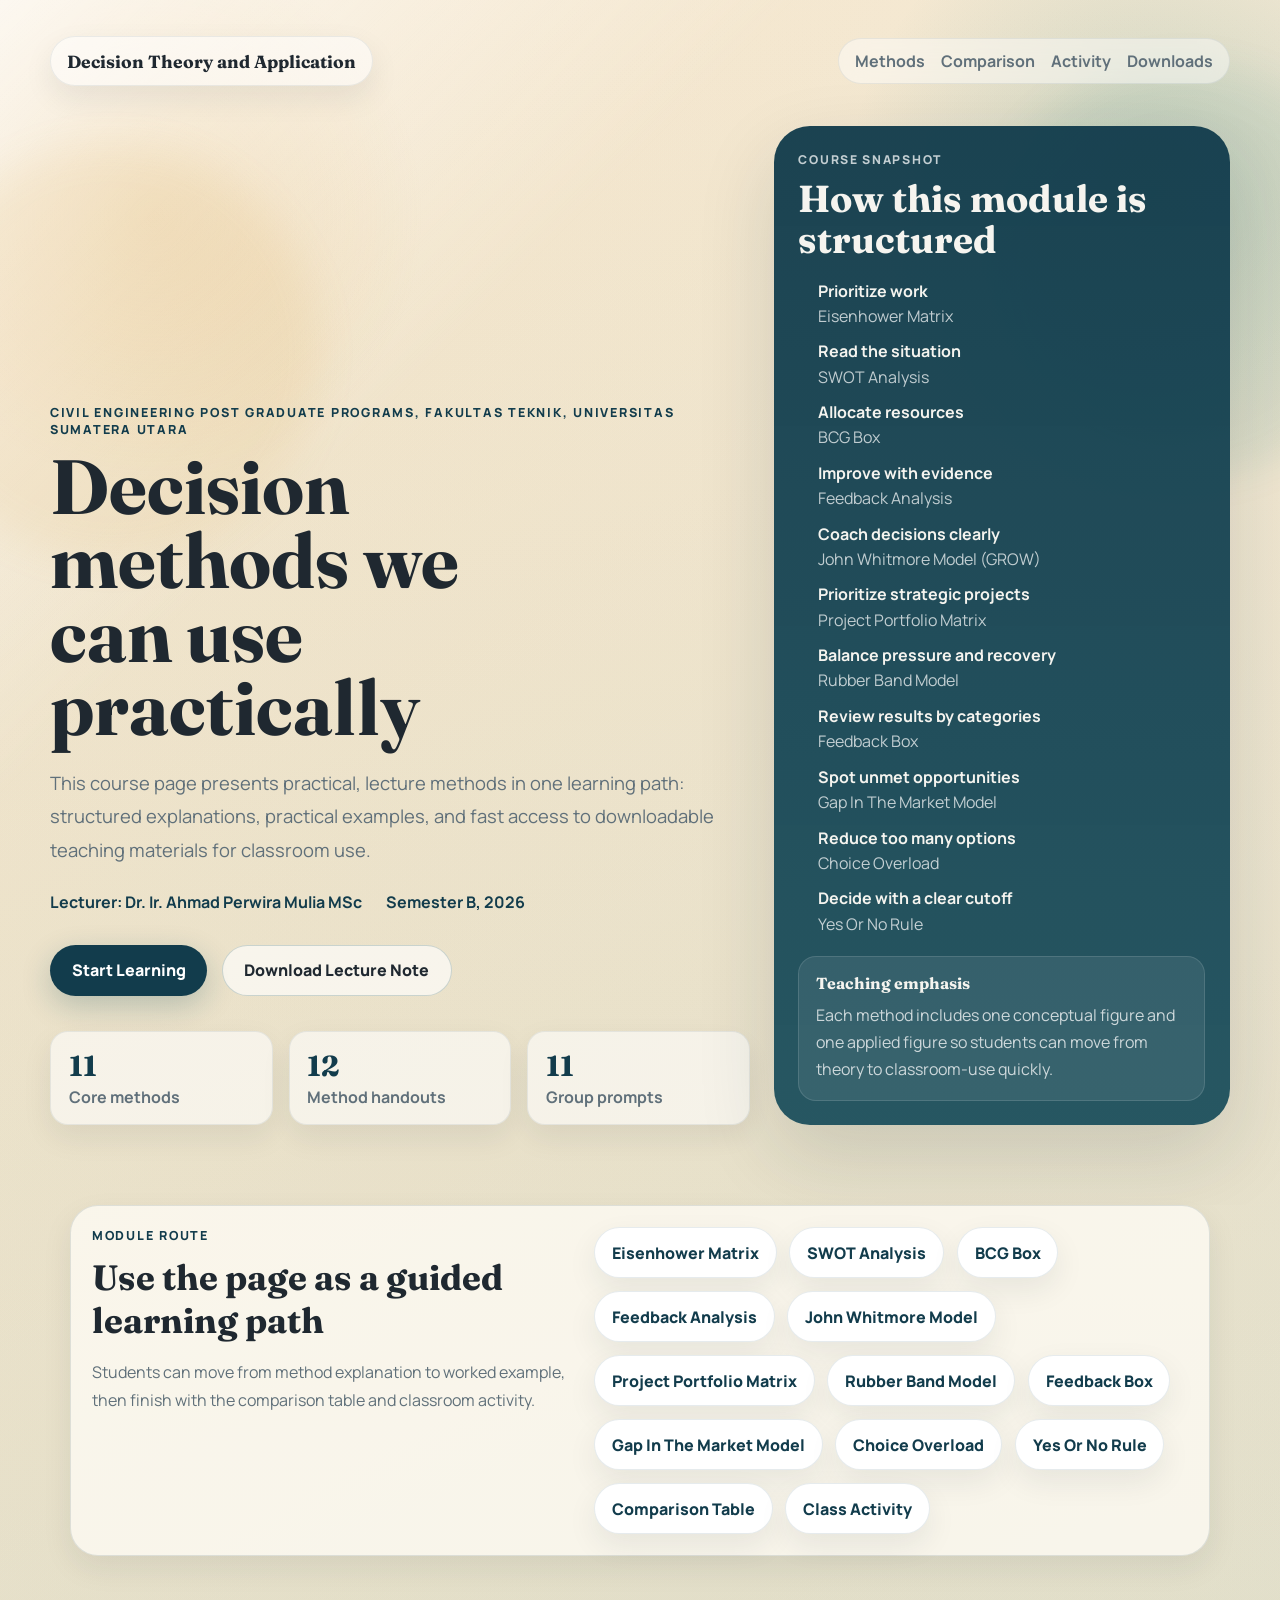
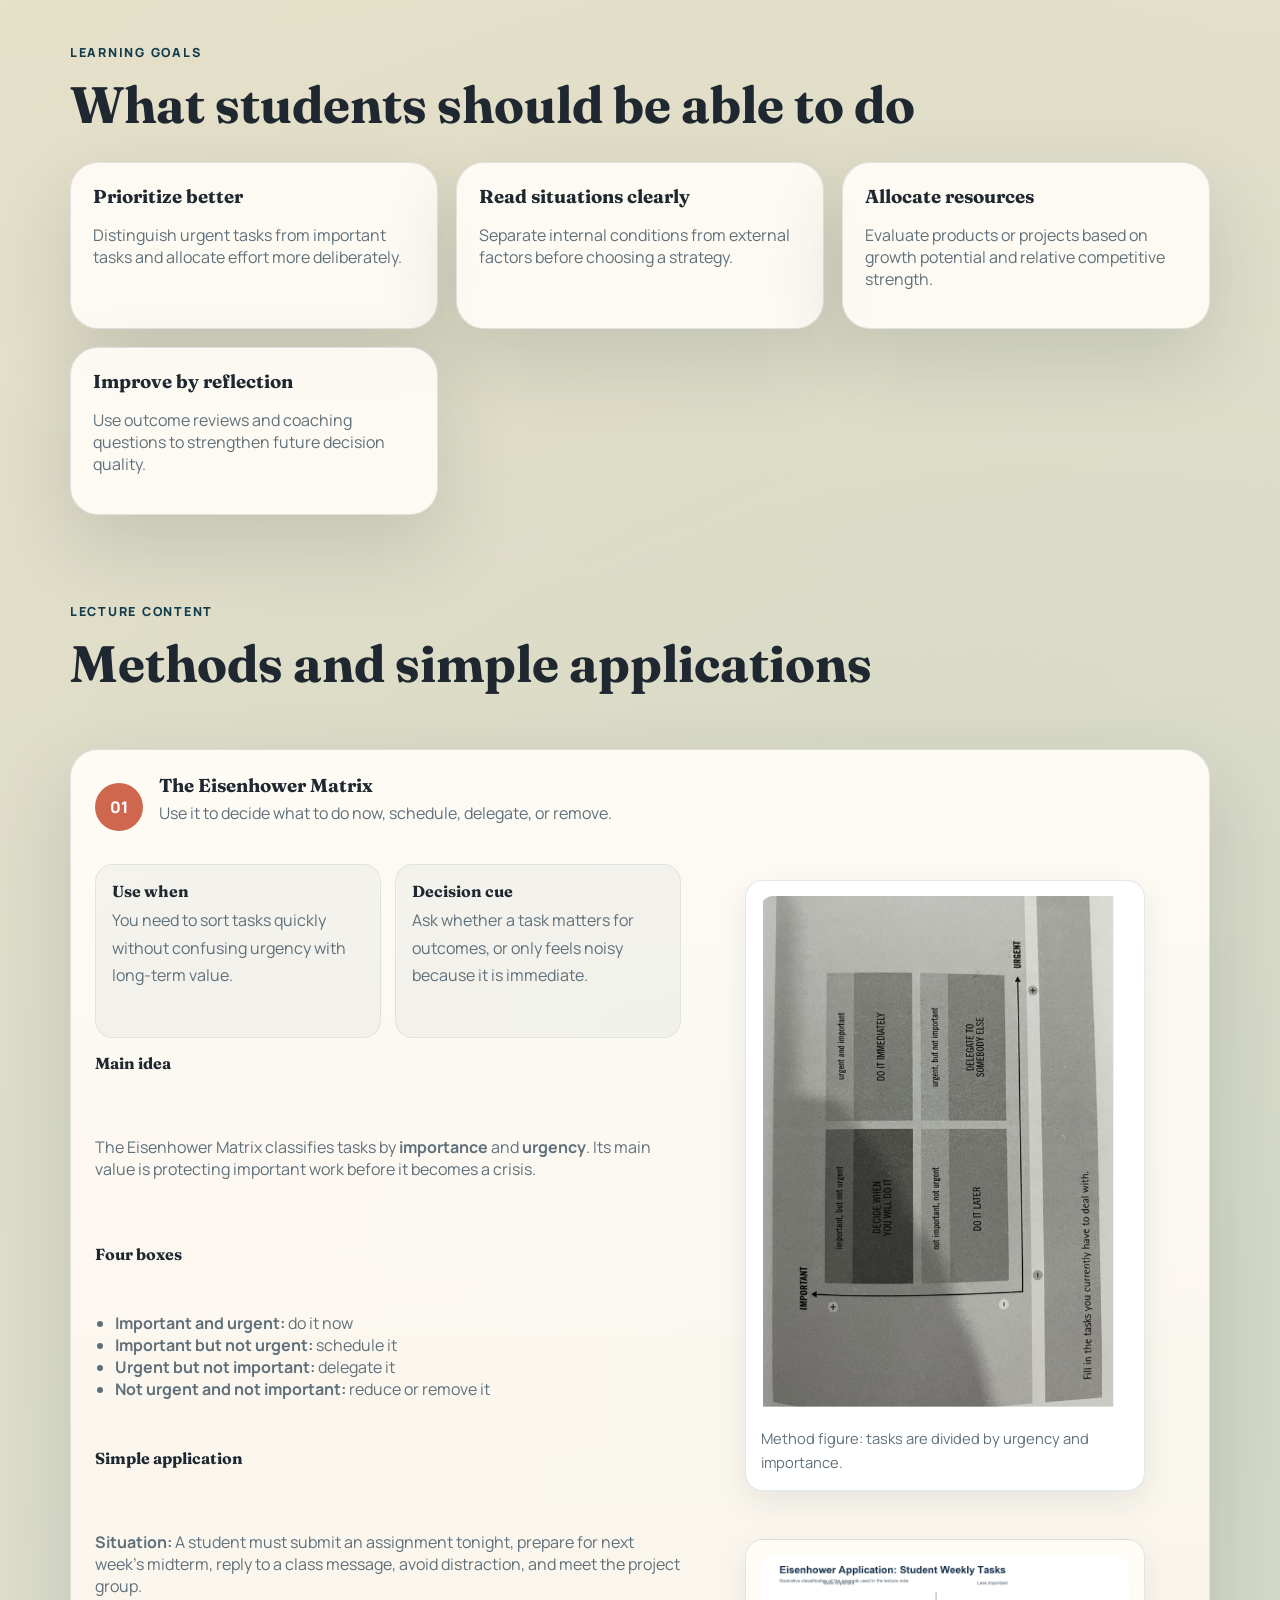
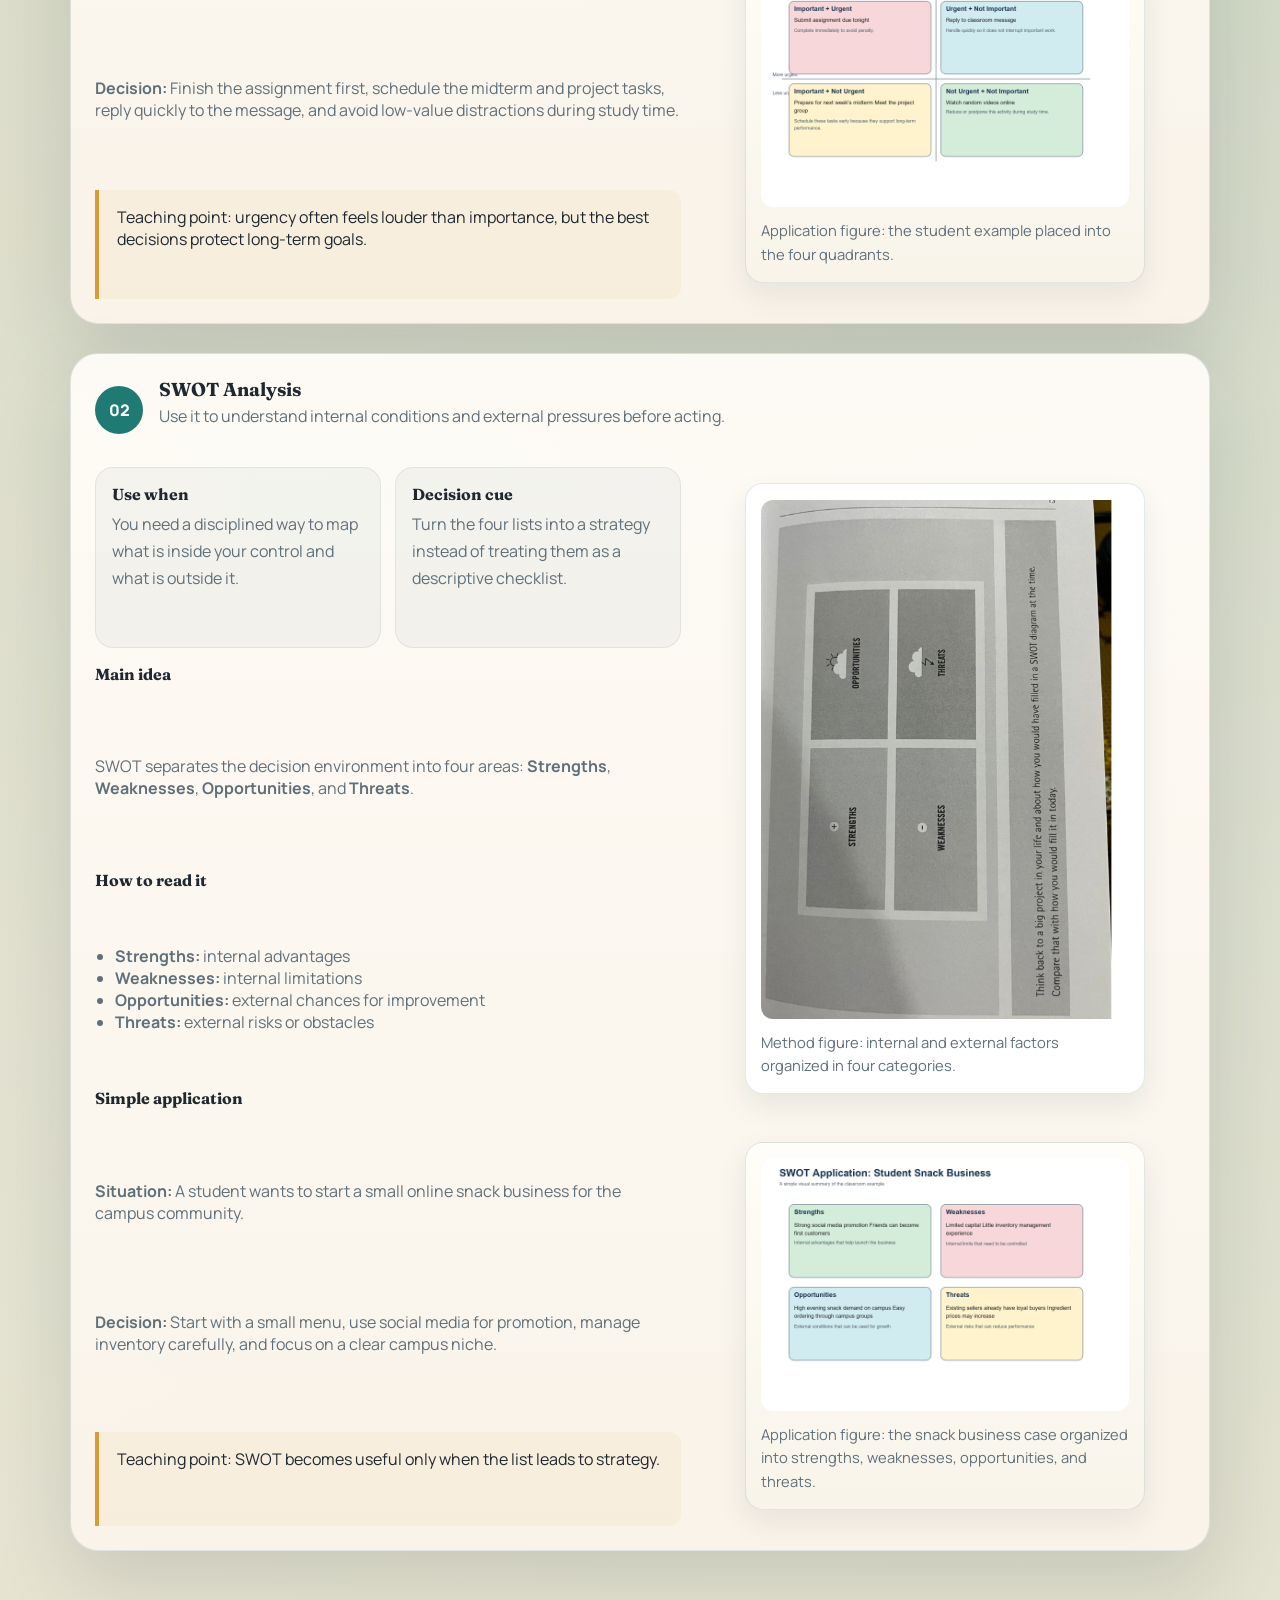
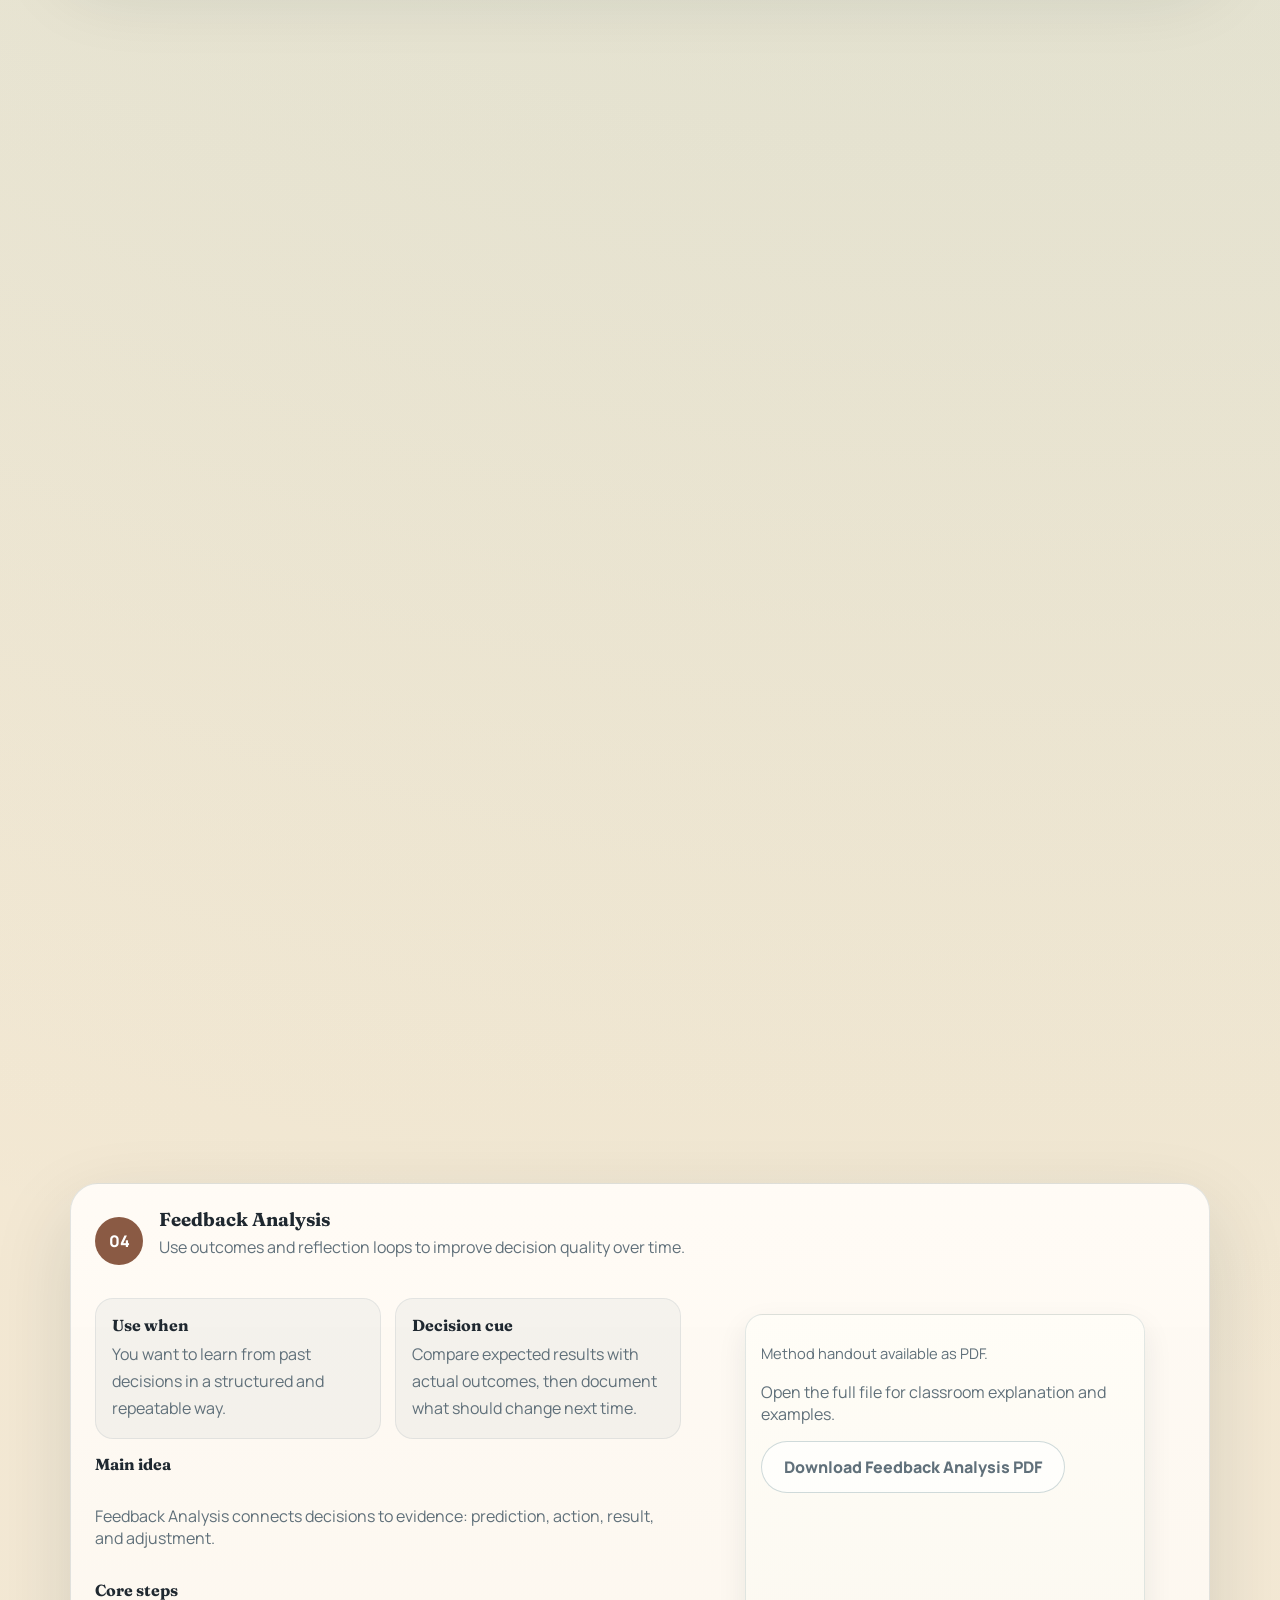
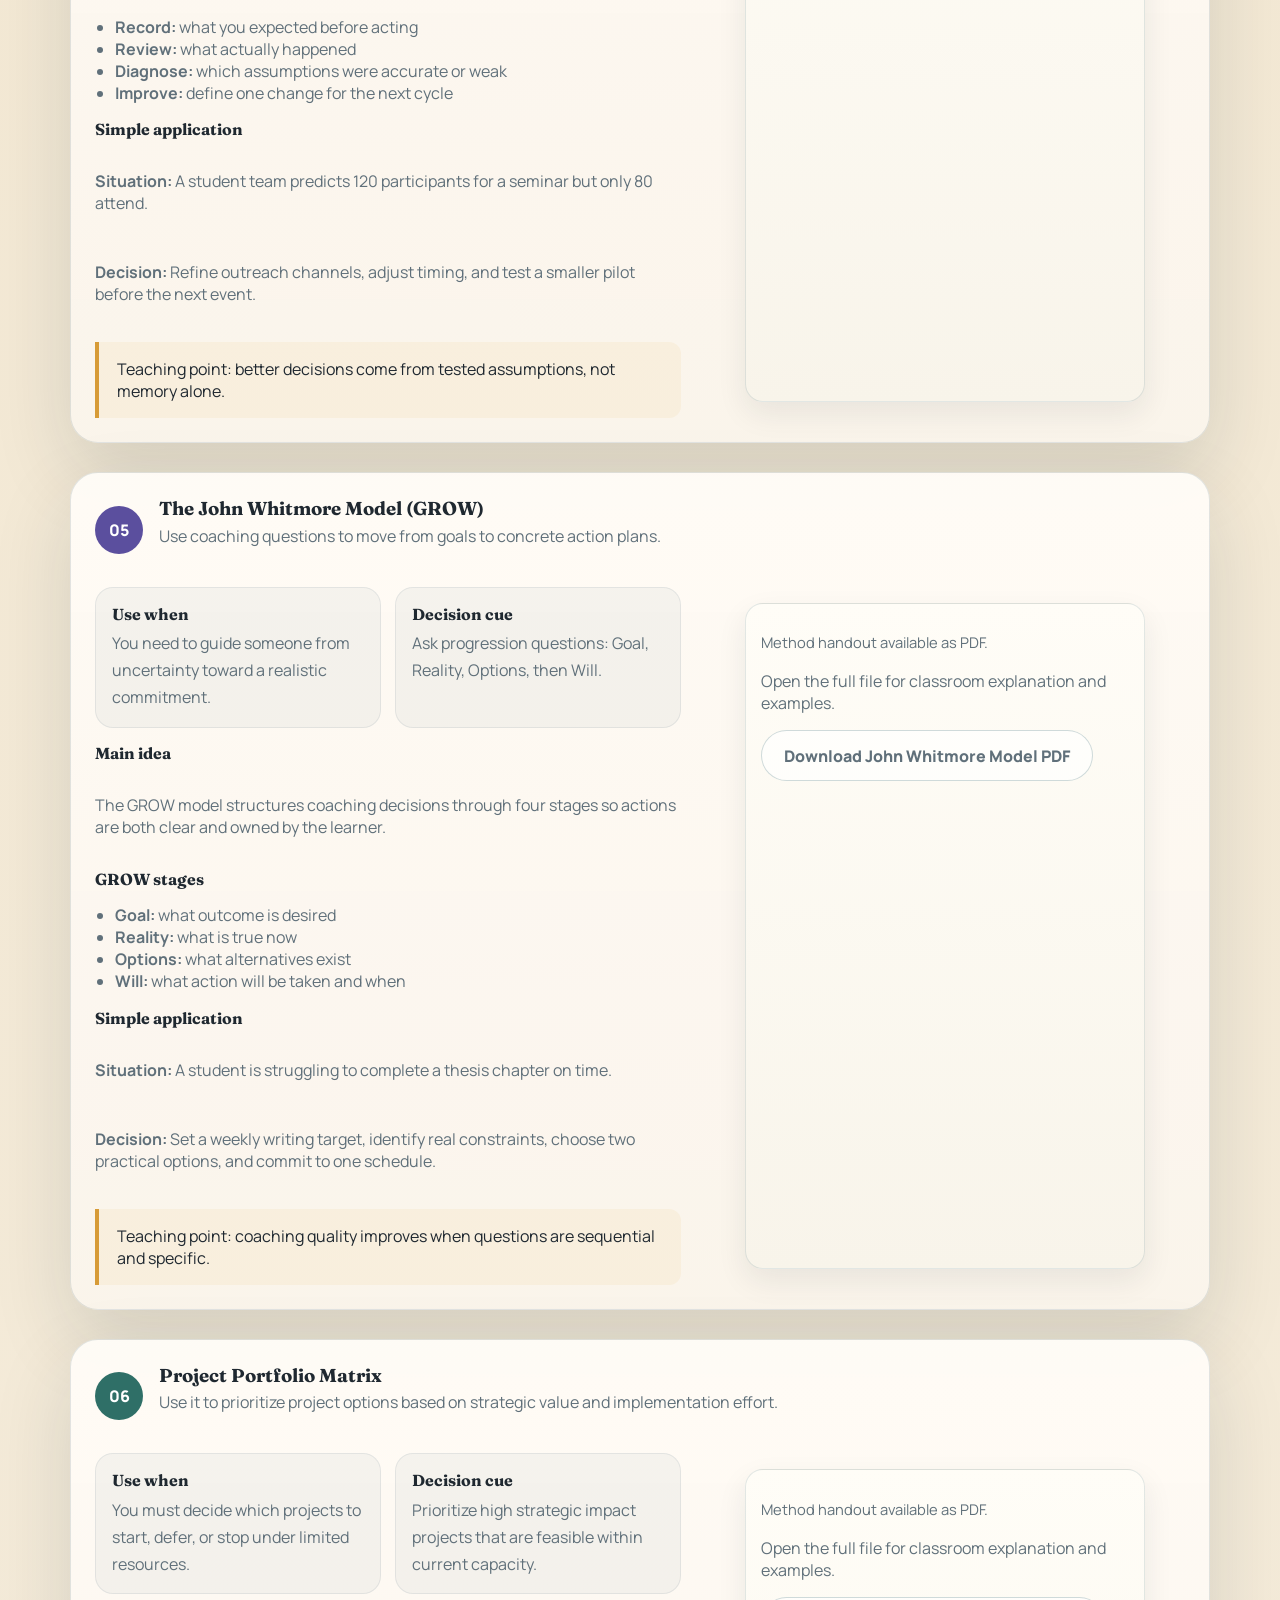
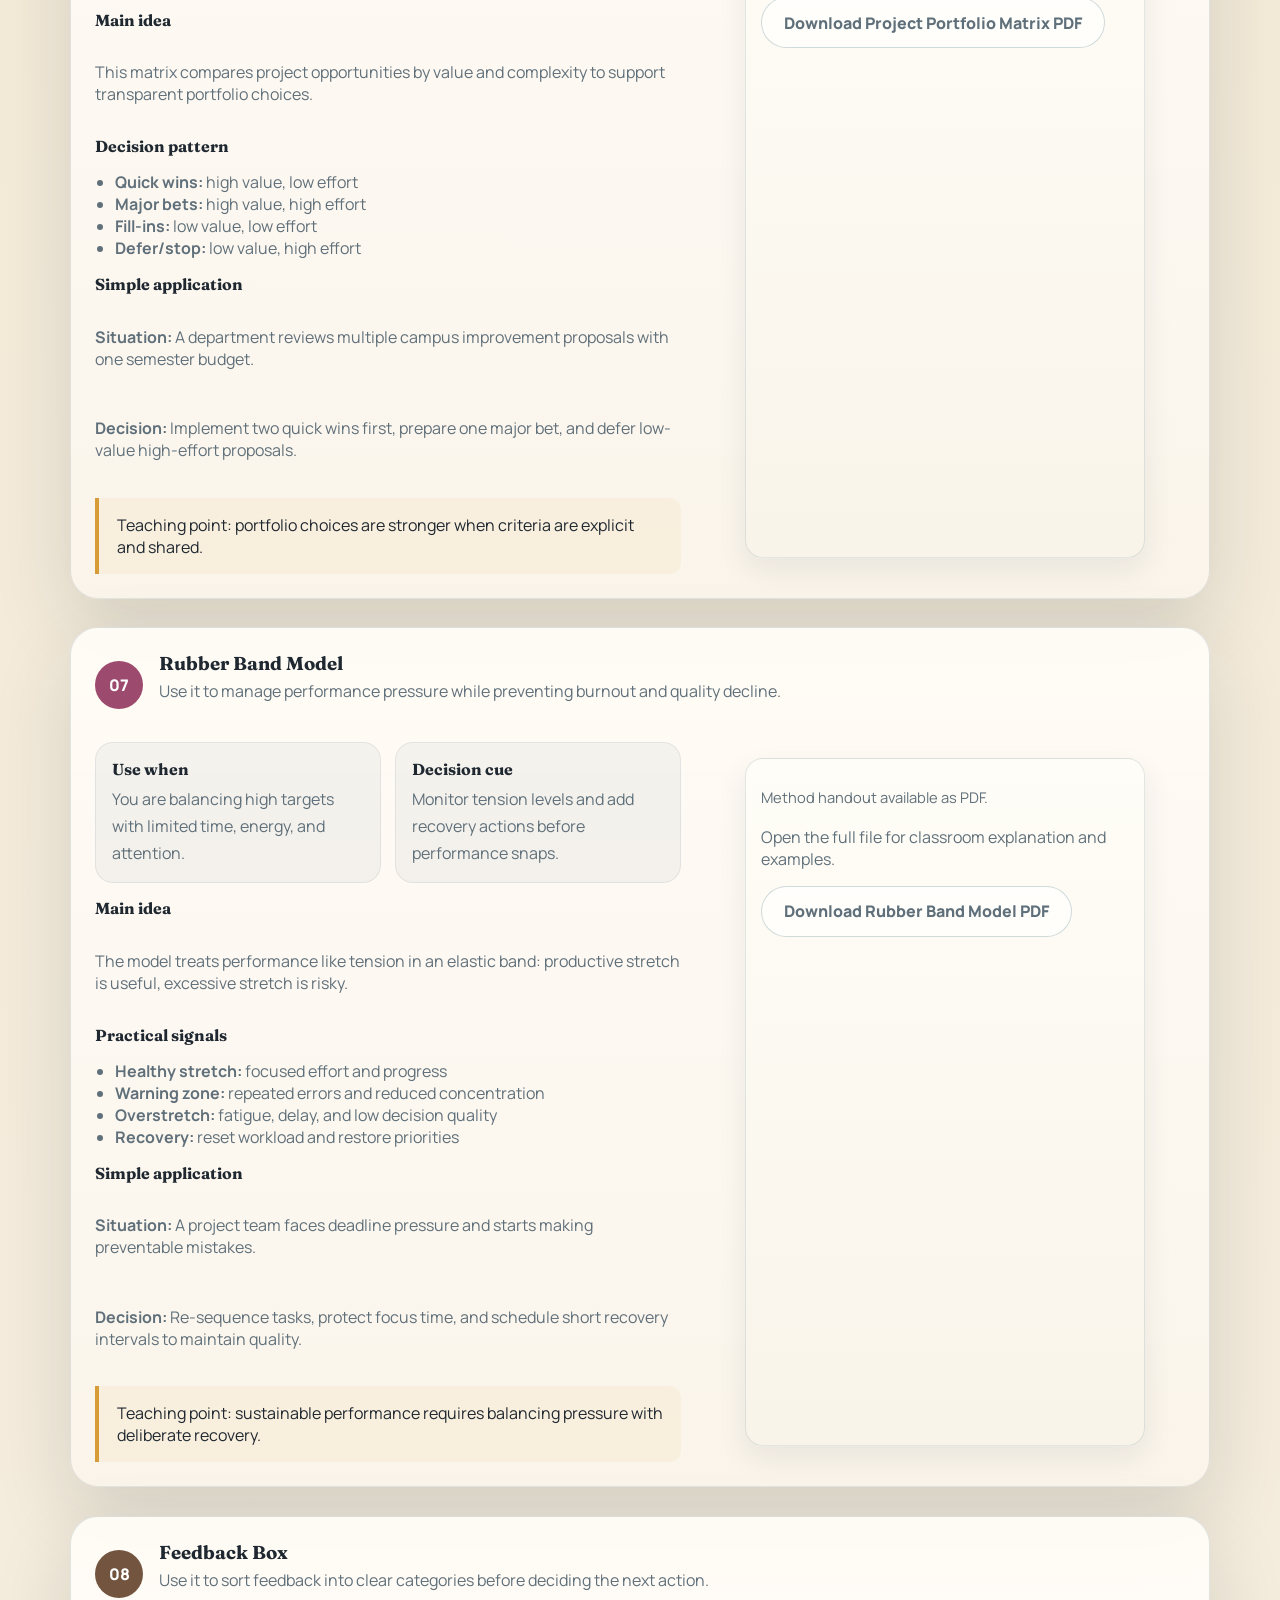
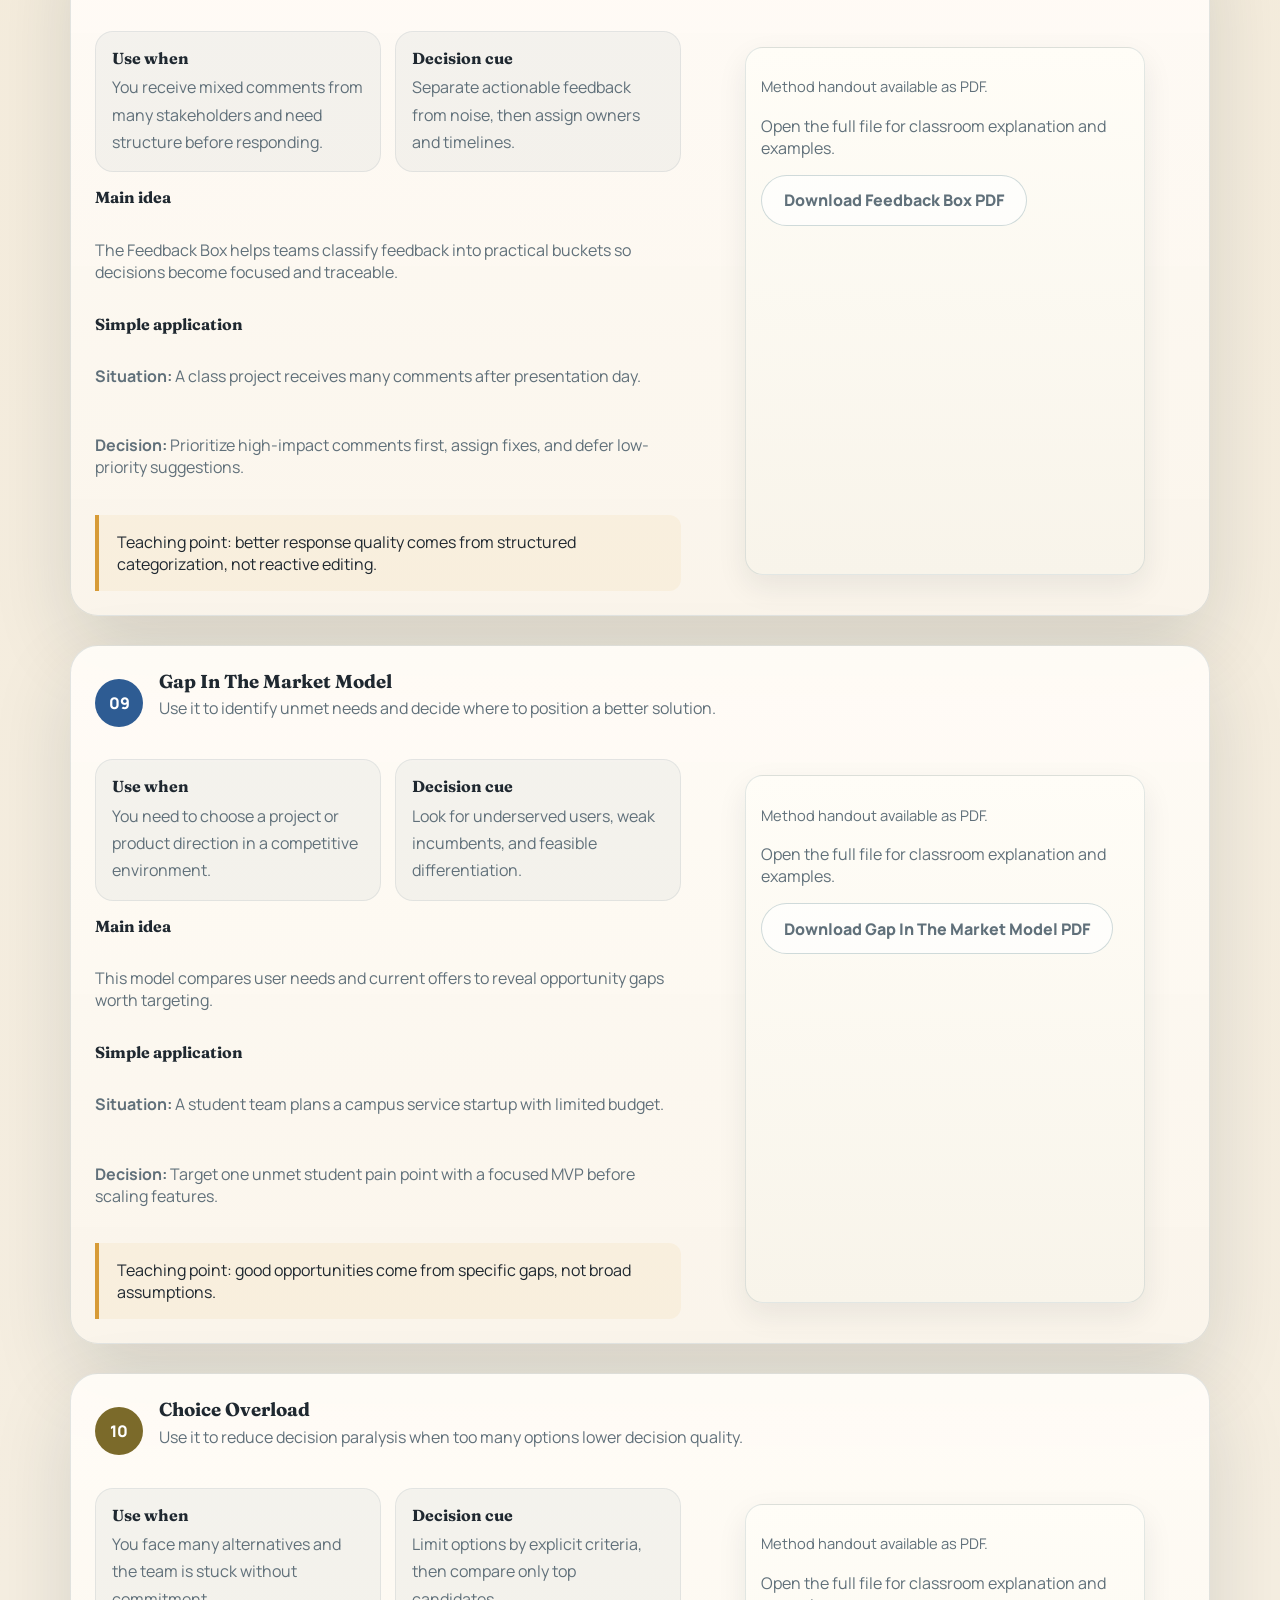
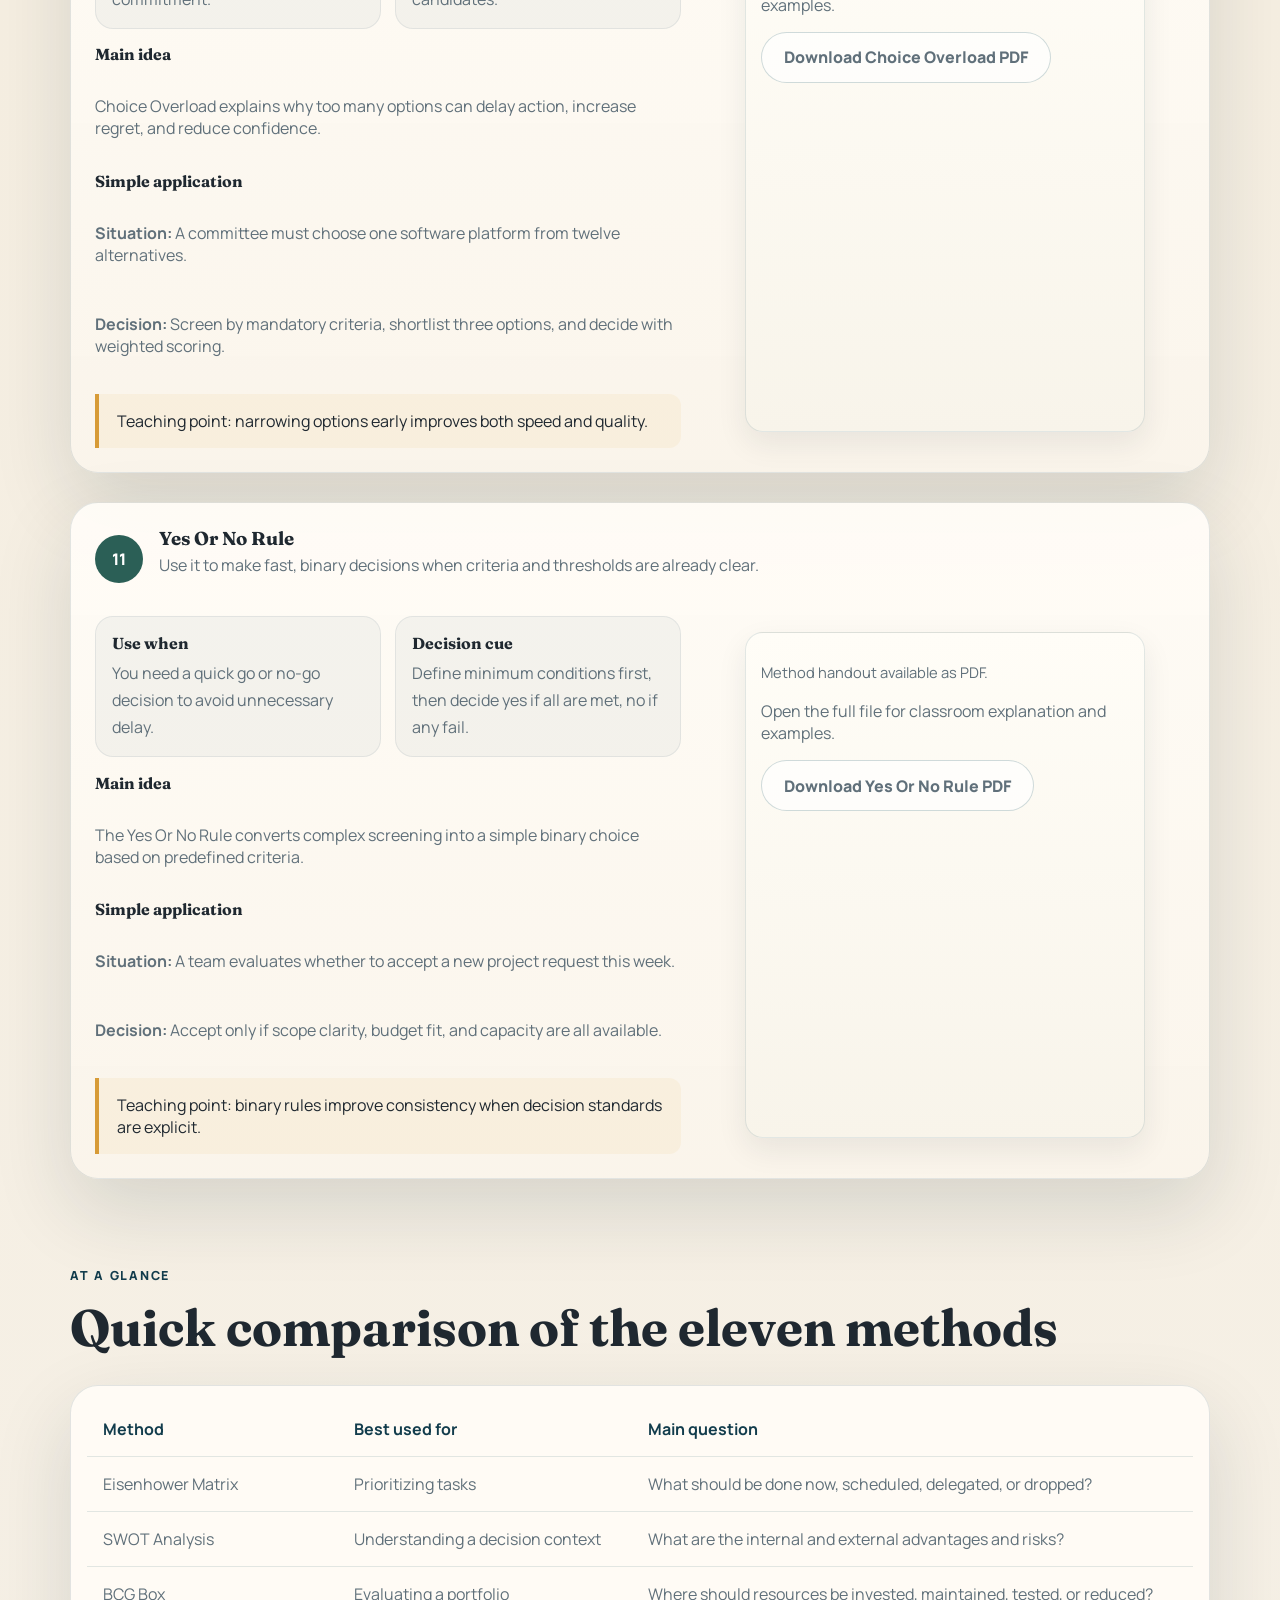
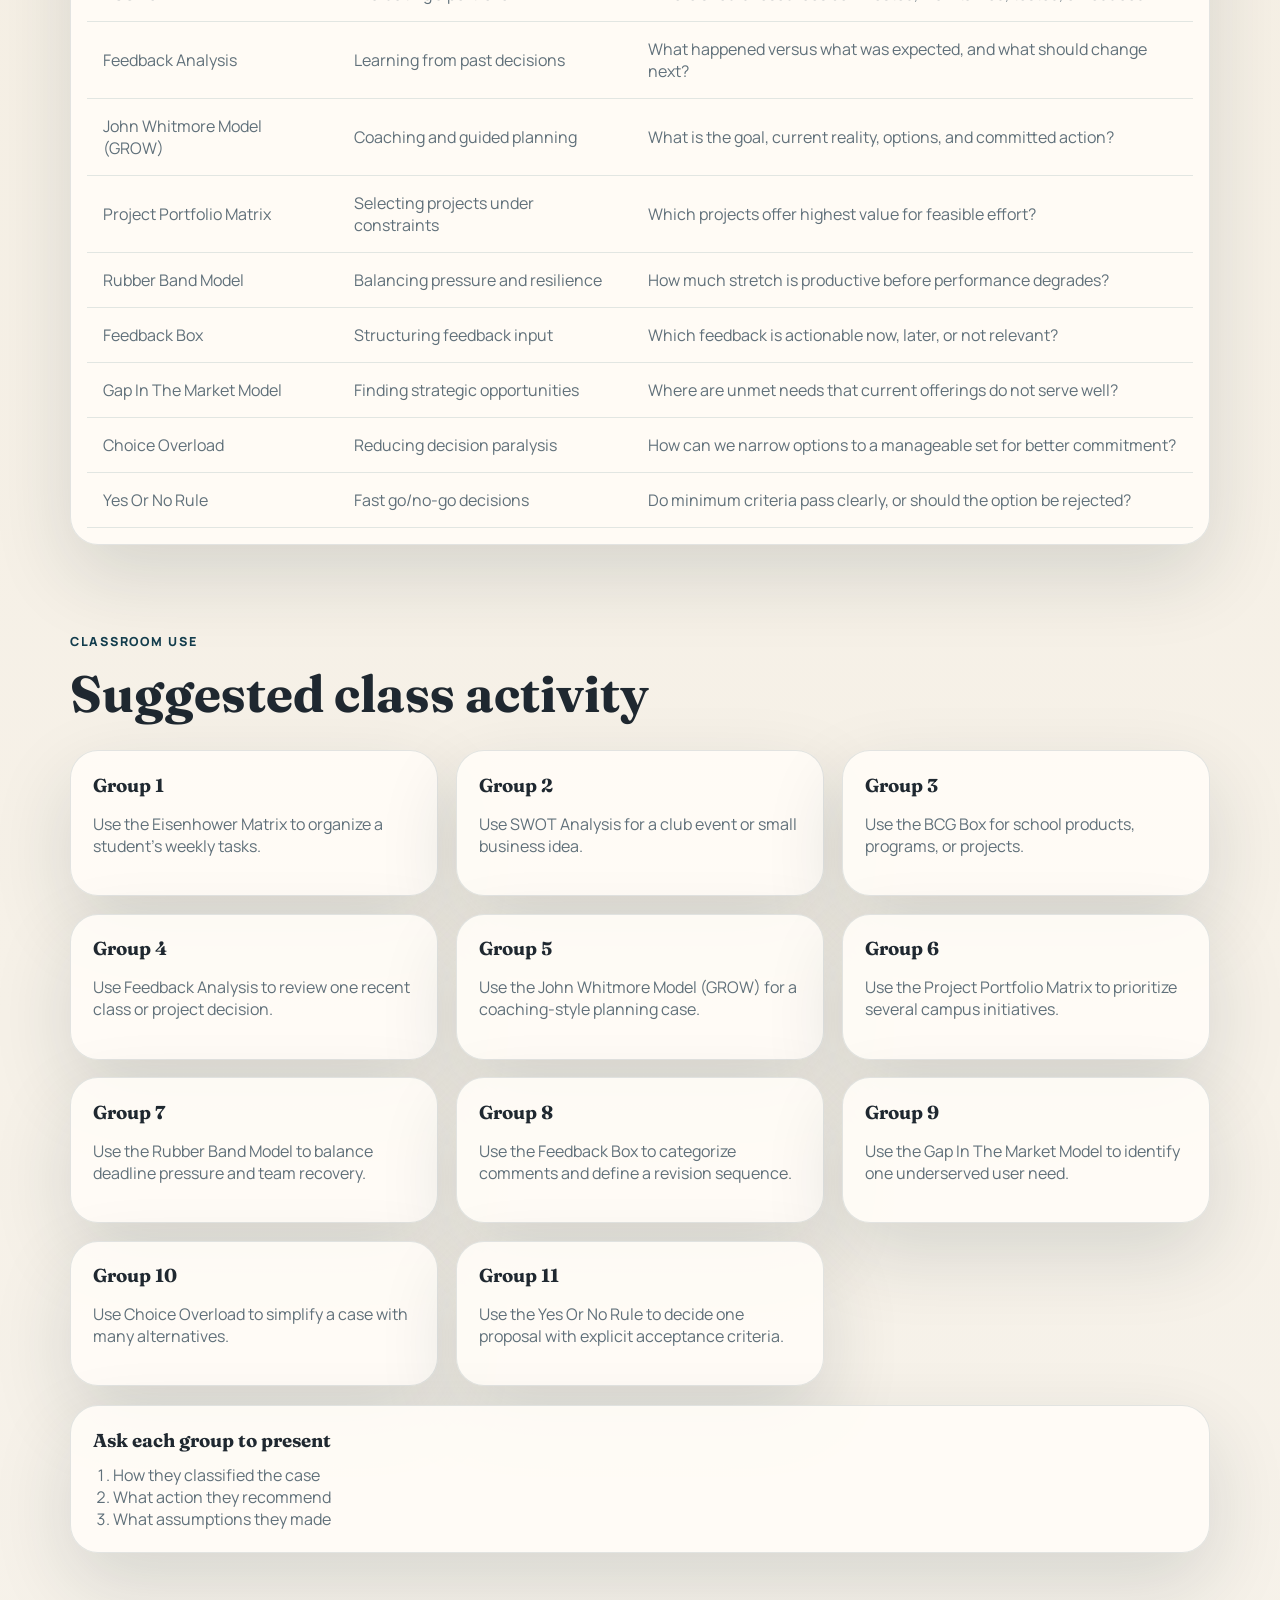
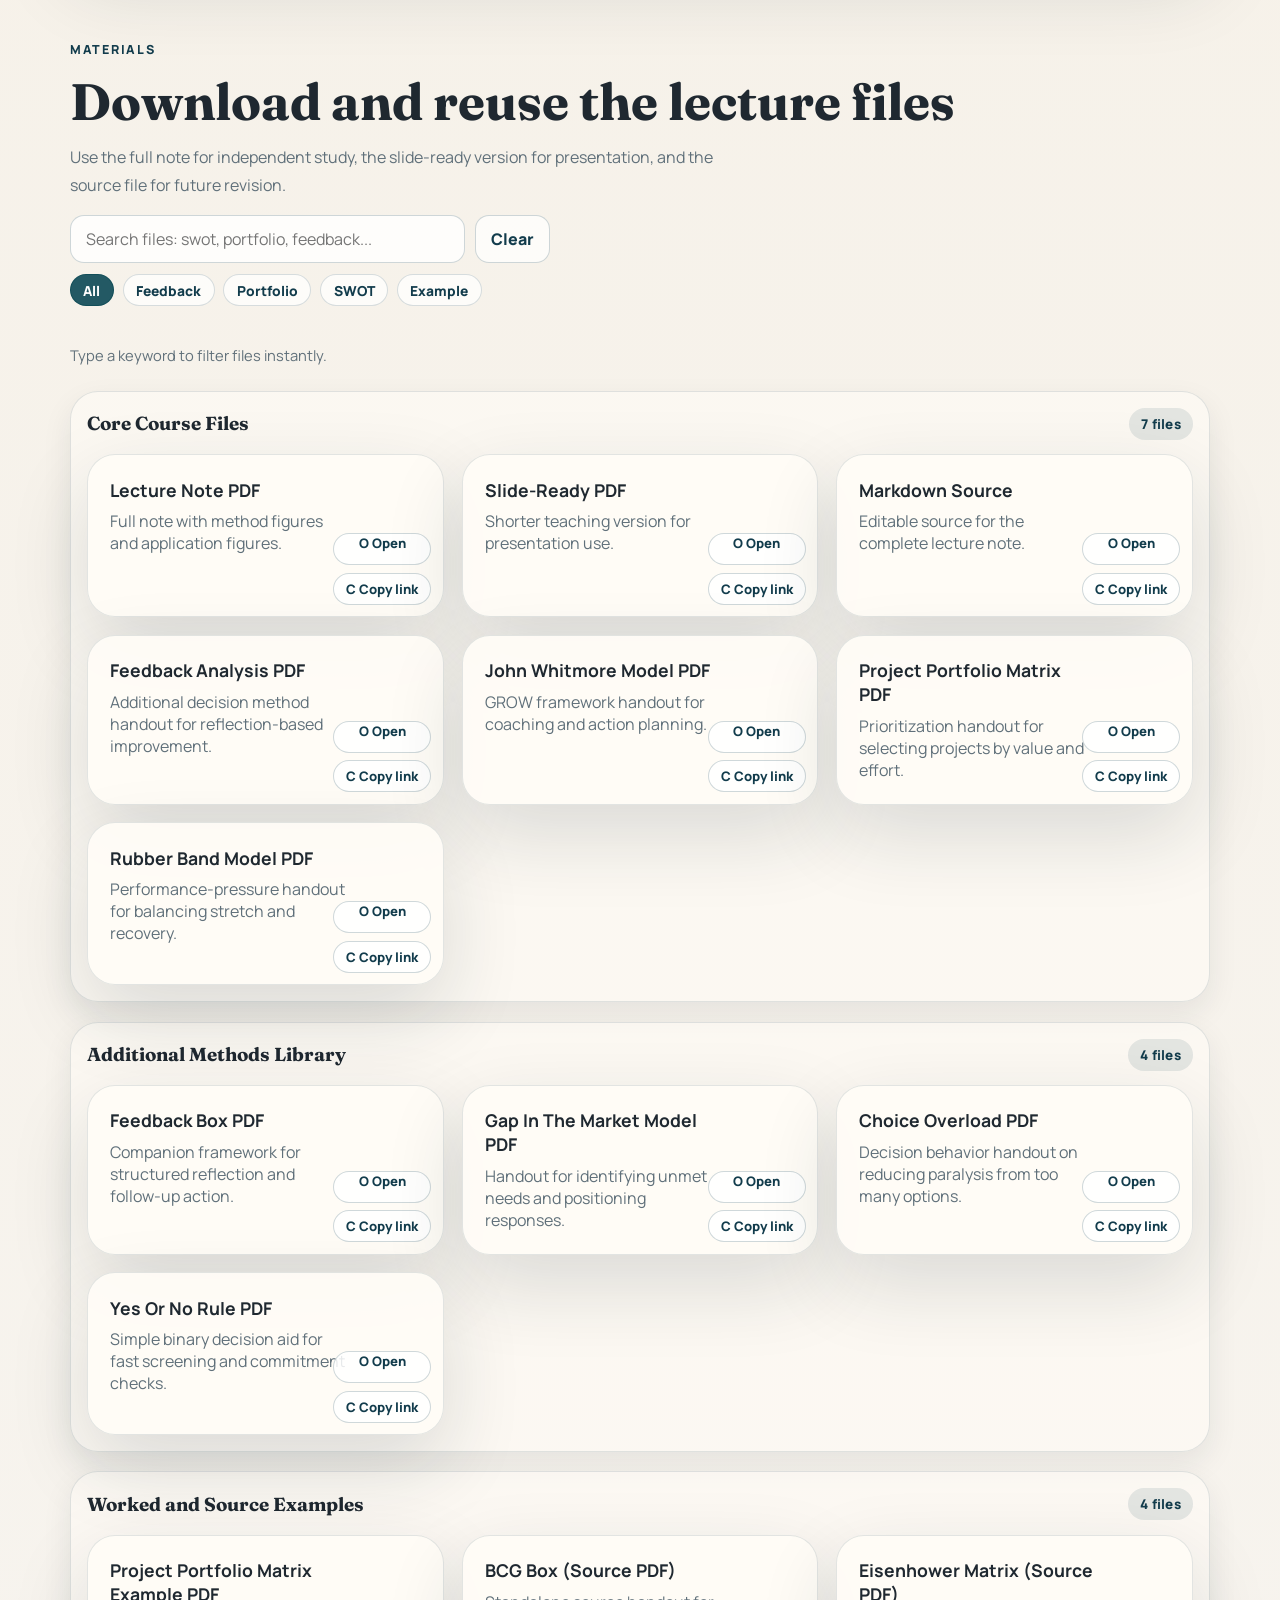
==== index.html @ ad97e04a "Bump published version marker" ====
<!doctype html>
<html lang="en">
<head>
  <meta charset="utf-8">
  <meta name="viewport" content="width=device-width, initial-scale=1">
  <title>Decision Theory and Application</title>
  <meta name="description" content="Lecture website for eleven decision-making methods including Eisenhower Matrix, SWOT Analysis, BCG Box, Feedback Analysis, John Whitmore Model, Project Portfolio Matrix, Rubber Band Model, Feedback Box, Gap In The Market Model, Choice Overload, and Yes Or No Rule.">
  <link rel="icon" type="image/svg+xml" href="favicon.svg">
  <link rel="preconnect" href="https://fonts.googleapis.com">
  <link rel="preconnect" href="https://fonts.gstatic.com" crossorigin>
  <link href="https://fonts.googleapis.com/css2?family=Fraunces:opsz,wght@9..144,600;9..144,700&family=Manrope:wght@400;500;700;800&display=swap" rel="stylesheet">
  <link rel="stylesheet" href="styles.css?v=20260630b">
</head>
<body>
  <header class="hero" id="top">
    <div class="hero__mesh"></div>
    <div class="hero__glow hero__glow--left"></div>
    <div class="hero__glow hero__glow--right"></div>
    <nav class="topbar">
      <a class="topbar__brand" href="#top">Decision Theory and Application</a>
      <div class="topbar__links">
        <a href="#methods">Methods</a>
        <a href="#comparison">Comparison</a>
        <a href="#activity">Activity</a>
        <a href="#downloads">Downloads</a>
      </div>
    </nav>
    <div class="hero__grid">
      <div class="hero__content">
        <p class="eyebrow">Civil Engineering Post Graduate Programs, Fakultas Teknik, Universitas Sumatera Utara</p>
        <h1>Decision methods we can use practically</h1>
        <p class="hero__lede">This course page presents practical, lecture methods in one learning path: structured explanations, practical examples, and fast access to downloadable teaching materials for classroom use.</p>
        <div class="hero__meta">
          <span>Lecturer: Dr. Ir. Ahmad Perwira Mulia MSc</span>
          <span>Semester B, 2026</span>
        </div>
        <div class="hero__actions">
          <a class="button button--primary" href="#methods">Start Learning</a>
          <a class="button button--ghost" href="class-notes-seven-methods.pdf">Download Lecture Note</a>
        </div>
        <div class="hero__metrics">
          <article class="metric-card">
            <strong>11</strong>
            <span>Core methods</span>
          </article>
          <article class="metric-card">
            <strong>12</strong>
            <span>Method handouts</span>
          </article>
          <article class="metric-card">
            <strong>11</strong>
            <span>Group prompts</span>
          </article>
        </div>
      </div>
      <aside class="hero__panel">
        <p class="hero__panel-label">Course Snapshot</p>
        <h2>How this module is structured</h2>
        <ol class="hero__sequence">
          <li>
            <strong>Prioritize work</strong>
            <span>Eisenhower Matrix</span>
          </li>
          <li>
            <strong>Read the situation</strong>
            <span>SWOT Analysis</span>
          </li>
          <li>
            <strong>Allocate resources</strong>
            <span>BCG Box</span>
          </li>
          <li>
            <strong>Improve with evidence</strong>
            <span>Feedback Analysis</span>
          </li>
          <li>
            <strong>Coach decisions clearly</strong>
            <span>John Whitmore Model (GROW)</span>
          </li>
          <li>
            <strong>Prioritize strategic projects</strong>
            <span>Project Portfolio Matrix</span>
          </li>
          <li>
            <strong>Balance pressure and recovery</strong>
            <span>Rubber Band Model</span>
          </li>
          <li>
            <strong>Review results by categories</strong>
            <span>Feedback Box</span>
          </li>
          <li>
            <strong>Spot unmet opportunities</strong>
            <span>Gap In The Market Model</span>
          </li>
          <li>
            <strong>Reduce too many options</strong>
            <span>Choice Overload</span>
          </li>
          <li>
            <strong>Decide with a clear cutoff</strong>
            <span>Yes Or No Rule</span>
          </li>
        </ol>
        <div class="hero__panel-note">
          <h3>Teaching emphasis</h3>
          <p>Each method includes one conceptual figure and one applied figure so students can move from theory to classroom-use quickly.</p>
        </div>
      </aside>
    </div>
  </header>

  <main>
    <section class="navigator section">
      <div class="navigator__shell">
        <div class="navigator__copy">
          <p class="eyebrow">Module Route</p>
          <h2>Use the page as a guided learning path</h2>
          <p>Students can move from method explanation to worked example, then finish with the comparison table and classroom activity.</p>
        </div>
        <div class="navigator__links">
          <a class="navigator__pill" href="#eisenhower">Eisenhower Matrix</a>
          <a class="navigator__pill" href="#swot">SWOT Analysis</a>
          <a class="navigator__pill" href="#bcg">BCG Box</a>
          <a class="navigator__pill" href="#feedback">Feedback Analysis</a>
          <a class="navigator__pill" href="#whitmore">John Whitmore Model</a>
          <a class="navigator__pill" href="#portfolio">Project Portfolio Matrix</a>
          <a class="navigator__pill" href="#rubber-band">Rubber Band Model</a>
          <a class="navigator__pill" href="#feedback-box">Feedback Box</a>
          <a class="navigator__pill" href="#market-gap">Gap In The Market Model</a>
          <a class="navigator__pill" href="#choice-overload">Choice Overload</a>
          <a class="navigator__pill" href="#yes-no-rule">Yes Or No Rule</a>
          <a class="navigator__pill" href="#comparison">Comparison Table</a>
          <a class="navigator__pill" href="#activity">Class Activity</a>
        </div>
      </div>
    </section>

    <section class="overview section">
      <div class="section__intro">
        <p class="eyebrow">Learning Goals</p>
        <h2>What students should be able to do</h2>
      </div>
      <div class="goal-grid">
        <article class="goal-card">
          <h3>Prioritize better</h3>
          <p>Distinguish urgent tasks from important tasks and allocate effort more deliberately.</p>
        </article>
        <article class="goal-card">
          <h3>Read situations clearly</h3>
          <p>Separate internal conditions from external factors before choosing a strategy.</p>
        </article>
        <article class="goal-card">
          <h3>Allocate resources</h3>
          <p>Evaluate products or projects based on growth potential and relative competitive strength.</p>
        </article>
        <article class="goal-card">
          <h3>Improve by reflection</h3>
          <p>Use outcome reviews and coaching questions to strengthen future decision quality.</p>
        </article>
      </div>
    </section>

    <section class="methods section" id="methods">
      <div class="section__intro">
        <p class="eyebrow">Lecture Content</p>
        <h2>Methods and simple applications</h2>
      </div>

      <article class="method-card method-card--eisenhower" id="eisenhower">
        <div class="method-card__header">
          <span class="method-card__number">01</span>
          <div>
            <h3>The Eisenhower Matrix</h3>
            <p class="method-card__tagline">Use it to decide what to do now, schedule, delegate, or remove.</p>
          </div>
        </div>
        <div class="method-card__grid">
          <div class="method-card__content">
            <div class="method-card__support-grid">
              <article class="support-card">
                <h4>Use when</h4>
                <p>You need to sort tasks quickly without confusing urgency with long-term value.</p>
              </article>
              <article class="support-card">
                <h4>Decision cue</h4>
                <p>Ask whether a task matters for outcomes, or only feels noisy because it is immediate.</p>
              </article>
            </div>
            <h4>Main idea</h4>
            <p>The Eisenhower Matrix classifies tasks by <strong>importance</strong> and <strong>urgency</strong>. Its main value is protecting important work before it becomes a crisis.</p>
            <h4>Four boxes</h4>
            <ul>
              <li><strong>Important and urgent:</strong> do it now</li>
              <li><strong>Important but not urgent:</strong> schedule it</li>
              <li><strong>Urgent but not important:</strong> delegate it</li>
              <li><strong>Not urgent and not important:</strong> reduce or remove it</li>
            </ul>
            <h4>Simple application</h4>
            <p><strong>Situation:</strong> A student must submit an assignment tonight, prepare for next week&rsquo;s midterm, reply to a class message, avoid distraction, and meet the project group.</p>
            <p><strong>Decision:</strong> Finish the assignment first, schedule the midterm and project tasks, reply quickly to the message, and avoid low-value distractions during study time.</p>
            <blockquote>Teaching point: urgency often feels louder than importance, but the best decisions protect long-term goals.</blockquote>
          </div>
          <div class="method-card__visuals">
            <figure class="figure-card">
              <img src="rendered/the_einshower_matrix_p2.png" alt="Diagram of the Eisenhower Matrix.">
              <figcaption>Method figure: tasks are divided by urgency and importance.</figcaption>
            </figure>
            <figure class="figure-card figure-card--application">
              <img src="application-figures/eisenhower-student-application.png" alt="Application example of the Eisenhower Matrix for a student.">
              <figcaption>Application figure: the student example placed into the four quadrants.</figcaption>
            </figure>
          </div>
        </div>
      </article>

      <article class="method-card method-card--swot" id="swot">
        <div class="method-card__header">
          <span class="method-card__number">02</span>
          <div>
            <h3>SWOT Analysis</h3>
            <p class="method-card__tagline">Use it to understand internal conditions and external pressures before acting.</p>
          </div>
        </div>
        <div class="method-card__grid">
          <div class="method-card__content">
            <div class="method-card__support-grid">
              <article class="support-card">
                <h4>Use when</h4>
                <p>You need a disciplined way to map what is inside your control and what is outside it.</p>
              </article>
              <article class="support-card">
                <h4>Decision cue</h4>
                <p>Turn the four lists into a strategy instead of treating them as a descriptive checklist.</p>
              </article>
            </div>
            <h4>Main idea</h4>
            <p>SWOT separates the decision environment into four areas: <strong>Strengths</strong>, <strong>Weaknesses</strong>, <strong>Opportunities</strong>, and <strong>Threats</strong>.</p>
            <h4>How to read it</h4>
            <ul>
              <li><strong>Strengths:</strong> internal advantages</li>
              <li><strong>Weaknesses:</strong> internal limitations</li>
              <li><strong>Opportunities:</strong> external chances for improvement</li>
              <li><strong>Threats:</strong> external risks or obstacles</li>
            </ul>
            <h4>Simple application</h4>
            <p><strong>Situation:</strong> A student wants to start a small online snack business for the campus community.</p>
            <p><strong>Decision:</strong> Start with a small menu, use social media for promotion, manage inventory carefully, and focus on a clear campus niche.</p>
            <blockquote>Teaching point: SWOT becomes useful only when the list leads to strategy.</blockquote>
          </div>
          <div class="method-card__visuals">
            <figure class="figure-card">
              <img src="rendered/the_swot_analysis_p2.png" alt="Diagram of SWOT Analysis.">
              <figcaption>Method figure: internal and external factors organized in four categories.</figcaption>
            </figure>
            <figure class="figure-card figure-card--application">
              <img src="application-figures/swot-student-business-application.png" alt="Application example of SWOT Analysis for a student snack business.">
              <figcaption>Application figure: the snack business case organized into strengths, weaknesses, opportunities, and threats.</figcaption>
            </figure>
          </div>
        </div>
      </article>

      <article class="method-card method-card--bcg" id="bcg">
        <div class="method-card__header">
          <span class="method-card__number">03</span>
          <div>
            <h3>The BCG Box</h3>
            <p class="method-card__tagline">Use it to decide where to invest, maintain, test, or phase out.</p>
          </div>
        </div>
        <div class="method-card__grid">
          <div class="method-card__content">
            <div class="method-card__support-grid">
              <article class="support-card">
                <h4>Use when</h4>
                <p>You need to compare several products or initiatives inside one shared portfolio.</p>
              </article>
              <article class="support-card">
                <h4>Decision cue</h4>
                <p>Balance growth potential with current competitive strength before allocating scarce resources.</p>
              </article>
            </div>
            <h4>Main idea</h4>
            <p>The BCG Box evaluates products or projects using <strong>market growth</strong> and <strong>relative market share</strong>.</p>
            <h4>Four categories</h4>
            <ul>
              <li><strong>Stars:</strong> high share, high growth</li>
              <li><strong>Cash Cows:</strong> high share, low growth</li>
              <li><strong>Question Marks:</strong> low share, high growth</li>
              <li><strong>Dogs:</strong> low share, low growth</li>
            </ul>
            <h4>Simple application</h4>
            <p><strong>Situation:</strong> A school cooperative sells bottled water, school hoodies, reusable tumblers, and printed phone charms.</p>
            <p><strong>Decision:</strong> Invest in tumblers, rely on bottled water for steady income, test hoodies further, and consider stopping phone charms.</p>
            <blockquote>Teaching point: the BCG Box is a decision aid, not a substitute for realistic judgment.</blockquote>
          </div>
          <div class="method-card__visuals">
            <figure class="figure-card">
              <img src="rendered/the_BCG_box_p2.png" alt="Diagram of the BCG Box.">
              <figcaption>Method figure: portfolio items are positioned by growth and relative share.</figcaption>
            </figure>
            <figure class="figure-card figure-card--application">
              <img src="application-figures/bcg-school-coop-application.png" alt="Application example of the BCG Box for school cooperative products.">
              <figcaption>Application figure: the school cooperative products placed into the BCG categories.</figcaption>
            </figure>
          </div>
        </div>
      </article>

      <article class="method-card method-card--feedback" id="feedback">
        <div class="method-card__header">
          <span class="method-card__number">04</span>
          <div>
            <h3>Feedback Analysis</h3>
            <p class="method-card__tagline">Use outcomes and reflection loops to improve decision quality over time.</p>
          </div>
        </div>
        <div class="method-card__grid">
          <div class="method-card__content">
            <div class="method-card__support-grid">
              <article class="support-card">
                <h4>Use when</h4>
                <p>You want to learn from past decisions in a structured and repeatable way.</p>
              </article>
              <article class="support-card">
                <h4>Decision cue</h4>
                <p>Compare expected results with actual outcomes, then document what should change next time.</p>
              </article>
            </div>
            <h4>Main idea</h4>
            <p>Feedback Analysis connects decisions to evidence: prediction, action, result, and adjustment.</p>
            <h4>Core steps</h4>
            <ul>
              <li><strong>Record:</strong> what you expected before acting</li>
              <li><strong>Review:</strong> what actually happened</li>
              <li><strong>Diagnose:</strong> which assumptions were accurate or weak</li>
              <li><strong>Improve:</strong> define one change for the next cycle</li>
            </ul>
            <h4>Simple application</h4>
            <p><strong>Situation:</strong> A student team predicts 120 participants for a seminar but only 80 attend.</p>
            <p><strong>Decision:</strong> Refine outreach channels, adjust timing, and test a smaller pilot before the next event.</p>
            <blockquote>Teaching point: better decisions come from tested assumptions, not memory alone.</blockquote>
          </div>
          <div class="method-card__visuals">
            <figure class="figure-card figure-card--application">
              <figcaption>Method handout available as PDF.</figcaption>
              <p>Open the full file for classroom explanation and examples.</p>
              <p><a class="button button--ghost" href="THE FEEDBACK ANALYSIS.pdf">Download Feedback Analysis PDF</a></p>
            </figure>
          </div>
        </div>
      </article>

      <article class="method-card method-card--whitmore" id="whitmore">
        <div class="method-card__header">
          <span class="method-card__number">05</span>
          <div>
            <h3>The John Whitmore Model (GROW)</h3>
            <p class="method-card__tagline">Use coaching questions to move from goals to concrete action plans.</p>
          </div>
        </div>
        <div class="method-card__grid">
          <div class="method-card__content">
            <div class="method-card__support-grid">
              <article class="support-card">
                <h4>Use when</h4>
                <p>You need to guide someone from uncertainty toward a realistic commitment.</p>
              </article>
              <article class="support-card">
                <h4>Decision cue</h4>
                <p>Ask progression questions: Goal, Reality, Options, then Will.</p>
              </article>
            </div>
            <h4>Main idea</h4>
            <p>The GROW model structures coaching decisions through four stages so actions are both clear and owned by the learner.</p>
            <h4>GROW stages</h4>
            <ul>
              <li><strong>Goal:</strong> what outcome is desired</li>
              <li><strong>Reality:</strong> what is true now</li>
              <li><strong>Options:</strong> what alternatives exist</li>
              <li><strong>Will:</strong> what action will be taken and when</li>
            </ul>
            <h4>Simple application</h4>
            <p><strong>Situation:</strong> A student is struggling to complete a thesis chapter on time.</p>
            <p><strong>Decision:</strong> Set a weekly writing target, identify real constraints, choose two practical options, and commit to one schedule.</p>
            <blockquote>Teaching point: coaching quality improves when questions are sequential and specific.</blockquote>
          </div>
          <div class="method-card__visuals">
            <figure class="figure-card figure-card--application">
              <figcaption>Method handout available as PDF.</figcaption>
              <p>Open the full file for classroom explanation and examples.</p>
              <p><a class="button button--ghost" href="THE JOHN WHITMORE MODEL.pdf">Download John Whitmore Model PDF</a></p>
            </figure>
          </div>
        </div>
      </article>

      <article class="method-card method-card--portfolio" id="portfolio">
        <div class="method-card__header">
          <span class="method-card__number">06</span>
          <div>
            <h3>Project Portfolio Matrix</h3>
            <p class="method-card__tagline">Use it to prioritize project options based on strategic value and implementation effort.</p>
          </div>
        </div>
        <div class="method-card__grid">
          <div class="method-card__content">
            <div class="method-card__support-grid">
              <article class="support-card">
                <h4>Use when</h4>
                <p>You must decide which projects to start, defer, or stop under limited resources.</p>
              </article>
              <article class="support-card">
                <h4>Decision cue</h4>
                <p>Prioritize high strategic impact projects that are feasible within current capacity.</p>
              </article>
            </div>
            <h4>Main idea</h4>
            <p>This matrix compares project opportunities by value and complexity to support transparent portfolio choices.</p>
            <h4>Decision pattern</h4>
            <ul>
              <li><strong>Quick wins:</strong> high value, low effort</li>
              <li><strong>Major bets:</strong> high value, high effort</li>
              <li><strong>Fill-ins:</strong> low value, low effort</li>
              <li><strong>Defer/stop:</strong> low value, high effort</li>
            </ul>
            <h4>Simple application</h4>
            <p><strong>Situation:</strong> A department reviews multiple campus improvement proposals with one semester budget.</p>
            <p><strong>Decision:</strong> Implement two quick wins first, prepare one major bet, and defer low-value high-effort proposals.</p>
            <blockquote>Teaching point: portfolio choices are stronger when criteria are explicit and shared.</blockquote>
          </div>
          <div class="method-card__visuals">
            <figure class="figure-card figure-card--application">
              <figcaption>Method handout available as PDF.</figcaption>
              <p>Open the full file for classroom explanation and examples.</p>
              <p><a class="button button--ghost" href="THE PROJECT PORTOFOLIO MATRIX.pdf">Download Project Portfolio Matrix PDF</a></p>
            </figure>
          </div>
        </div>
      </article>

      <article class="method-card method-card--rubber" id="rubber-band">
        <div class="method-card__header">
          <span class="method-card__number">07</span>
          <div>
            <h3>Rubber Band Model</h3>
            <p class="method-card__tagline">Use it to manage performance pressure while preventing burnout and quality decline.</p>
          </div>
        </div>
        <div class="method-card__grid">
          <div class="method-card__content">
            <div class="method-card__support-grid">
              <article class="support-card">
                <h4>Use when</h4>
                <p>You are balancing high targets with limited time, energy, and attention.</p>
              </article>
              <article class="support-card">
                <h4>Decision cue</h4>
                <p>Monitor tension levels and add recovery actions before performance snaps.</p>
              </article>
            </div>
            <h4>Main idea</h4>
            <p>The model treats performance like tension in an elastic band: productive stretch is useful, excessive stretch is risky.</p>
            <h4>Practical signals</h4>
            <ul>
              <li><strong>Healthy stretch:</strong> focused effort and progress</li>
              <li><strong>Warning zone:</strong> repeated errors and reduced concentration</li>
              <li><strong>Overstretch:</strong> fatigue, delay, and low decision quality</li>
              <li><strong>Recovery:</strong> reset workload and restore priorities</li>
            </ul>
            <h4>Simple application</h4>
            <p><strong>Situation:</strong> A project team faces deadline pressure and starts making preventable mistakes.</p>
            <p><strong>Decision:</strong> Re-sequence tasks, protect focus time, and schedule short recovery intervals to maintain quality.</p>
            <blockquote>Teaching point: sustainable performance requires balancing pressure with deliberate recovery.</blockquote>
          </div>
          <div class="method-card__visuals">
            <figure class="figure-card figure-card--application">
              <figcaption>Method handout available as PDF.</figcaption>
              <p>Open the full file for classroom explanation and examples.</p>
              <p><a class="button button--ghost" href="THE RUBBER BAND MODEL.pdf">Download Rubber Band Model PDF</a></p>
            </figure>
          </div>
        </div>
      </article>

      <article class="method-card method-card--feedback-box" id="feedback-box">
        <div class="method-card__header">
          <span class="method-card__number">08</span>
          <div>
            <h3>Feedback Box</h3>
            <p class="method-card__tagline">Use it to sort feedback into clear categories before deciding the next action.</p>
          </div>
        </div>
        <div class="method-card__grid">
          <div class="method-card__content">
            <div class="method-card__support-grid">
              <article class="support-card">
                <h4>Use when</h4>
                <p>You receive mixed comments from many stakeholders and need structure before responding.</p>
              </article>
              <article class="support-card">
                <h4>Decision cue</h4>
                <p>Separate actionable feedback from noise, then assign owners and timelines.</p>
              </article>
            </div>
            <h4>Main idea</h4>
            <p>The Feedback Box helps teams classify feedback into practical buckets so decisions become focused and traceable.</p>
            <h4>Simple application</h4>
            <p><strong>Situation:</strong> A class project receives many comments after presentation day.</p>
            <p><strong>Decision:</strong> Prioritize high-impact comments first, assign fixes, and defer low-priority suggestions.</p>
            <blockquote>Teaching point: better response quality comes from structured categorization, not reactive editing.</blockquote>
          </div>
          <div class="method-card__visuals">
            <figure class="figure-card figure-card--application">
              <figcaption>Method handout available as PDF.</figcaption>
              <p>Open the full file for classroom explanation and examples.</p>
              <p><a class="button button--ghost" href="THE FEEDBACK BOX.pdf">Download Feedback Box PDF</a></p>
            </figure>
          </div>
        </div>
      </article>

      <article class="method-card method-card--gap" id="market-gap">
        <div class="method-card__header">
          <span class="method-card__number">09</span>
          <div>
            <h3>Gap In The Market Model</h3>
            <p class="method-card__tagline">Use it to identify unmet needs and decide where to position a better solution.</p>
          </div>
        </div>
        <div class="method-card__grid">
          <div class="method-card__content">
            <div class="method-card__support-grid">
              <article class="support-card">
                <h4>Use when</h4>
                <p>You need to choose a project or product direction in a competitive environment.</p>
              </article>
              <article class="support-card">
                <h4>Decision cue</h4>
                <p>Look for underserved users, weak incumbents, and feasible differentiation.</p>
              </article>
            </div>
            <h4>Main idea</h4>
            <p>This model compares user needs and current offers to reveal opportunity gaps worth targeting.</p>
            <h4>Simple application</h4>
            <p><strong>Situation:</strong> A student team plans a campus service startup with limited budget.</p>
            <p><strong>Decision:</strong> Target one unmet student pain point with a focused MVP before scaling features.</p>
            <blockquote>Teaching point: good opportunities come from specific gaps, not broad assumptions.</blockquote>
          </div>
          <div class="method-card__visuals">
            <figure class="figure-card figure-card--application">
              <figcaption>Method handout available as PDF.</figcaption>
              <p>Open the full file for classroom explanation and examples.</p>
              <p><a class="button button--ghost" href="THE GAP IN THE MARKET MODEL.pdf">Download Gap In The Market Model PDF</a></p>
            </figure>
          </div>
        </div>
      </article>

      <article class="method-card method-card--choice" id="choice-overload">
        <div class="method-card__header">
          <span class="method-card__number">10</span>
          <div>
            <h3>Choice Overload</h3>
            <p class="method-card__tagline">Use it to reduce decision paralysis when too many options lower decision quality.</p>
          </div>
        </div>
        <div class="method-card__grid">
          <div class="method-card__content">
            <div class="method-card__support-grid">
              <article class="support-card">
                <h4>Use when</h4>
                <p>You face many alternatives and the team is stuck without commitment.</p>
              </article>
              <article class="support-card">
                <h4>Decision cue</h4>
                <p>Limit options by explicit criteria, then compare only top candidates.</p>
              </article>
            </div>
            <h4>Main idea</h4>
            <p>Choice Overload explains why too many options can delay action, increase regret, and reduce confidence.</p>
            <h4>Simple application</h4>
            <p><strong>Situation:</strong> A committee must choose one software platform from twelve alternatives.</p>
            <p><strong>Decision:</strong> Screen by mandatory criteria, shortlist three options, and decide with weighted scoring.</p>
            <blockquote>Teaching point: narrowing options early improves both speed and quality.</blockquote>
          </div>
          <div class="method-card__visuals">
            <figure class="figure-card figure-card--application">
              <figcaption>Method handout available as PDF.</figcaption>
              <p>Open the full file for classroom explanation and examples.</p>
              <p><a class="button button--ghost" href="THE CHOICE OVERLOAD.pdf">Download Choice Overload PDF</a></p>
            </figure>
          </div>
        </div>
      </article>

      <article class="method-card method-card--yesno" id="yes-no-rule">
        <div class="method-card__header">
          <span class="method-card__number">11</span>
          <div>
            <h3>Yes Or No Rule</h3>
            <p class="method-card__tagline">Use it to make fast, binary decisions when criteria and thresholds are already clear.</p>
          </div>
        </div>
        <div class="method-card__grid">
          <div class="method-card__content">
            <div class="method-card__support-grid">
              <article class="support-card">
                <h4>Use when</h4>
                <p>You need a quick go or no-go decision to avoid unnecessary delay.</p>
              </article>
              <article class="support-card">
                <h4>Decision cue</h4>
                <p>Define minimum conditions first, then decide yes if all are met, no if any fail.</p>
              </article>
            </div>
            <h4>Main idea</h4>
            <p>The Yes Or No Rule converts complex screening into a simple binary choice based on predefined criteria.</p>
            <h4>Simple application</h4>
            <p><strong>Situation:</strong> A team evaluates whether to accept a new project request this week.</p>
            <p><strong>Decision:</strong> Accept only if scope clarity, budget fit, and capacity are all available.</p>
            <blockquote>Teaching point: binary rules improve consistency when decision standards are explicit.</blockquote>
          </div>
          <div class="method-card__visuals">
            <figure class="figure-card figure-card--application">
              <figcaption>Method handout available as PDF.</figcaption>
              <p>Open the full file for classroom explanation and examples.</p>
              <p><a class="button button--ghost" href="YES OR NO RULE.pdf">Download Yes Or No Rule PDF</a></p>
            </figure>
          </div>
        </div>
      </article>
    </section>

    <section class="comparison section" id="comparison">
      <div class="section__intro">
        <p class="eyebrow">At A Glance</p>
        <h2>Quick comparison of the eleven methods</h2>
      </div>
      <div class="table-shell">
        <table>
          <thead>
            <tr>
              <th>Method</th>
              <th>Best used for</th>
              <th>Main question</th>
            </tr>
          </thead>
          <tbody>
            <tr>
              <td>Eisenhower Matrix</td>
              <td>Prioritizing tasks</td>
              <td>What should be done now, scheduled, delegated, or dropped?</td>
            </tr>
            <tr>
              <td>SWOT Analysis</td>
              <td>Understanding a decision context</td>
              <td>What are the internal and external advantages and risks?</td>
            </tr>
            <tr>
              <td>BCG Box</td>
              <td>Evaluating a portfolio</td>
              <td>Where should resources be invested, maintained, tested, or reduced?</td>
            </tr>
            <tr>
              <td>Feedback Analysis</td>
              <td>Learning from past decisions</td>
              <td>What happened versus what was expected, and what should change next?</td>
            </tr>
            <tr>
              <td>John Whitmore Model (GROW)</td>
              <td>Coaching and guided planning</td>
              <td>What is the goal, current reality, options, and committed action?</td>
            </tr>
            <tr>
              <td>Project Portfolio Matrix</td>
              <td>Selecting projects under constraints</td>
              <td>Which projects offer highest value for feasible effort?</td>
            </tr>
            <tr>
              <td>Rubber Band Model</td>
              <td>Balancing pressure and resilience</td>
              <td>How much stretch is productive before performance degrades?</td>
            </tr>
            <tr>
              <td>Feedback Box</td>
              <td>Structuring feedback input</td>
              <td>Which feedback is actionable now, later, or not relevant?</td>
            </tr>
            <tr>
              <td>Gap In The Market Model</td>
              <td>Finding strategic opportunities</td>
              <td>Where are unmet needs that current offerings do not serve well?</td>
            </tr>
            <tr>
              <td>Choice Overload</td>
              <td>Reducing decision paralysis</td>
              <td>How can we narrow options to a manageable set for better commitment?</td>
            </tr>
            <tr>
              <td>Yes Or No Rule</td>
              <td>Fast go/no-go decisions</td>
              <td>Do minimum criteria pass clearly, or should the option be rejected?</td>
            </tr>
          </tbody>
        </table>
      </div>
    </section>

    <section class="activity section" id="activity">
      <div class="section__intro">
        <p class="eyebrow">Classroom Use</p>
        <h2>Suggested class activity</h2>
      </div>
      <div class="activity-grid">
        <article class="activity-card">
          <h3>Group 1</h3>
          <p>Use the Eisenhower Matrix to organize a student&rsquo;s weekly tasks.</p>
        </article>
        <article class="activity-card">
          <h3>Group 2</h3>
          <p>Use SWOT Analysis for a club event or small business idea.</p>
        </article>
        <article class="activity-card">
          <h3>Group 3</h3>
          <p>Use the BCG Box for school products, programs, or projects.</p>
        </article>
        <article class="activity-card">
          <h3>Group 4</h3>
          <p>Use Feedback Analysis to review one recent class or project decision.</p>
        </article>
        <article class="activity-card">
          <h3>Group 5</h3>
          <p>Use the John Whitmore Model (GROW) for a coaching-style planning case.</p>
        </article>
        <article class="activity-card">
          <h3>Group 6</h3>
          <p>Use the Project Portfolio Matrix to prioritize several campus initiatives.</p>
        </article>
        <article class="activity-card">
          <h3>Group 7</h3>
          <p>Use the Rubber Band Model to balance deadline pressure and team recovery.</p>
        </article>
        <article class="activity-card">
          <h3>Group 8</h3>
          <p>Use the Feedback Box to categorize comments and define a revision sequence.</p>
        </article>
        <article class="activity-card">
          <h3>Group 9</h3>
          <p>Use the Gap In The Market Model to identify one underserved user need.</p>
        </article>
        <article class="activity-card">
          <h3>Group 10</h3>
          <p>Use Choice Overload to simplify a case with many alternatives.</p>
        </article>
        <article class="activity-card">
          <h3>Group 11</h3>
          <p>Use the Yes Or No Rule to decide one proposal with explicit acceptance criteria.</p>
        </article>
      </div>
      <div class="prompt-box">
        <h3>Ask each group to present</h3>
        <ol>
          <li>How they classified the case</li>
          <li>What action they recommend</li>
          <li>What assumptions they made</li>
        </ol>
      </div>
    </section>

    <section class="downloads section" id="downloads">
      <div class="section__intro">
        <p class="eyebrow">Materials</p>
        <h2>Download and reuse the lecture files</h2>
        <p class="section__lede">Use the full note for independent study, the slide-ready version for presentation, and the source file for future revision.</p>
        <div class="download-tools">
          <div class="download-search-row">
            <input
              class="download-search"
              id="downloadSearch"
              type="search"
              placeholder="Search files: swot, portfolio, feedback..."
              aria-label="Search download files"
              autocomplete="off"
            >
            <button class="download-clear" id="downloadClear" type="button">Clear</button>
          </div>
          <div class="download-chip-row" aria-label="Quick filters">
            <button class="download-chip is-active" type="button" data-filter-chip="">All</button>
            <button class="download-chip" type="button" data-filter-chip="feedback">Feedback</button>
            <button class="download-chip" type="button" data-filter-chip="portfolio">Portfolio</button>
            <button class="download-chip" type="button" data-filter-chip="swot">SWOT</button>
            <button class="download-chip" type="button" data-filter-chip="example">Example</button>
          </div>
          <p class="download-toast" id="downloadToast" role="status" aria-live="polite"></p>
          <p class="download-search__hint">Type a keyword to filter files instantly.</p>
          <p class="download-empty" id="downloadEmpty" hidden>No files match this keyword. Try another term.</p>
        </div>
      </div>
      <div class="download-groups">
        <section class="download-group">
          <div class="download-group__header">
            <h3>Core Course Files</h3>
            <span class="download-group__count">7 files</span>
          </div>
          <div class="download-grid">
            <a class="download-card" href="class-notes-seven-methods.pdf">
              <strong>Lecture Note PDF</strong>
              <span>Full note with method figures and application figures.</span>
            </a>
            <a class="download-card" href="class-notes-seven-methods-slide-ready.pdf">
              <strong>Slide-Ready PDF</strong>
              <span>Shorter teaching version for presentation use.</span>
            </a>
            <a class="download-card" href="class-notes-seven-methods.md">
              <strong>Markdown Source</strong>
              <span>Editable source for the complete lecture note.</span>
            </a>
            <a class="download-card" href="THE FEEDBACK ANALYSIS.pdf">
              <strong>Feedback Analysis PDF</strong>
              <span>Additional decision method handout for reflection-based improvement.</span>
            </a>
            <a class="download-card" href="THE JOHN WHITMORE MODEL.pdf">
              <strong>John Whitmore Model PDF</strong>
              <span>GROW framework handout for coaching and action planning.</span>
            </a>
            <a class="download-card" href="THE PROJECT PORTOFOLIO MATRIX.pdf">
              <strong>Project Portfolio Matrix PDF</strong>
              <span>Prioritization handout for selecting projects by value and effort.</span>
            </a>
            <a class="download-card" href="THE RUBBER BAND MODEL.pdf">
              <strong>Rubber Band Model PDF</strong>
              <span>Performance-pressure handout for balancing stretch and recovery.</span>
            </a>
          </div>
        </section>

        <section class="download-group">
          <div class="download-group__header">
            <h3>Additional Methods Library</h3>
            <span class="download-group__count">4 files</span>
          </div>
          <div class="download-grid">
            <a class="download-card" href="THE FEEDBACK BOX.pdf">
              <strong>Feedback Box PDF</strong>
              <span>Companion framework for structured reflection and follow-up action.</span>
            </a>
            <a class="download-card" href="THE GAP IN THE MARKET MODEL.pdf">
              <strong>Gap In The Market Model PDF</strong>
              <span>Handout for identifying unmet needs and positioning responses.</span>
            </a>
            <a class="download-card" href="THE CHOICE OVERLOAD.pdf">
              <strong>Choice Overload PDF</strong>
              <span>Decision behavior handout on reducing paralysis from too many options.</span>
            </a>
            <a class="download-card" href="YES OR NO RULE.pdf">
              <strong>Yes Or No Rule PDF</strong>
              <span>Simple binary decision aid for fast screening and commitment checks.</span>
            </a>
          </div>
        </section>

        <section class="download-group">
          <div class="download-group__header">
            <h3>Worked and Source Examples</h3>
            <span class="download-group__count">4 files</span>
          </div>
          <div class="download-grid">
            <a class="download-card" href="THE PROJECT PORTOFOLIOMATRIX example.pdf">
              <strong>Project Portfolio Matrix Example PDF</strong>
              <span>Worked example to demonstrate matrix scoring and prioritization.</span>
            </a>
            <a class="download-card" href="the BCG box.pdf">
              <strong>BCG Box (Source PDF)</strong>
              <span>Standalone source handout for BCG matrix explanation.</span>
            </a>
            <a class="download-card" href="the einshower matrix.pdf">
              <strong>Eisenhower Matrix (Source PDF)</strong>
              <span>Standalone source handout for urgency-importance prioritization.</span>
            </a>
            <a class="download-card" href="the swot analysis.pdf">
              <strong>SWOT Analysis (Source PDF)</strong>
              <span>Standalone source handout for internal and external factor mapping.</span>
            </a>
          </div>
        </section>
      </div>
    </section>
  </main>

  <footer class="footer">
    <p>Prepared for Decision Theory and Application. <span class="footer__version">Version: 79f9124</span></p>
    <a href="#top">Back to top</a>
  </footer>

  <script src="script.js?v=20260630b"></script>
</body>
</html>
---- styles.css ----
:root {
  --paper: #f7f1e7;
  --paper-strong: #ead8b7;
  --ink: #1f2830;
  --muted: #60707a;
  --accent: #1f7a73;
  --accent-strong: #123c4c;
  --accent-soft: #dcefe9;
  --sun: #d79b37;
  --berry: #a84b53;
  --card: rgba(255, 252, 247, 0.92);
  --card-strong: rgba(255, 248, 237, 0.96);
  --line: rgba(18, 60, 76, 0.12);
  --shadow: 0 30px 80px rgba(24, 40, 52, 0.14);
  --shadow-soft: 0 12px 30px rgba(24, 40, 52, 0.08);
  --radius-xl: 36px;
  --radius-lg: 28px;
  --radius-md: 18px;
  --radius-sm: 12px;
  --max-width: 1180px;
}

* {
  box-sizing: border-box;
}

html {
  scroll-behavior: smooth;
}

body {
  margin: 0;
  font-family: "Manrope", sans-serif;
  color: var(--ink);
  background:
    radial-gradient(circle at top left, rgba(231, 165, 59, 0.18), transparent 26%),
    radial-gradient(circle at 85% 18%, rgba(31, 122, 115, 0.18), transparent 24%),
    linear-gradient(180deg, #faf5ec 0%, #f3e8d3 36%, #f7f4ef 100%);
}

img {
  display: block;
  max-width: 100%;
}

a {
  color: inherit;
}

.hero {
  position: relative;
  overflow: hidden;
  padding: 1.5rem 1.25rem 5rem;
}

.hero__mesh {
  position: absolute;
  inset: 0;
  background:
    linear-gradient(135deg, rgba(255, 255, 255, 0.72), transparent 32%),
    radial-gradient(circle at 12% 18%, rgba(215, 155, 55, 0.24), transparent 18%),
    radial-gradient(circle at 90% 16%, rgba(31, 122, 115, 0.2), transparent 20%);
  pointer-events: none;
}

.hero__glow {
  position: absolute;
  width: 26rem;
  height: 26rem;
  border-radius: 999px;
  filter: blur(20px);
  opacity: 0.28;
  pointer-events: none;
}

.hero__glow--left {
  left: -6rem;
  top: 9rem;
  background: rgba(215, 155, 55, 0.34);
}

.hero__glow--right {
  right: -7rem;
  top: 4rem;
  background: rgba(31, 122, 115, 0.28);
}

.topbar,
.hero__grid,
.section,
.footer {
  position: relative;
  z-index: 1;
  max-width: var(--max-width);
  margin: 0 auto;
}

.topbar {
  display: flex;
  align-items: center;
  justify-content: space-between;
  gap: 1rem;
  padding: 0.75rem 0 2.5rem;
}

.topbar__brand {
  font-family: "Fraunces", serif;
  font-size: 1.1rem;
  font-weight: 700;
  text-decoration: none;
  padding: 0.85rem 1rem;
  border-radius: 999px;
  background: rgba(255, 255, 255, 0.52);
  border: 1px solid rgba(18, 60, 76, 0.08);
  box-shadow: var(--shadow-soft);
}

.topbar__links {
  display: flex;
  flex-wrap: wrap;
  gap: 1rem;
  padding: 0.7rem 1rem;
  border-radius: 999px;
  background: rgba(255, 255, 255, 0.45);
  border: 1px solid rgba(18, 60, 76, 0.08);
  backdrop-filter: blur(14px);
}

.topbar__links a {
  text-decoration: none;
  color: var(--muted);
  font-weight: 700;
}

.hero__grid {
  display: grid;
  grid-template-columns: minmax(0, 1.15fr) minmax(300px, 0.75fr);
  gap: 1.5rem;
  align-items: end;
}

.hero__content {
  padding: 2.4rem 0 0;
}

.eyebrow {
  margin: 0 0 0.75rem;
  letter-spacing: 0.14em;
  text-transform: uppercase;
  font-size: 0.78rem;
  color: var(--accent-strong);
  font-weight: 800;
}

h1,
h2,
h3,
h4 {
  font-family: "Fraunces", serif;
  margin: 0;
}

h1 {
  max-width: 10ch;
  font-size: clamp(3rem, 6vw, 5.6rem);
  line-height: 0.96;
}

.hero__lede {
  max-width: 44rem;
  font-size: 1.15rem;
  line-height: 1.8;
  color: var(--muted);
  margin: 1.4rem 0 0;
}

.hero__meta {
  display: flex;
  flex-wrap: wrap;
  gap: 0.85rem 1.5rem;
  margin-top: 1.5rem;
  color: var(--accent-strong);
  font-weight: 700;
}

.hero__actions {
  display: flex;
  flex-wrap: wrap;
  gap: 0.9rem;
  margin-top: 2rem;
}

.hero__metrics {
  display: grid;
  grid-template-columns: repeat(3, minmax(0, 1fr));
  gap: 1rem;
  margin-top: 2.2rem;
}

.metric-card {
  display: grid;
  gap: 0.2rem;
  padding: 1rem 1.1rem;
  border-radius: var(--radius-md);
  background: rgba(255, 255, 255, 0.58);
  border: 1px solid rgba(18, 60, 76, 0.08);
  box-shadow: var(--shadow-soft);
}

.metric-card strong {
  font-family: "Fraunces", serif;
  font-size: 1.8rem;
  color: var(--accent-strong);
}

.metric-card span {
  color: var(--muted);
  font-weight: 700;
}

.hero__panel {
  align-self: stretch;
  padding: 1.55rem;
  border-radius: var(--radius-xl);
  background: linear-gradient(180deg, rgba(18, 60, 76, 0.96) 0%, rgba(26, 77, 91, 0.94) 100%);
  color: #f5f4ef;
  box-shadow: var(--shadow);
}

.hero__panel-label {
  margin: 0;
  font-size: 0.76rem;
  font-weight: 800;
  letter-spacing: 0.14em;
  text-transform: uppercase;
  color: rgba(255, 255, 255, 0.74);
}

.hero__panel h2 {
  margin-top: 0.7rem;
  font-size: clamp(1.8rem, 3vw, 2.35rem);
  line-height: 1.08;
}

.hero__sequence {
  display: grid;
  gap: 0.85rem;
  padding-left: 1.2rem;
  margin: 1.2rem 0 0;
}

.hero__sequence li {
  display: grid;
  gap: 0.2rem;
}

.hero__sequence strong {
  font-size: 1rem;
}

.hero__sequence span {
  color: rgba(255, 255, 255, 0.72);
}

.hero__panel-note {
  margin-top: 1.35rem;
  padding: 1rem 1.05rem;
  border-radius: var(--radius-md);
  background: rgba(255, 255, 255, 0.08);
  border: 1px solid rgba(255, 255, 255, 0.12);
}

.hero__panel-note h3 {
  font-size: 1rem;
}

.hero__panel-note p {
  margin: 0.55rem 0 0;
  color: rgba(255, 255, 255, 0.75);
  line-height: 1.7;
}

.button {
  display: inline-flex;
  align-items: center;
  justify-content: center;
  min-height: 3.2rem;
  padding: 0 1.35rem;
  border-radius: 999px;
  text-decoration: none;
  font-weight: 800;
  transition: transform 160ms ease, box-shadow 160ms ease, background-color 160ms ease;
}

.button:hover,
.button:focus-visible,
.download-card:hover,
.download-card:focus-visible,
.topbar__links a:hover,
.topbar__links a:focus-visible,
.footer a:hover,
.footer a:focus-visible {
  transform: translateY(-2px);
}

.button--primary {
  background: var(--accent-strong);
  color: #fff;
  box-shadow: 0 10px 30px rgba(17, 77, 88, 0.24);
}

.button--ghost {
  border: 1px solid rgba(17, 77, 88, 0.2);
  background: rgba(255, 255, 255, 0.64);
}

.section {
  padding: 1.5rem 1.25rem 4rem;
}

.section__intro {
  margin-bottom: 1.6rem;
}

.section__intro h2 {
  font-size: clamp(2rem, 4vw, 3.2rem);
}

.section__lede {
  max-width: 42rem;
  margin-top: 0.6rem;
  color: var(--muted);
  line-height: 1.75;
}

.download-tools {
  max-width: 30rem;
  margin-top: 1rem;
}

.download-search-row {
  display: grid;
  grid-template-columns: minmax(0, 1fr) auto;
  gap: 0.6rem;
}

.download-search {
  width: 100%;
  min-height: 3rem;
  padding: 0.7rem 0.95rem;
  border-radius: 14px;
  border: 1px solid rgba(18, 60, 76, 0.2);
  background: rgba(255, 255, 255, 0.82);
  font: inherit;
  color: var(--ink);
}

.download-search:focus-visible {
  outline: 2px solid rgba(31, 122, 115, 0.45);
  outline-offset: 2px;
}

.download-clear {
  min-height: 3rem;
  padding: 0 0.95rem;
  border-radius: 14px;
  border: 1px solid rgba(18, 60, 76, 0.2);
  background: rgba(255, 255, 255, 0.72);
  color: var(--accent-strong);
  font: inherit;
  font-weight: 800;
  cursor: pointer;
}

.download-clear:hover,
.download-clear:focus-visible {
  transform: translateY(-1px);
}

.download-clear:focus-visible {
  outline: 2px solid rgba(31, 122, 115, 0.45);
  outline-offset: 2px;
}

.download-chip-row {
  display: flex;
  flex-wrap: wrap;
  gap: 0.55rem;
  margin-top: 0.7rem;
}

.download-chip {
  min-height: 2rem;
  padding: 0.3rem 0.78rem;
  border-radius: 999px;
  border: 1px solid rgba(18, 60, 76, 0.16);
  background: rgba(255, 255, 255, 0.72);
  color: var(--accent-strong);
  font: inherit;
  font-size: 0.86rem;
  font-weight: 800;
  cursor: pointer;
  transition: transform 150ms ease, background-color 150ms ease, color 150ms ease;
}

.download-chip:hover,
.download-chip:focus-visible {
  transform: translateY(-1px);
}

.download-chip:focus-visible {
  outline: 2px solid rgba(31, 122, 115, 0.45);
  outline-offset: 2px;
}

.download-chip.is-active {
  border-color: rgba(17, 77, 88, 0.9);
  background: rgba(17, 77, 88, 0.92);
  color: #fff;
}

.download-toast {
  margin: 0.6rem 0 0;
  min-height: 1.3rem;
  opacity: 0;
  transform: translateY(3px);
  color: var(--accent-strong);
  font-size: 0.88rem;
  font-weight: 800;
  transition: opacity 180ms ease, transform 180ms ease;
}

.download-toast.is-visible {
  opacity: 1;
  transform: translateY(0);
}

.download-search__hint,
.download-empty {
  margin: 0.55rem 0 0;
  color: var(--muted);
  font-size: 0.92rem;
}

.download-empty {
  color: var(--berry);
  font-weight: 700;
}

.navigator {
  padding-top: 0;
}

.navigator__shell {
  display: grid;
  grid-template-columns: minmax(0, 0.9fr) minmax(0, 1.1fr);
  gap: 1rem;
  padding: 1.3rem;
  border-radius: var(--radius-lg);
  background: rgba(255, 252, 246, 0.75);
  border: 1px solid var(--line);
  box-shadow: var(--shadow-soft);
}

.navigator__copy h2 {
  font-size: clamp(1.5rem, 3vw, 2.2rem);
}

.navigator__copy p:last-child {
  color: var(--muted);
  line-height: 1.75;
}

.navigator__links {
  display: flex;
  flex-wrap: wrap;
  gap: 0.8rem;
  align-content: center;
}

.navigator__pill {
  padding: 0.85rem 1.05rem;
  border-radius: 999px;
  text-decoration: none;
  background: #fff;
  border: 1px solid rgba(18, 60, 76, 0.1);
  box-shadow: var(--shadow-soft);
  font-weight: 800;
  color: var(--accent-strong);
}

.goal-grid,
.activity-grid,
.download-grid {
  display: grid;
  grid-template-columns: repeat(3, minmax(0, 1fr));
  gap: 1.1rem;
}

.goal-card,
.activity-card,
.download-card,
.prompt-box,
.method-card,
.table-shell {
  background: var(--card);
  border: 1px solid var(--line);
  border-radius: var(--radius-lg);
  box-shadow: var(--shadow);
}

.goal-card,
.activity-card,
.prompt-box,
.download-card {
  padding: 1.4rem;
}

.goal-card p,
.activity-card p,
.download-card span,
.prompt-box ol,
.method-card p,
.method-card li,
table {
  color: var(--muted);
}

.methods {
  display: grid;
  gap: 1.8rem;
}

.method-card {
  overflow: hidden;
  background: linear-gradient(180deg, rgba(255, 252, 247, 0.95) 0%, rgba(250, 244, 235, 0.96) 100%);
}

.method-card__header {
  display: flex;
  gap: 1rem;
  align-items: center;
  padding: 1.5rem 1.5rem 0;
}

.method-card__number {
  flex: 0 0 auto;
  display: grid;
  place-items: center;
  width: 3rem;
  height: 3rem;
  border-radius: 999px;
  font-weight: 800;
  color: #fff;
}

.method-card--eisenhower .method-card__number {
  background: #cf674e;
}

.method-card--swot .method-card__number {
  background: #1f7a73;
}

.method-card--bcg .method-card__number {
  background: #375f9a;
}

.method-card--feedback .method-card__number {
  background: #8a5a44;
}

.method-card--whitmore .method-card__number {
  background: #5b4f9e;
}

.method-card--portfolio .method-card__number {
  background: #2f6f67;
}

.method-card--rubber .method-card__number {
  background: #9c4a6d;
}

.method-card--feedback-box .method-card__number {
  background: #72543f;
}

.method-card--gap .method-card__number {
  background: #2e5c93;
}

.method-card--choice .method-card__number {
  background: #7b6a2a;
}

.method-card--yesno .method-card__number {
  background: #2b5f56;
}

.method-card__tagline {
  margin-top: 0.3rem;
  color: var(--muted);
}

.method-card__grid {
  display: grid;
  grid-template-columns: minmax(0, 1.1fr) minmax(320px, 0.9fr);
  gap: 1.5rem;
  padding: 1.5rem;
}

.method-card__content {
  display: grid;
  gap: 0.95rem;
}

.method-card__support-grid {
  display: grid;
  grid-template-columns: repeat(2, minmax(0, 1fr));
  gap: 0.85rem;
}

.support-card {
  padding: 1rem 1rem 0.95rem;
  border-radius: var(--radius-md);
  background: rgba(18, 60, 76, 0.04);
  border: 1px solid rgba(18, 60, 76, 0.08);
}

.support-card h4 {
  font-size: 1rem;
}

.support-card p {
  margin: 0.4rem 0 0;
  color: var(--muted);
  line-height: 1.7;
}

.method-card__content ul {
  margin: 0;
  padding-left: 1.25rem;
}

.method-card__content blockquote {
  margin: 0.35rem 0 0;
  padding: 1rem 1.1rem;
  border-left: 4px solid var(--sun);
  background: rgba(231, 165, 59, 0.08);
  border-radius: 0 var(--radius-sm) var(--radius-sm) 0;
  color: var(--ink);
}

.method-card__visuals {
  display: grid;
  gap: 1rem;
}

.figure-card {
  padding: 0.95rem;
  background: #fff;
  border: 1px solid rgba(17, 77, 88, 0.12);
  border-radius: var(--radius-md);
  box-shadow: var(--shadow-soft);
}

.figure-card img {
  width: 100%;
  border-radius: 12px;
}

.figure-card figcaption {
  margin-top: 0.75rem;
  font-size: 0.92rem;
  color: var(--muted);
  line-height: 1.6;
}

.figure-card--application {
  background: linear-gradient(180deg, #fffdf7 0%, #f8f4ea 100%);
}

.table-shell {
  overflow-x: auto;
  padding: 1rem;
}

table {
  width: 100%;
  border-collapse: collapse;
}

th,
td {
  text-align: left;
  padding: 1rem;
  border-bottom: 1px solid rgba(17, 77, 88, 0.12);
}

th {
  color: var(--accent-strong);
}

.prompt-box {
  margin-top: 1.2rem;
}

.download-groups {
  display: grid;
  gap: 1.2rem;
}

.download-group {
  padding: 1rem;
  border-radius: var(--radius-lg);
  border: 1px solid rgba(18, 60, 76, 0.12);
  background: rgba(255, 252, 246, 0.58);
  box-shadow: var(--shadow-soft);
}

.download-group__header {
  display: flex;
  align-items: center;
  justify-content: space-between;
  gap: 0.8rem;
  margin-bottom: 0.9rem;
}

.download-group__header h3 {
  font-size: 1.18rem;
}

.download-group__count {
  display: inline-flex;
  align-items: center;
  min-height: 2rem;
  padding: 0 0.75rem;
  border-radius: 999px;
  background: rgba(18, 60, 76, 0.1);
  color: var(--accent-strong);
  font-size: 0.84rem;
  font-weight: 800;
  letter-spacing: 0.02em;
}

.prompt-box ol {
  margin: 0.75rem 0 0;
  padding-left: 1.2rem;
}

.download-card {
  display: flex;
  flex-direction: column;
  gap: 0.55rem;
  text-decoration: none;
  transition: transform 160ms ease, box-shadow 160ms ease;
  min-height: 10.2rem;
}

.download-item {
  position: relative;
  min-height: 10.2rem;
}

.download-item .download-card {
  height: 100%;
  padding-right: 6rem;
}

.download-actions {
  position: absolute;
  right: 0.8rem;
  bottom: 0.8rem;
  display: grid;
  gap: 0.45rem;
}

.download-action {
  min-height: 2rem;
  padding: 0 0.75rem;
  border-radius: 999px;
  border: 1px solid rgba(18, 60, 76, 0.2);
  background: rgba(255, 255, 255, 0.85);
  color: var(--accent-strong);
  font: inherit;
  font-size: 0.82rem;
  font-weight: 800;
  cursor: pointer;
  text-align: center;
  text-decoration: none;
}

.download-action--open::before {
  content: "O ";
}

.download-action--copy::before {
  content: "C ";
}

.download-action:hover,
.download-action:focus-visible {
  transform: translateY(-1px);
}

.download-action:focus-visible {
  outline: 2px solid rgba(31, 122, 115, 0.45);
  outline-offset: 2px;
}

.download-card strong {
  font-size: 1.1rem;
}

.footer {
  display: flex;
  justify-content: space-between;
  gap: 1rem;
  align-items: center;
  padding: 0 1.25rem 2rem;
  color: var(--muted);
}

.footer a {
  text-decoration: none;
  color: var(--accent-strong);
  font-weight: 800;
}

.footer__version {
  display: inline-block;
  margin-left: 0.45rem;
  padding: 0.12rem 0.55rem;
  border-radius: 999px;
  border: 1px solid rgba(18, 60, 76, 0.15);
  background: rgba(255, 255, 255, 0.72);
  color: var(--accent-strong);
  font-size: 0.8rem;
  font-weight: 800;
}

[data-reveal] {
  opacity: 0;
  transform: translateY(28px);
  transition: opacity 540ms ease, transform 540ms ease;
}

[data-reveal].is-visible {
  opacity: 1;
  transform: translateY(0);
}

@media (max-width: 980px) {
  .hero__grid,
  .navigator__shell,
  .goal-grid,
  .activity-grid,
  .download-grid,
  .method-card__grid,
  .method-card__support-grid,
  .hero__metrics {
    grid-template-columns: 1fr;

  .goal-grid {
    grid-template-columns: repeat(4, minmax(0, 1fr));
  }

  .activity-grid {
    grid-template-columns: repeat(4, minmax(0, 1fr));
  }
  }

  .topbar {
    flex-direction: column;
    align-items: flex-start;
  }

  .topbar__links {
    width: 100%;
  }

  .footer {
    flex-direction: column;
    align-items: flex-start;
  }
}

@media (max-width: 640px) {
  .hero {
    padding-bottom: 3.2rem;
  }

  .section {
    padding-bottom: 3rem;
  }

  .navigator__shell,
  .goal-card,
  .activity-card,
  .prompt-box,
  .download-card,
  .download-group,
  .method-card__grid,
  .method-card__header {
    padding-left: 1rem;
    padding-right: 1rem;
  }

  .topbar__brand,
  .topbar__links {
    width: 100%;
  }

  .download-item .download-card {
    padding-right: 1rem;
    padding-bottom: 3.6rem;
  }

  .download-actions {
    left: 1rem;
    right: auto;
    bottom: 0.8rem;
    grid-auto-flow: column;
    gap: 0.4rem;
  }

  .download-action {
    min-height: 1.85rem;
    padding: 0 0.62rem;
    font-size: 0.76rem;
  }

  th,
  td {
    min-width: 180px;
  }
}
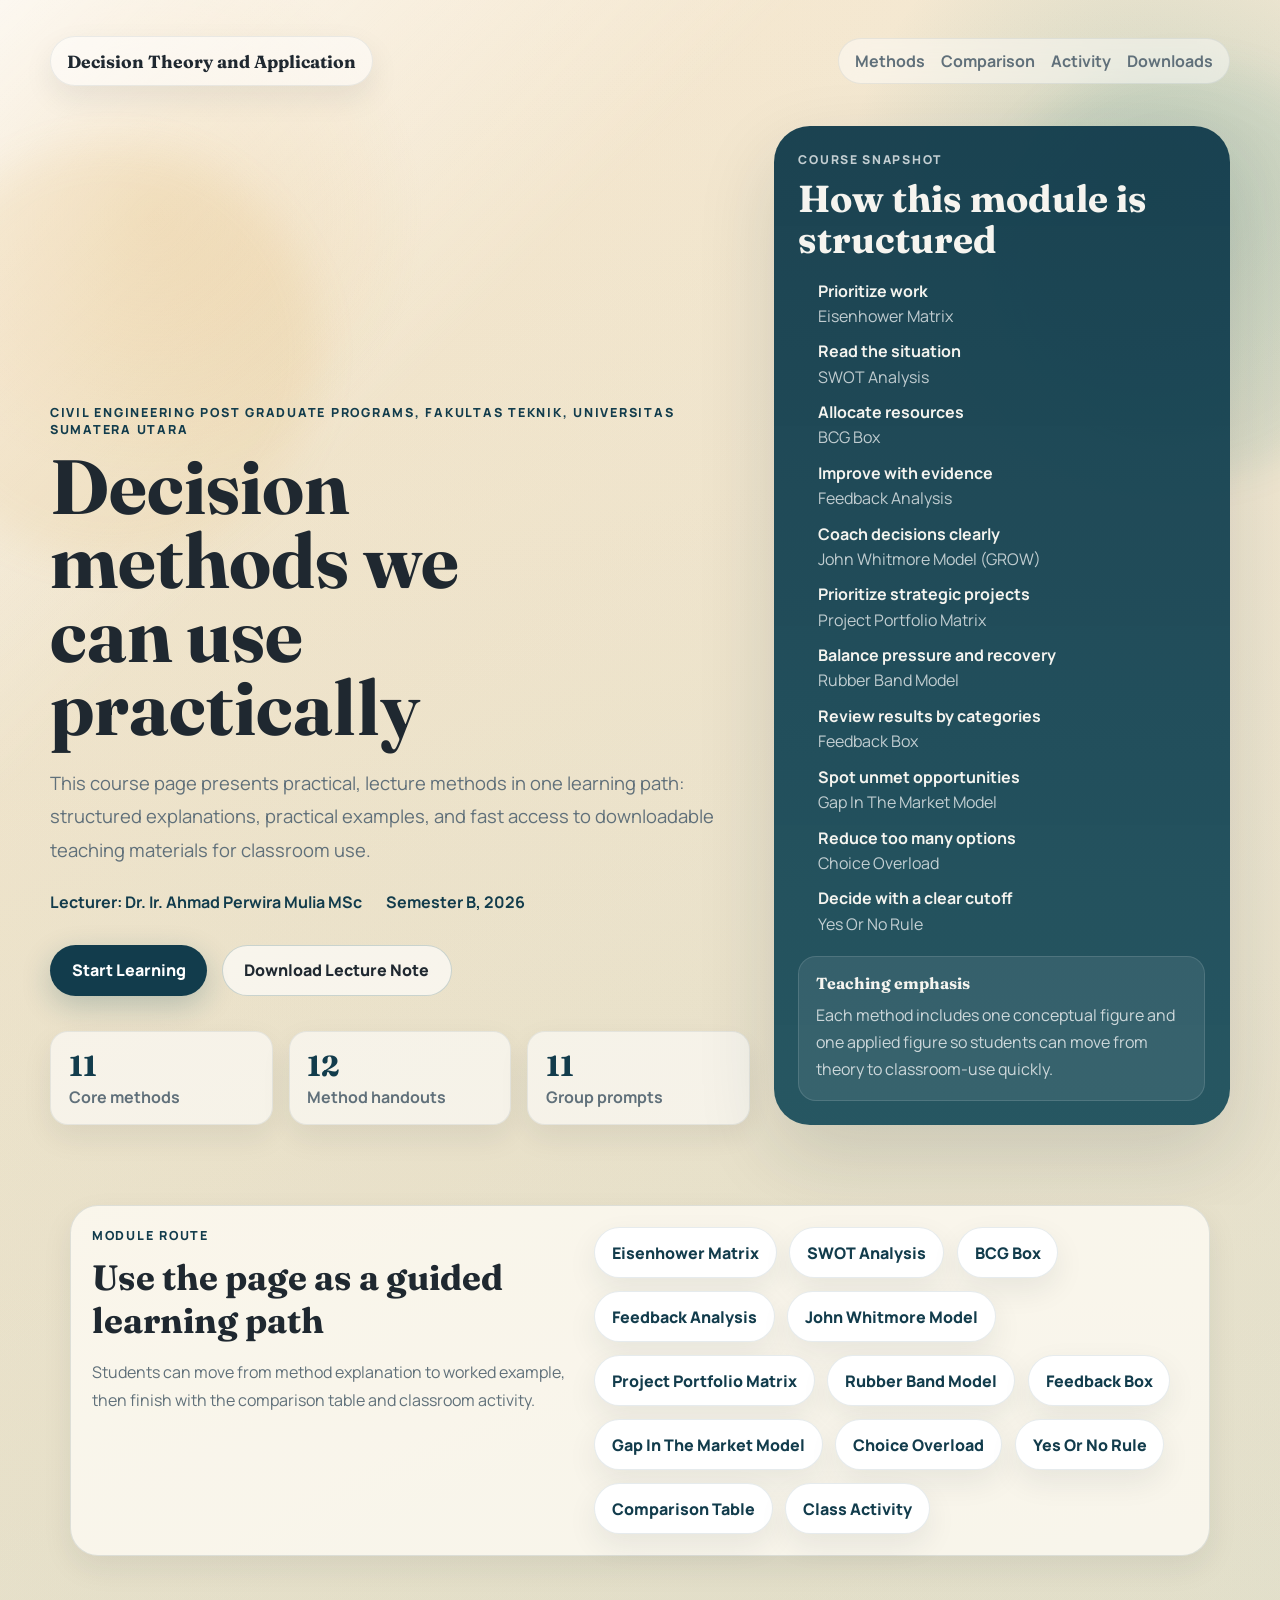
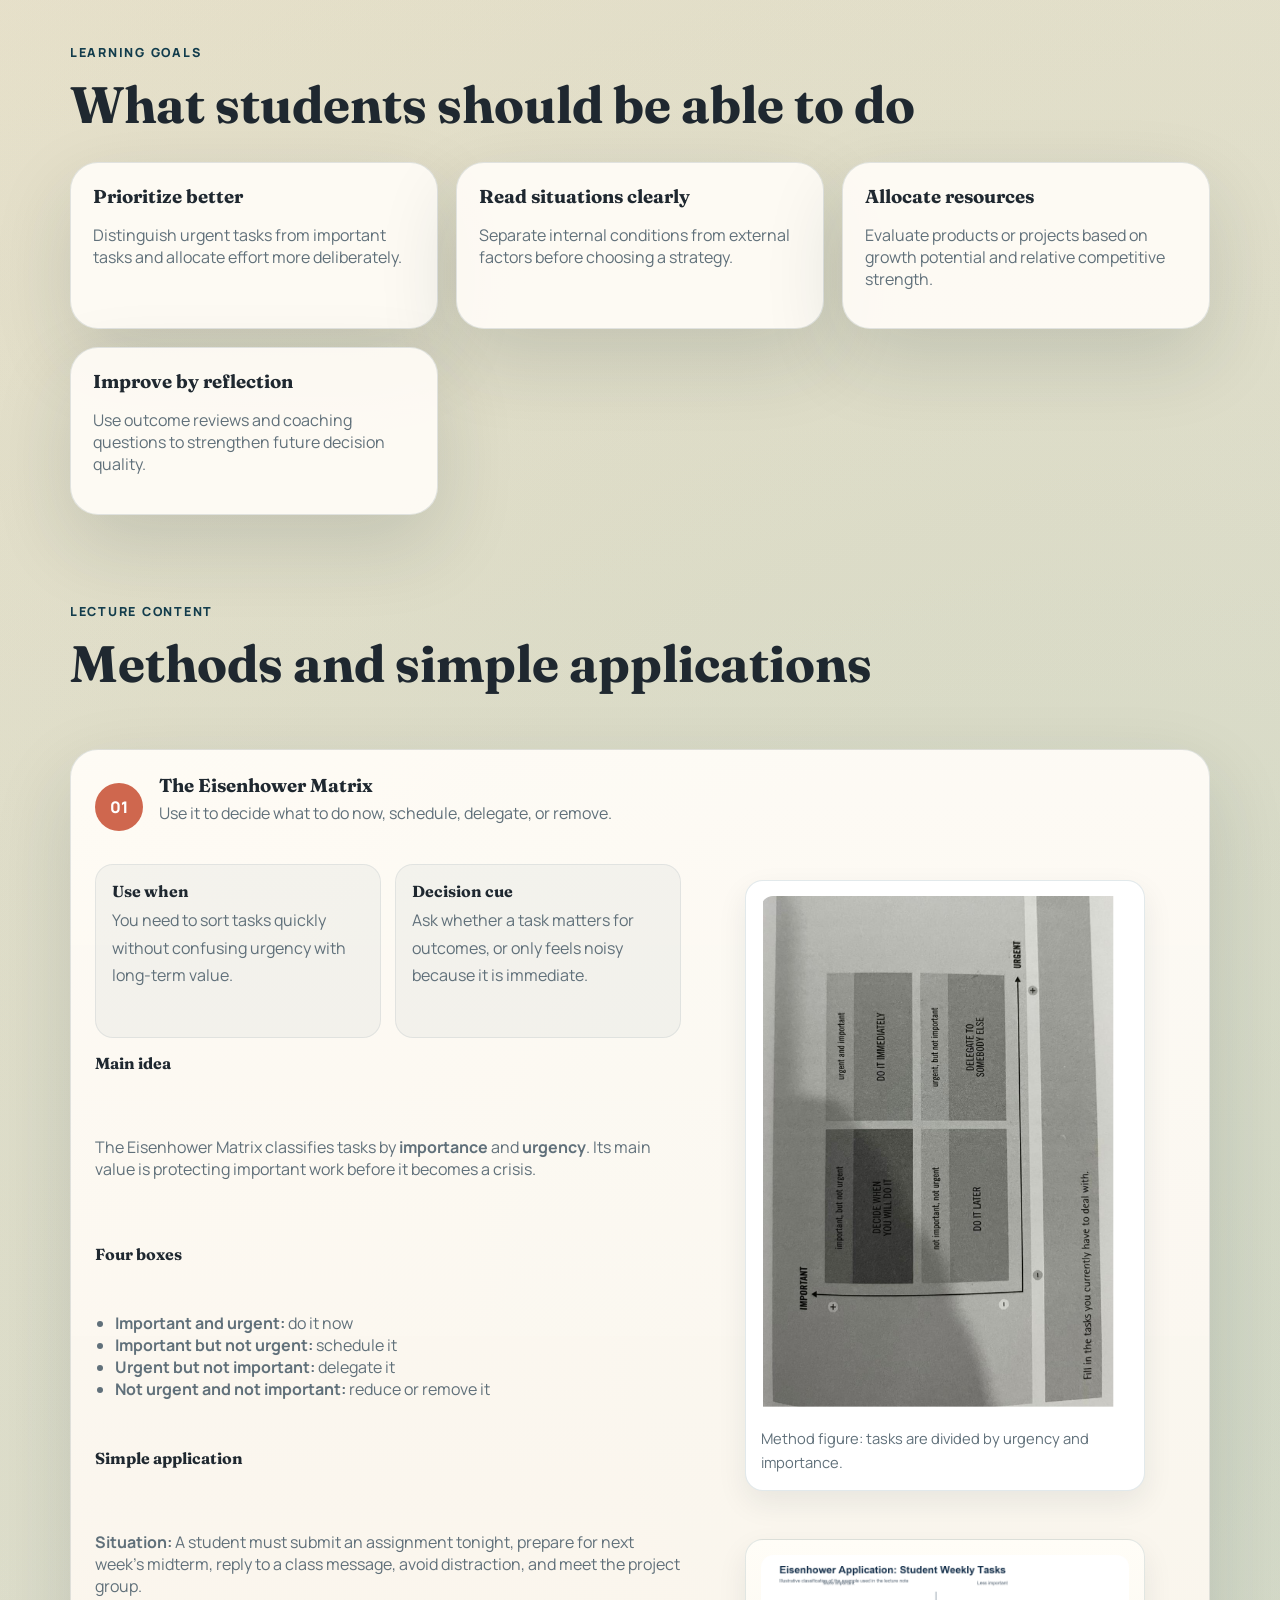
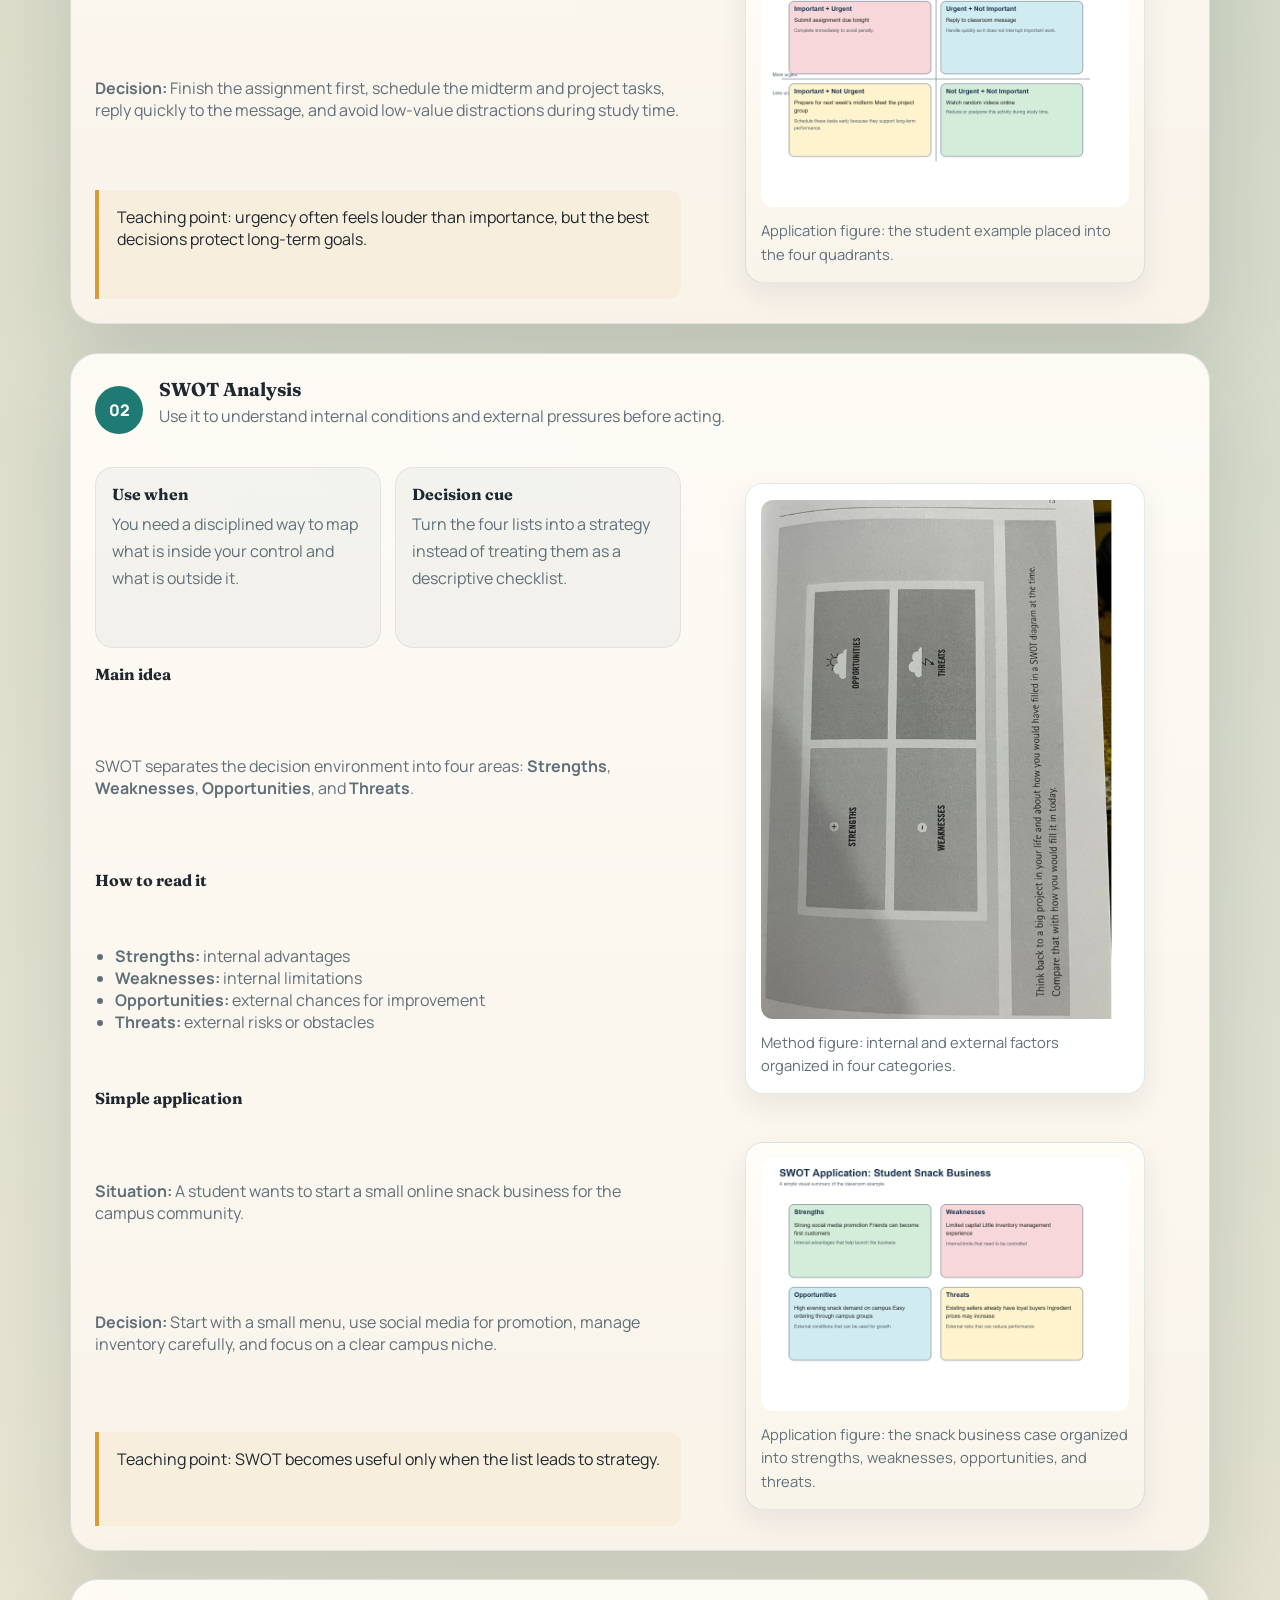
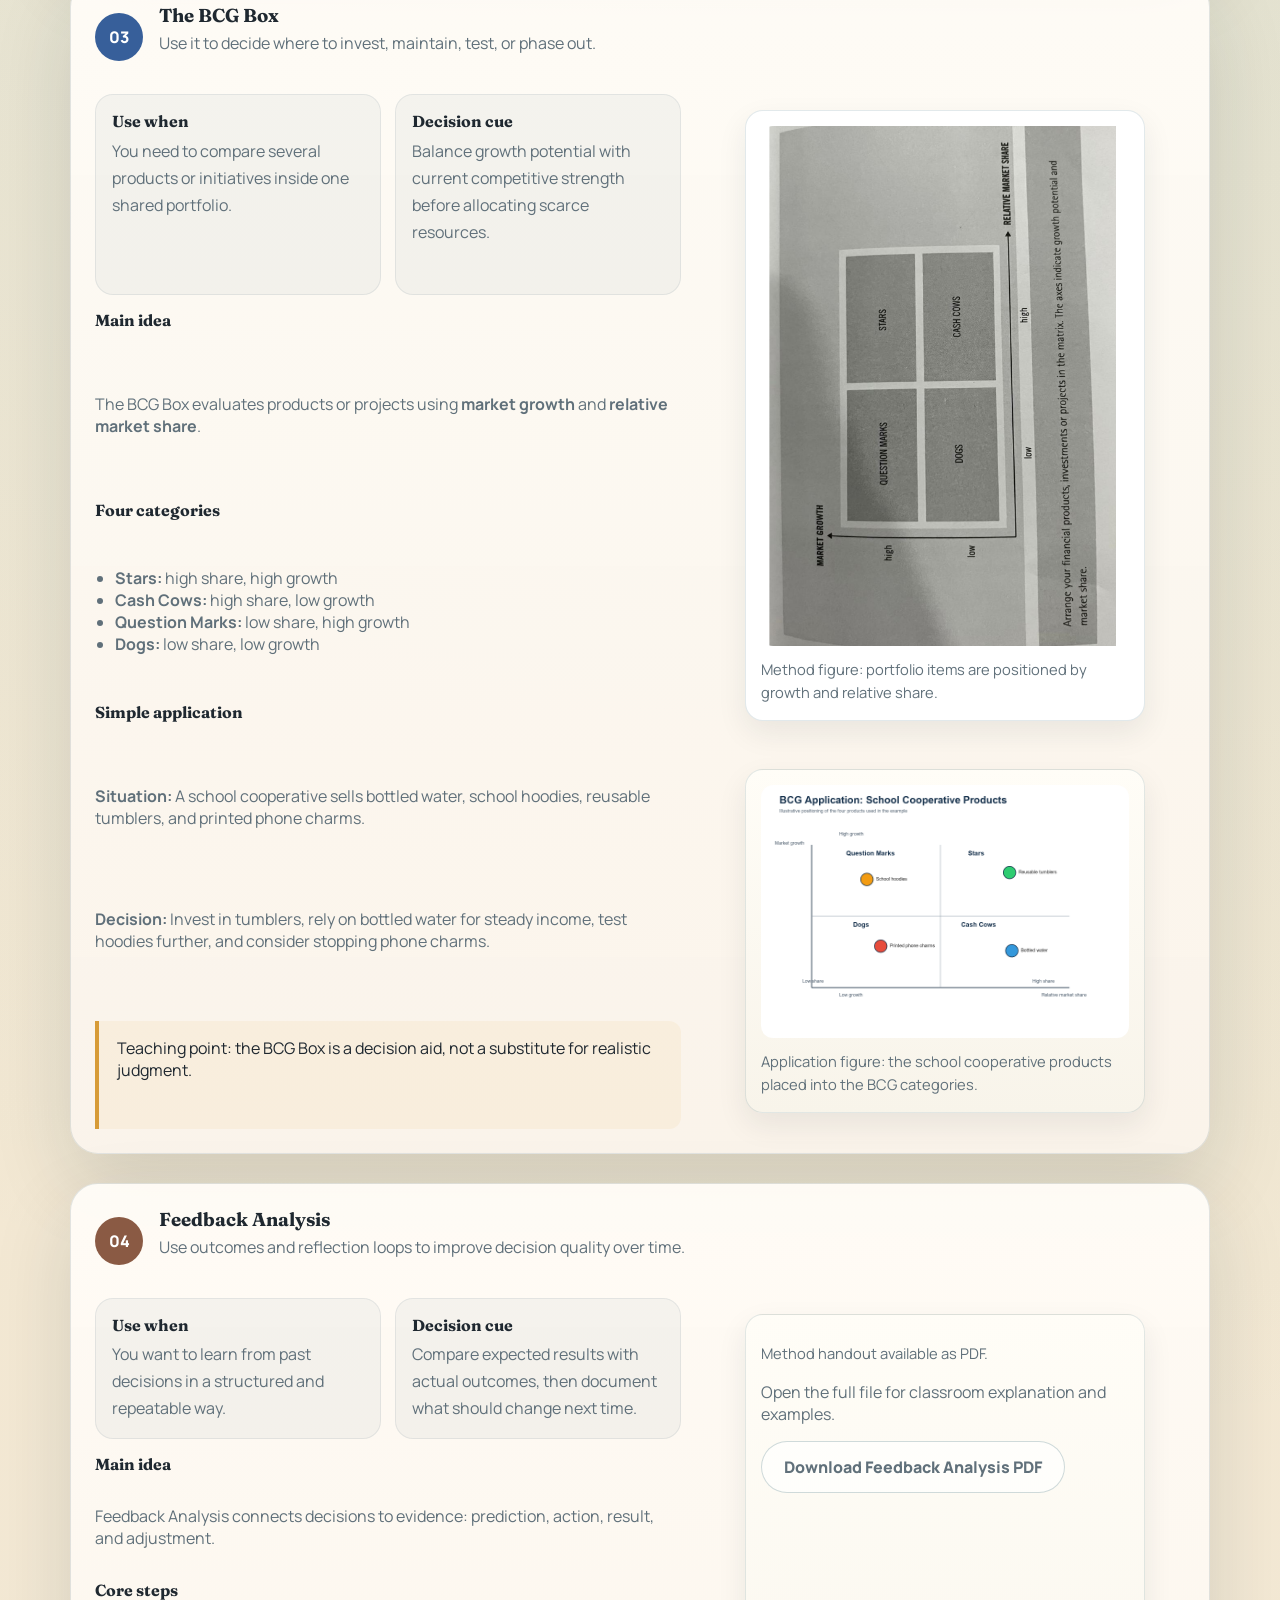
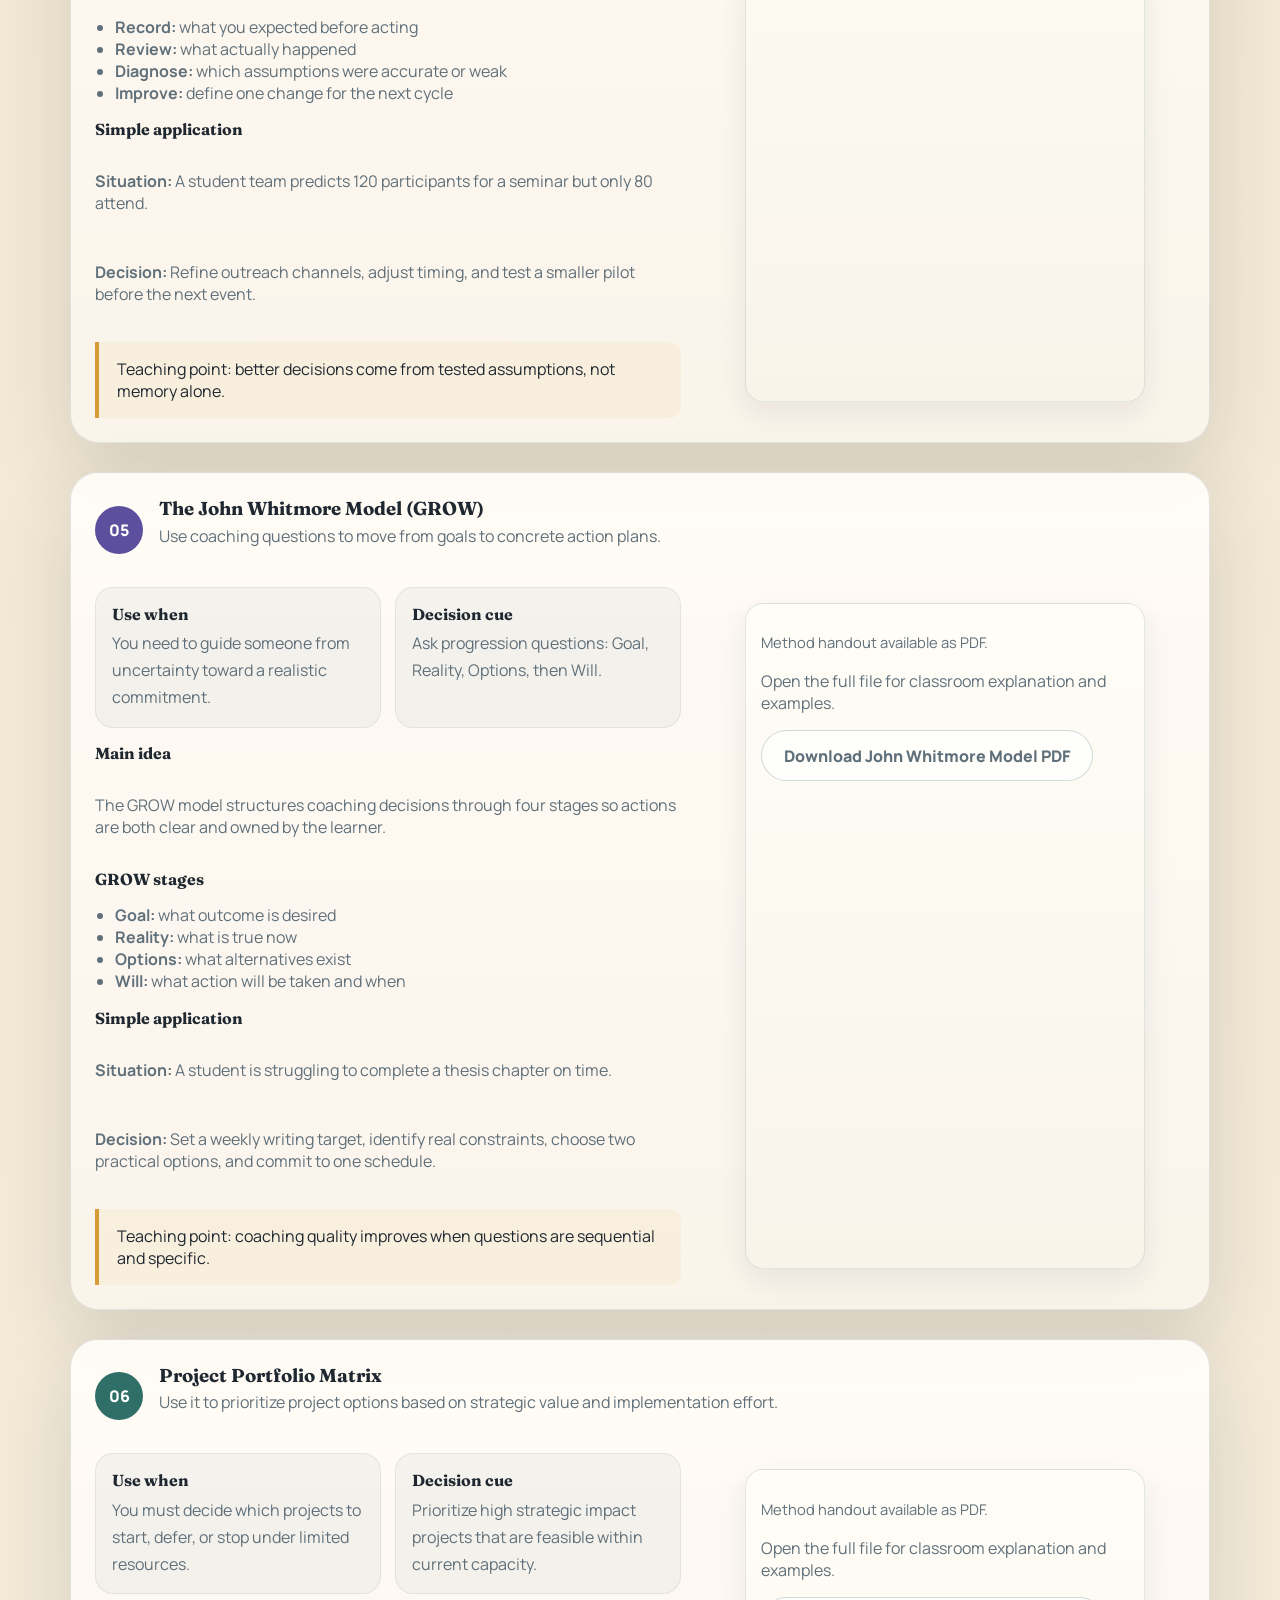
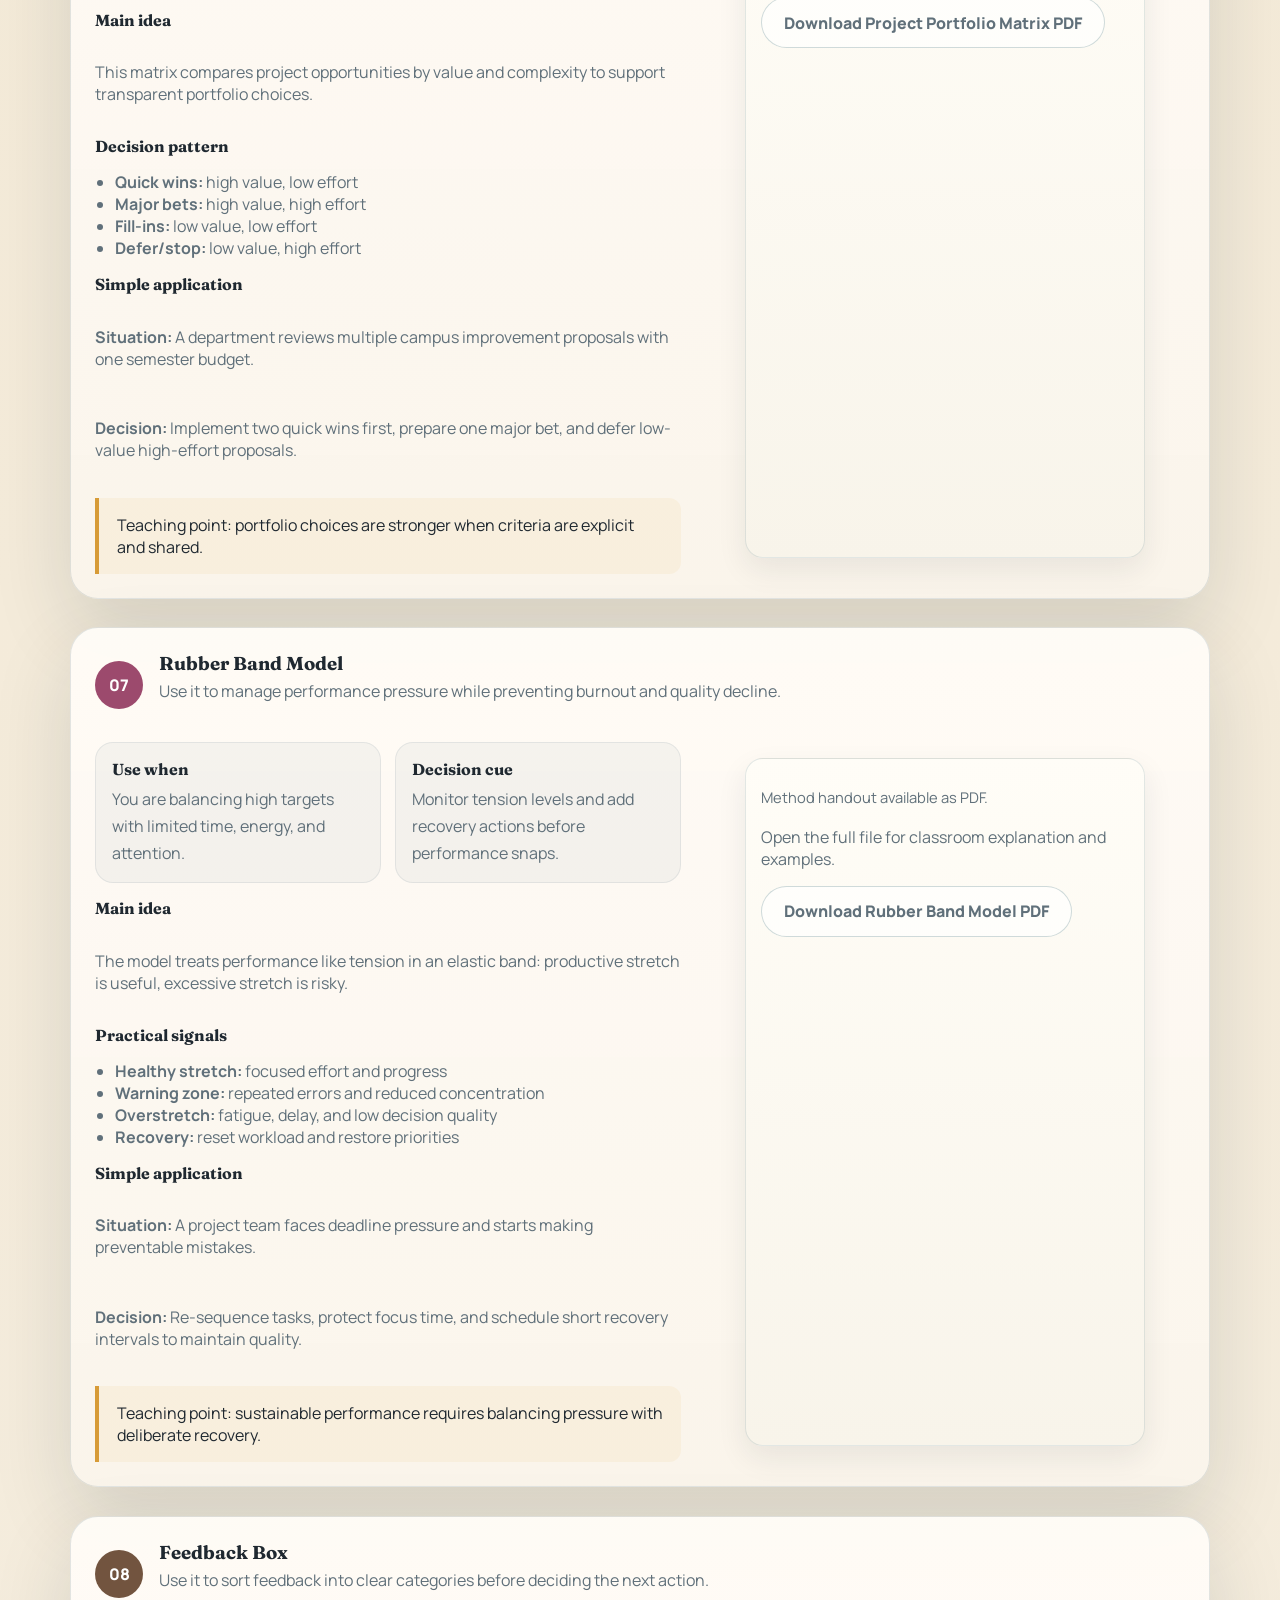
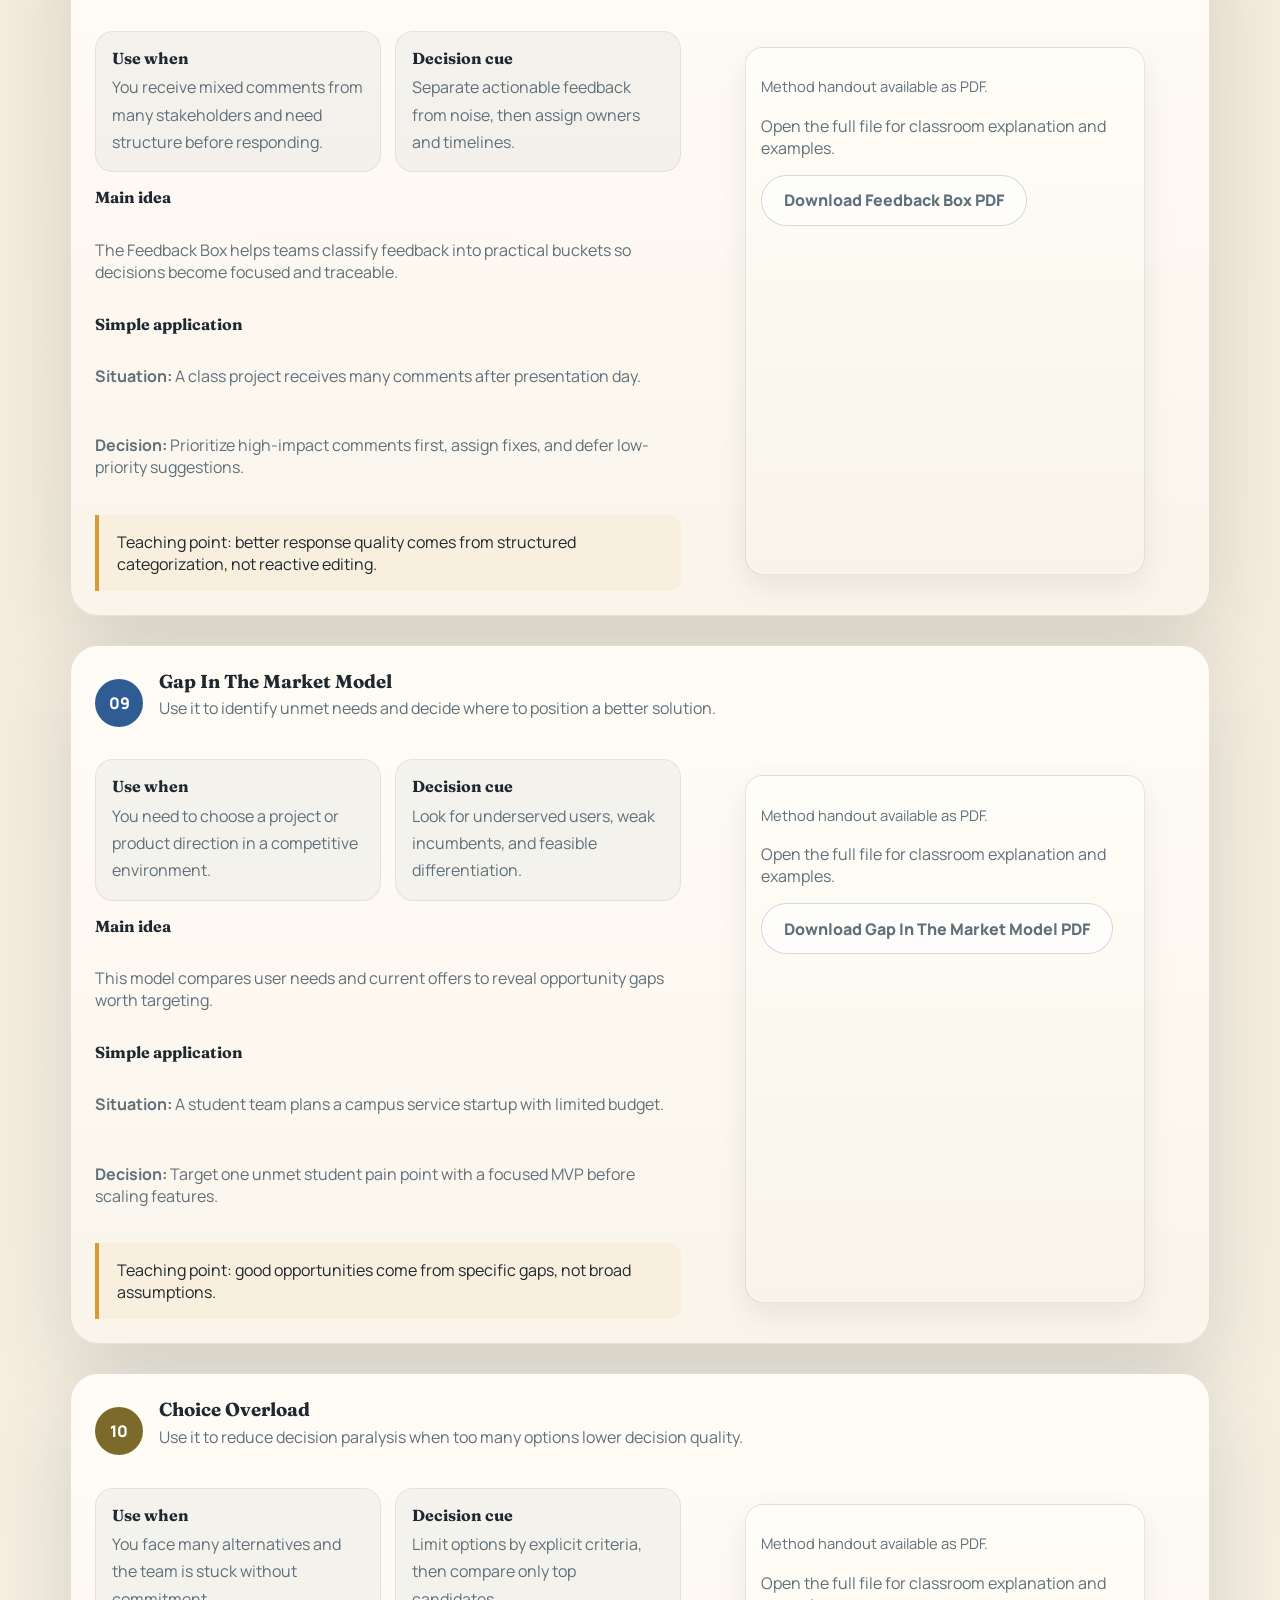
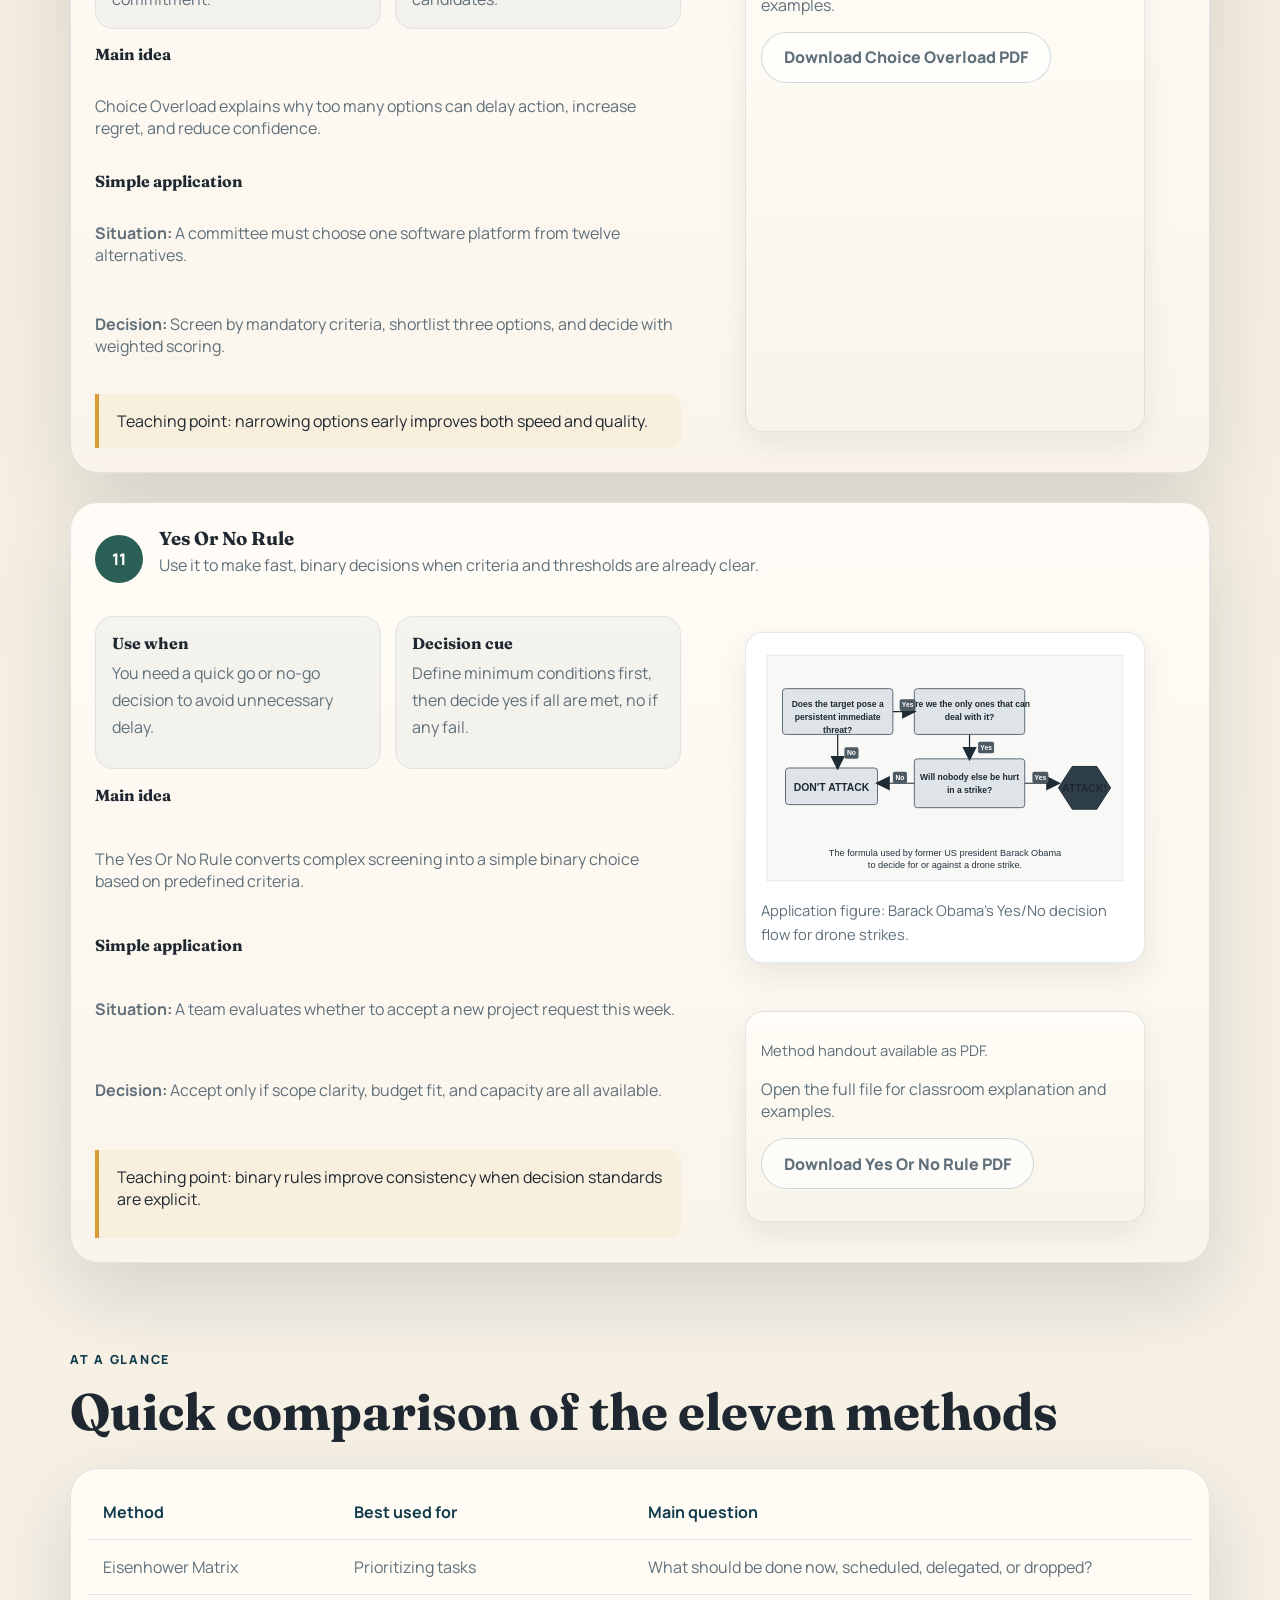
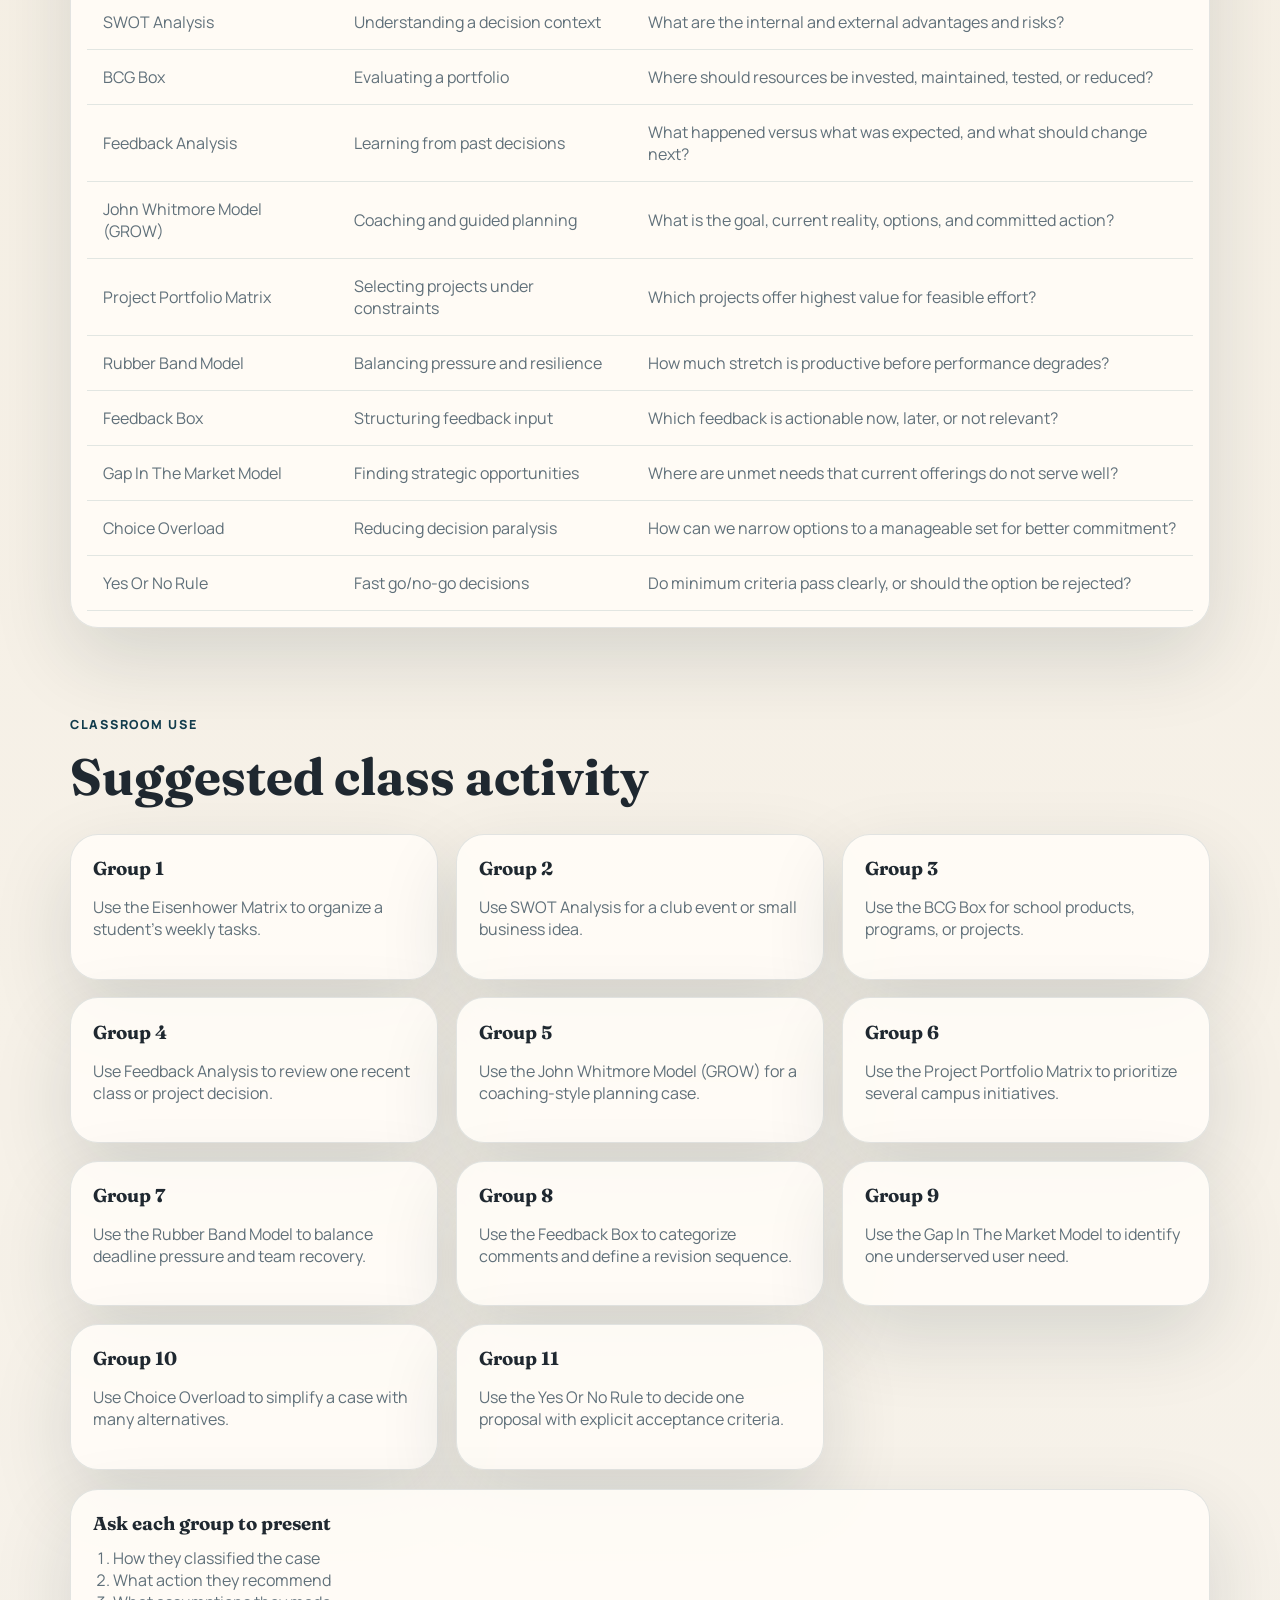
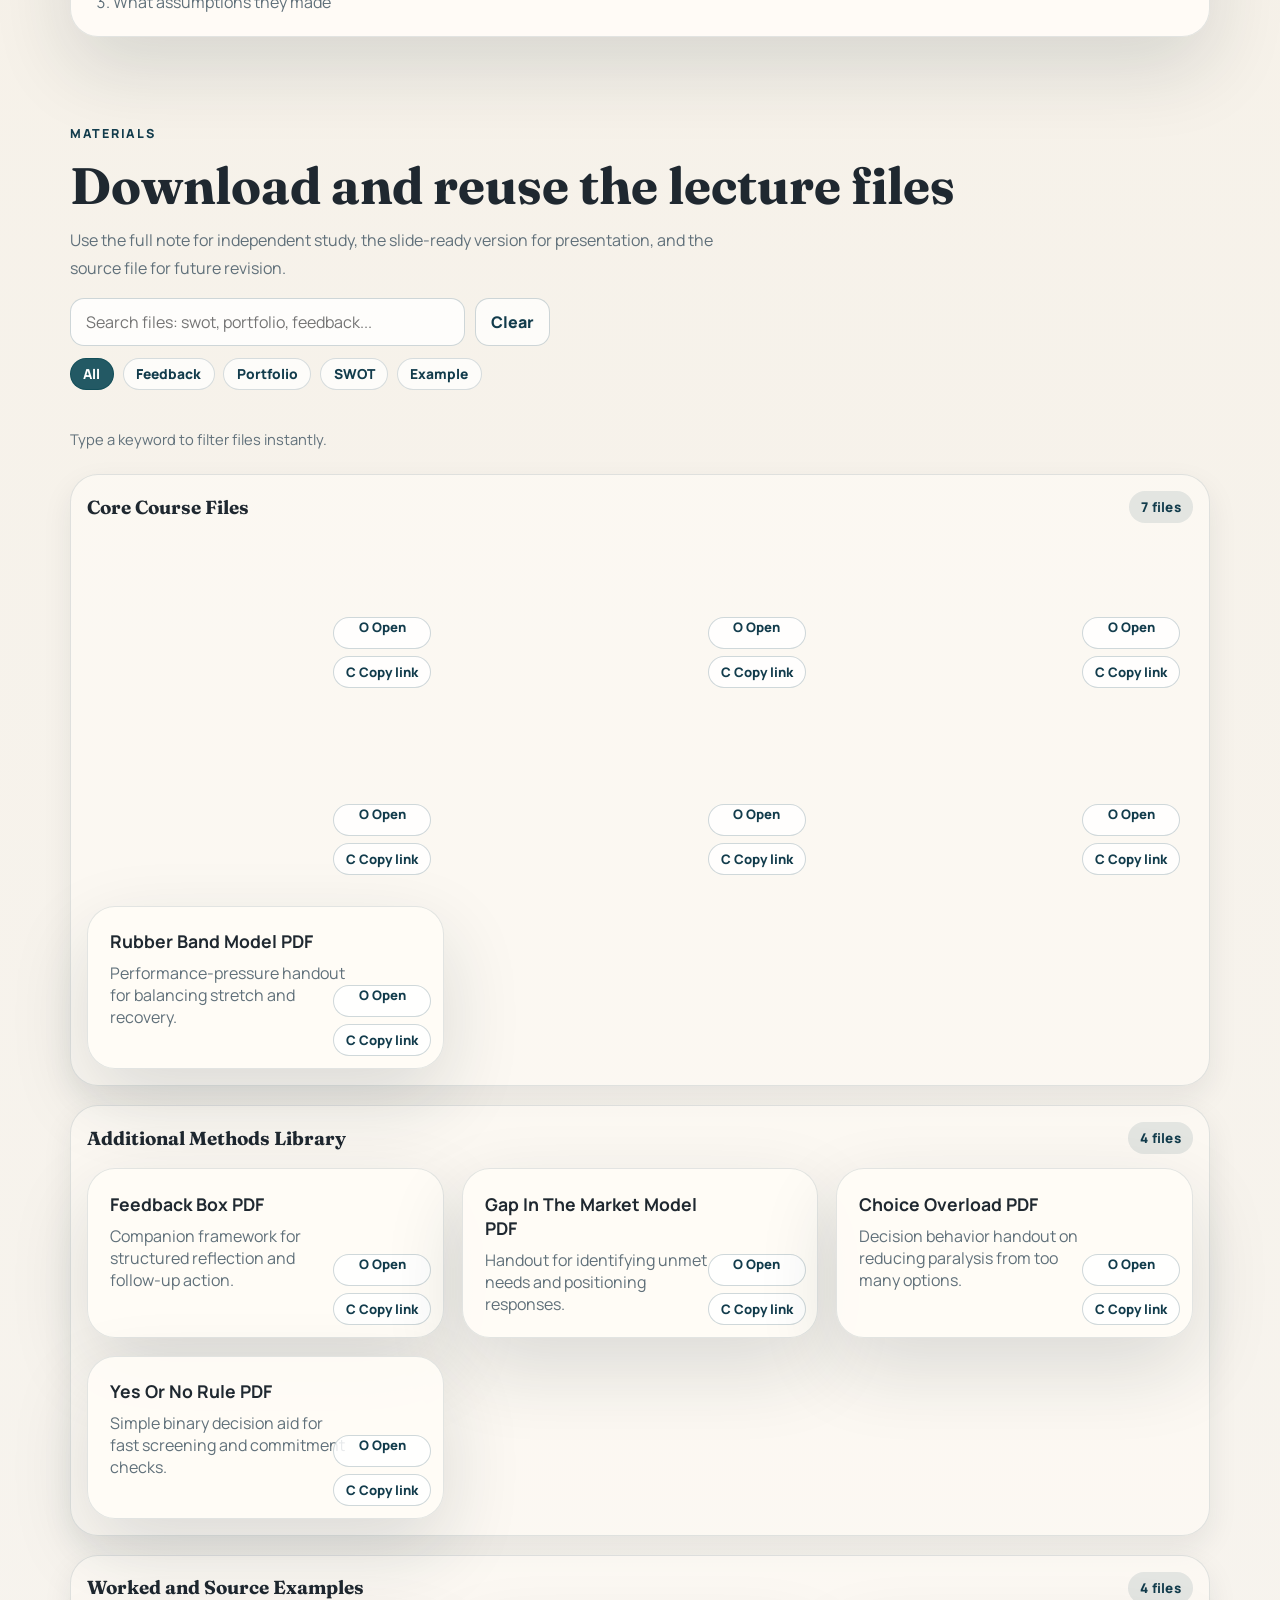
==== commit 291a5103: "Add Yes/No Rule figure to Method 11 right panel" ====
--- a/index.html
+++ b/index.html
@@ -623,6 +623,10 @@
             <blockquote>Teaching point: binary rules improve consistency when decision standards are explicit.</blockquote>
           </div>
           <div class="method-card__visuals">
+            <figure class="figure-card">
+              <img src="application-figures/yes-no-rule-obama-drone-strike.svg" alt="Flowchart for the Yes Or No Rule used for drone strike decisions.">
+              <figcaption>Application figure: Barack Obama&apos;s Yes/No decision flow for drone strikes.</figcaption>
+            </figure>
             <figure class="figure-card figure-card--application">
               <figcaption>Method handout available as PDF.</figcaption>
               <p>Open the full file for classroom explanation and examples.</p>
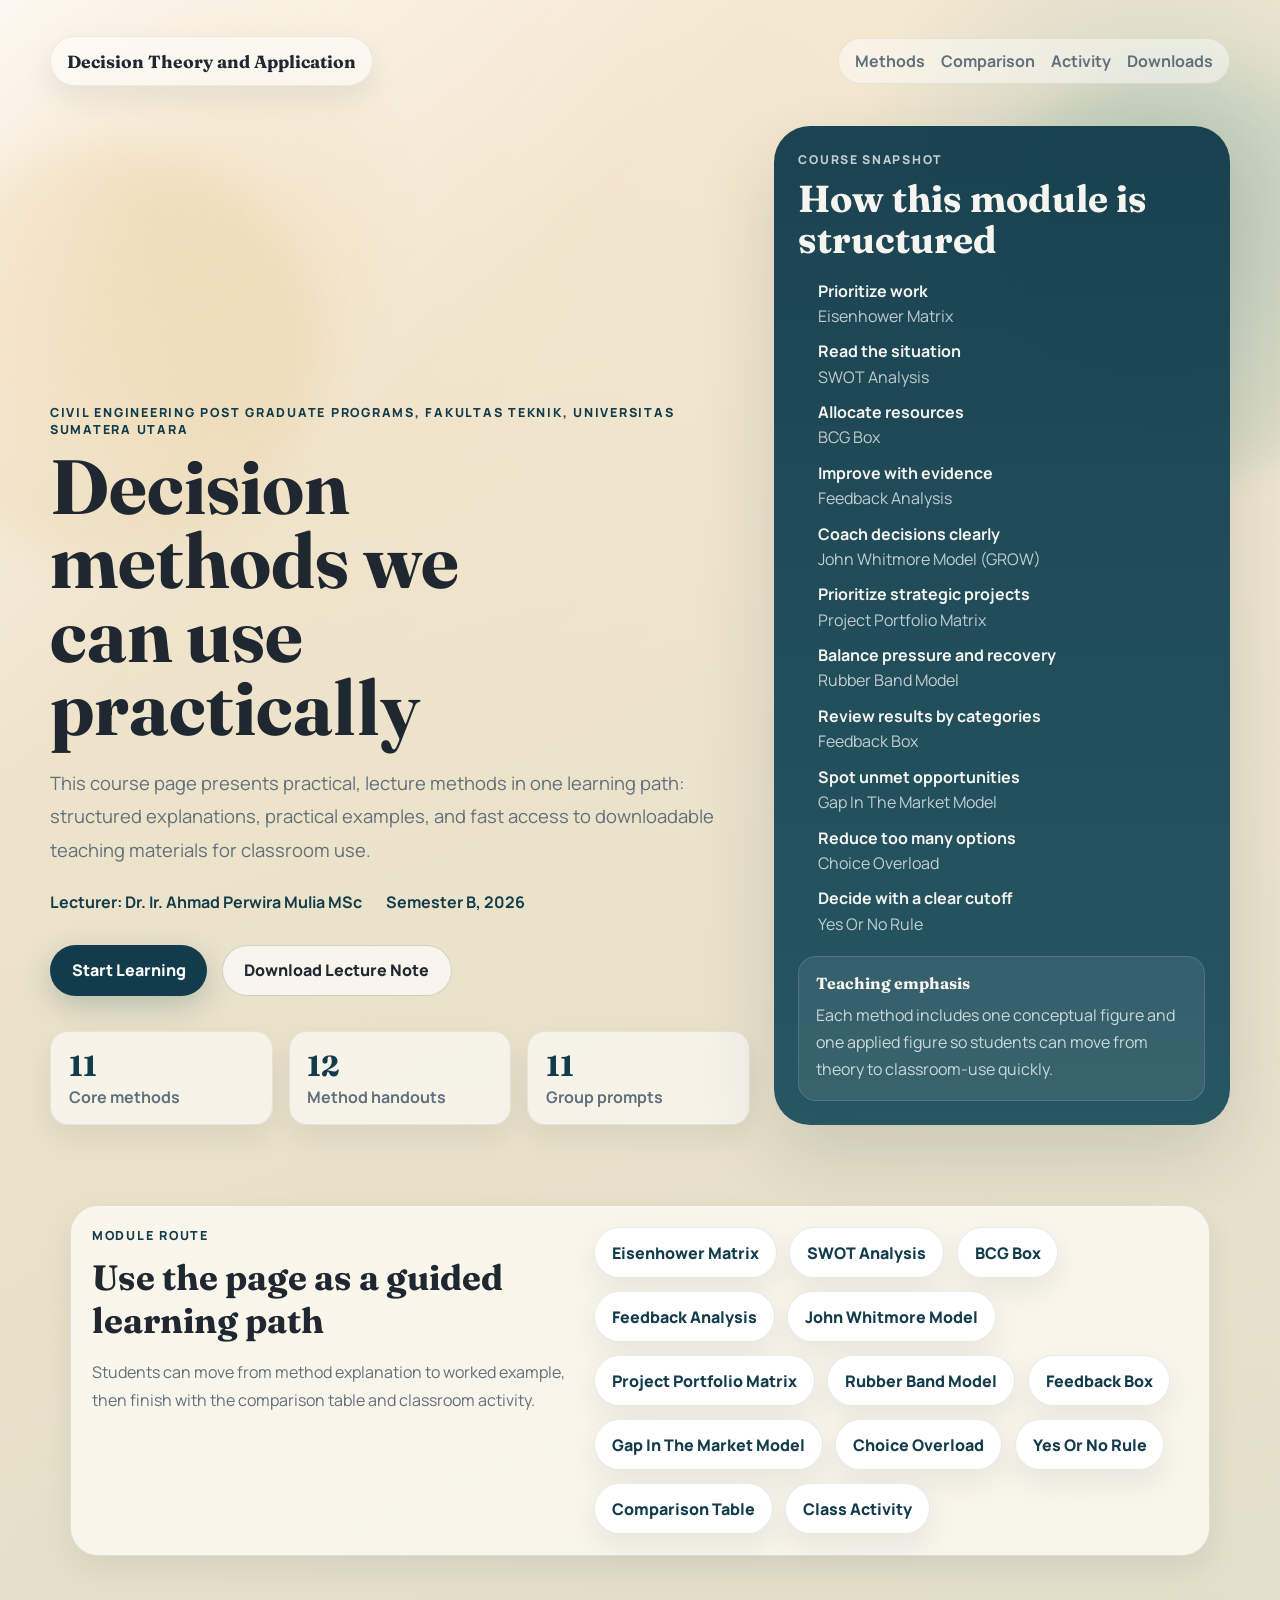
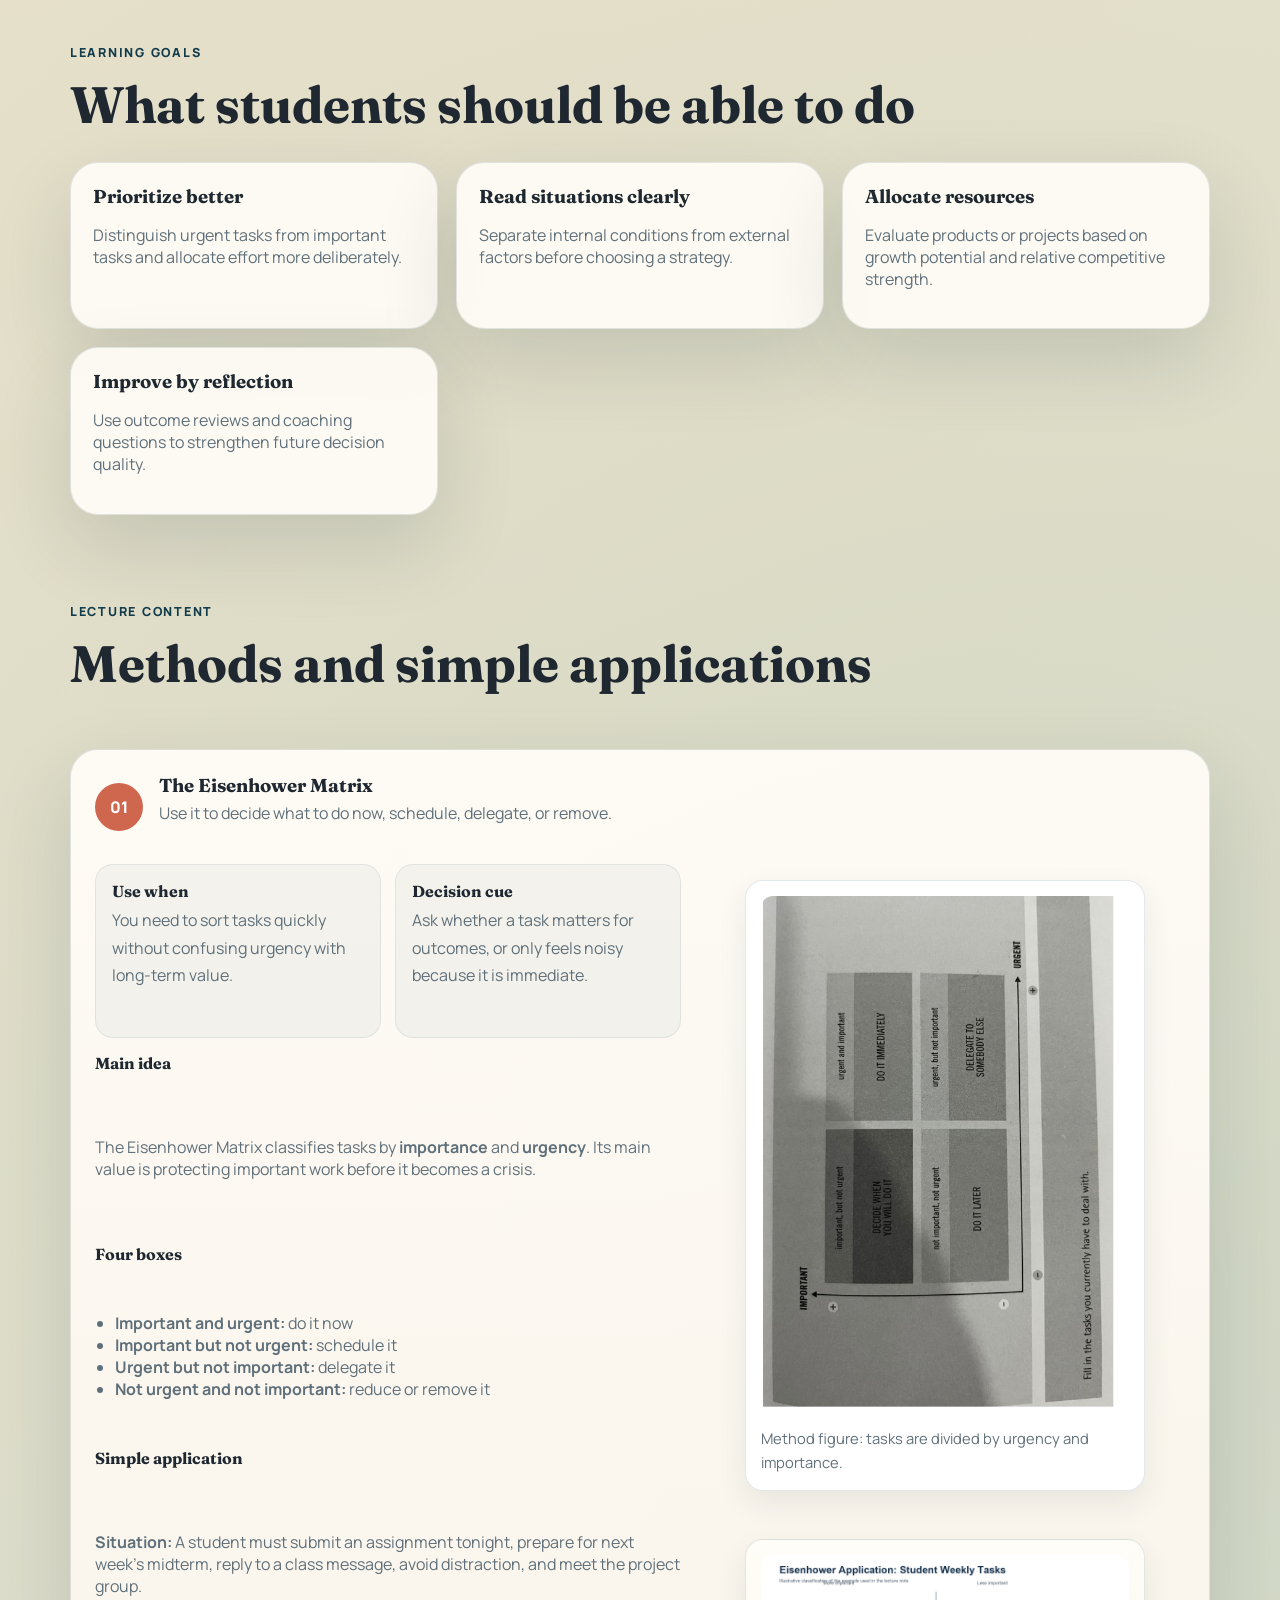
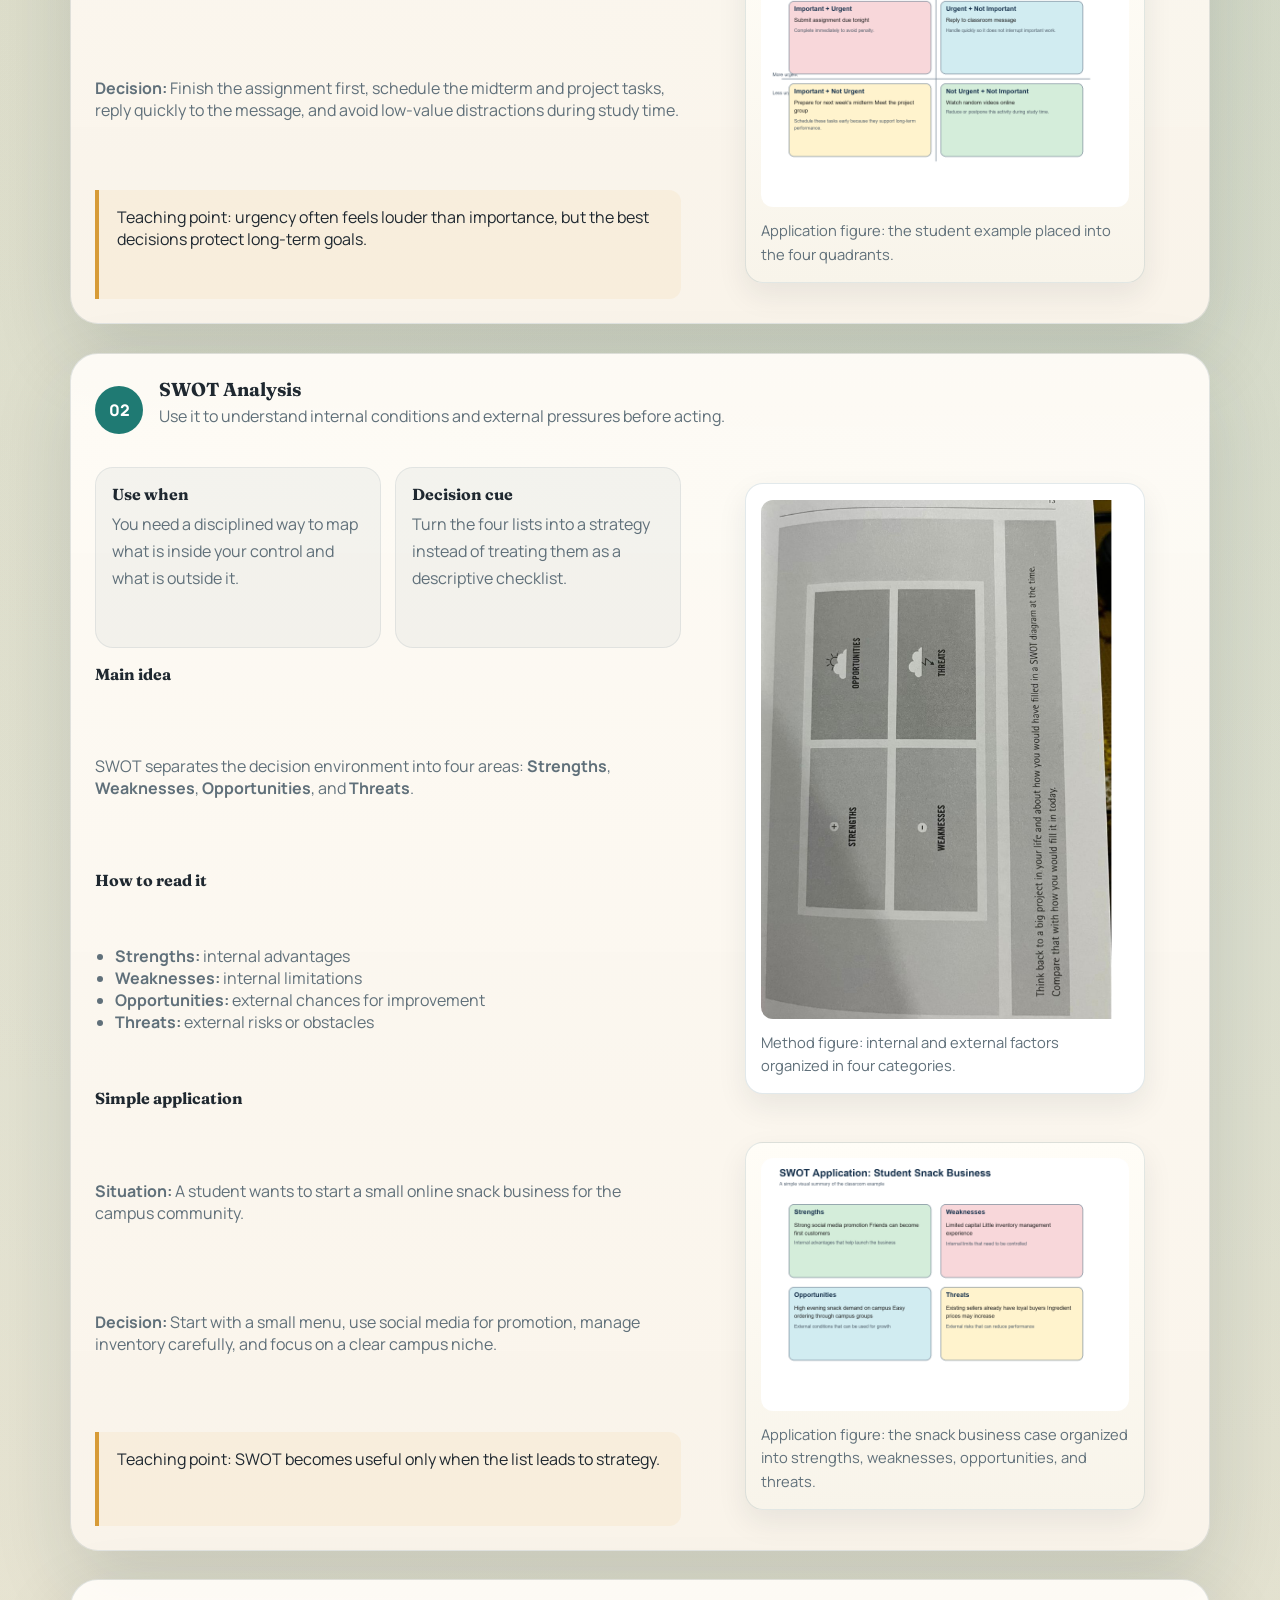
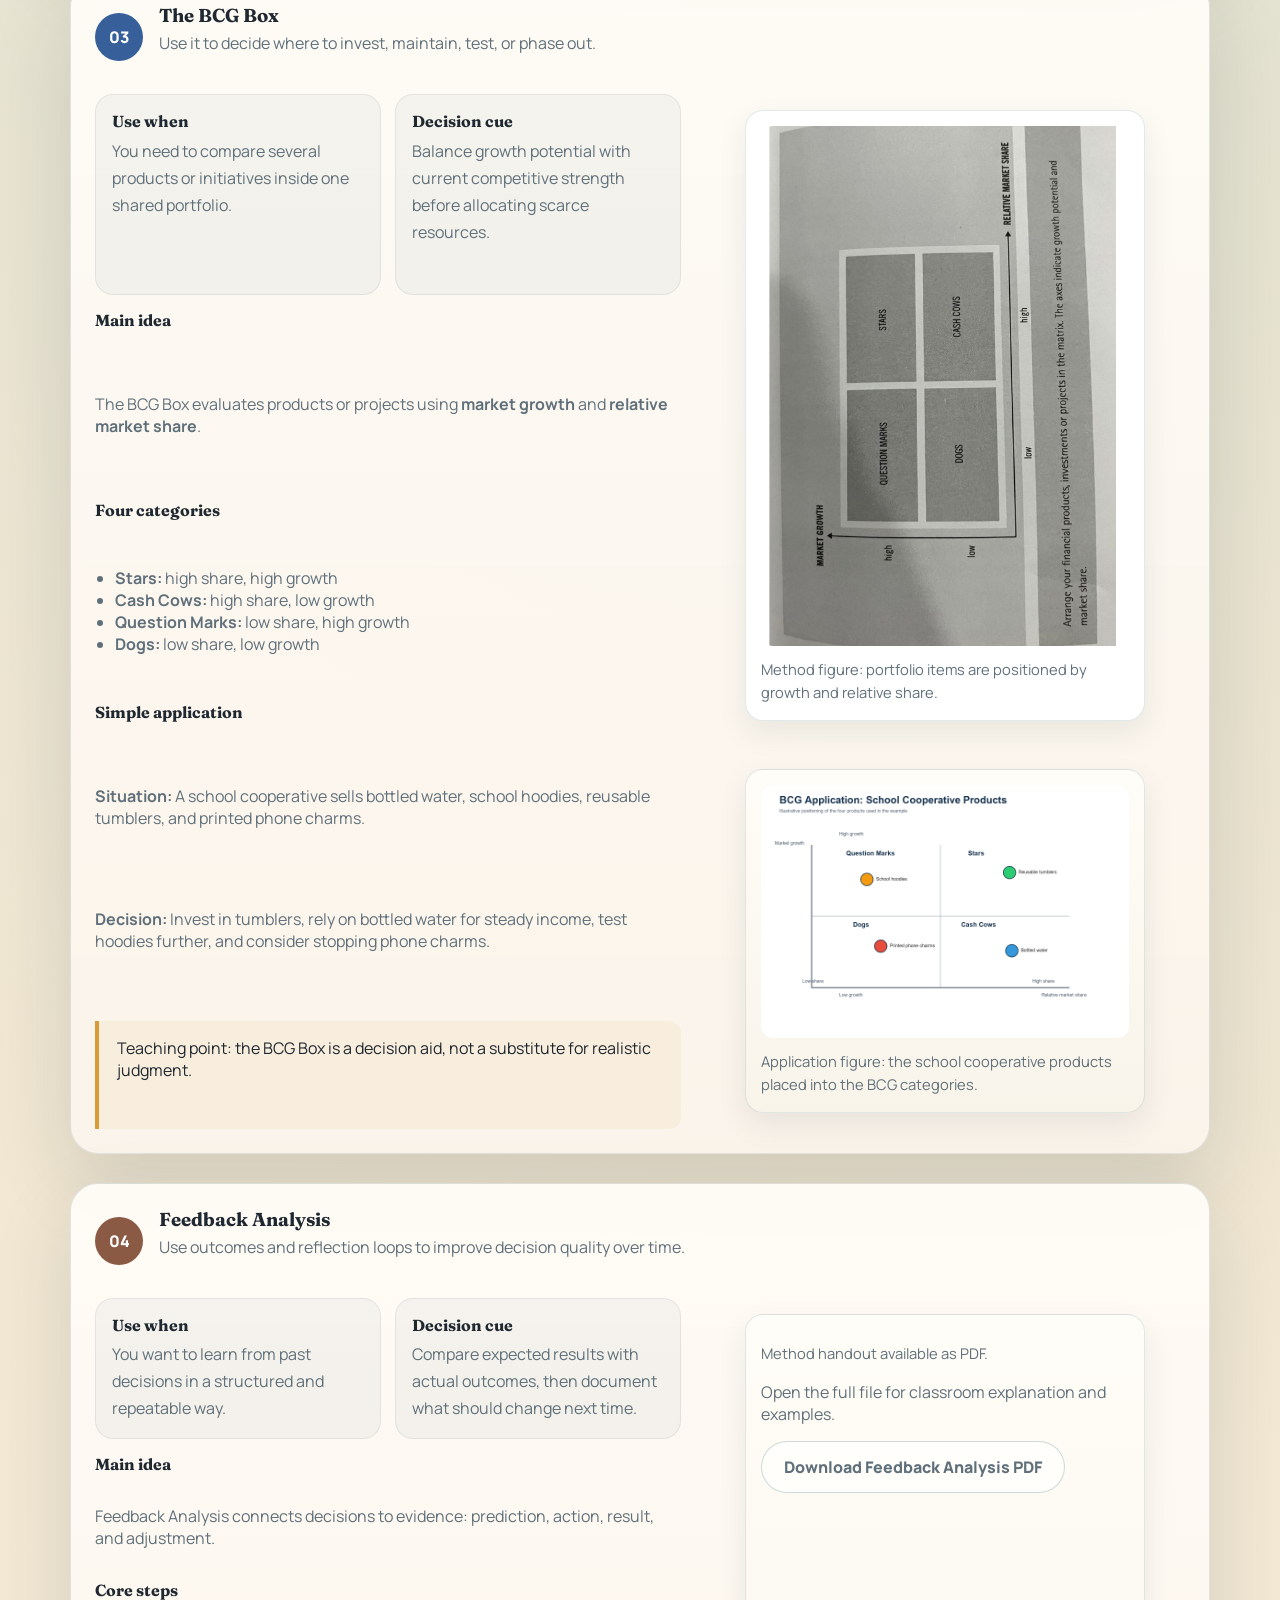
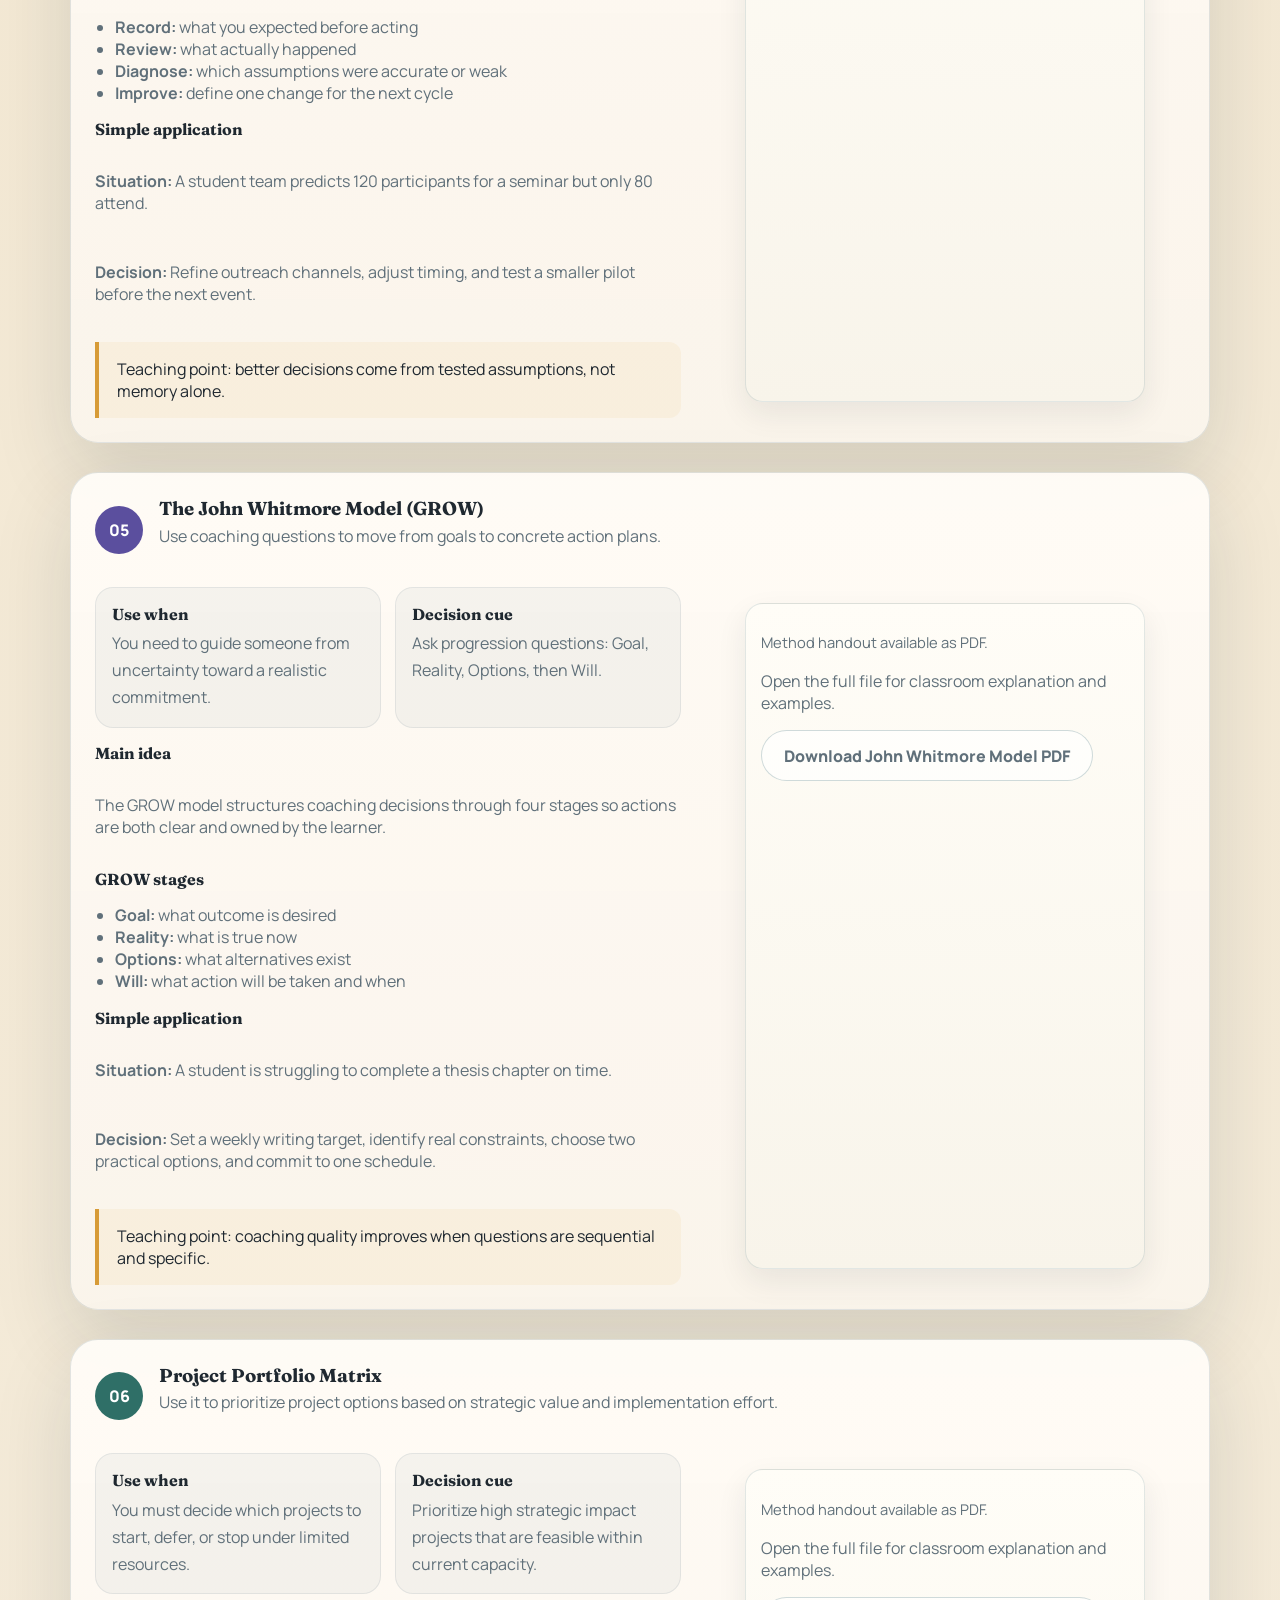
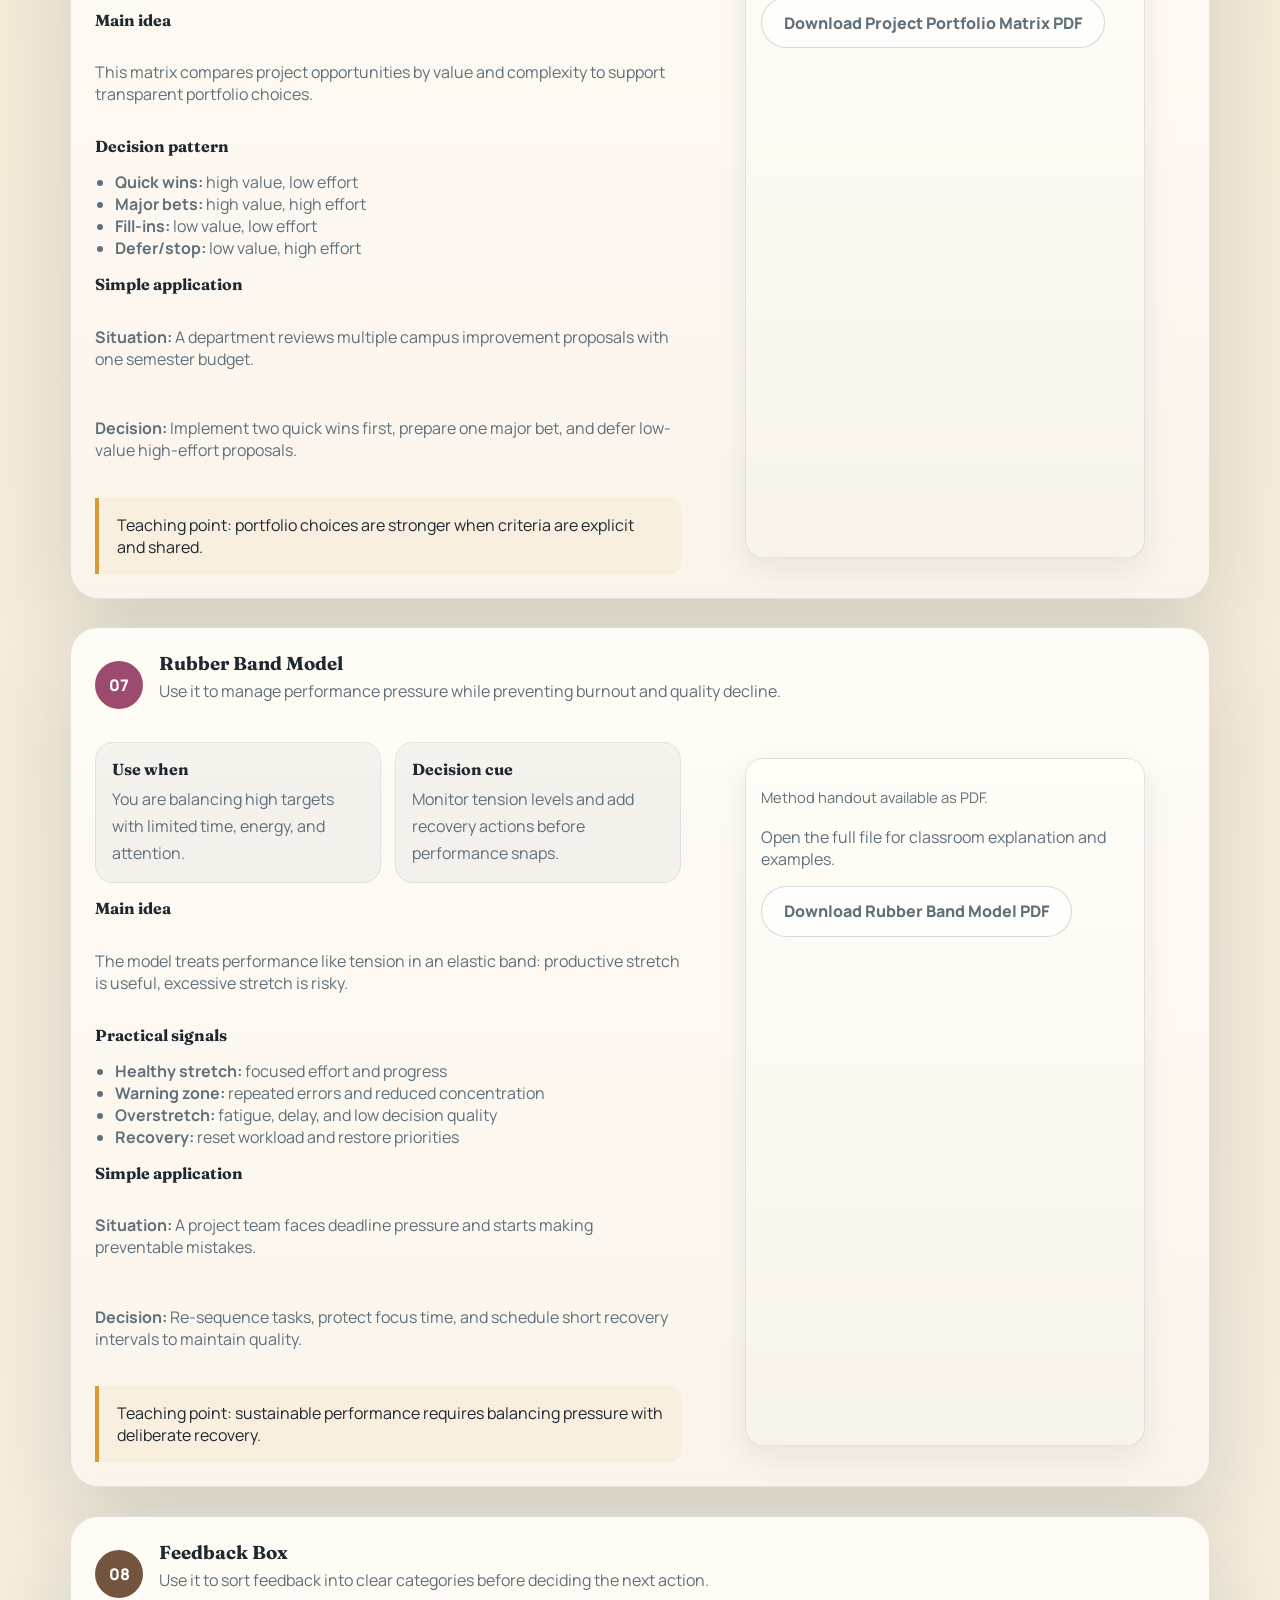
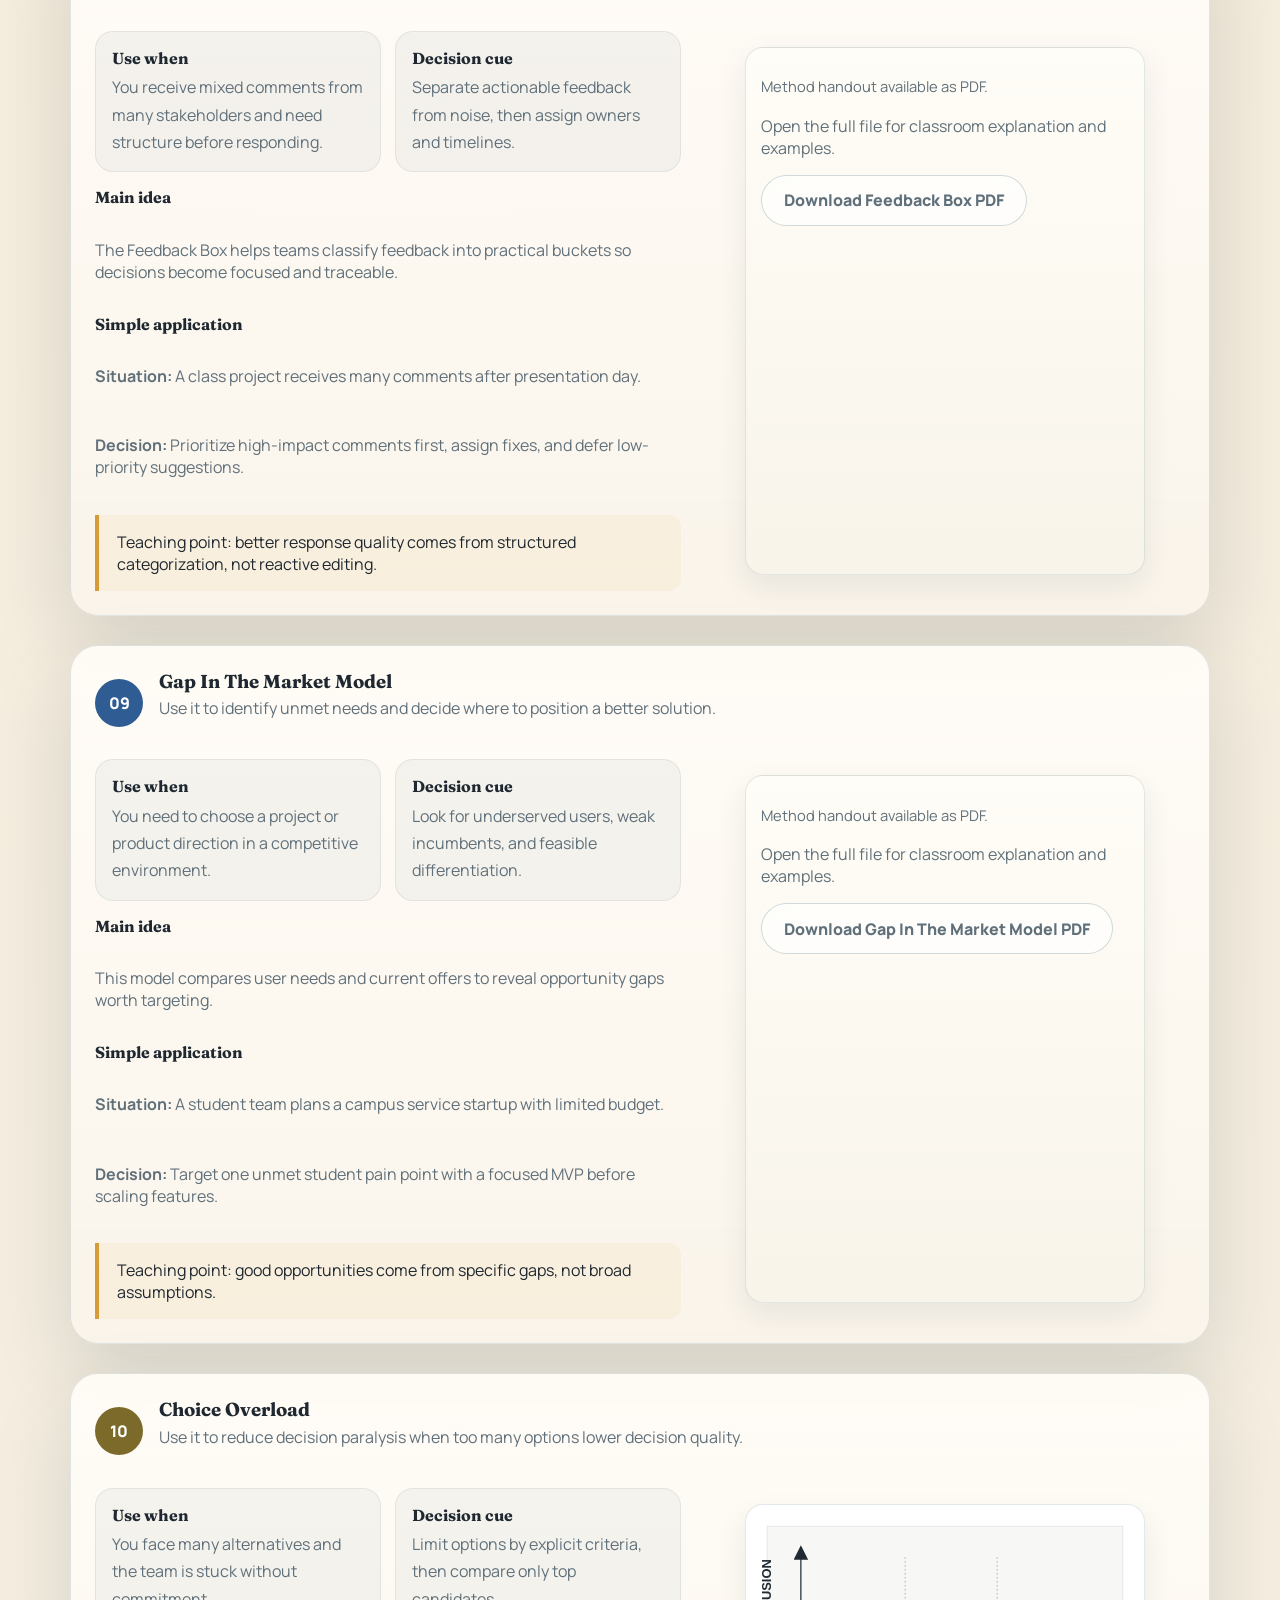
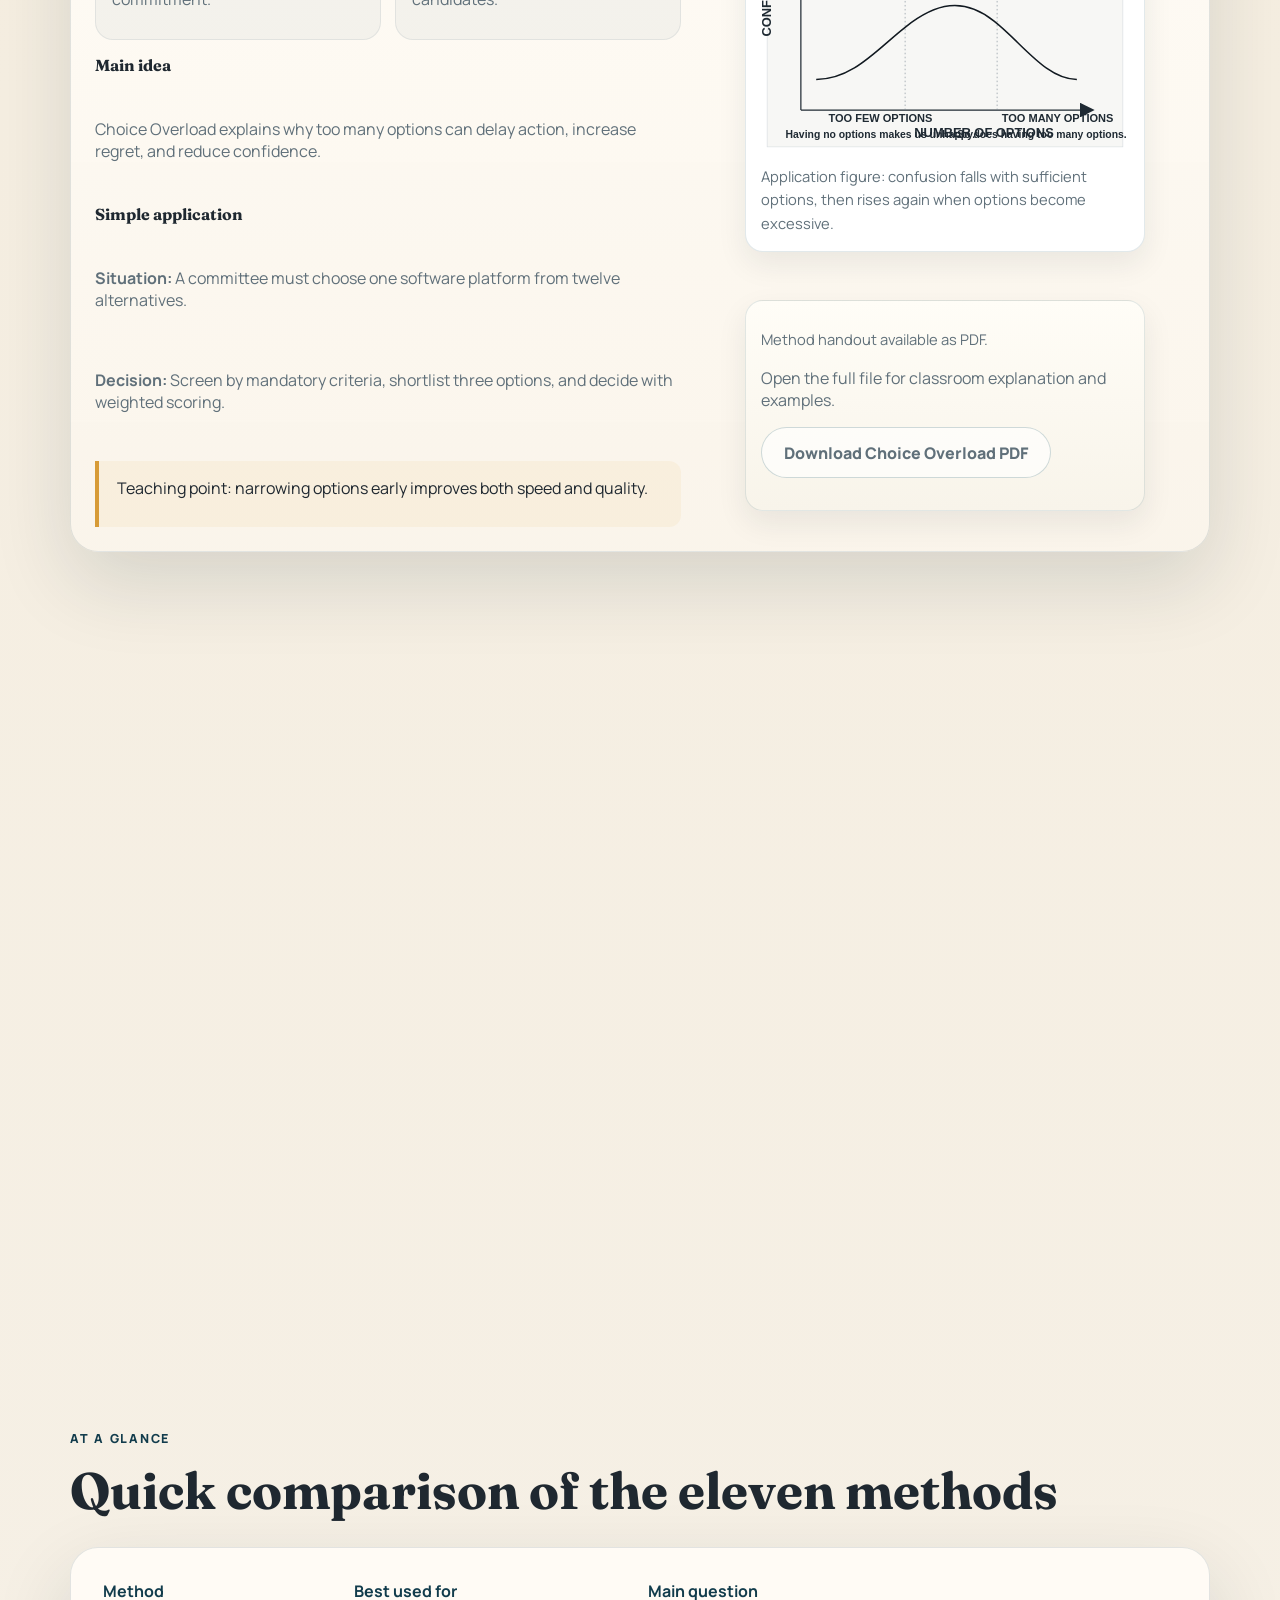
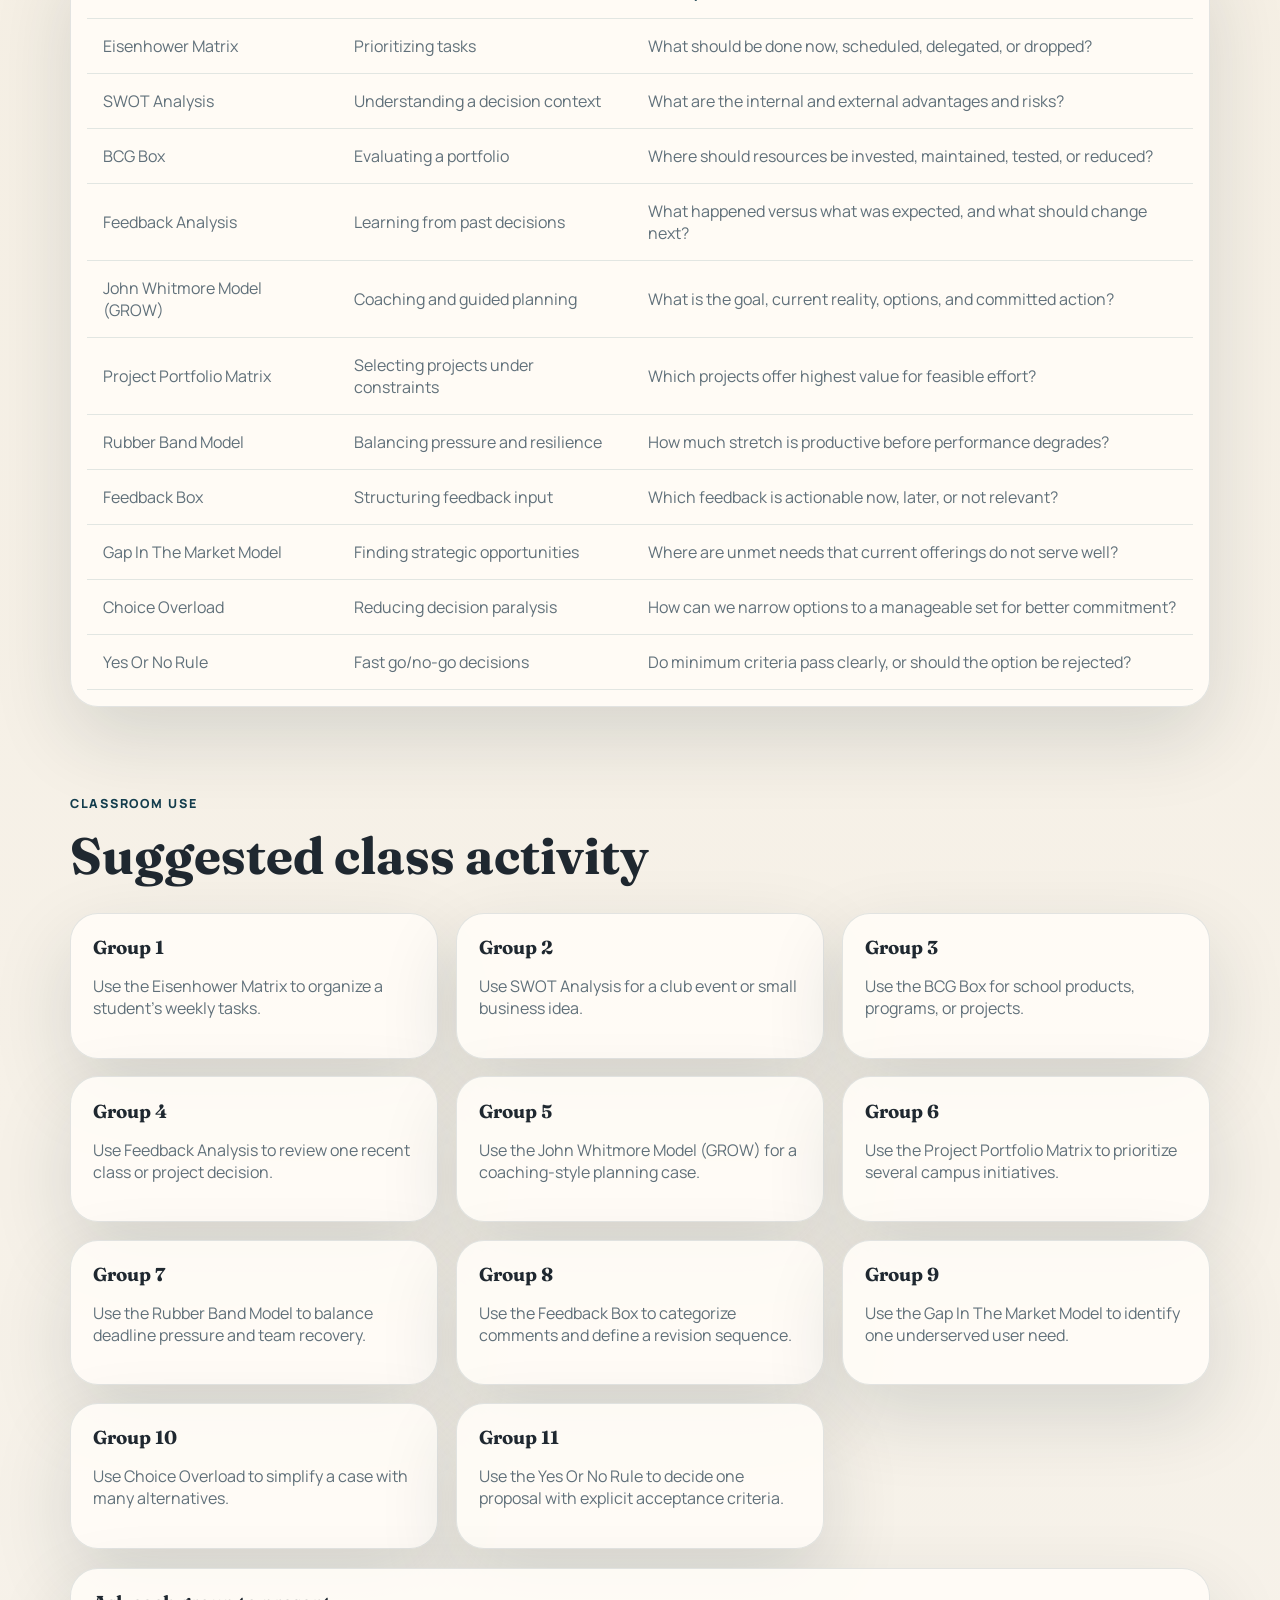
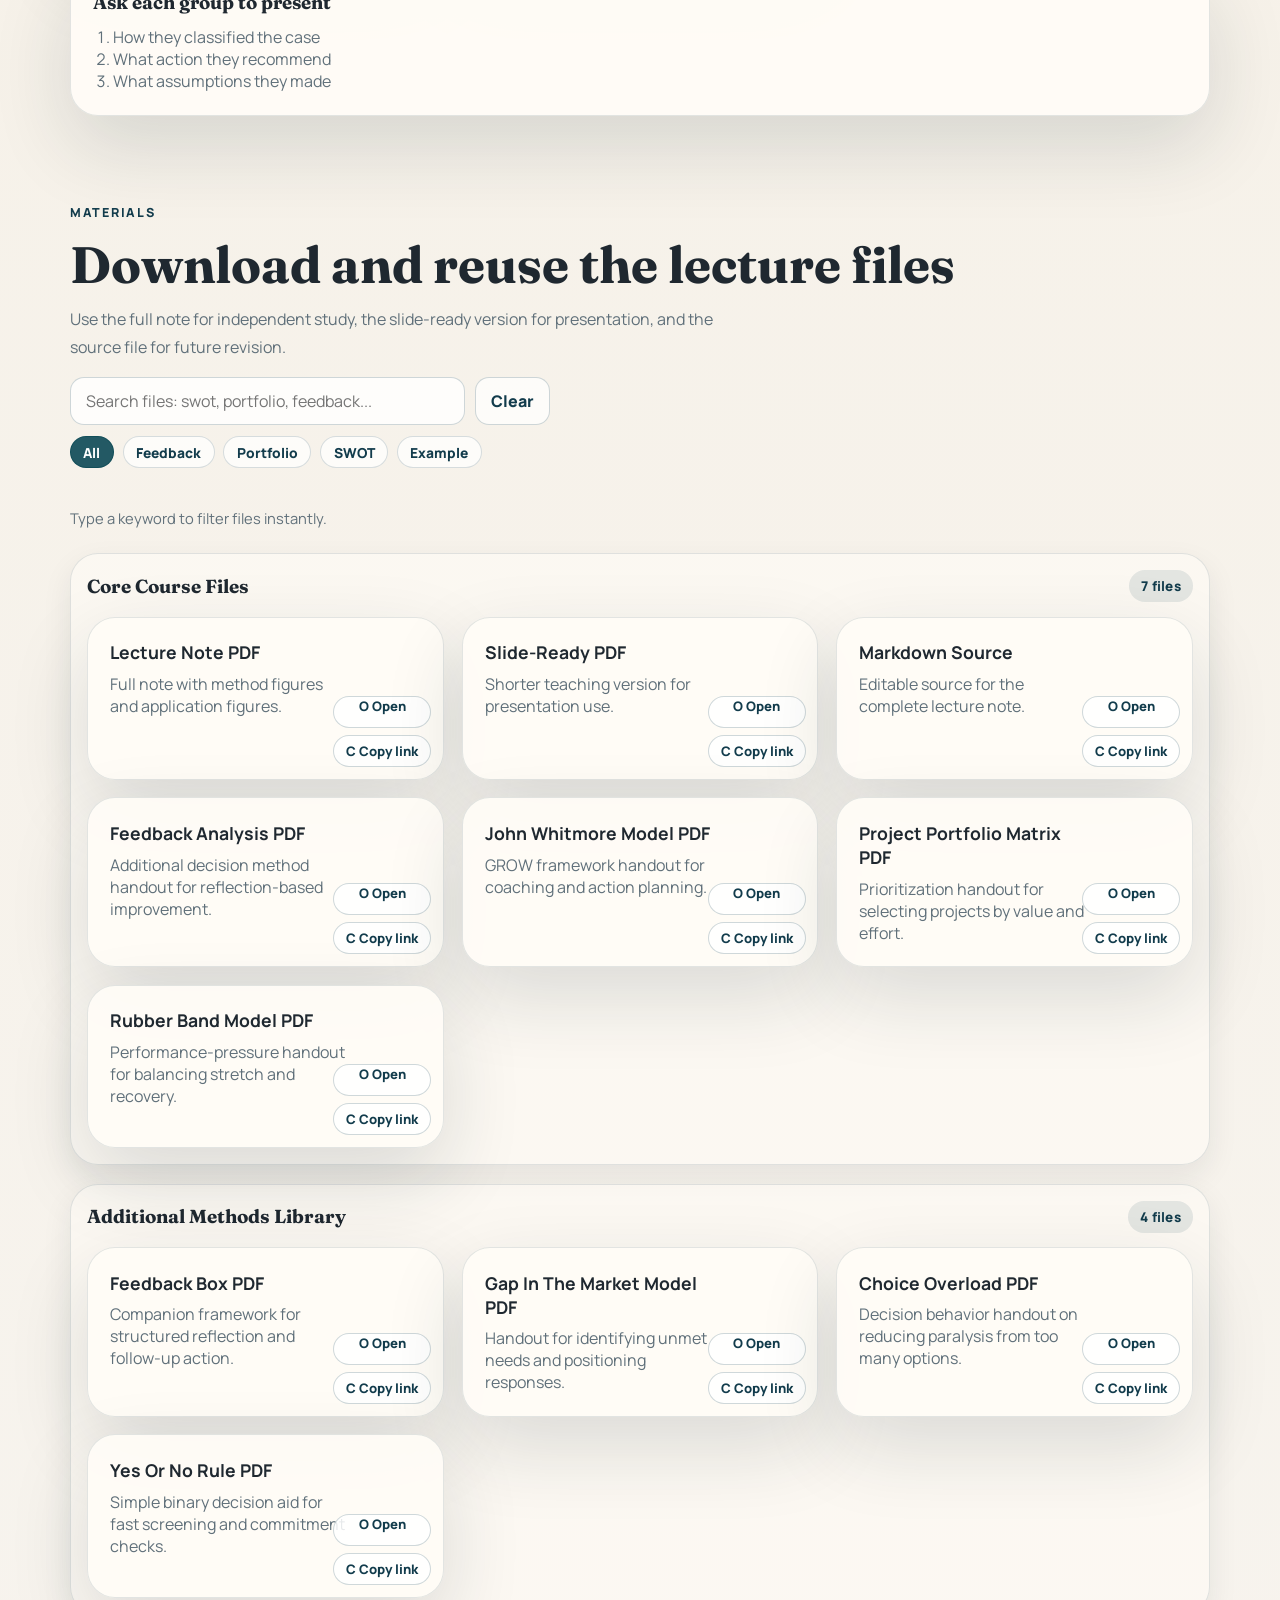
==== commit 23eeb7d1: "Add Choice Overload figure to Method 10 right panel" ====
--- a/index.html
+++ b/index.html
@@ -586,6 +586,10 @@
             <blockquote>Teaching point: narrowing options early improves both speed and quality.</blockquote>
           </div>
           <div class="method-card__visuals">
+            <figure class="figure-card">
+              <img src="application-figures/choice-overload-options-confusion-curve.svg" alt="Choice Overload curve showing confusion levels when options are too few or too many.">
+              <figcaption>Application figure: confusion falls with sufficient options, then rises again when options become excessive.</figcaption>
+            </figure>
             <figure class="figure-card figure-card--application">
               <figcaption>Method handout available as PDF.</figcaption>
               <p>Open the full file for classroom explanation and examples.</p>
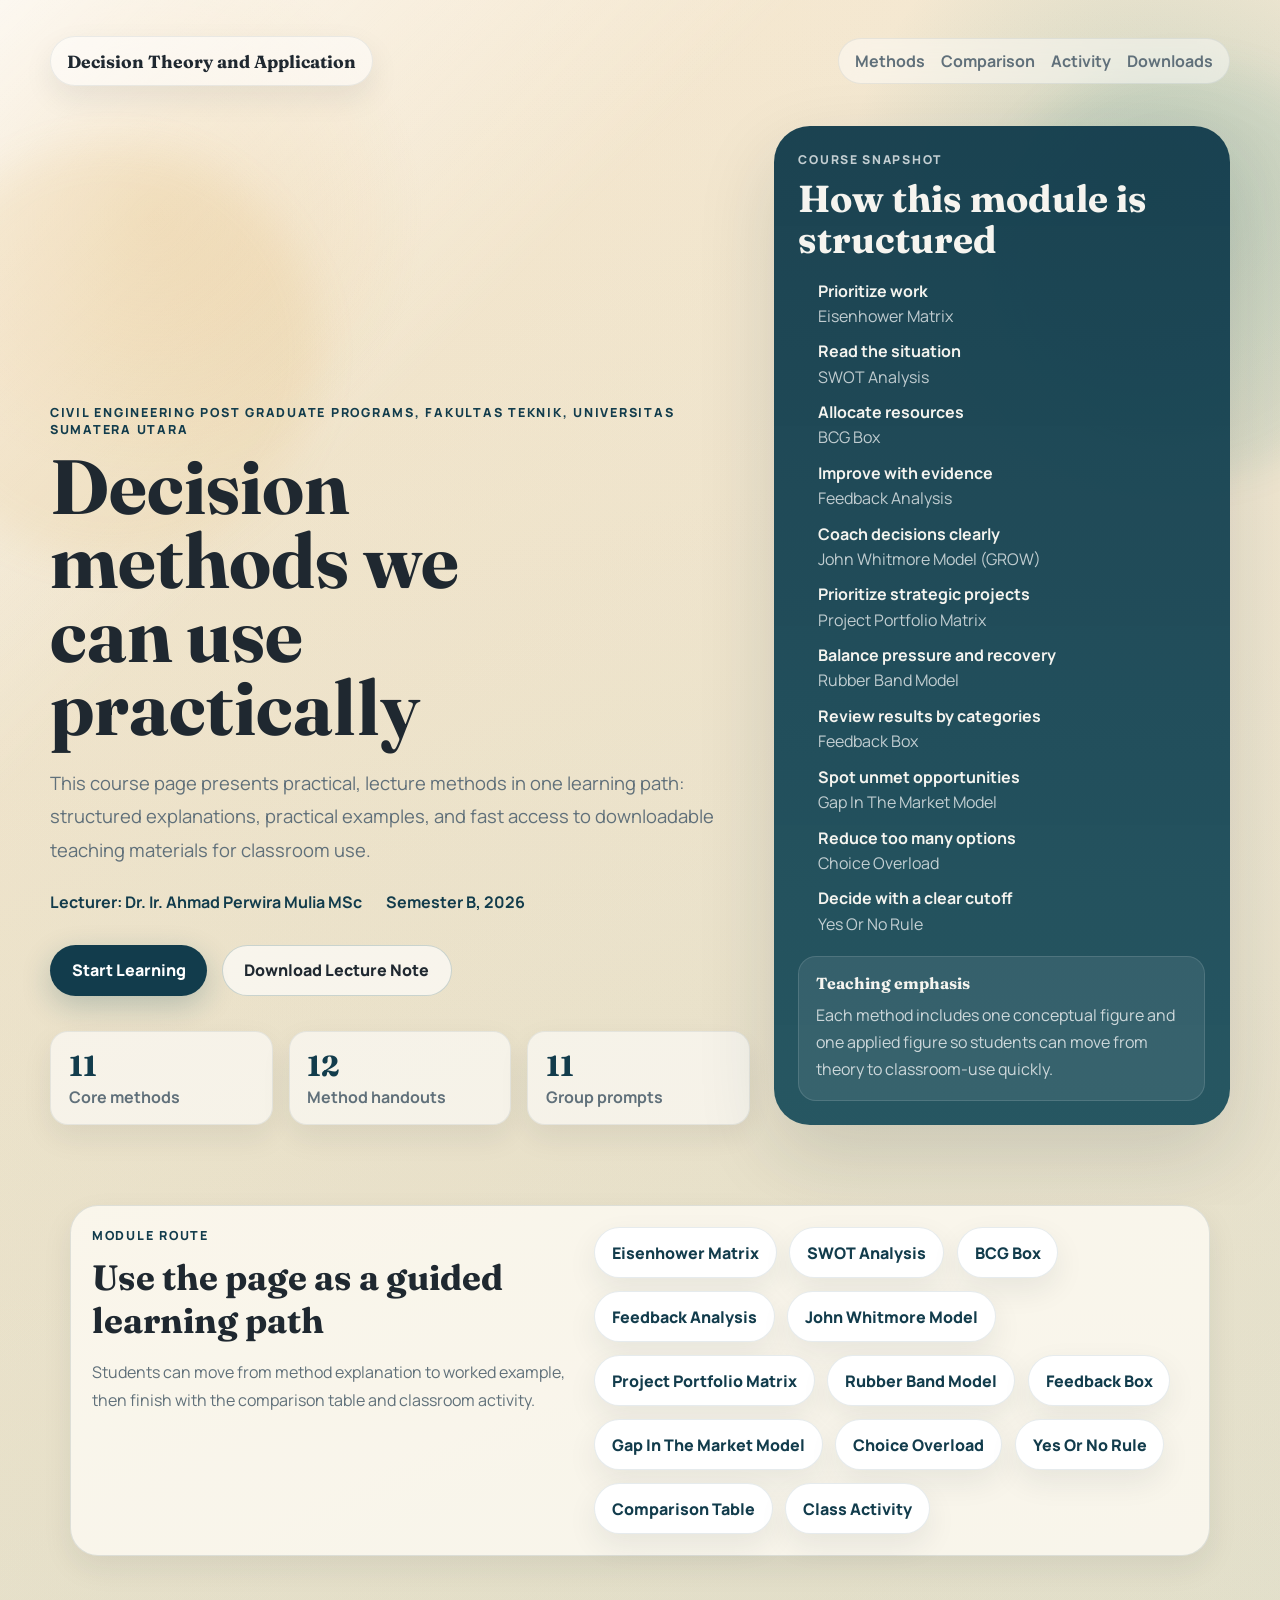
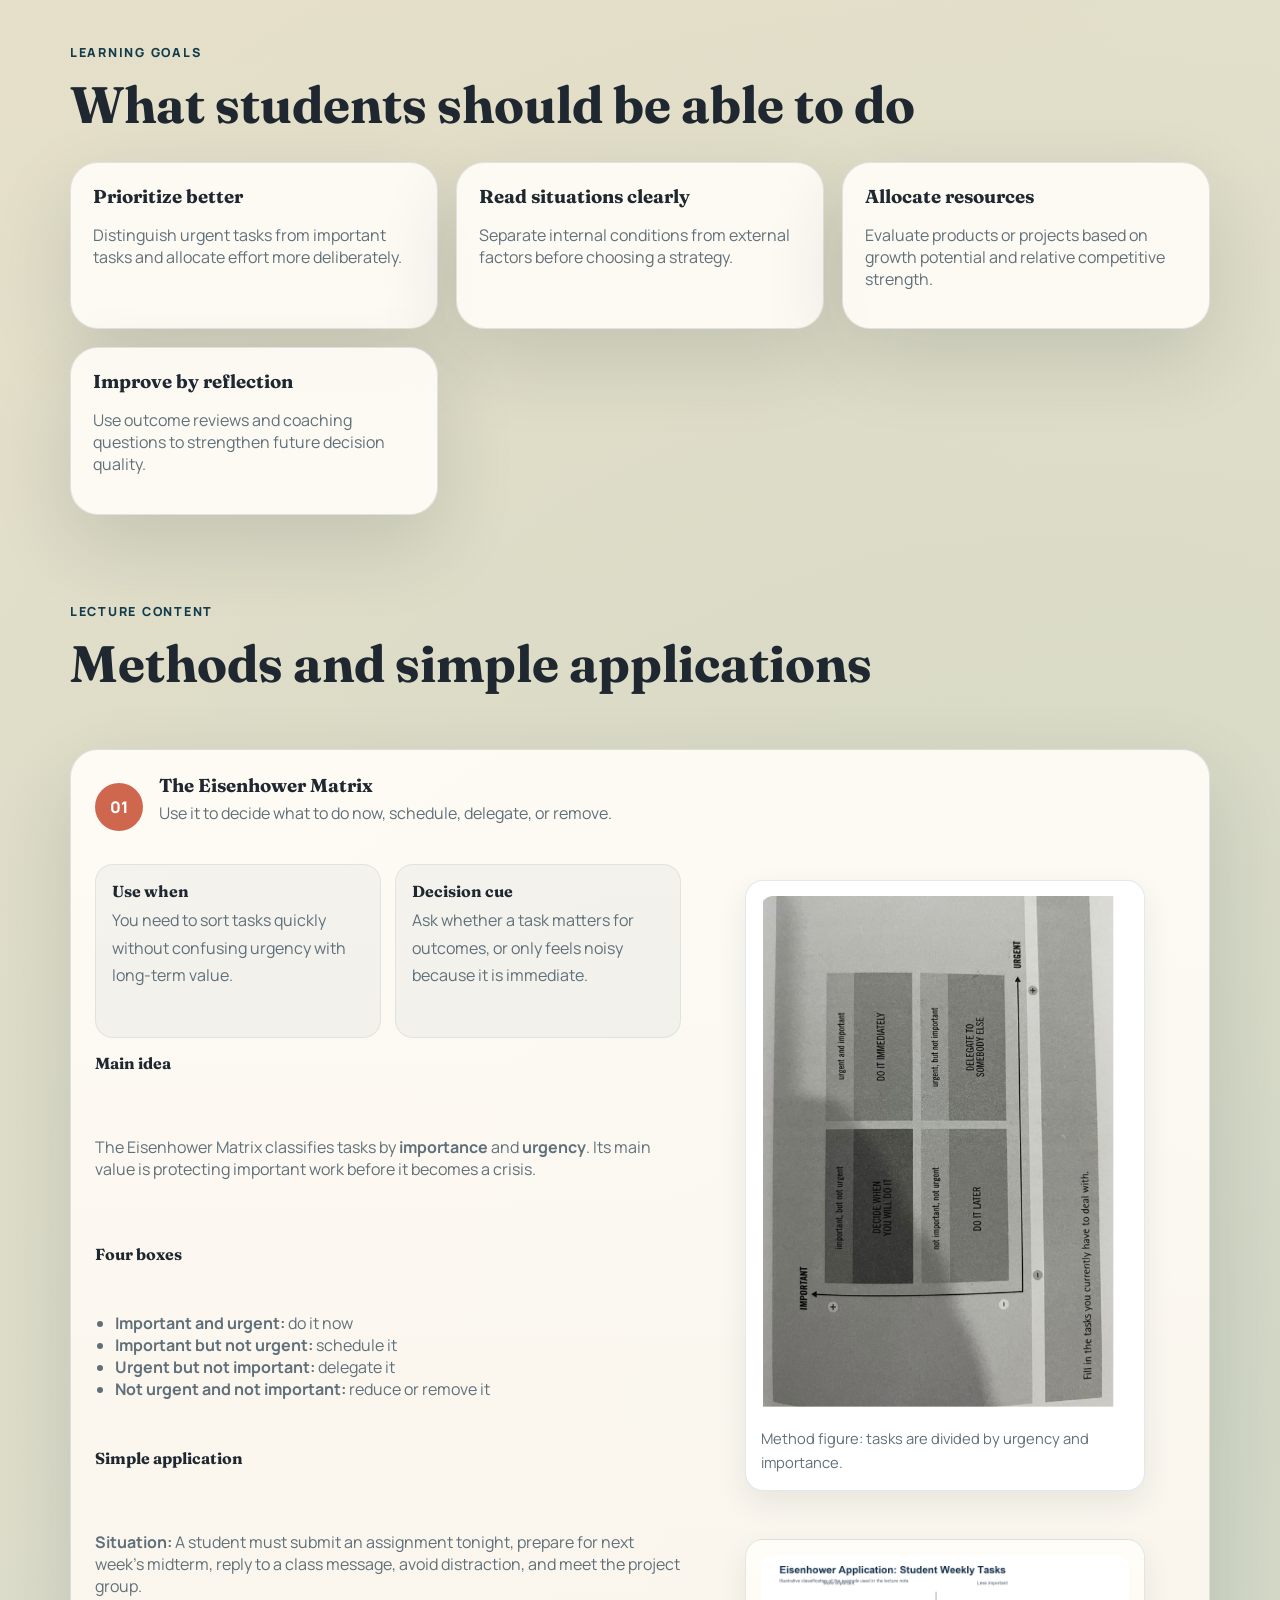
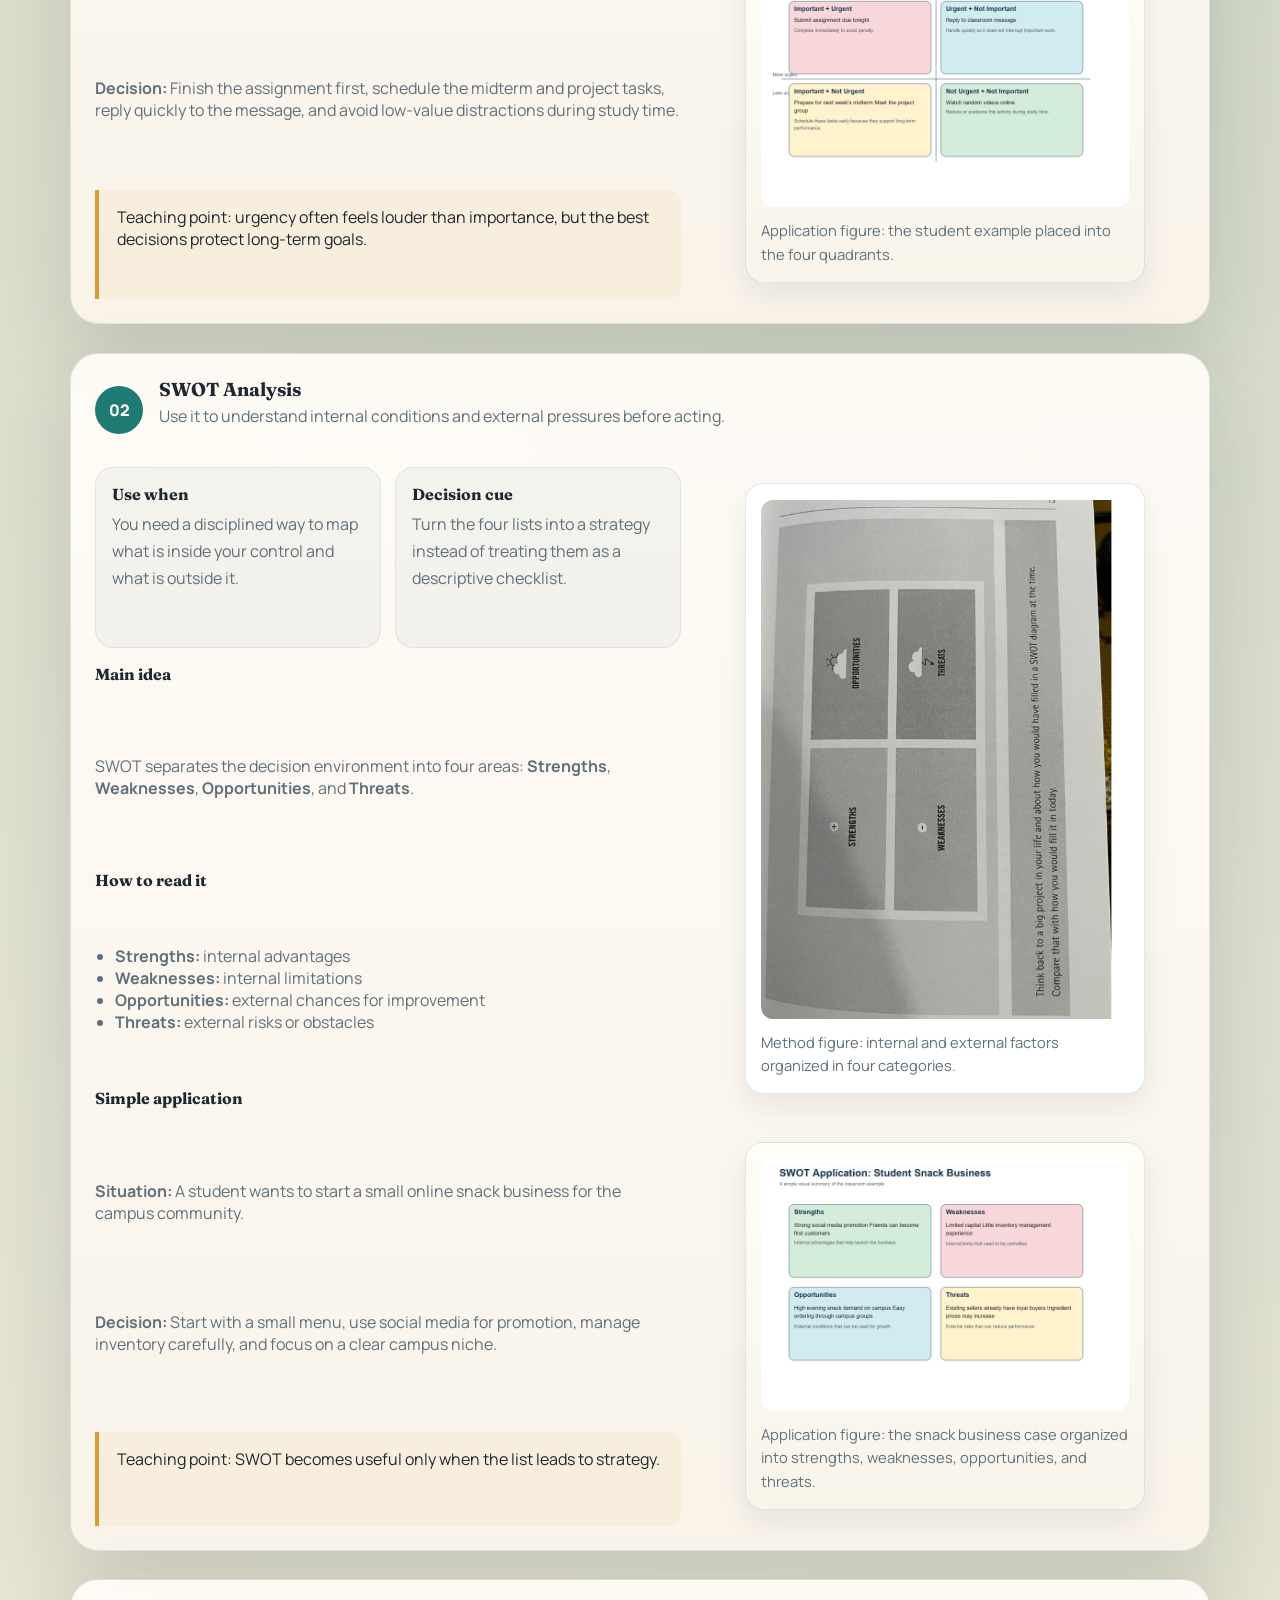
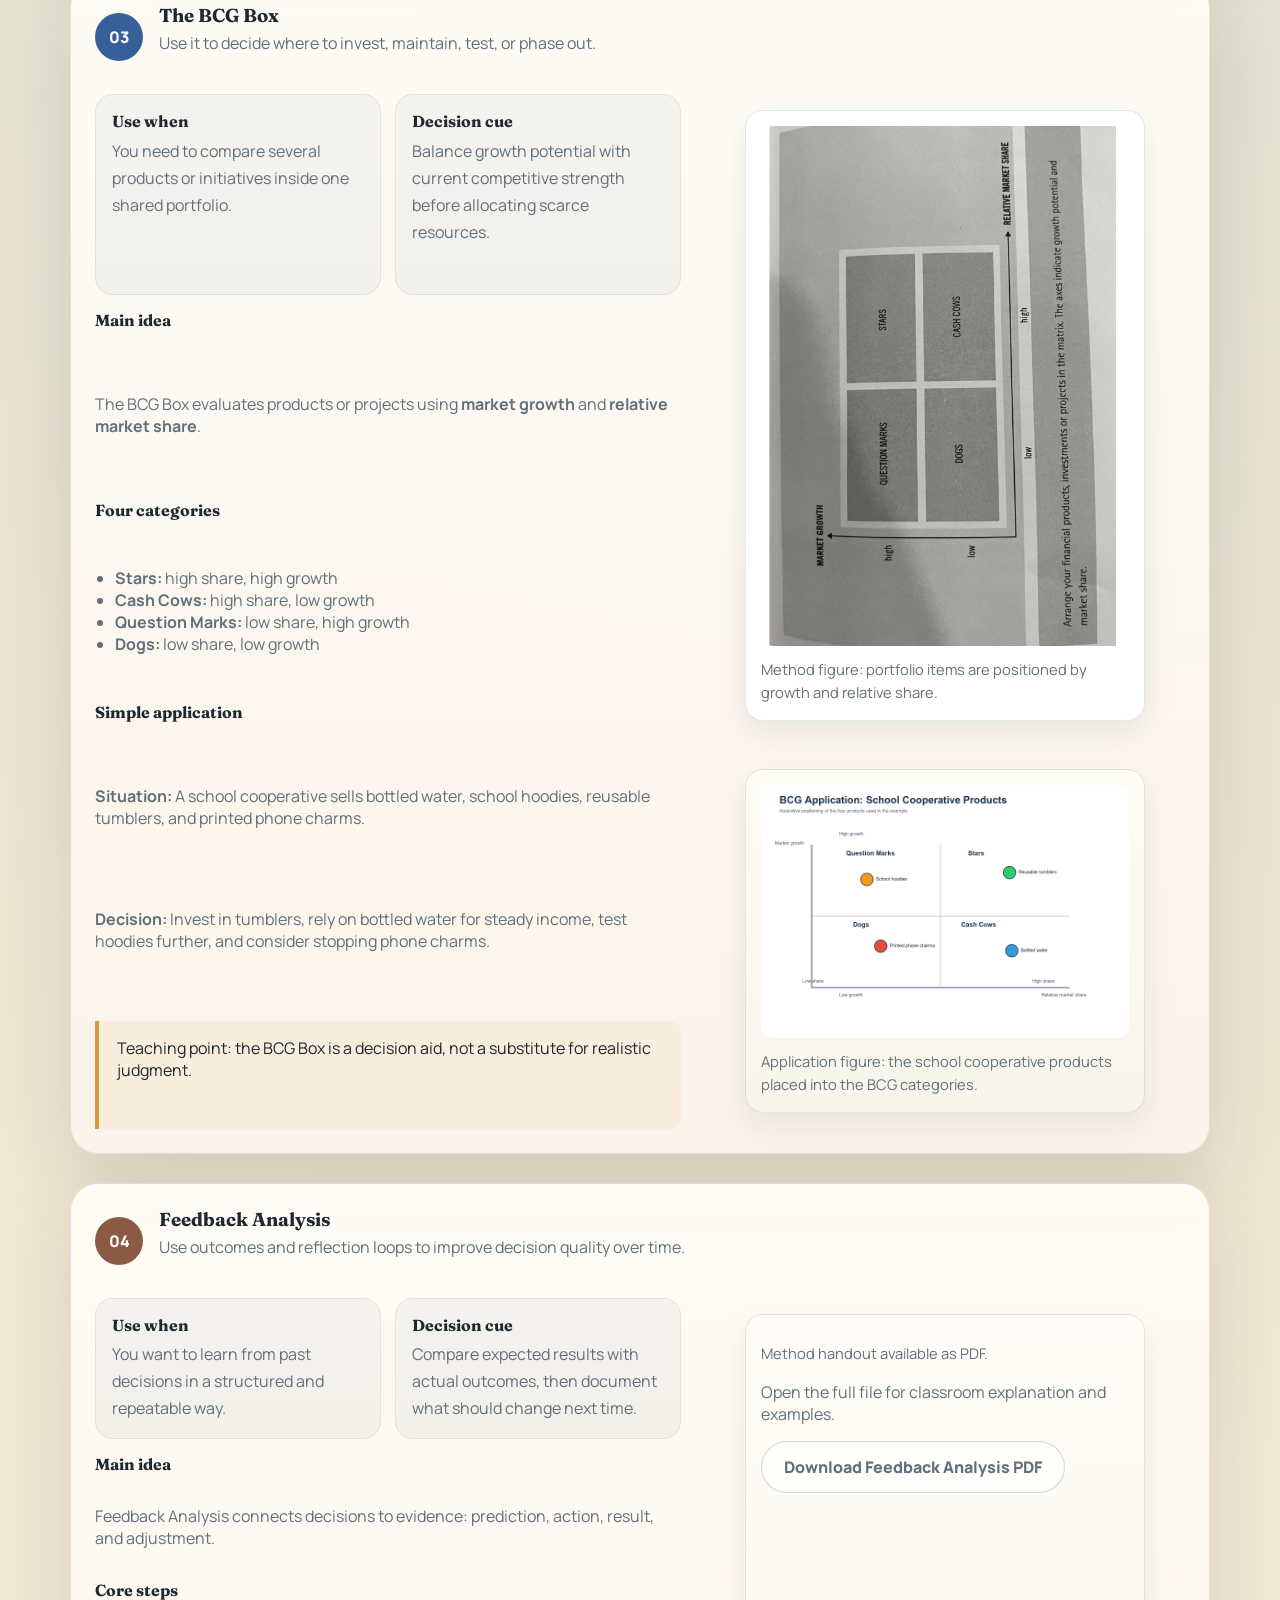
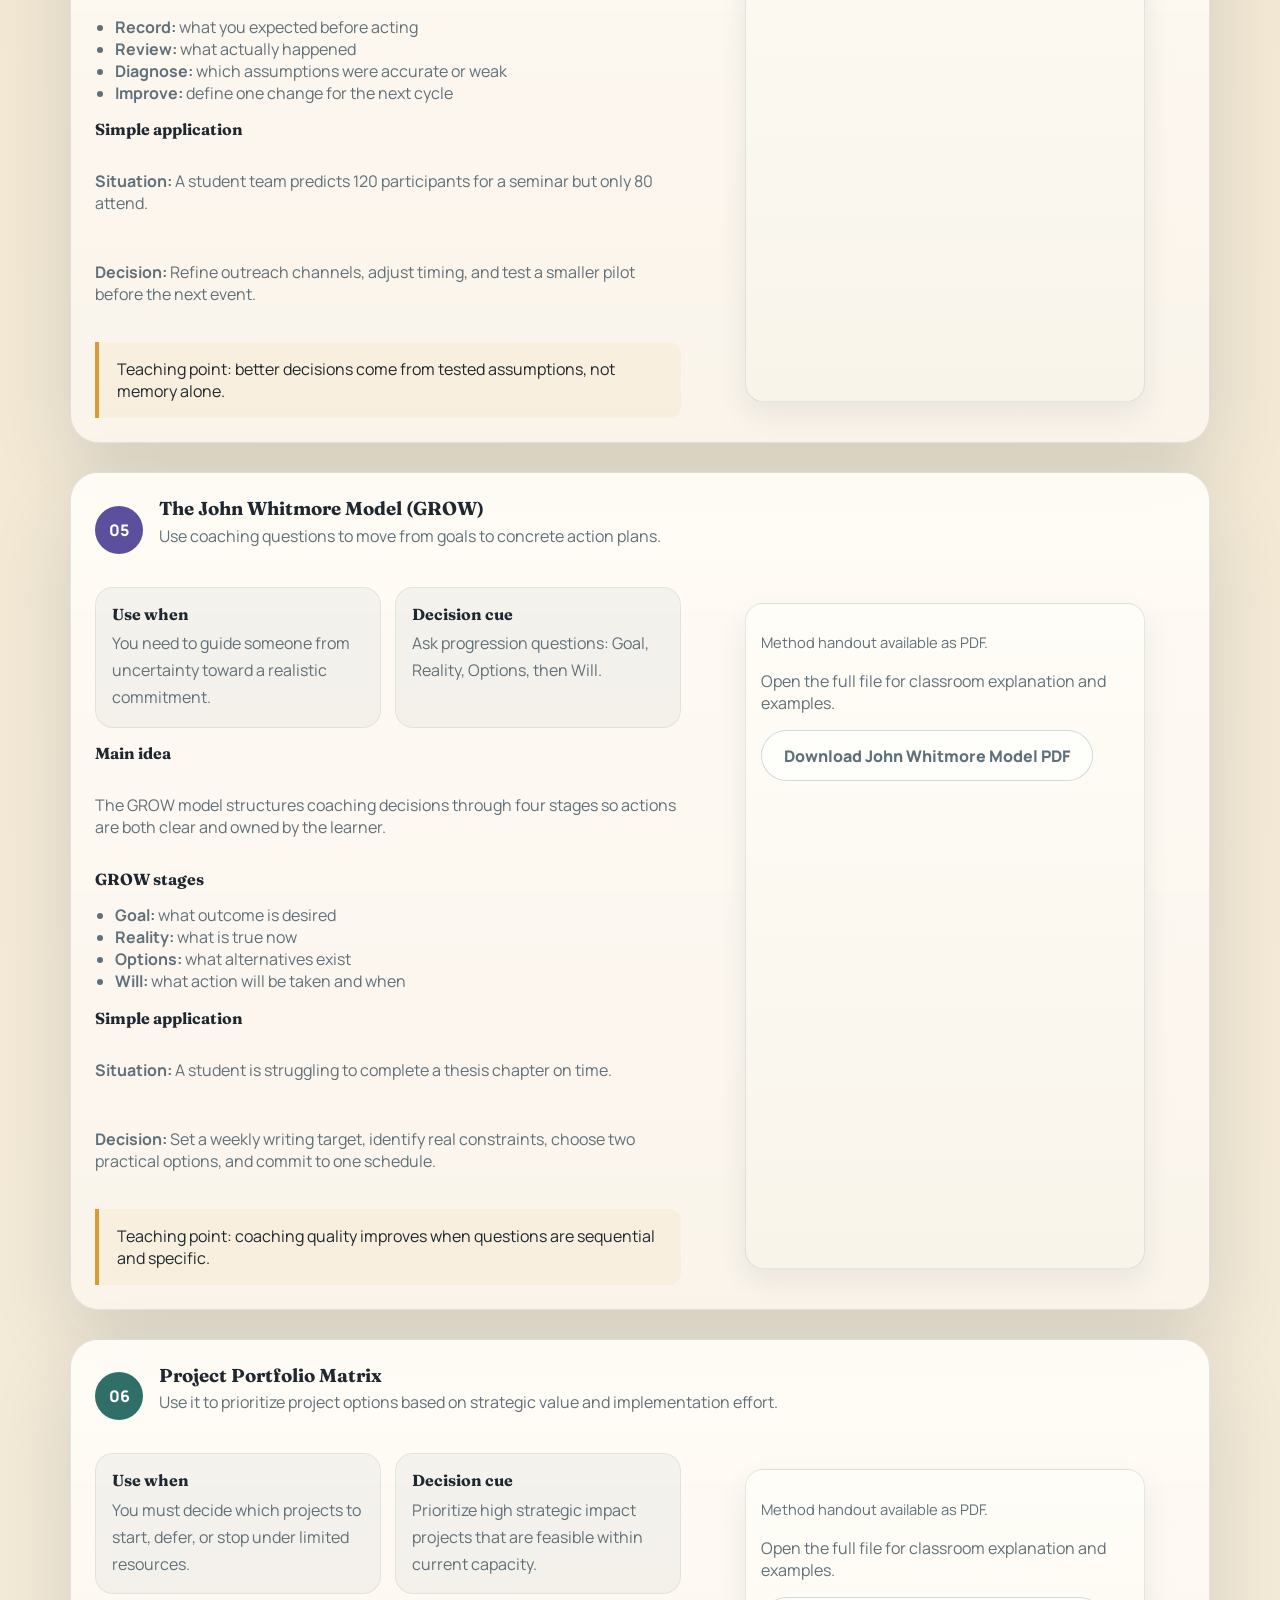
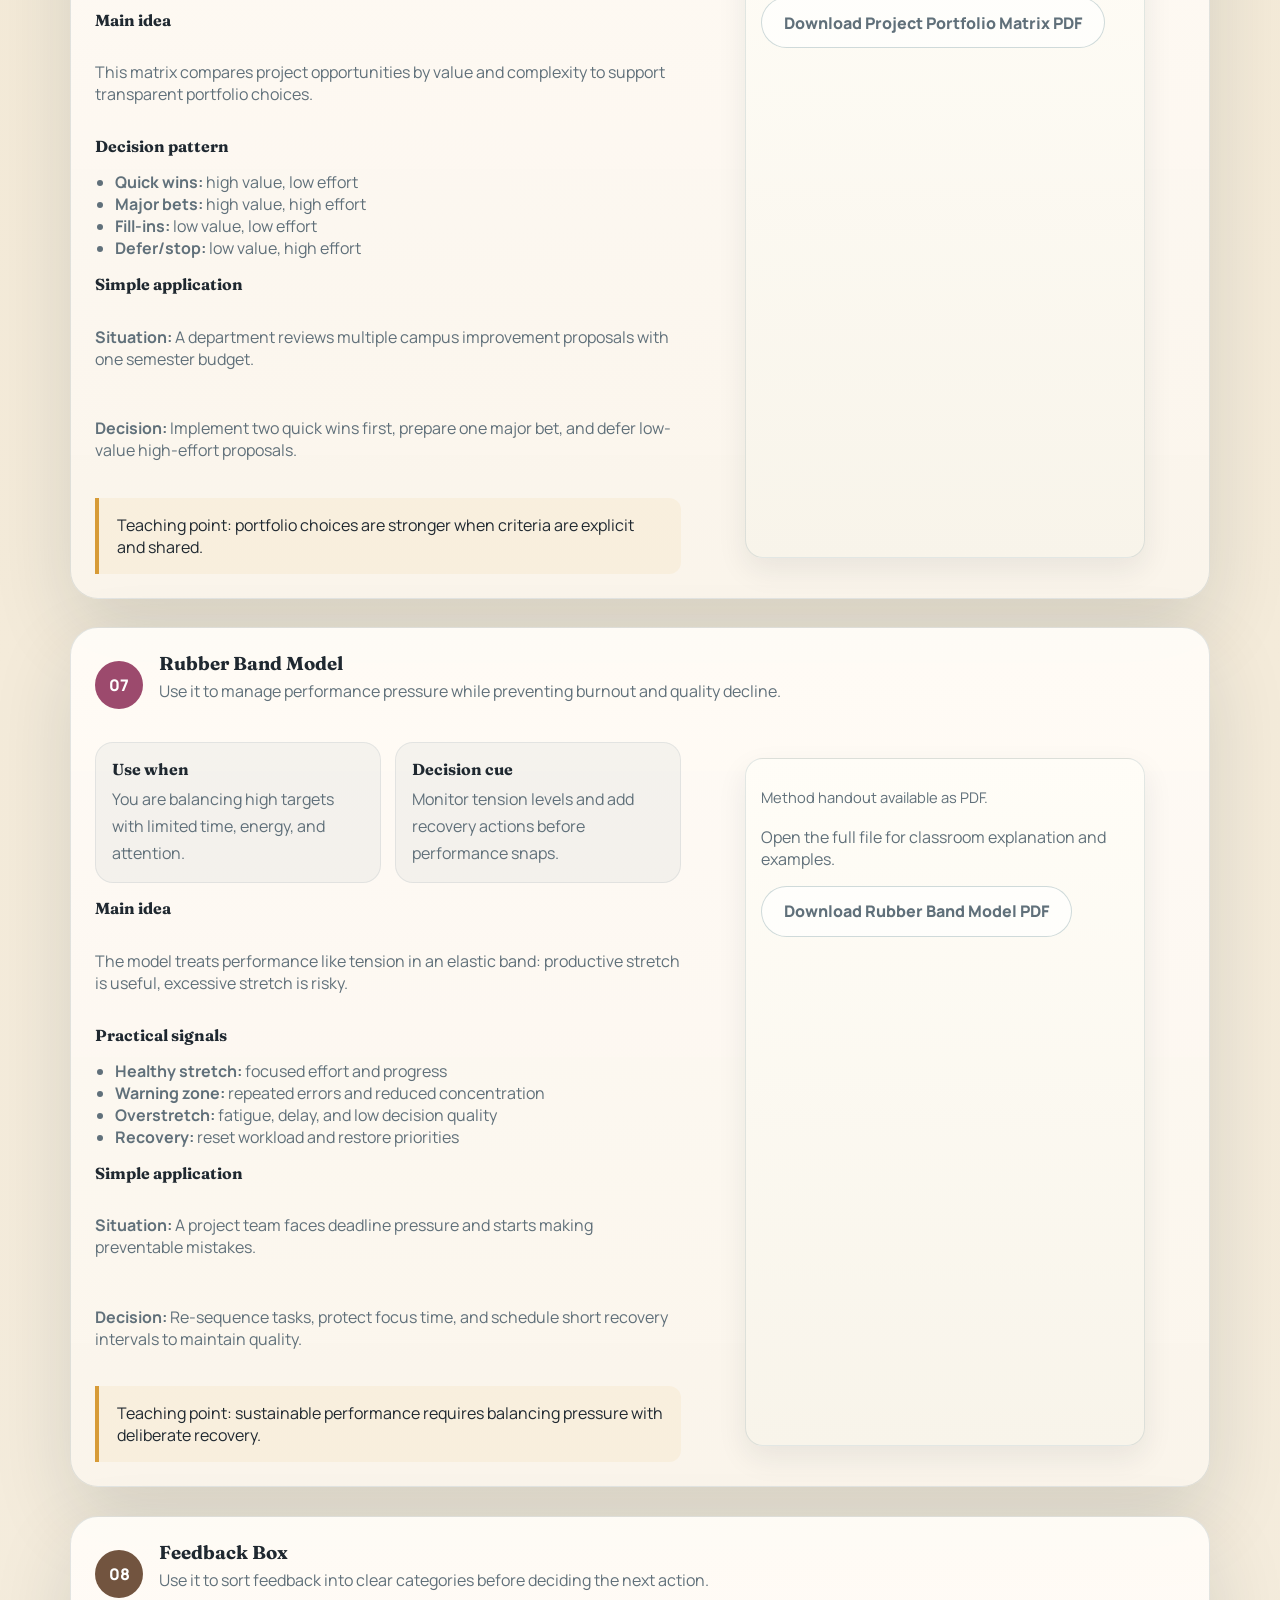
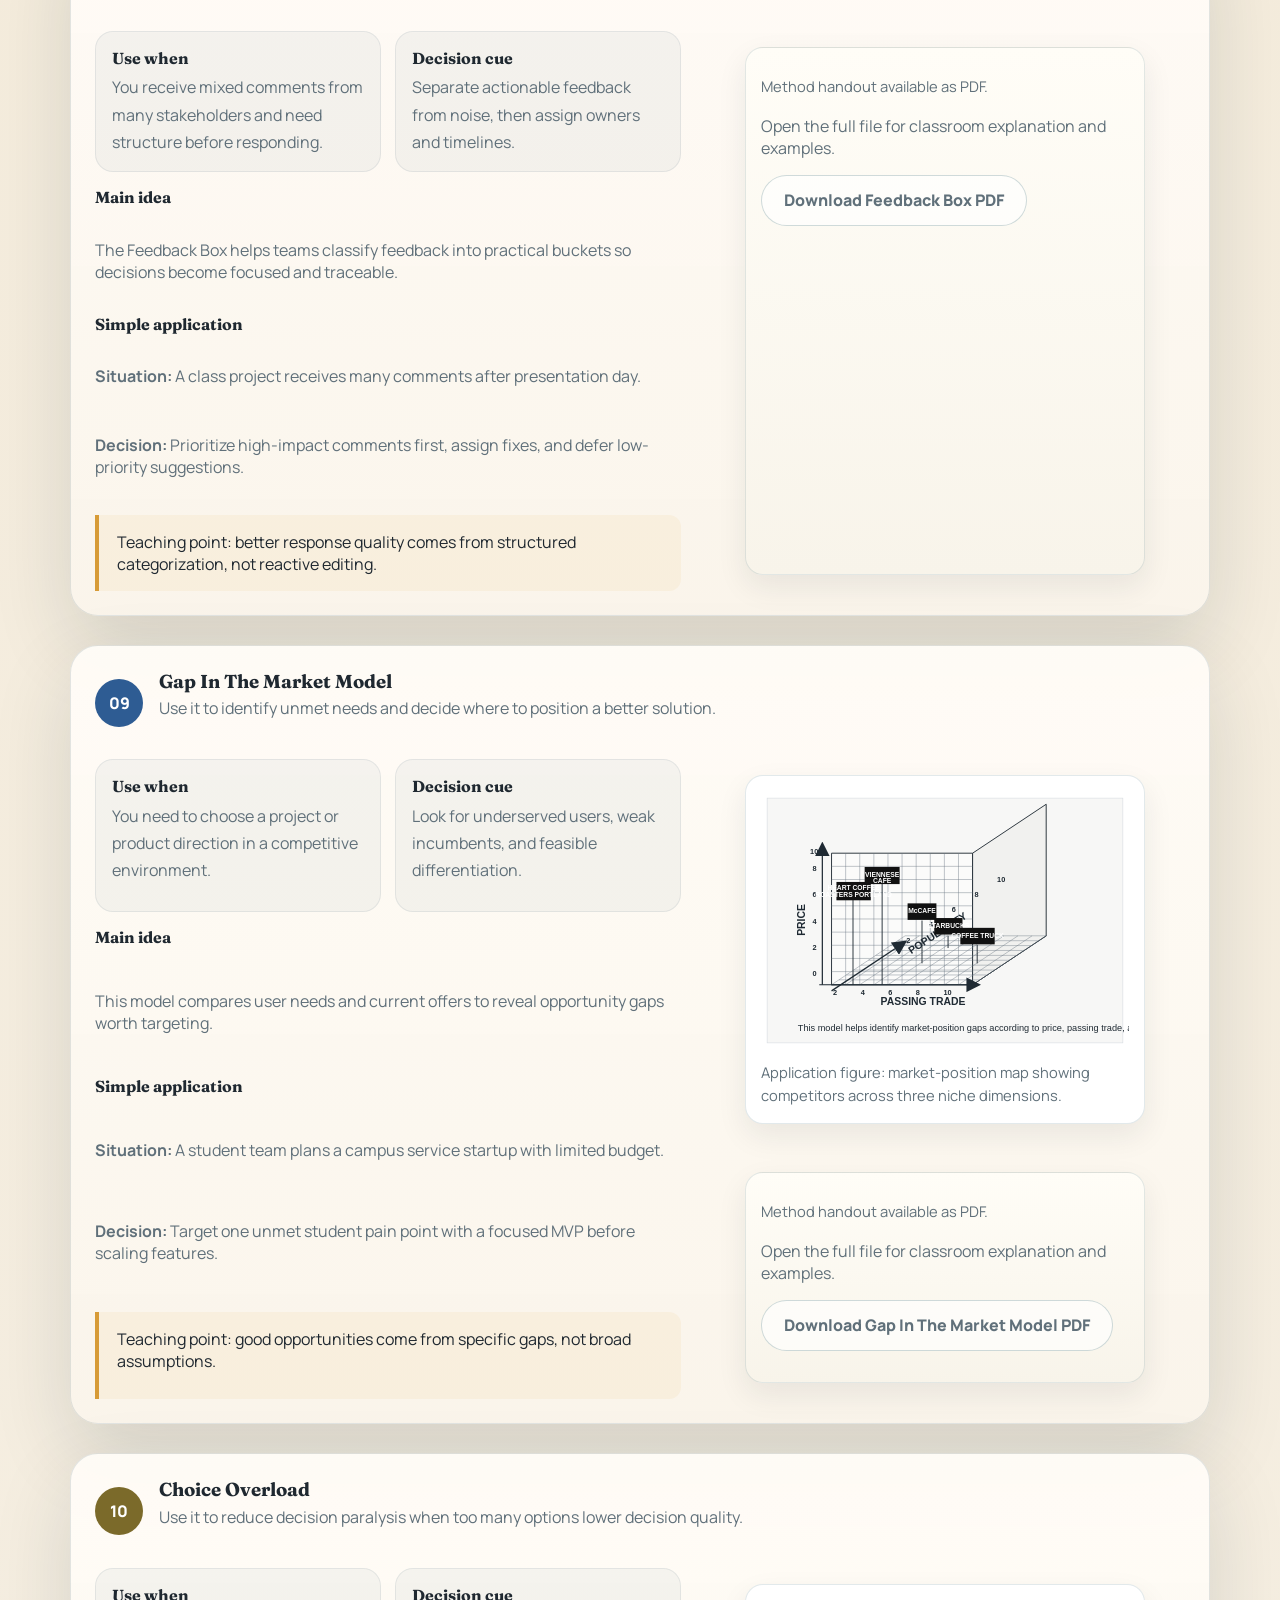
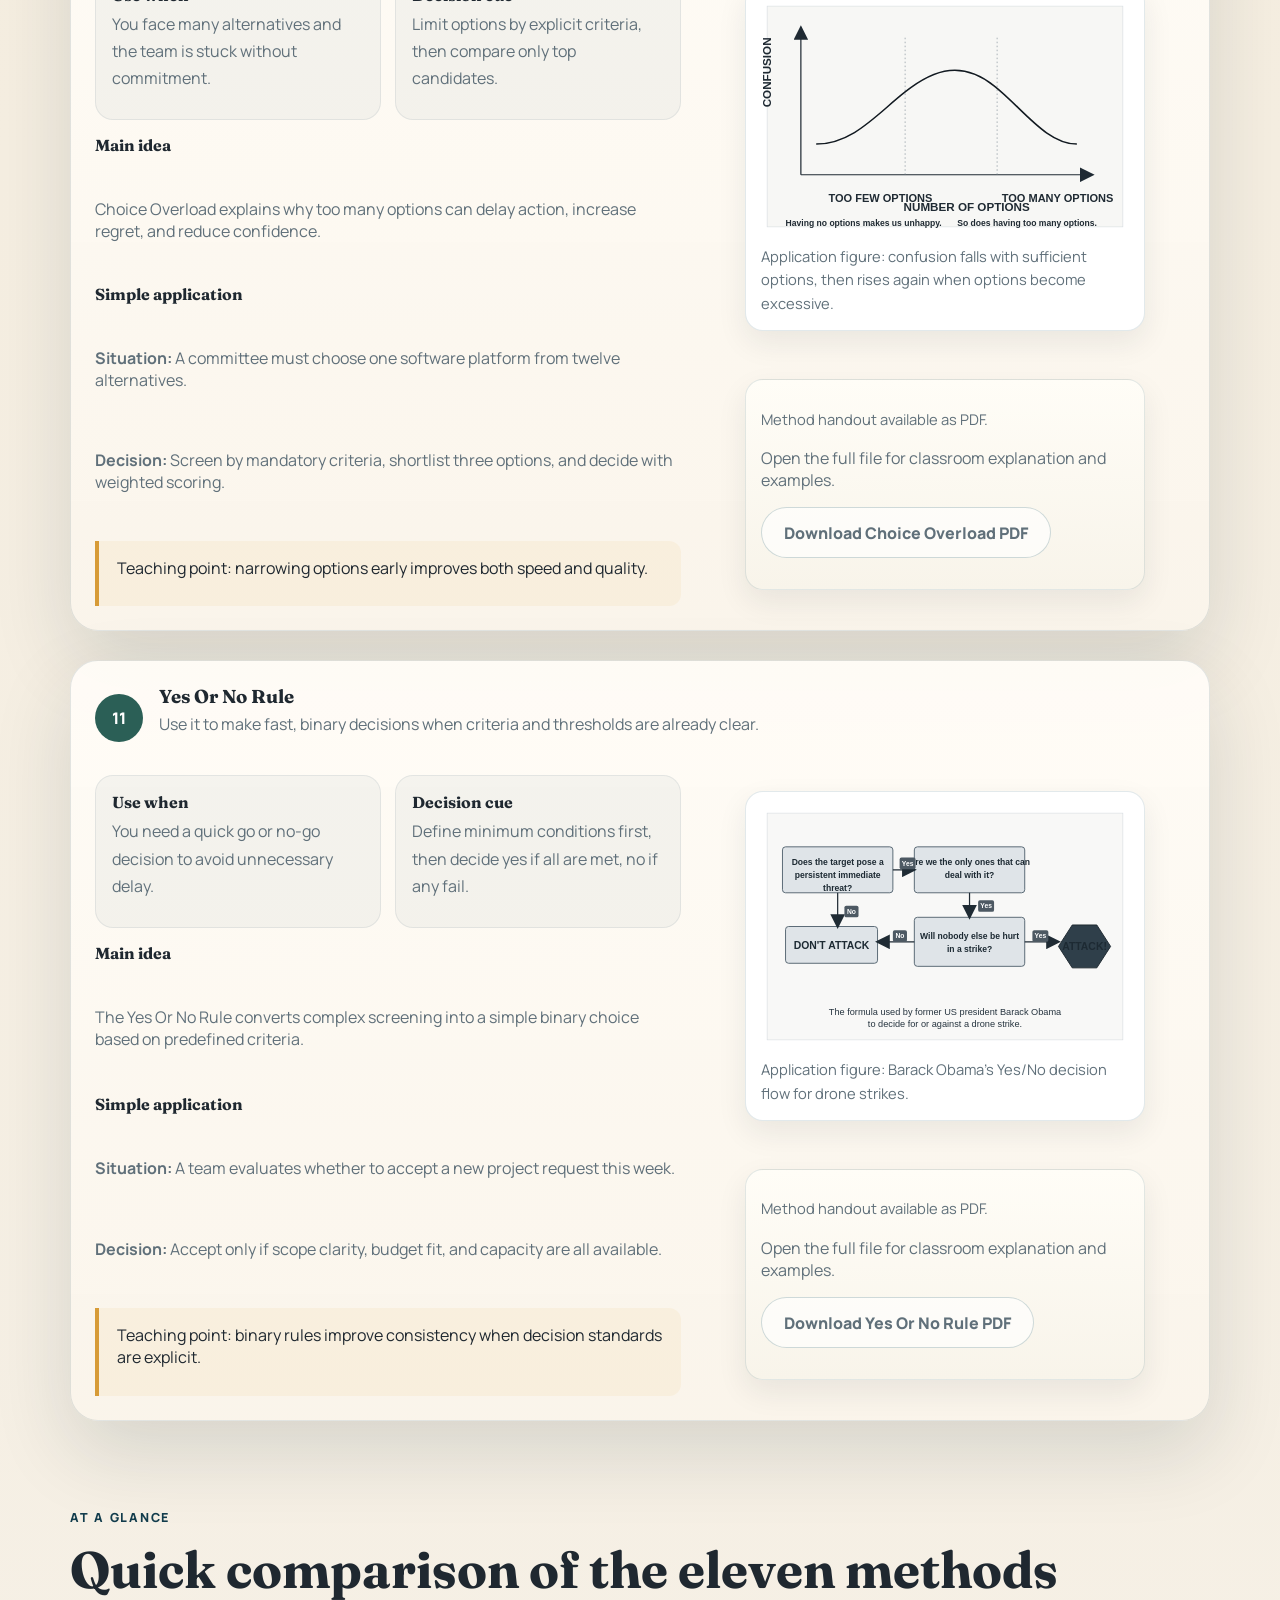
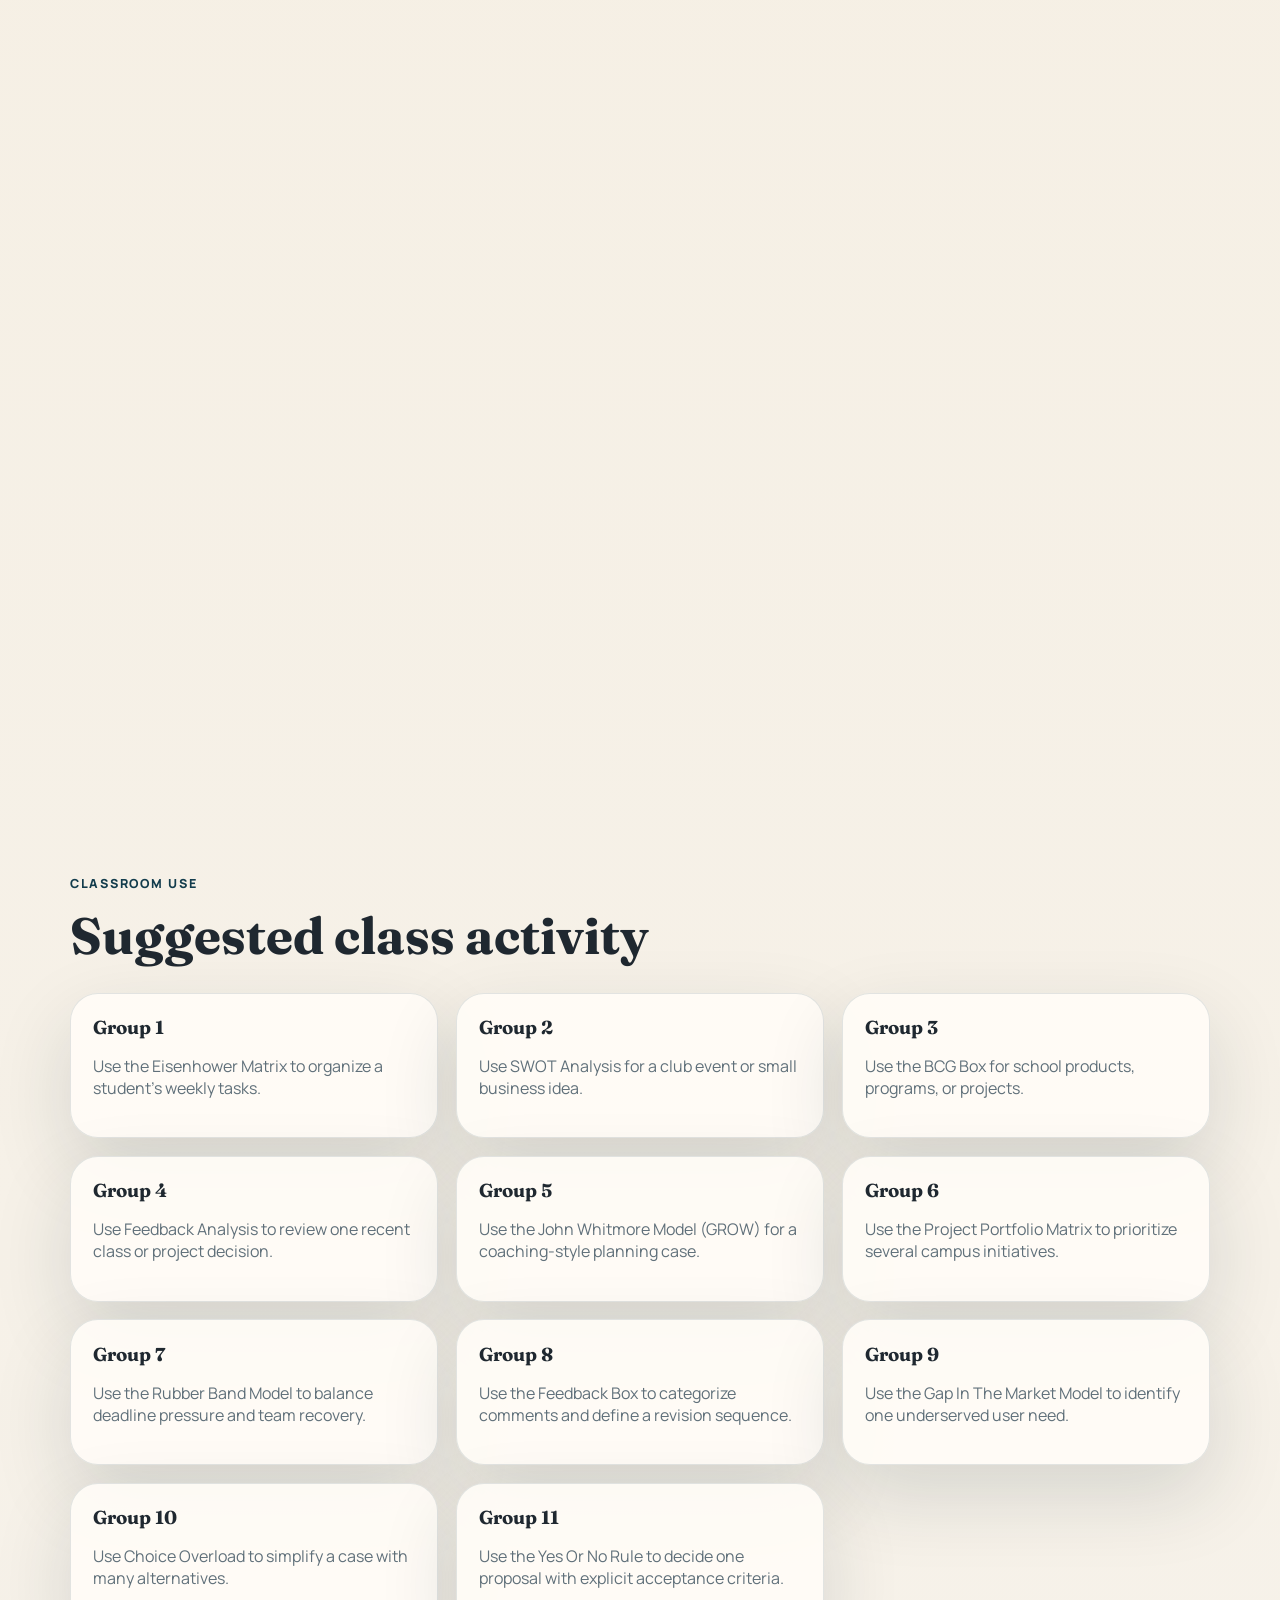
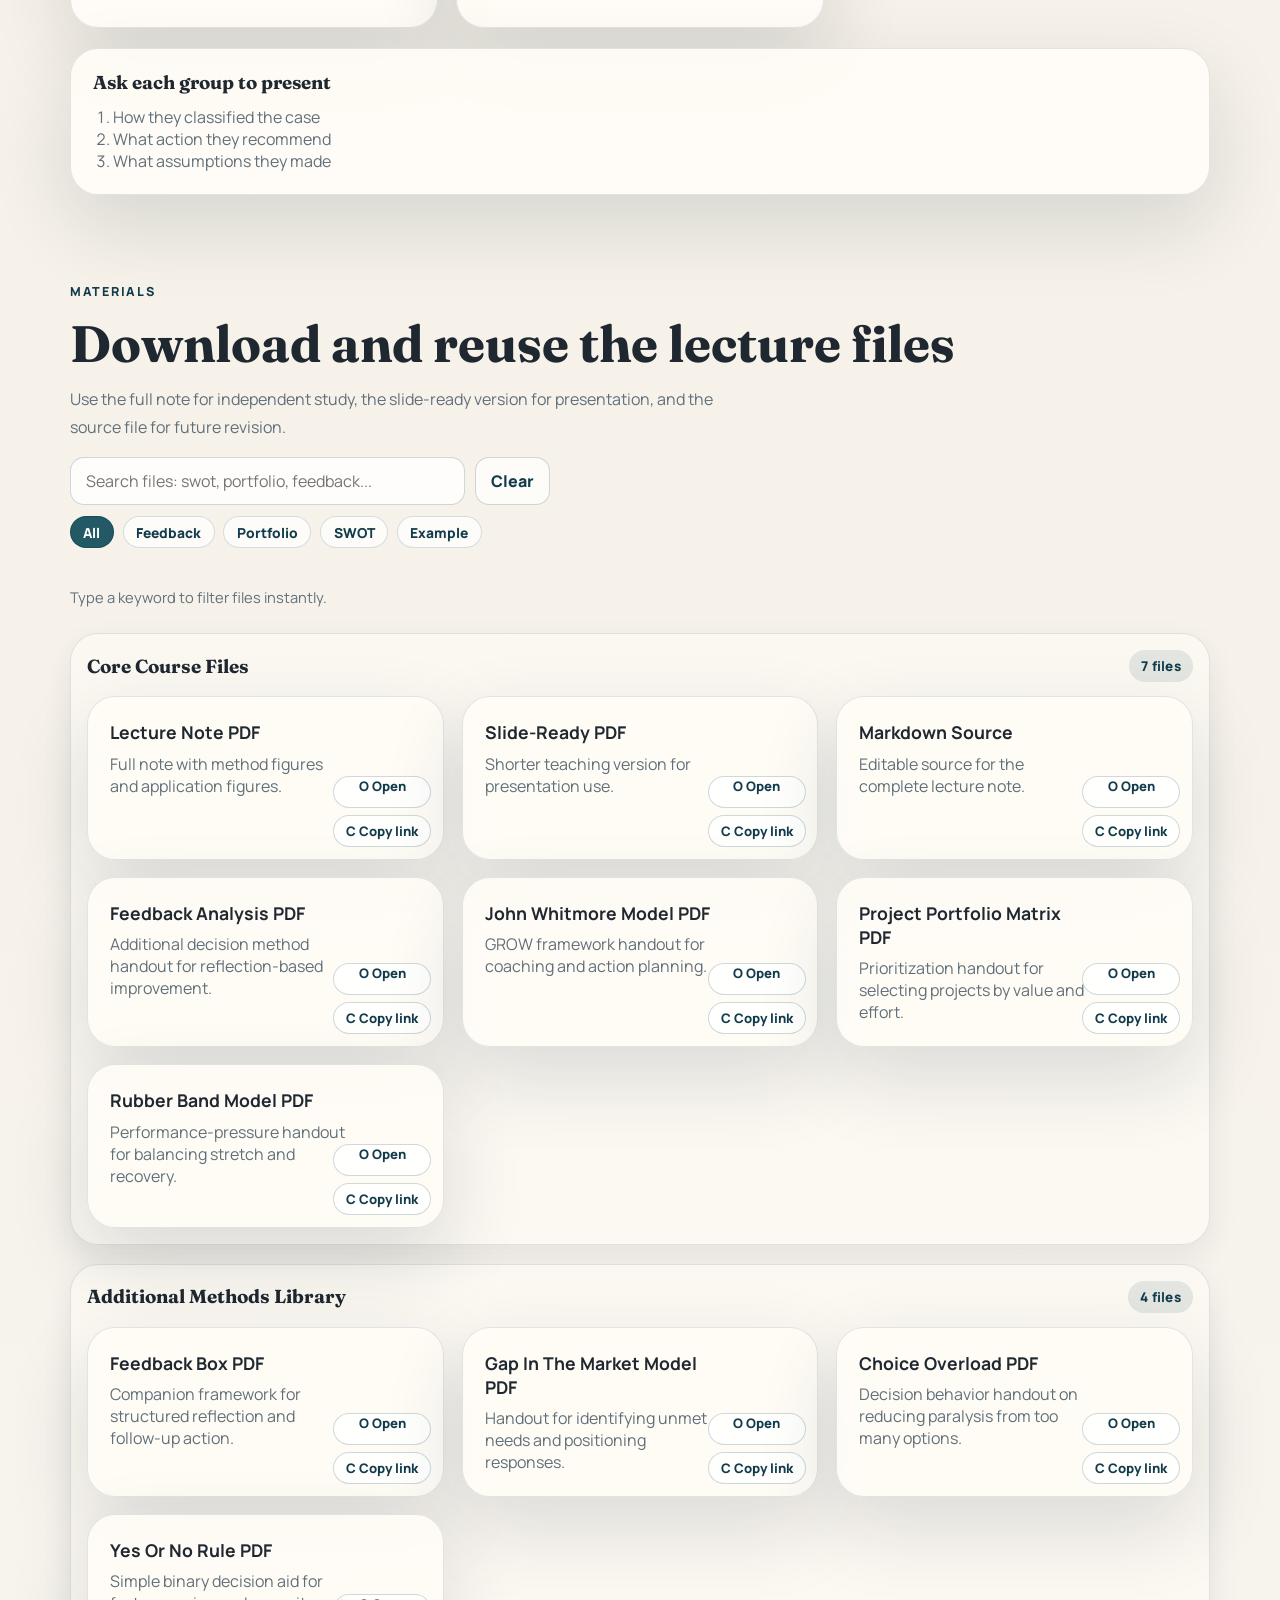
==== commit 33c9dec7: "Add Gap In The Market figure to Method 9 right panel" ====
--- a/index.html
+++ b/index.html
@@ -549,6 +549,10 @@
             <blockquote>Teaching point: good opportunities come from specific gaps, not broad assumptions.</blockquote>
           </div>
           <div class="method-card__visuals">
+            <figure class="figure-card">
+              <img src="application-figures/gap-market-competitor-map-3d.svg" alt="3D competitor map for the Gap In The Market model across price, passing trade, and popularity.">
+              <figcaption>Application figure: market-position map showing competitors across three niche dimensions.</figcaption>
+            </figure>
             <figure class="figure-card figure-card--application">
               <figcaption>Method handout available as PDF.</figcaption>
               <p>Open the full file for classroom explanation and examples.</p>
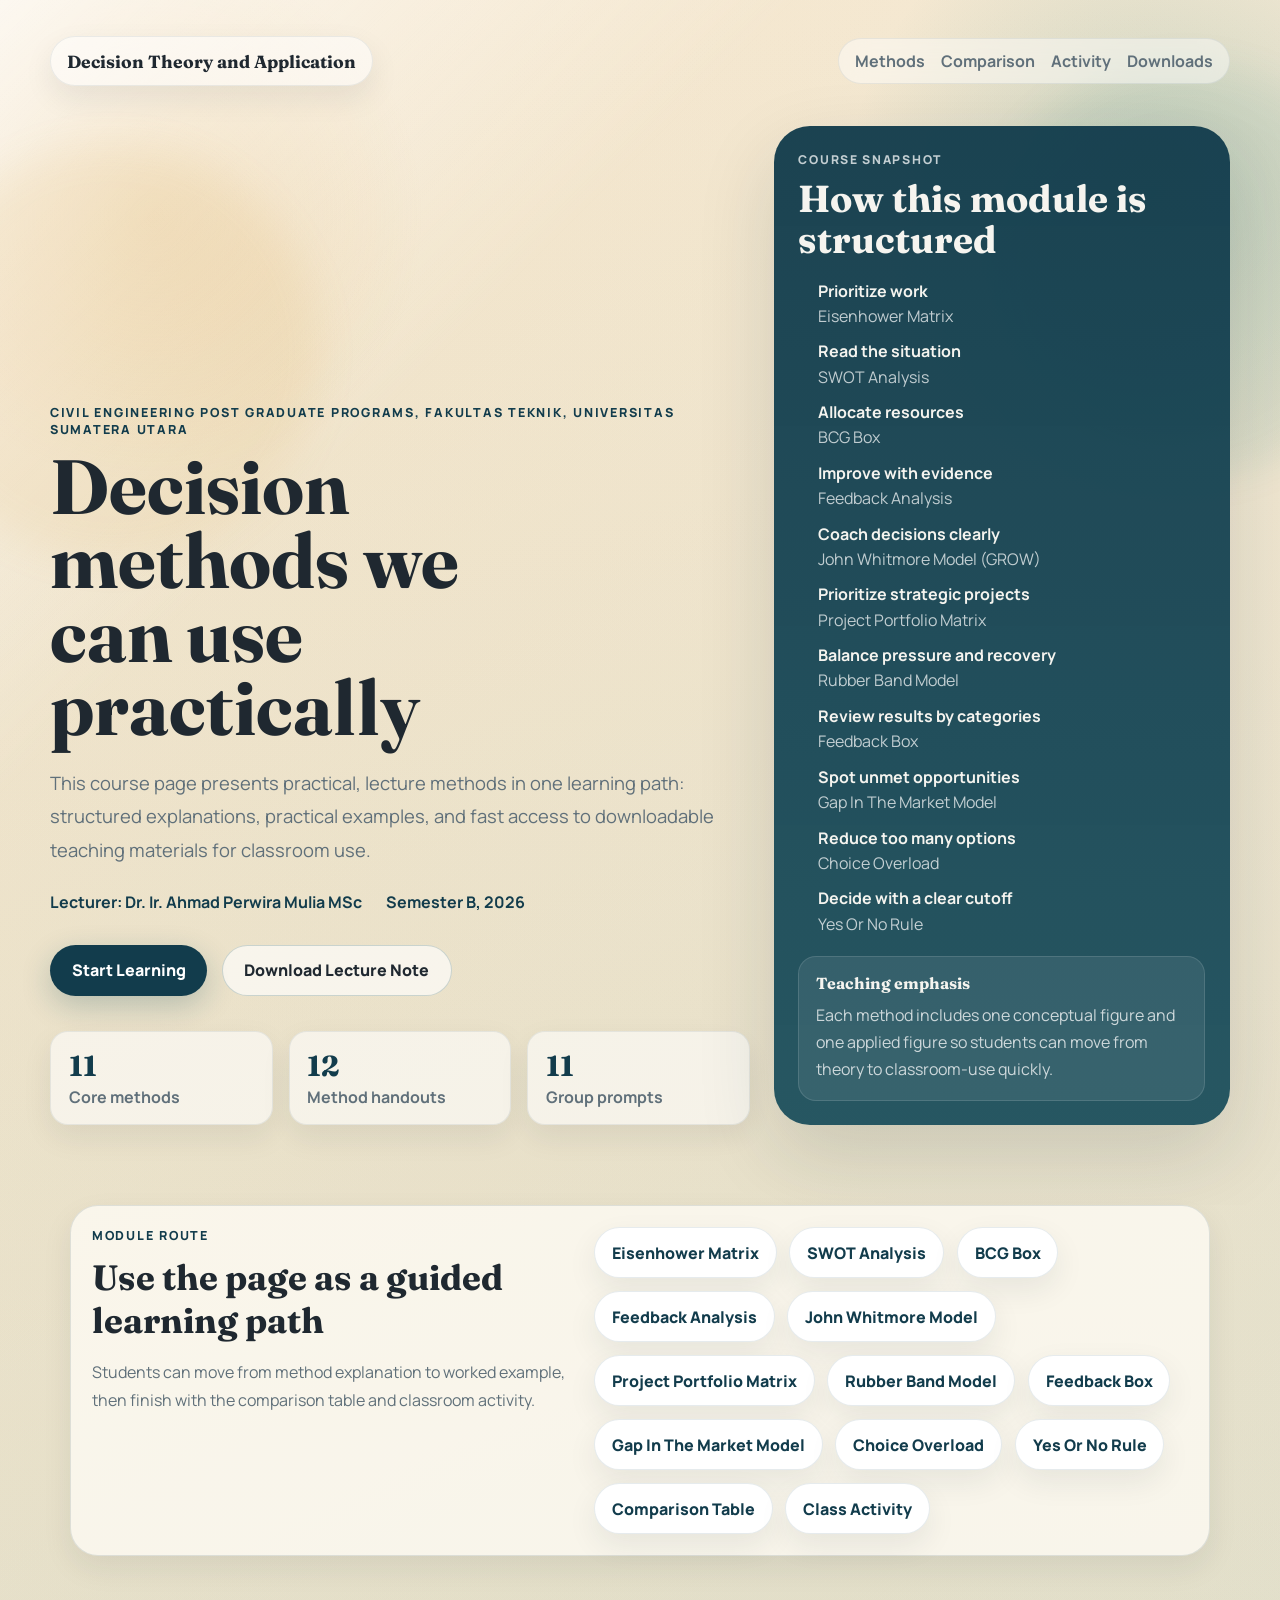
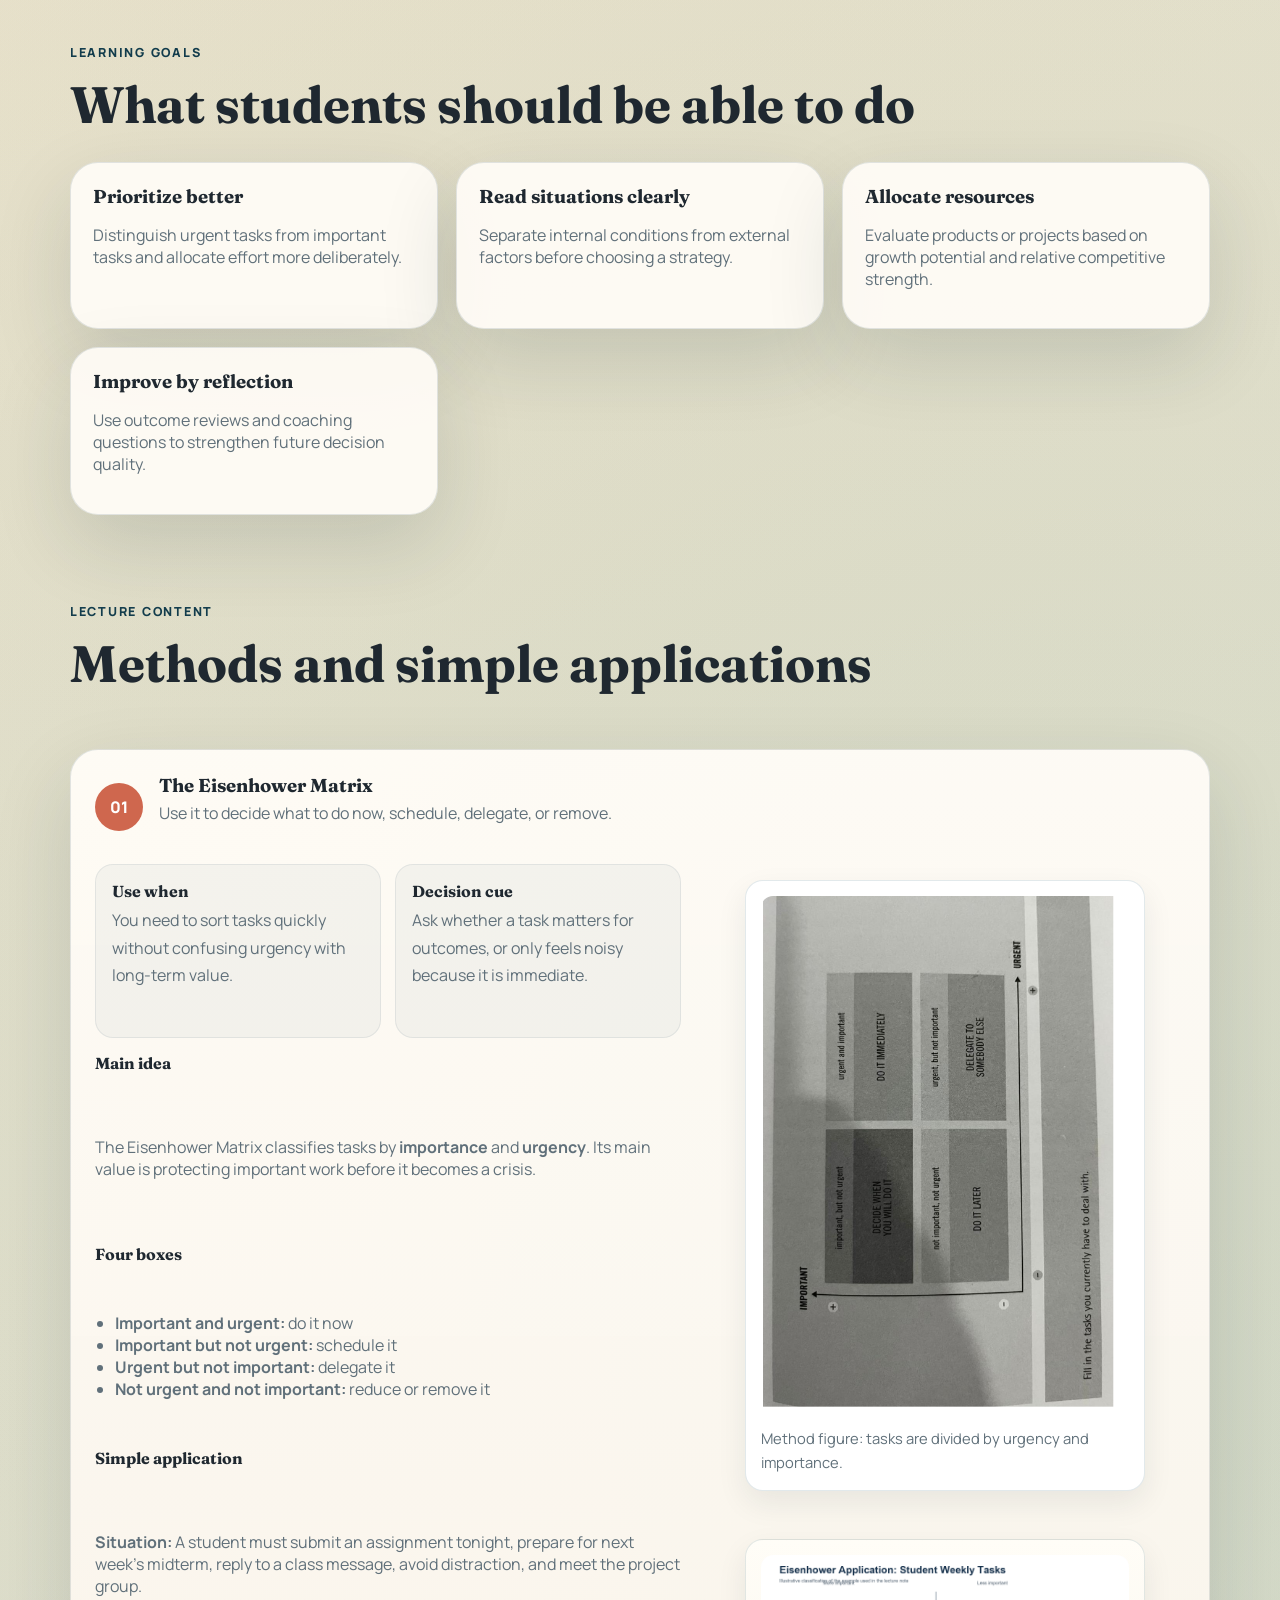
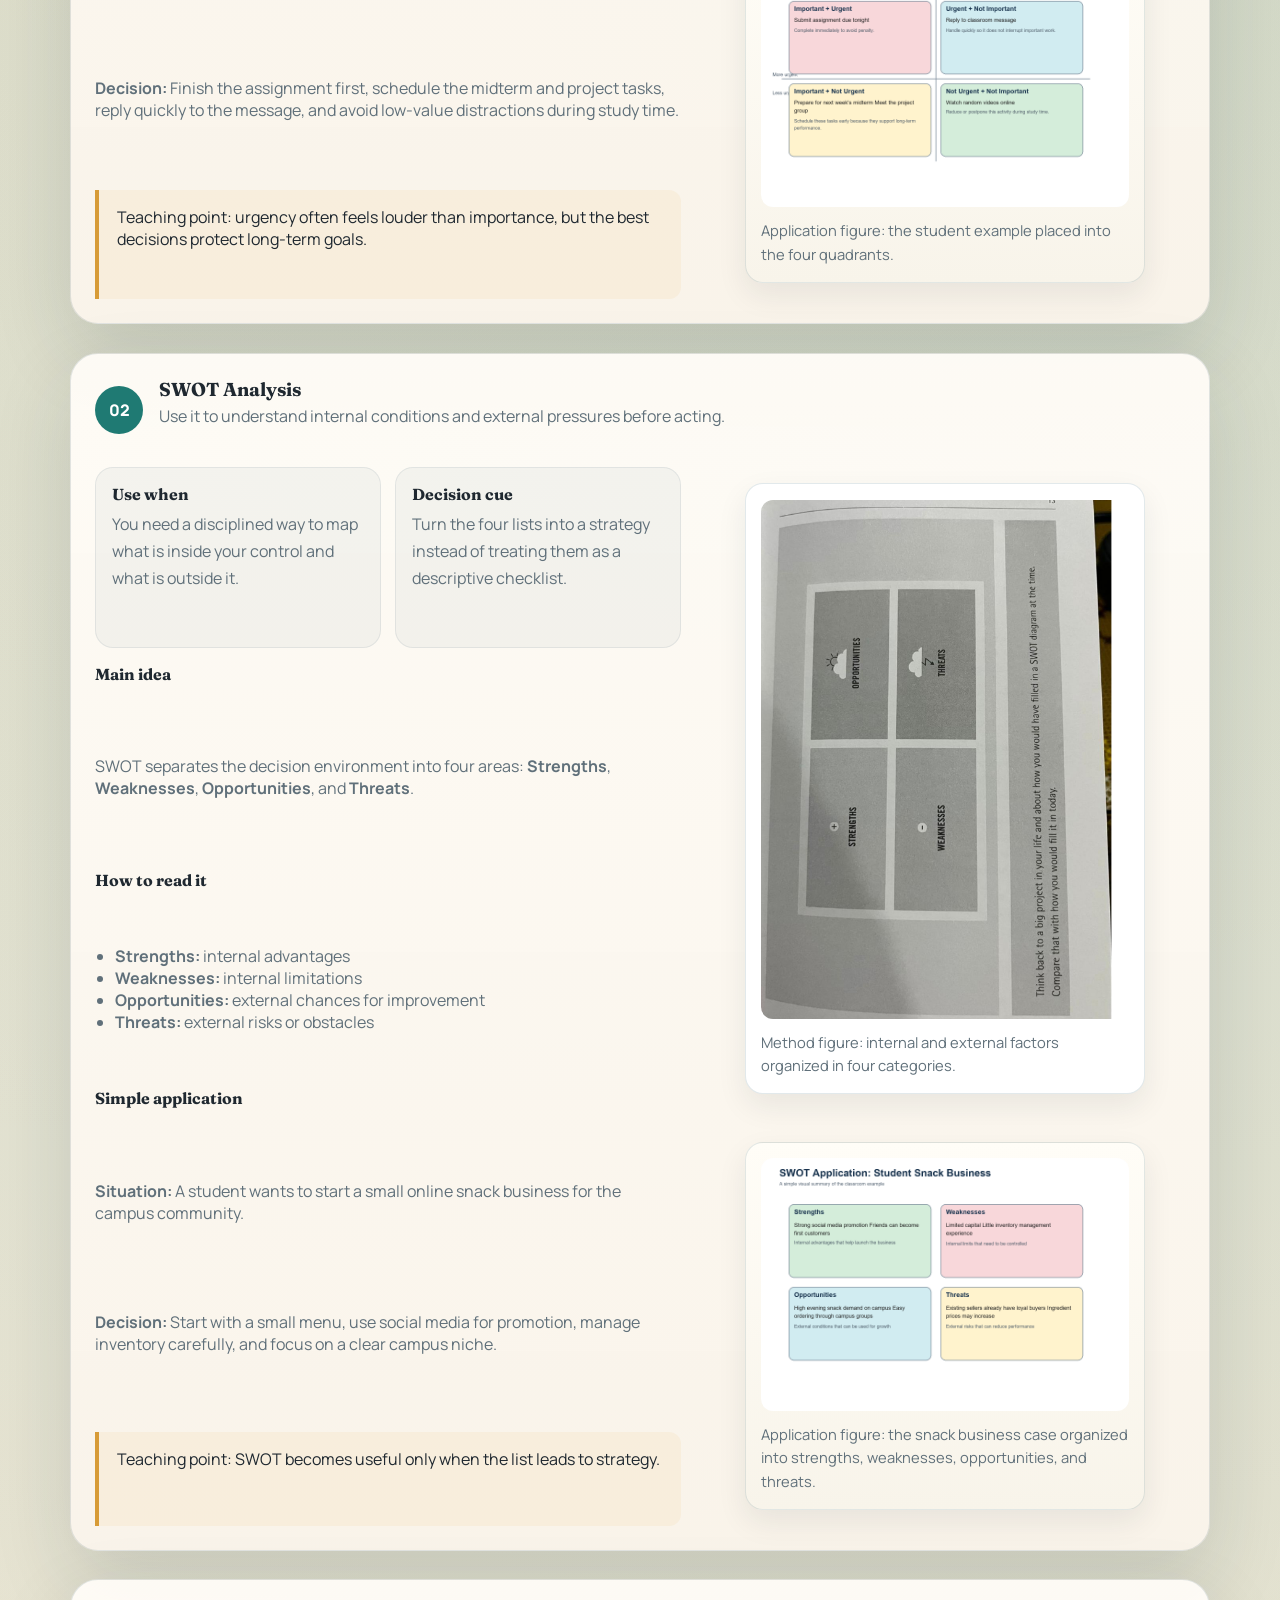
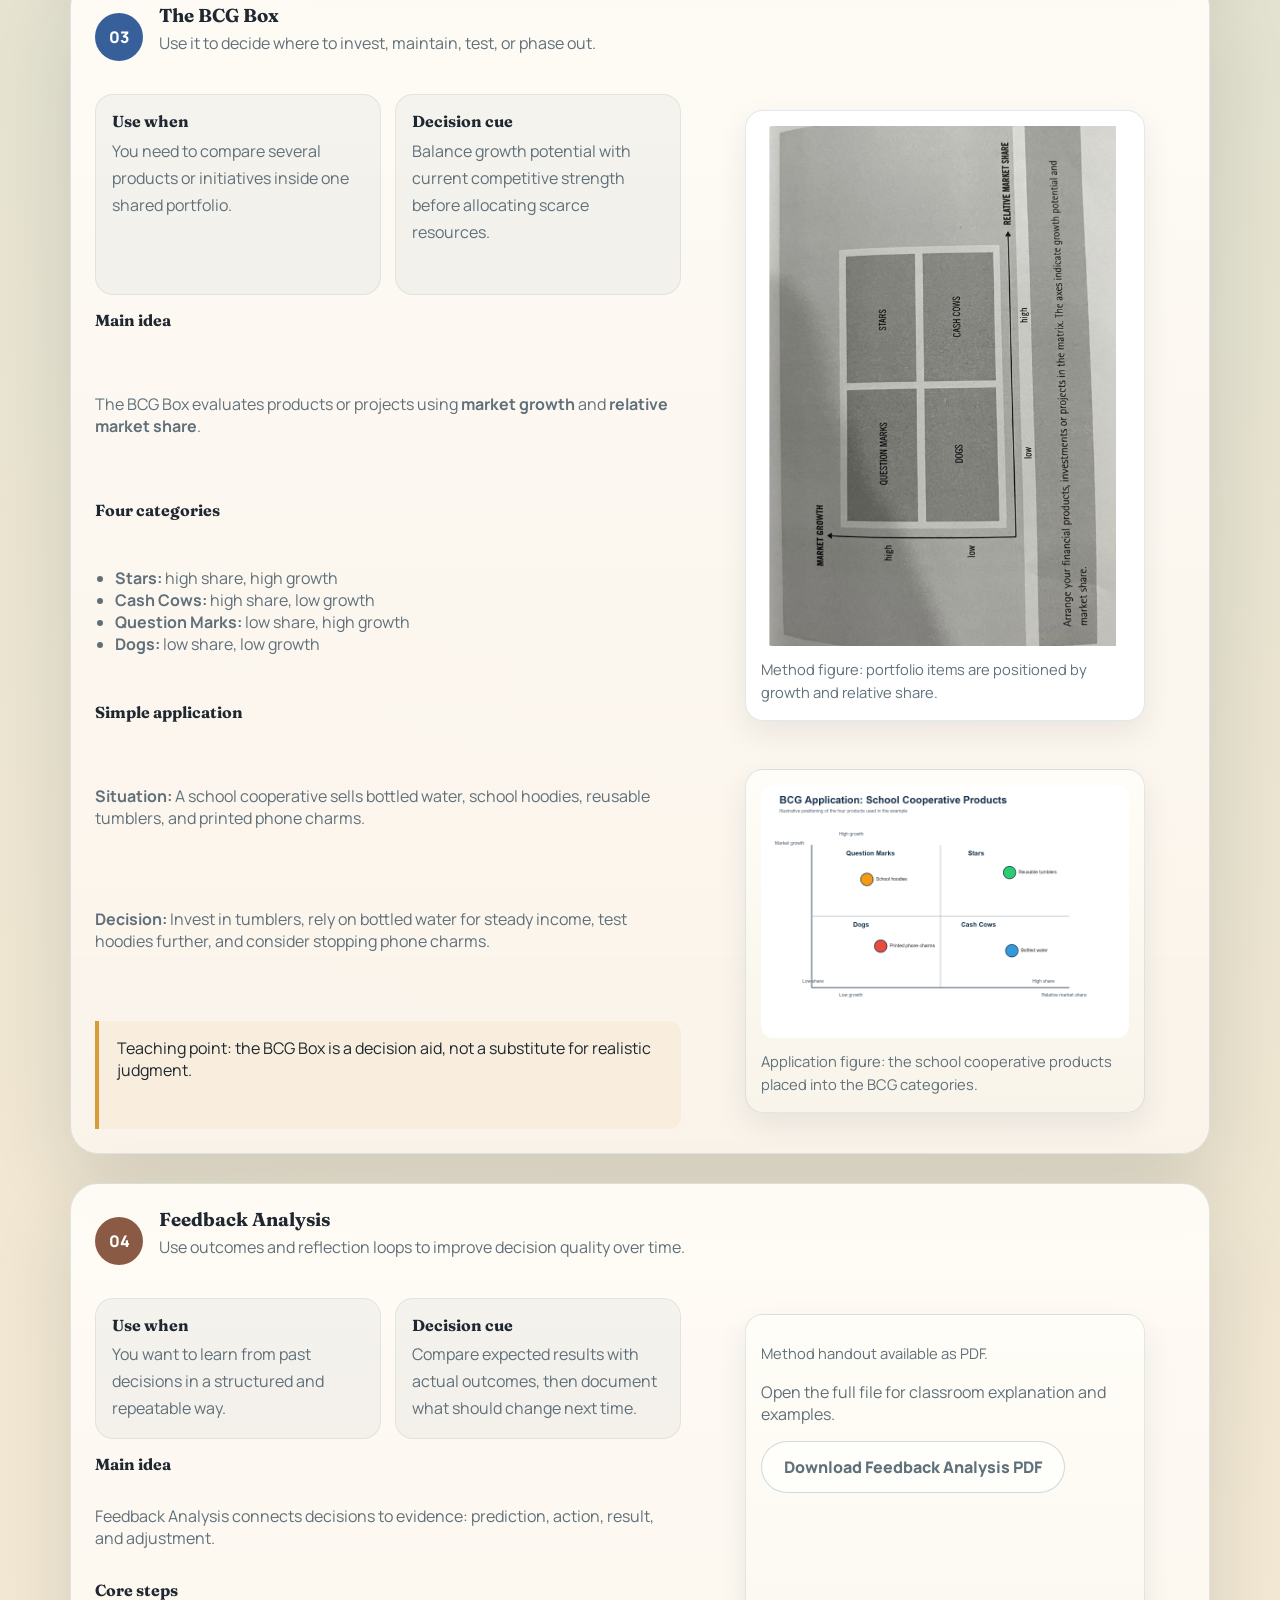
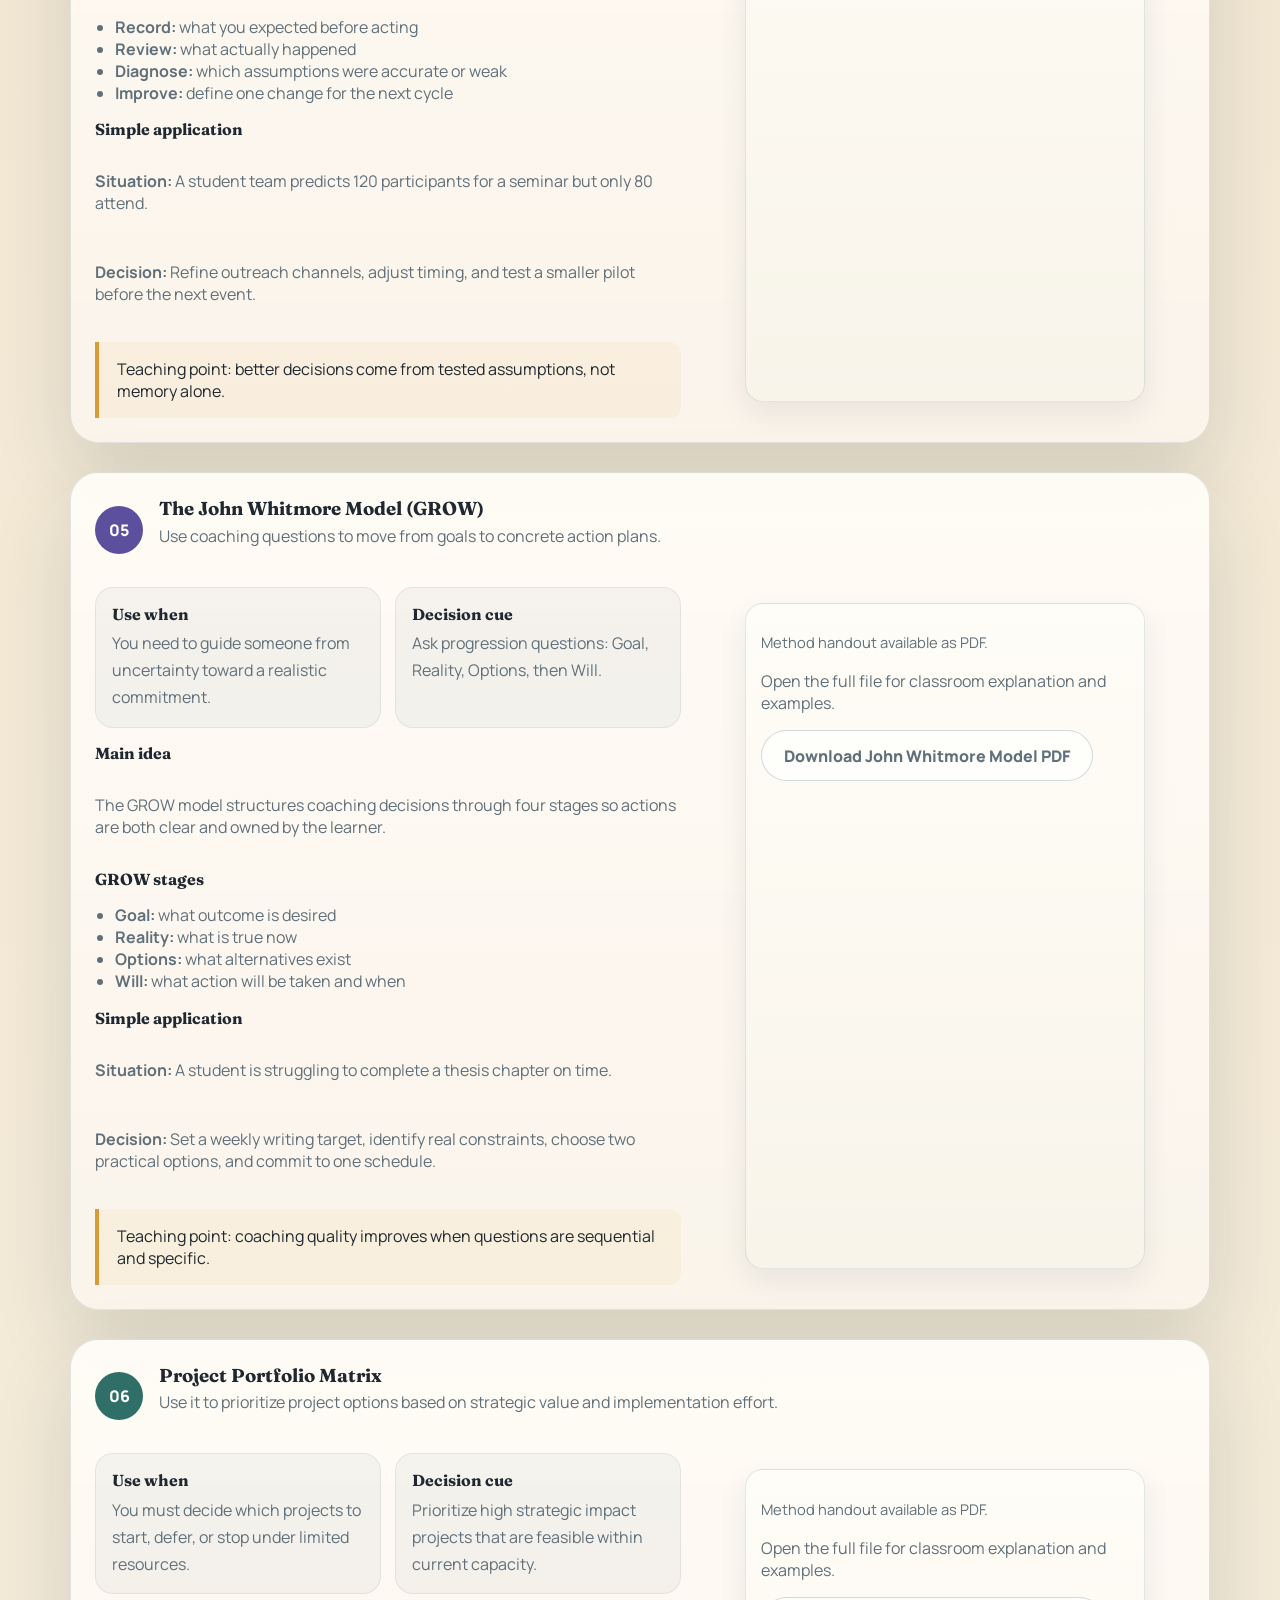
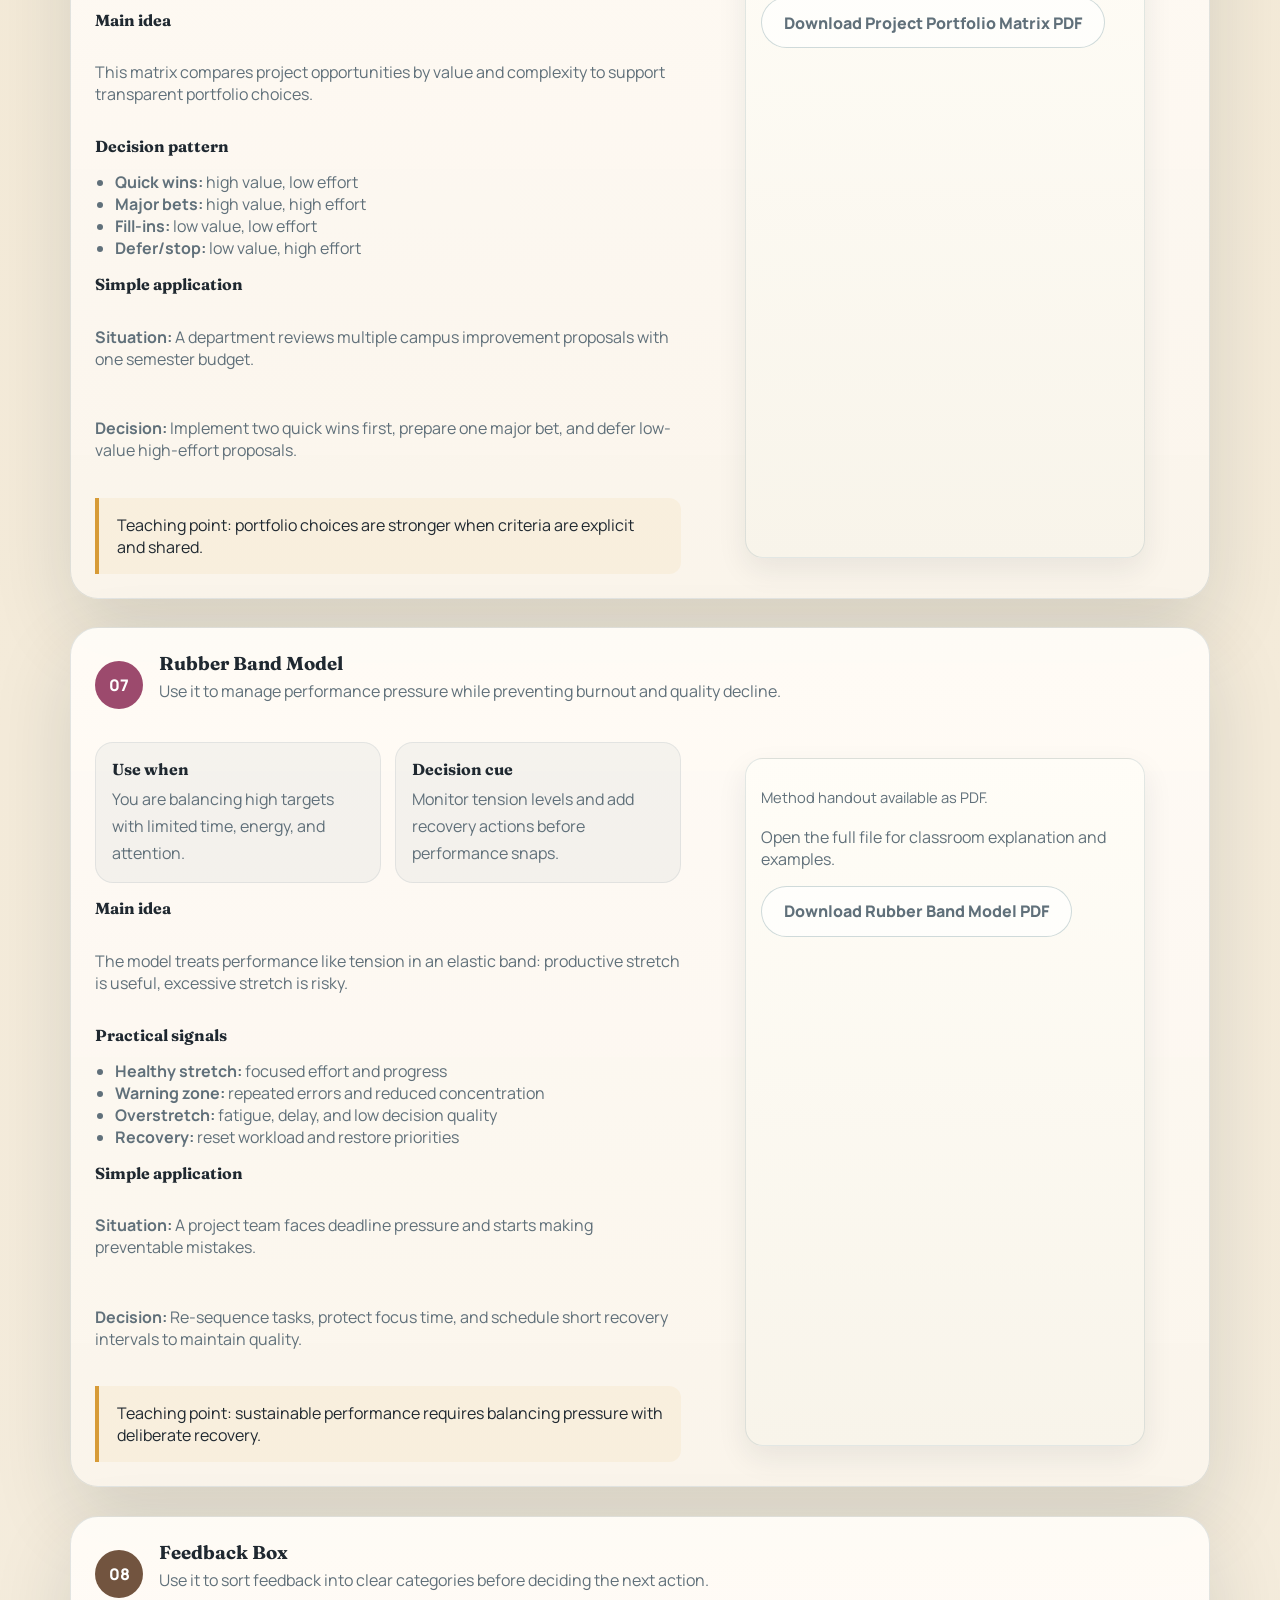
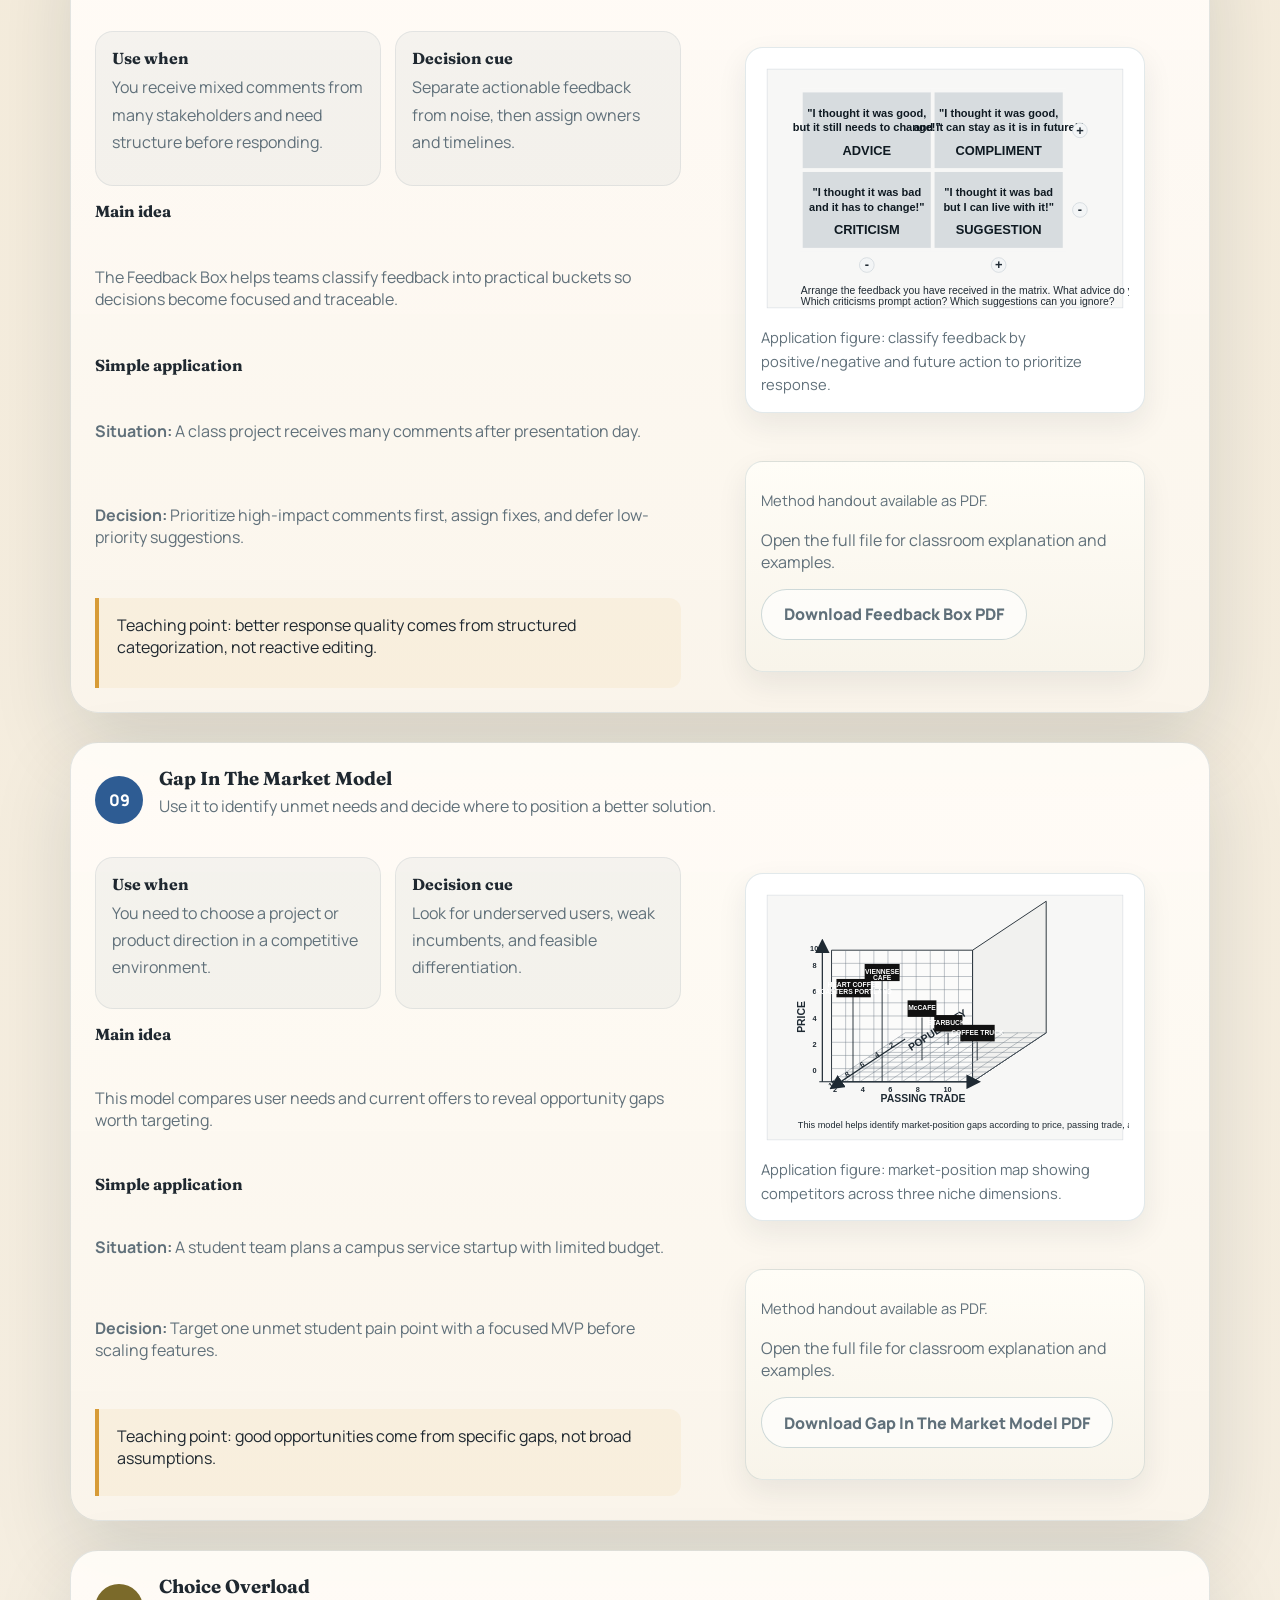
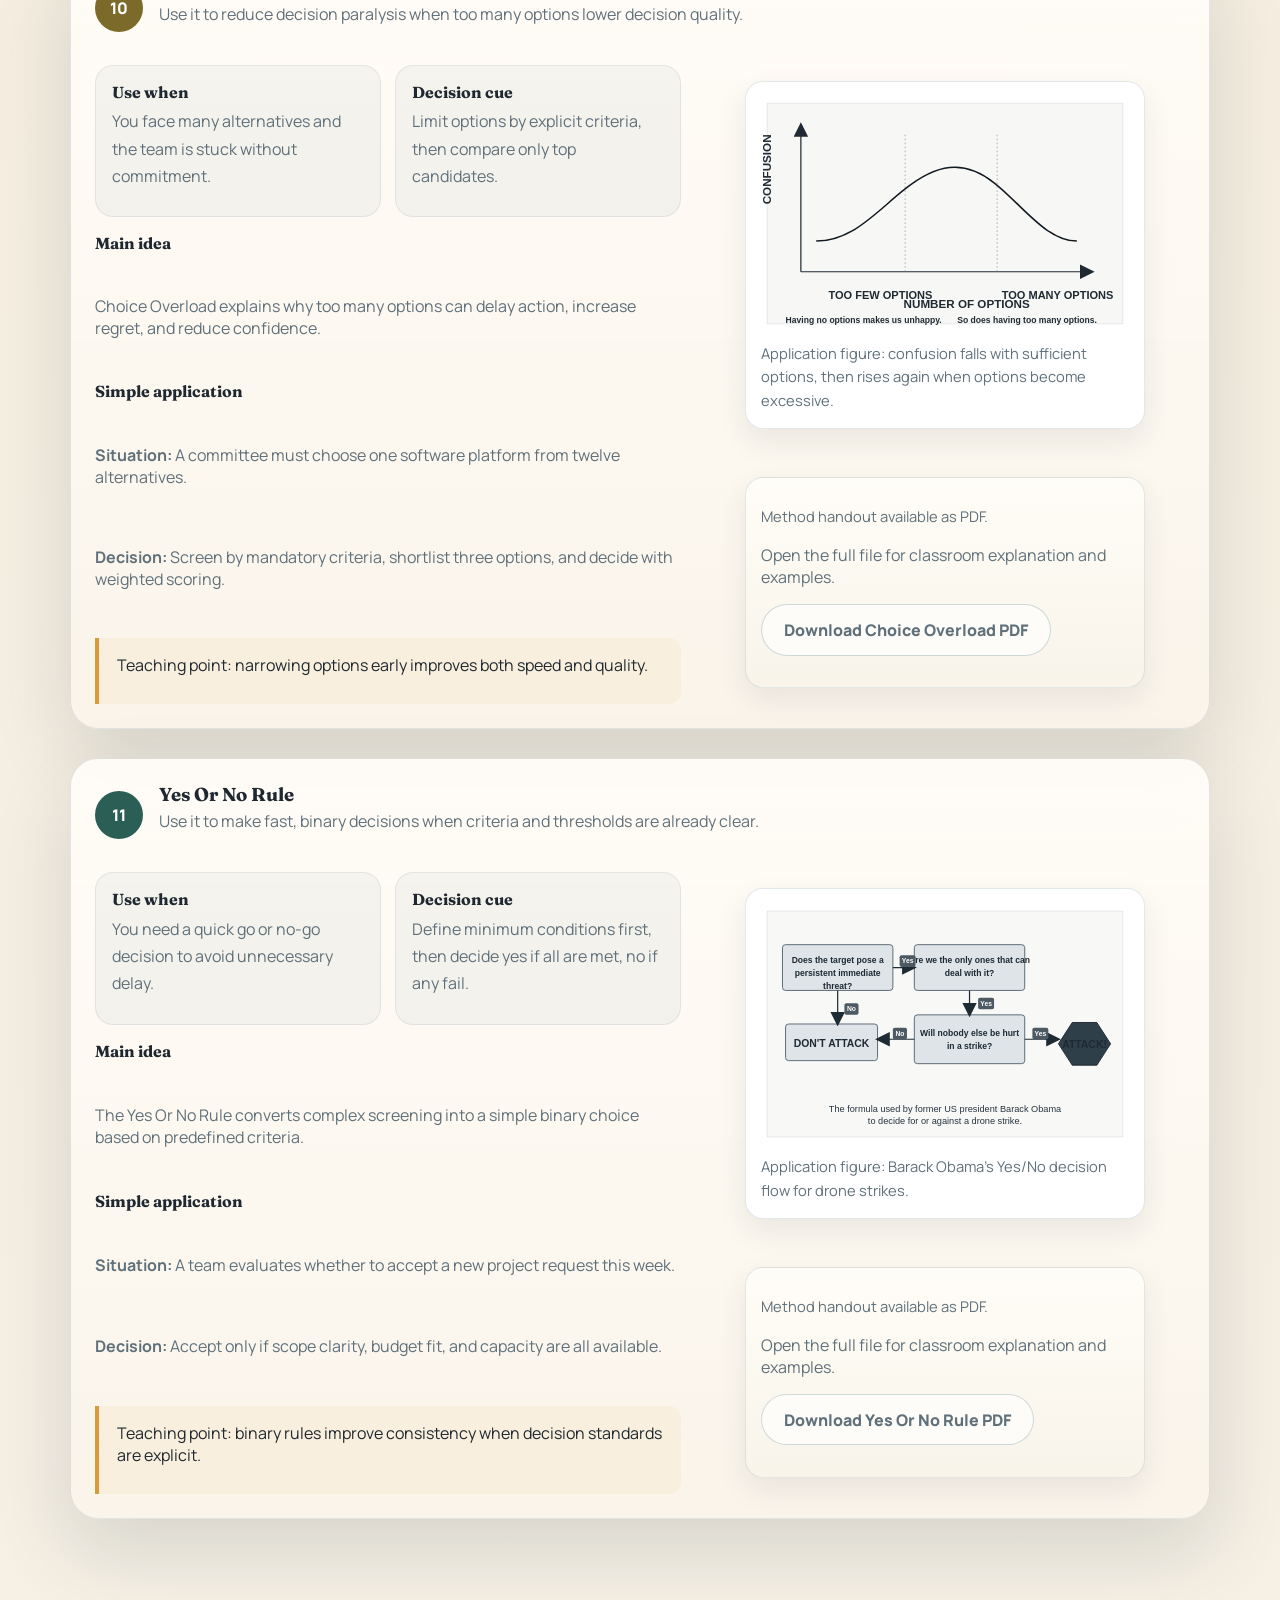
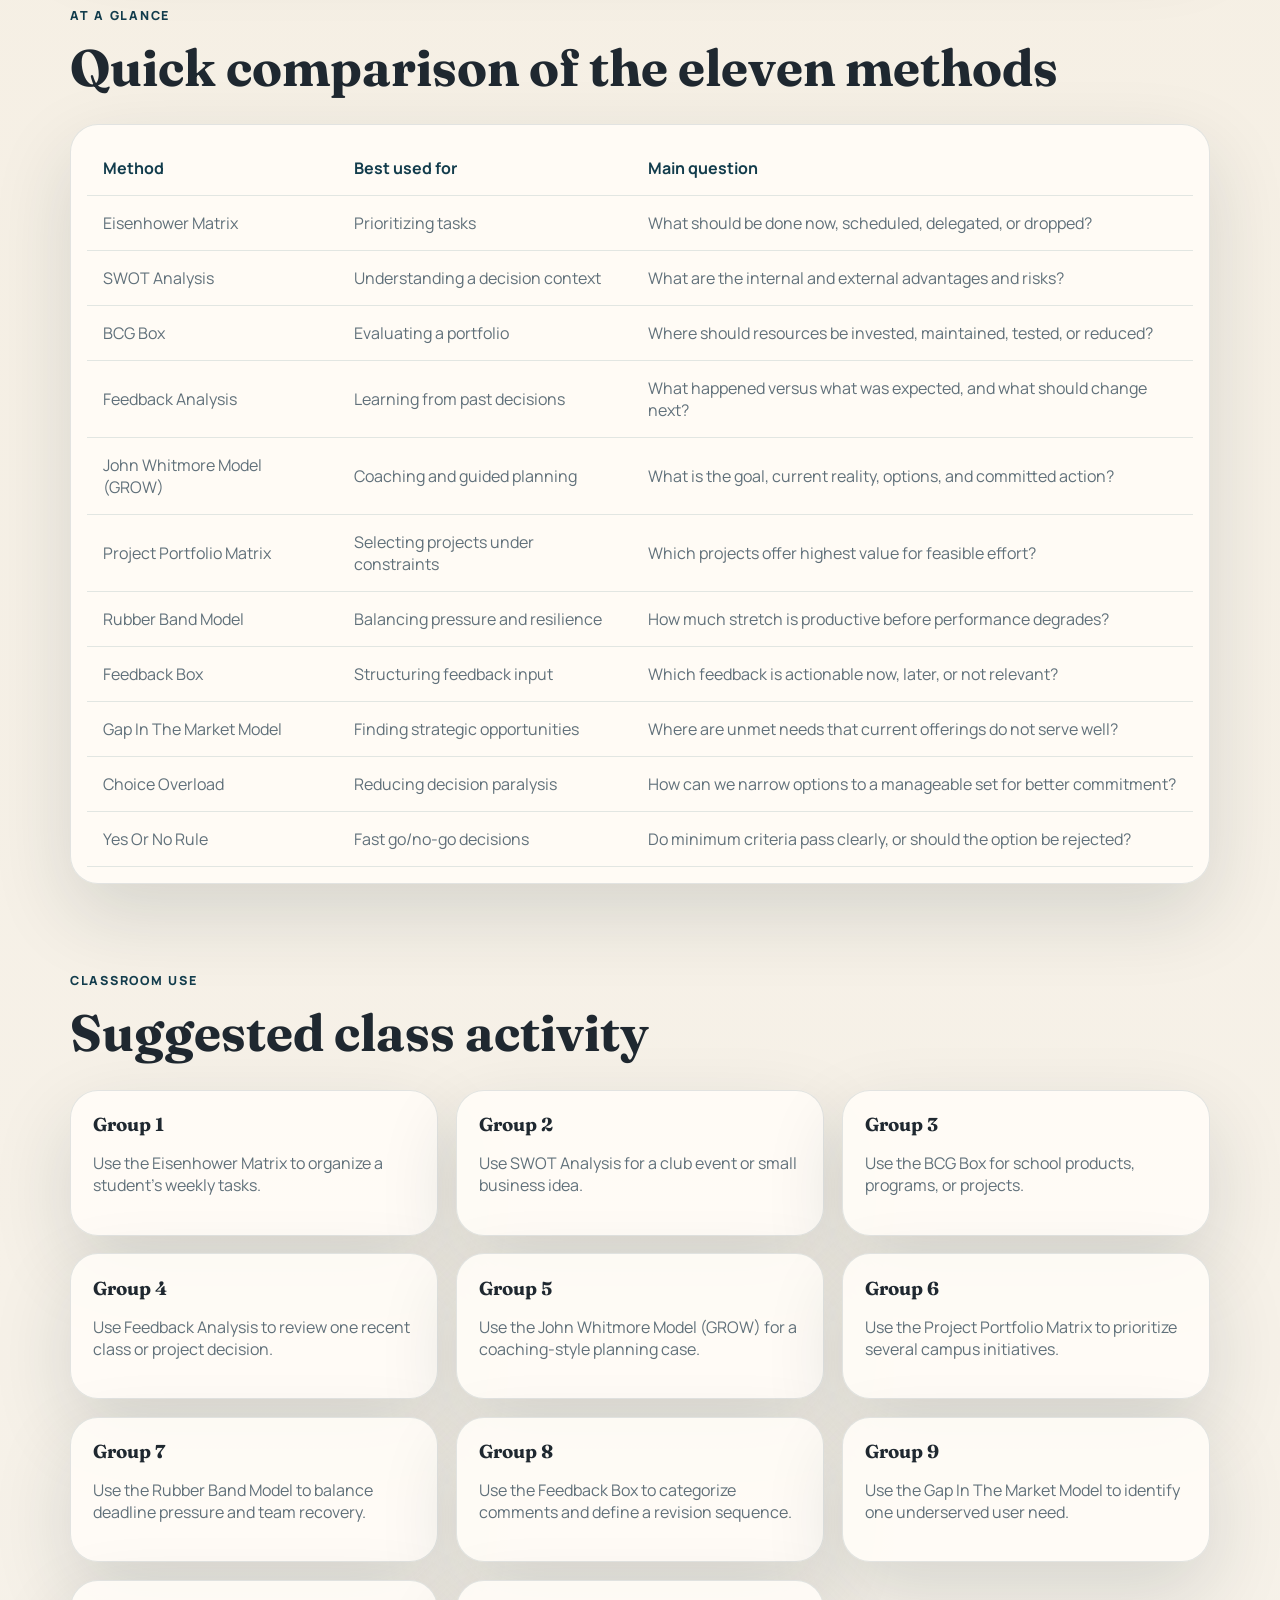
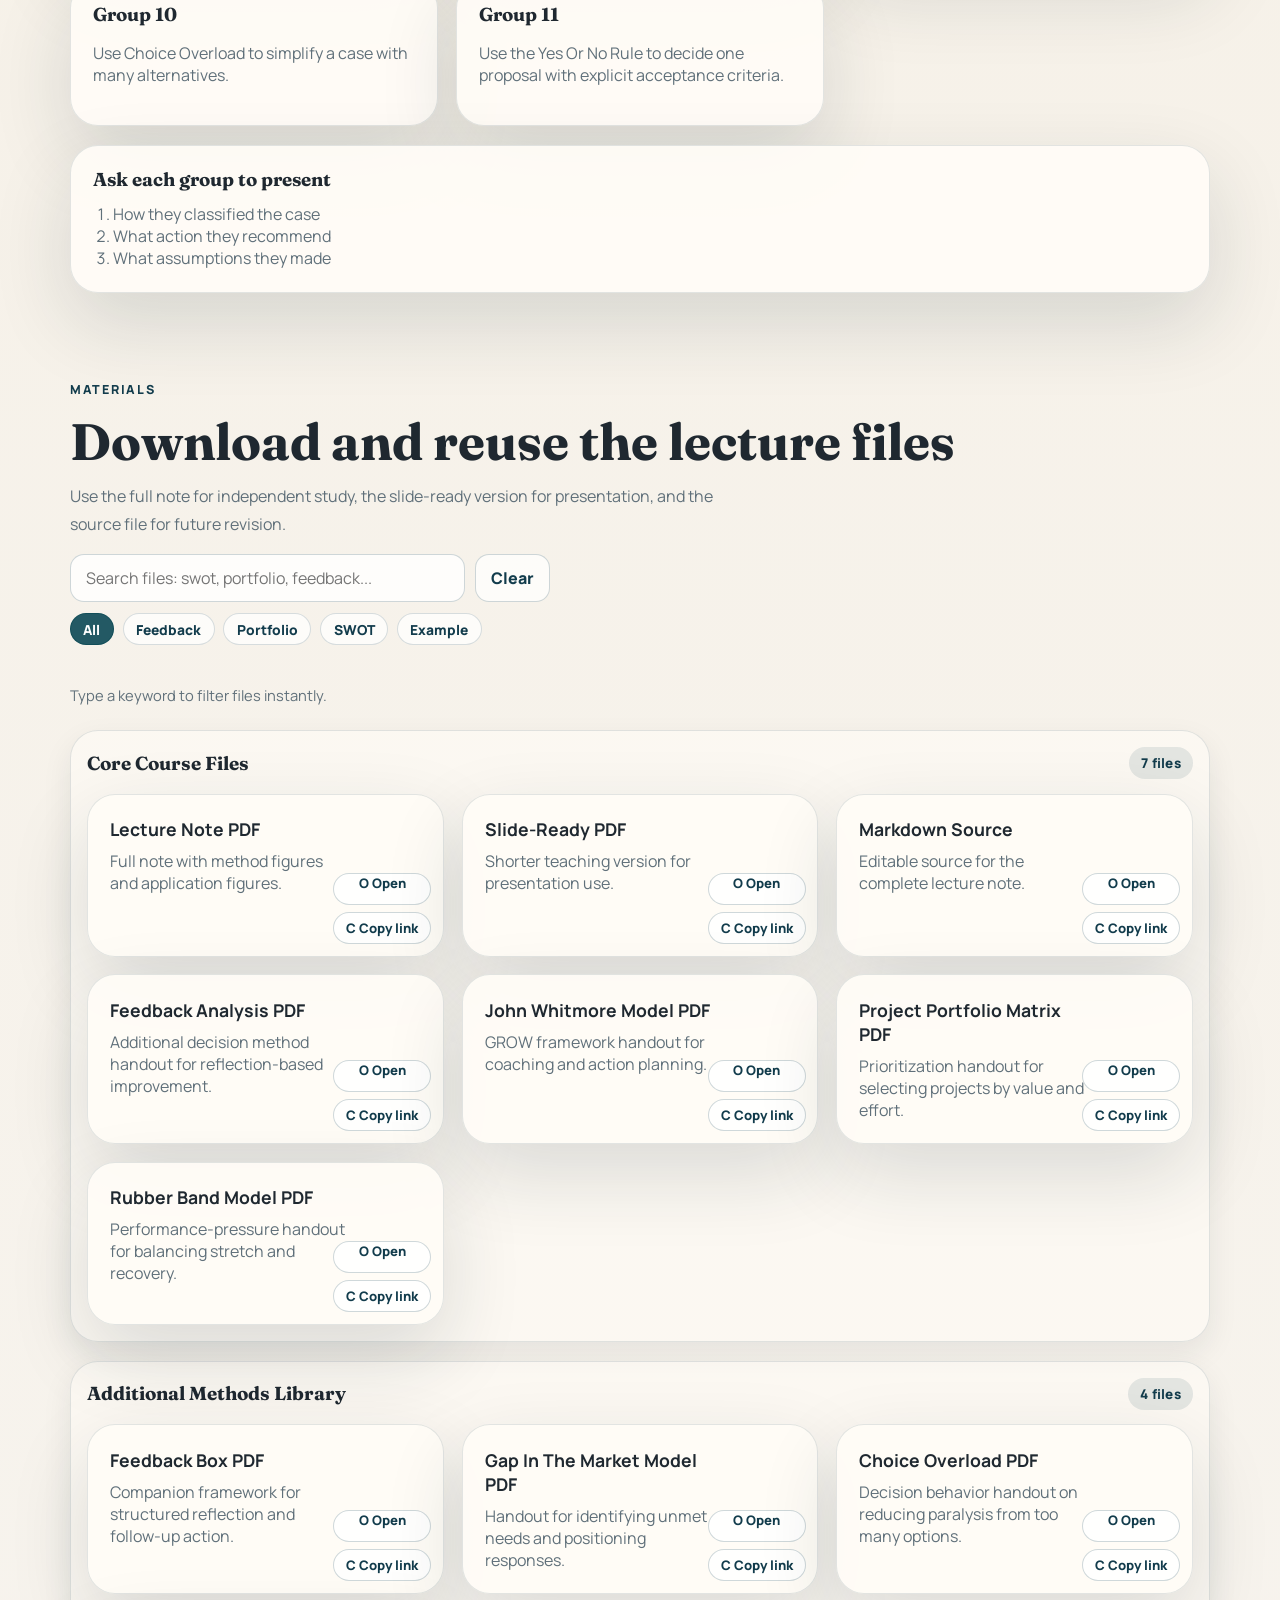
==== commit 8df48c3e: "Add Feedback Box figure to Method 08 right panel" ====
--- a/index.html
+++ b/index.html
@@ -512,6 +512,10 @@
             <blockquote>Teaching point: better response quality comes from structured categorization, not reactive editing.</blockquote>
           </div>
           <div class="method-card__visuals">
+            <figure class="figure-card">
+              <img src="application-figures/feedback-box-matrix.svg" alt="Feedback Box matrix with four quadrants: Advice, Compliment, Criticism, and Suggestion.">
+              <figcaption>Application figure: classify feedback by positive/negative and future action to prioritize response.</figcaption>
+            </figure>
             <figure class="figure-card figure-card--application">
               <figcaption>Method handout available as PDF.</figcaption>
               <p>Open the full file for classroom explanation and examples.</p>
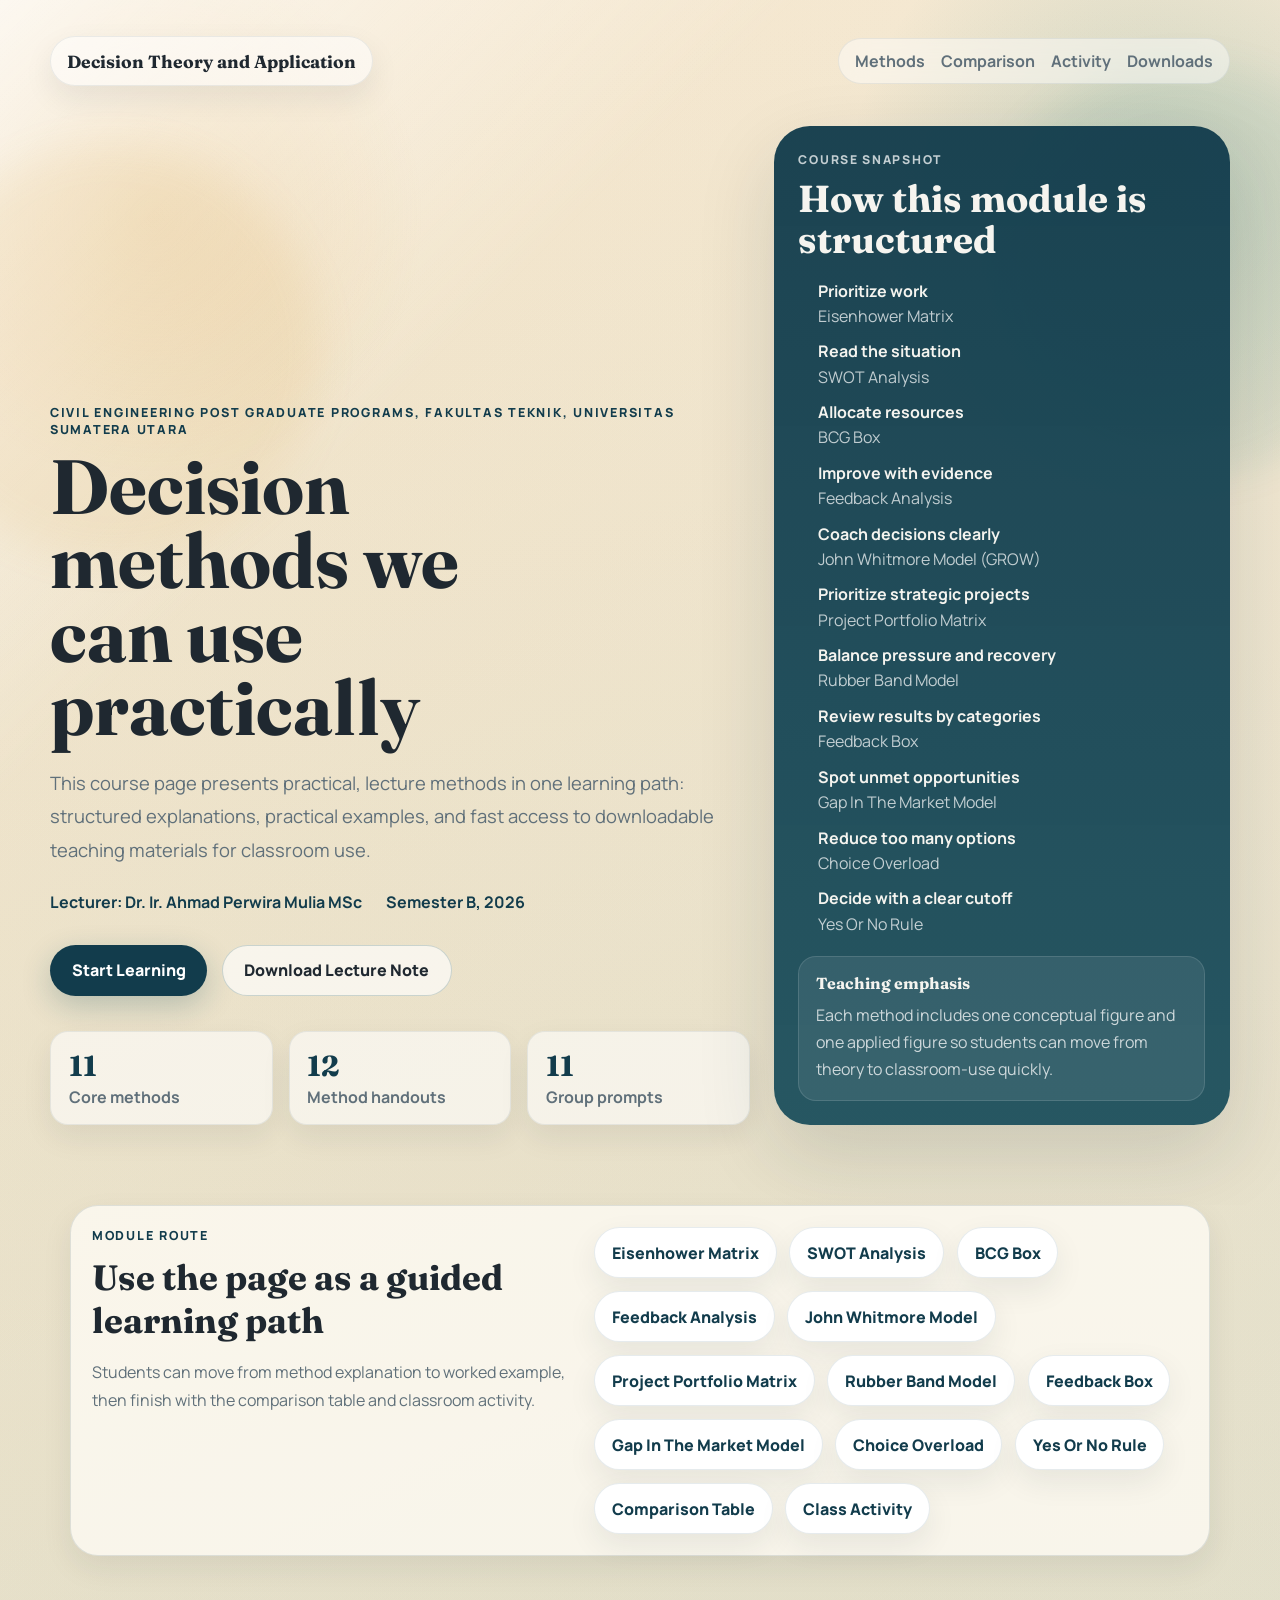
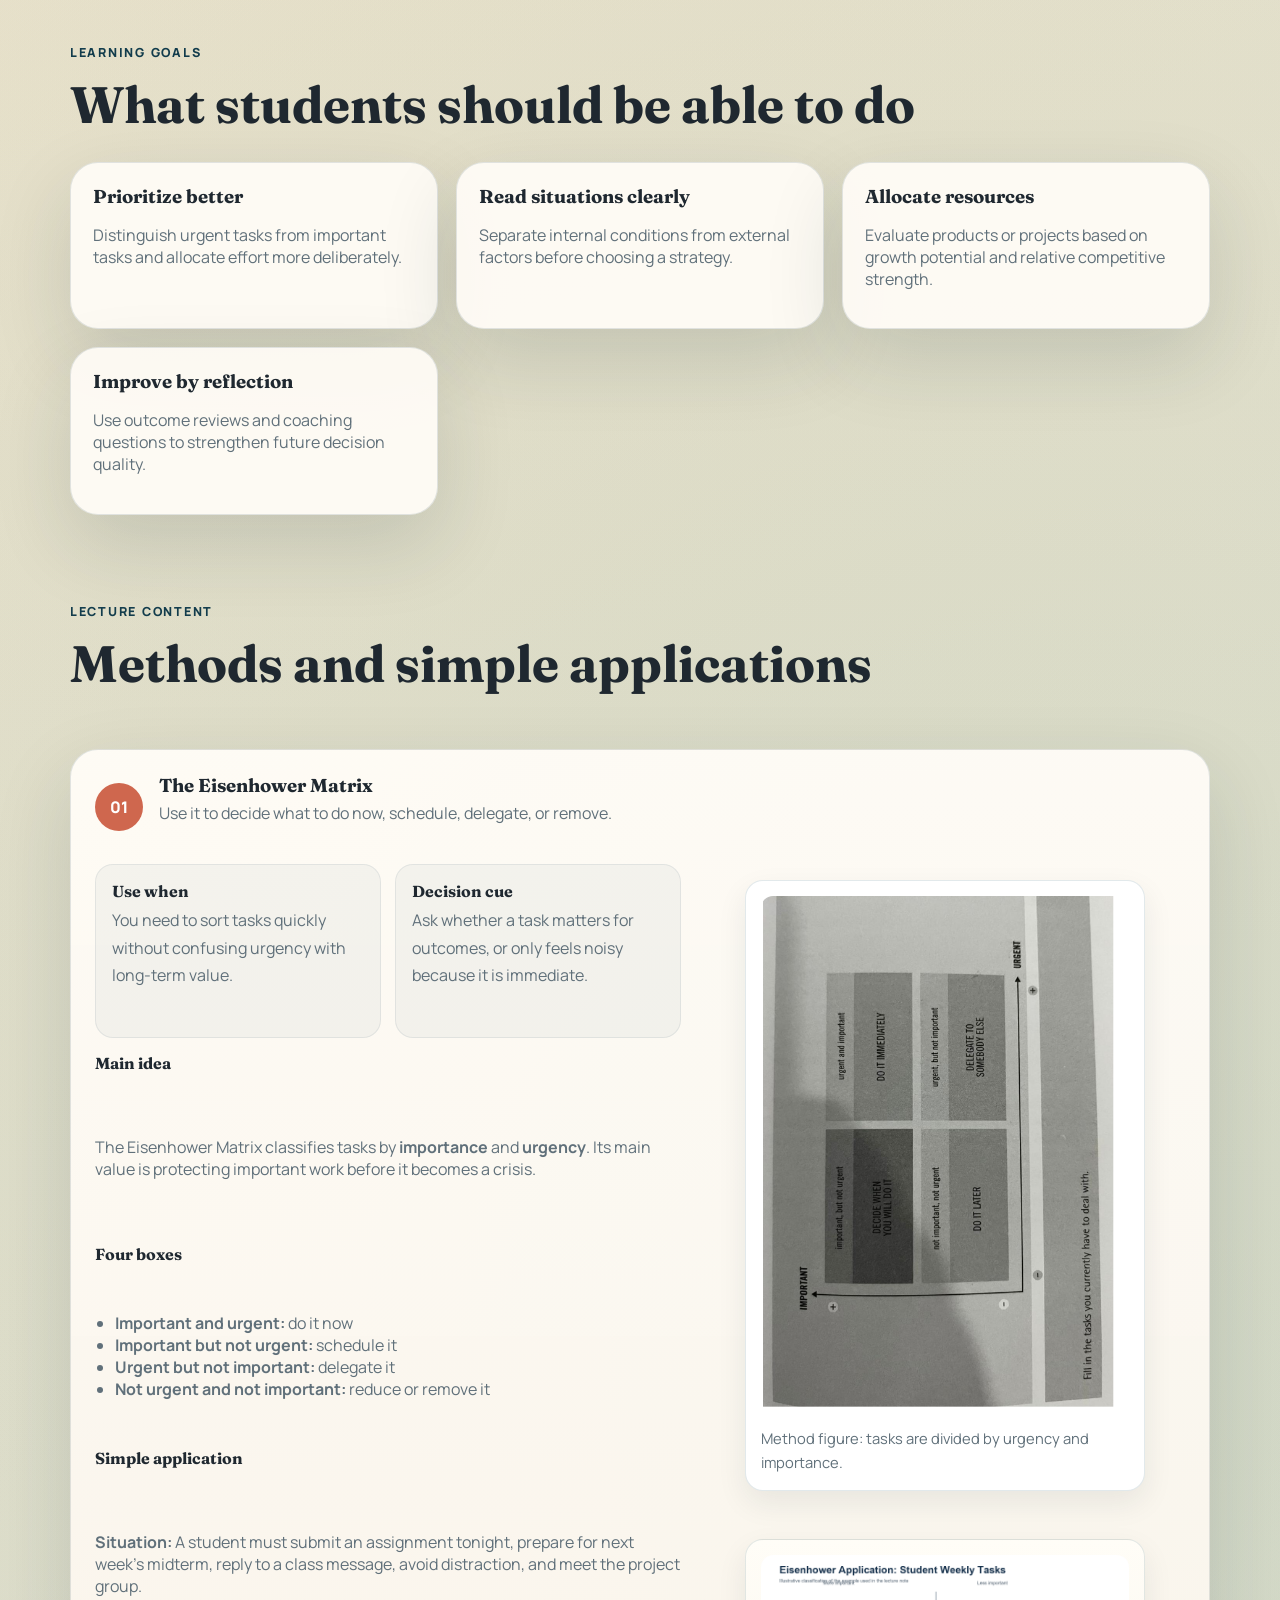
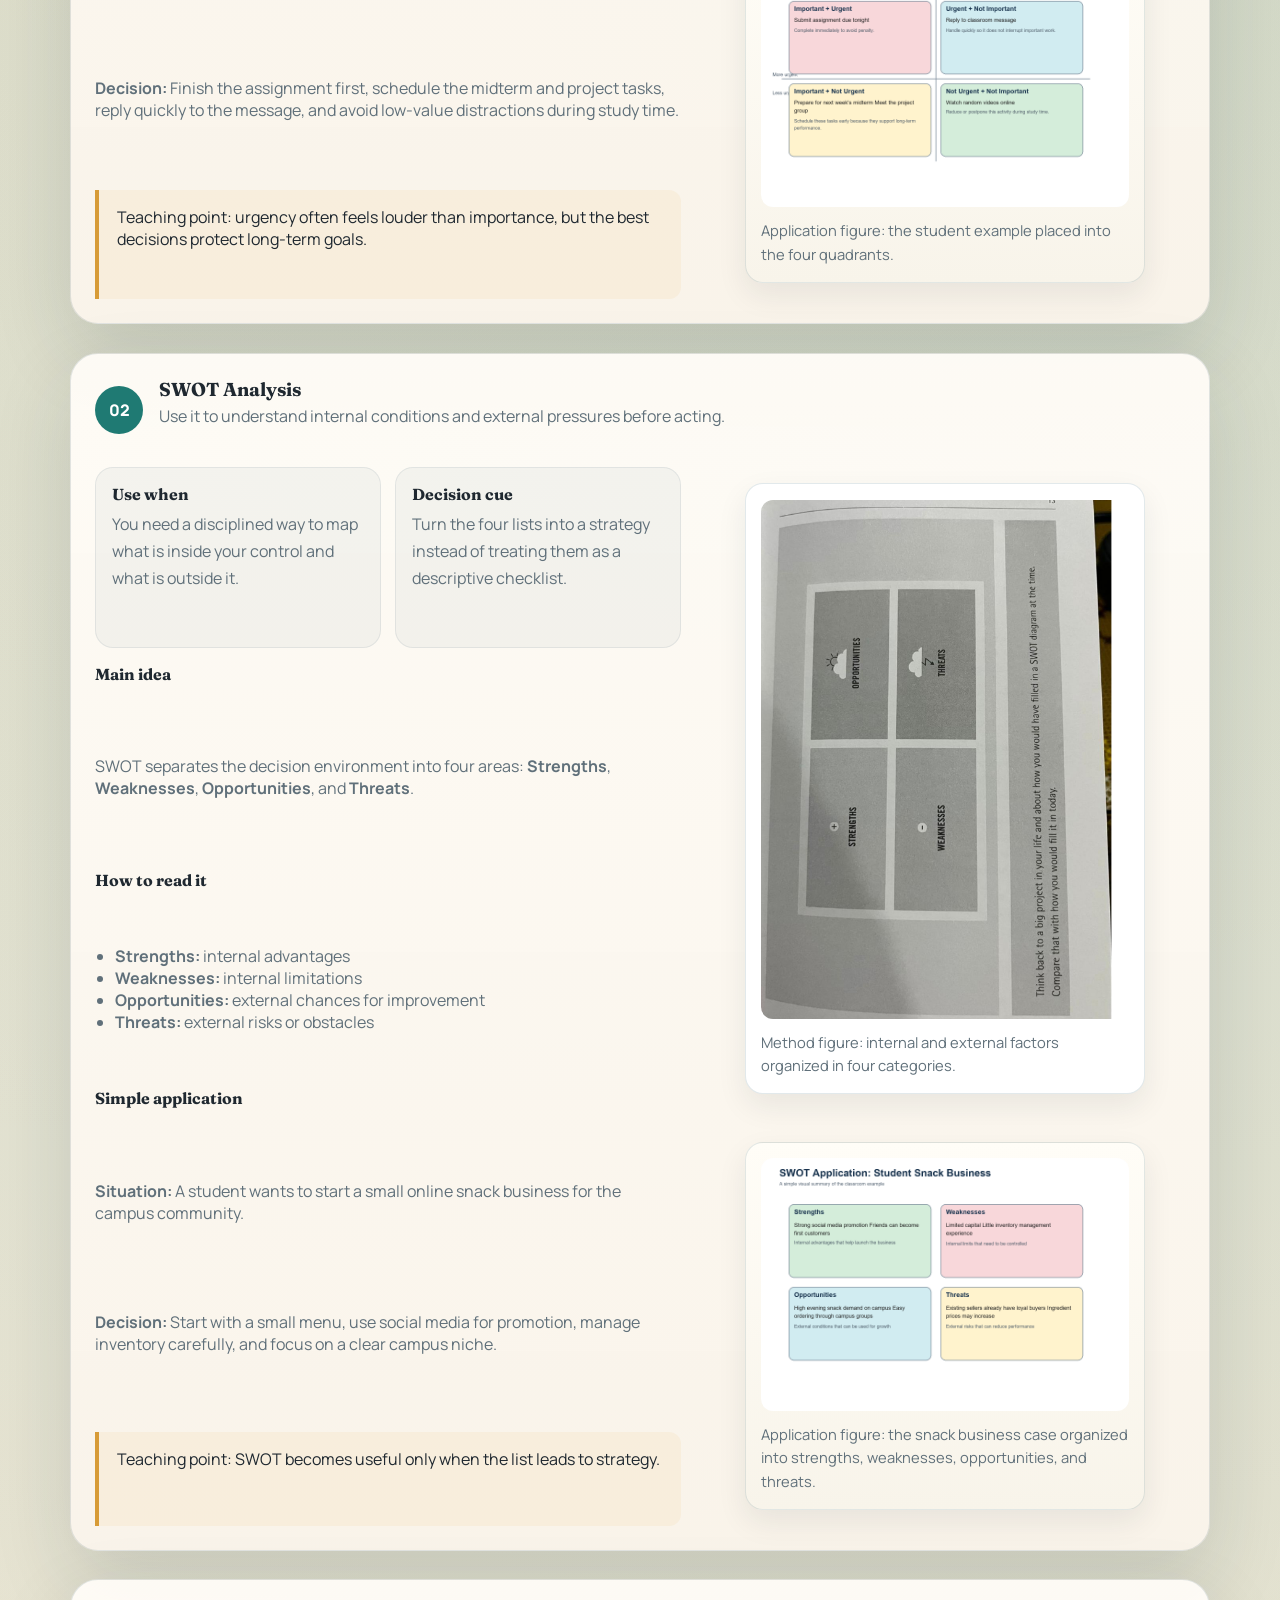
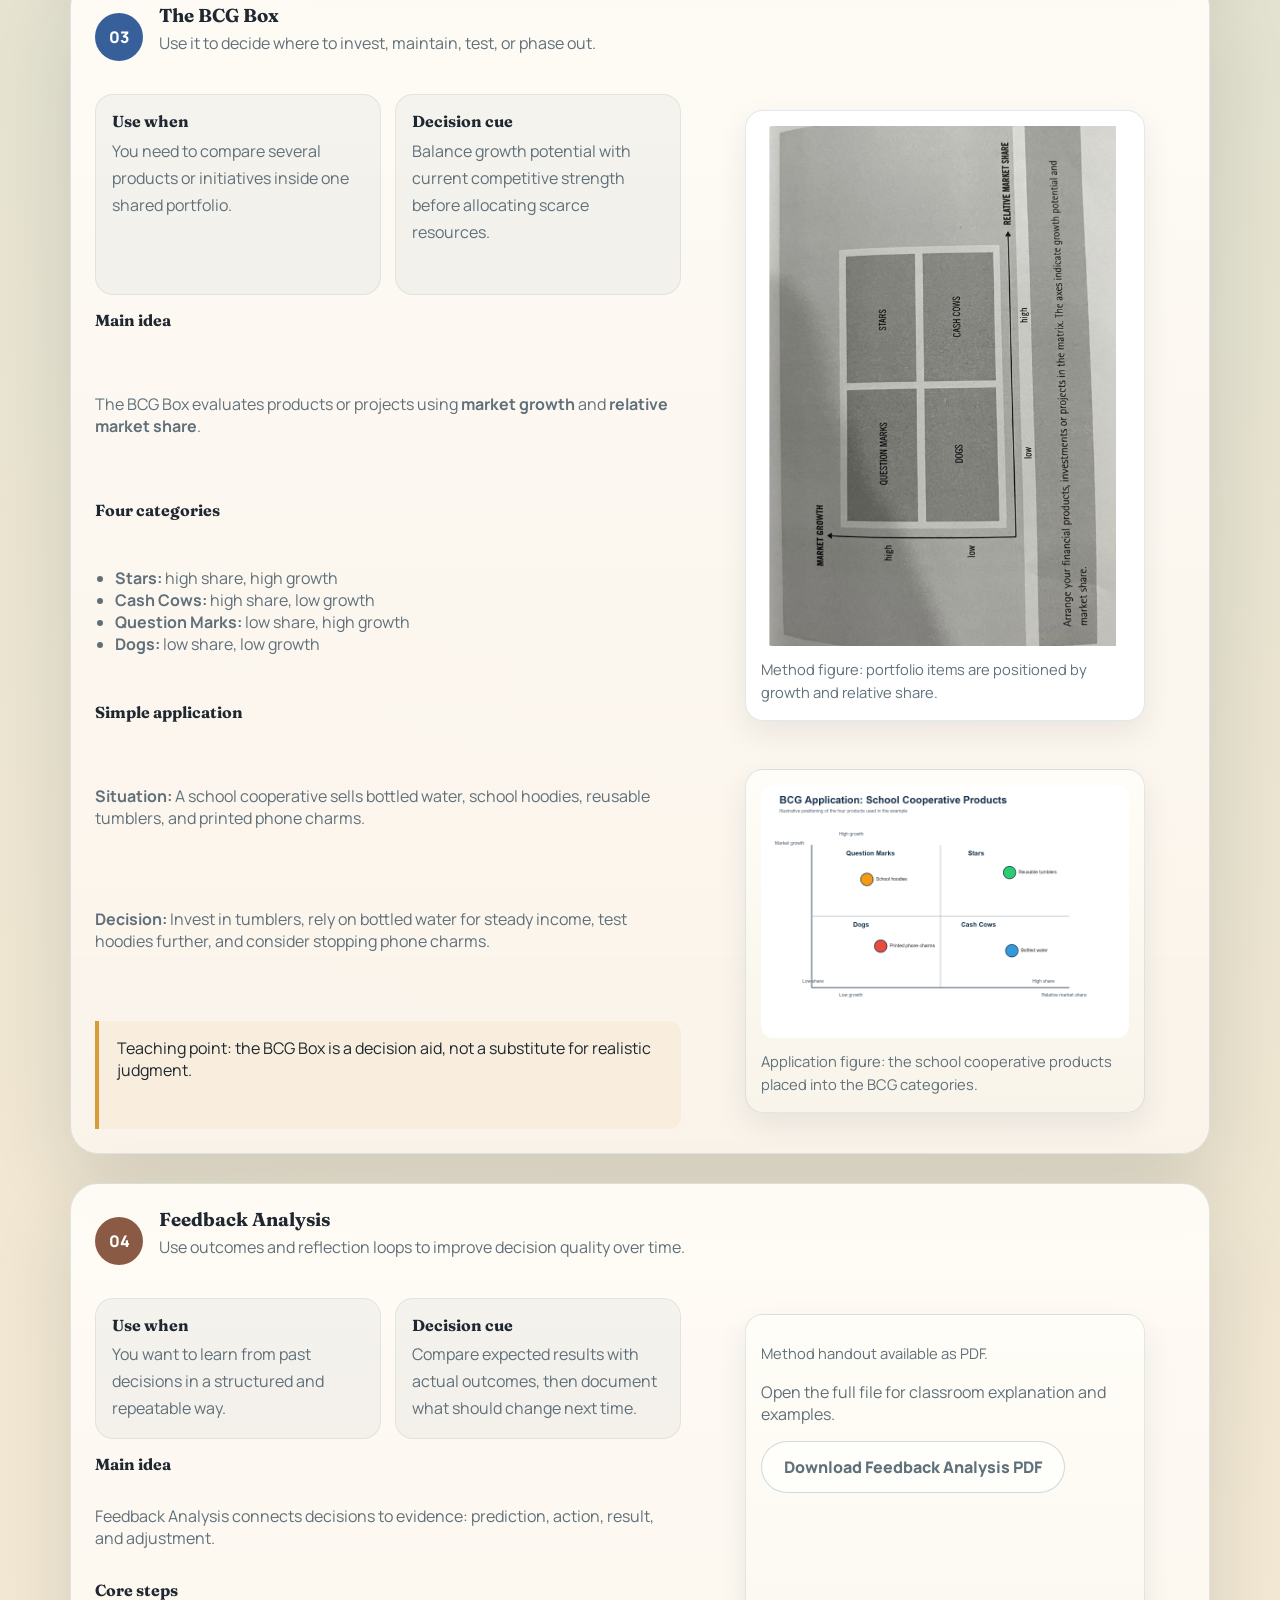
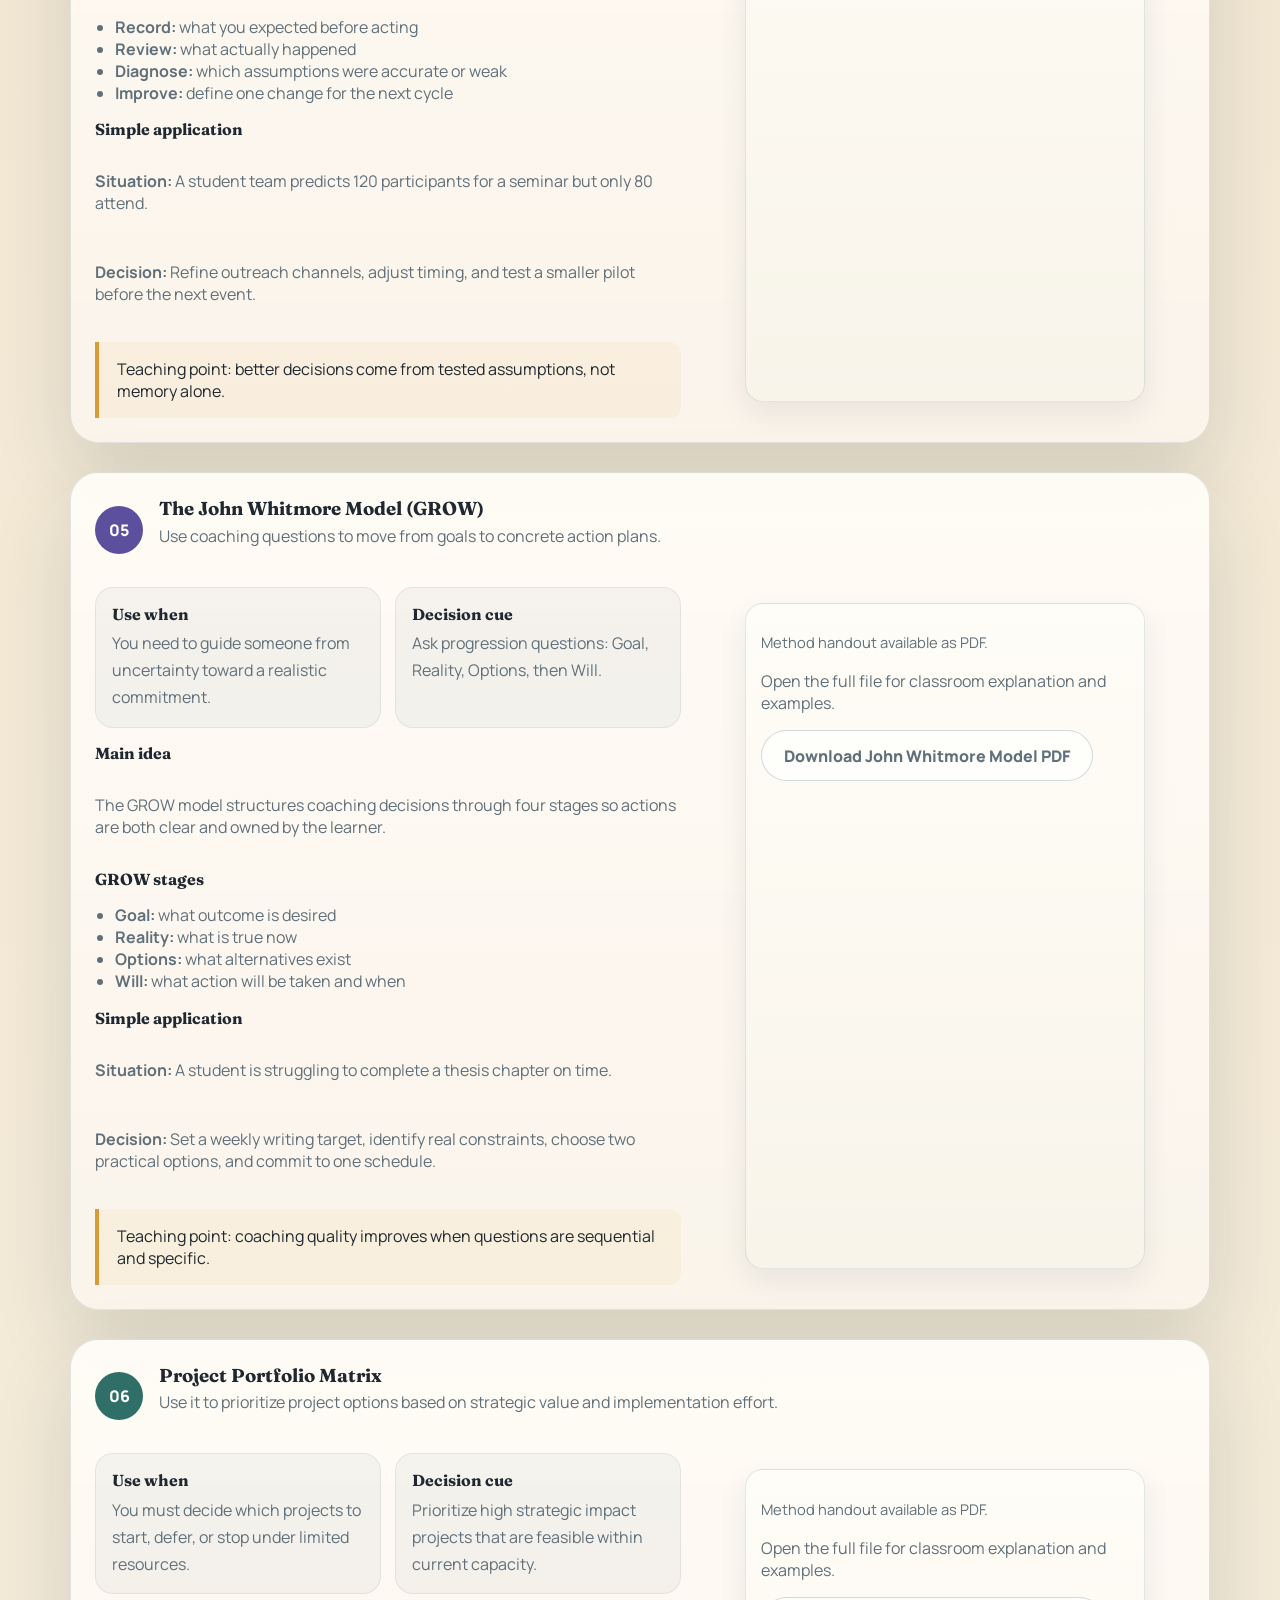
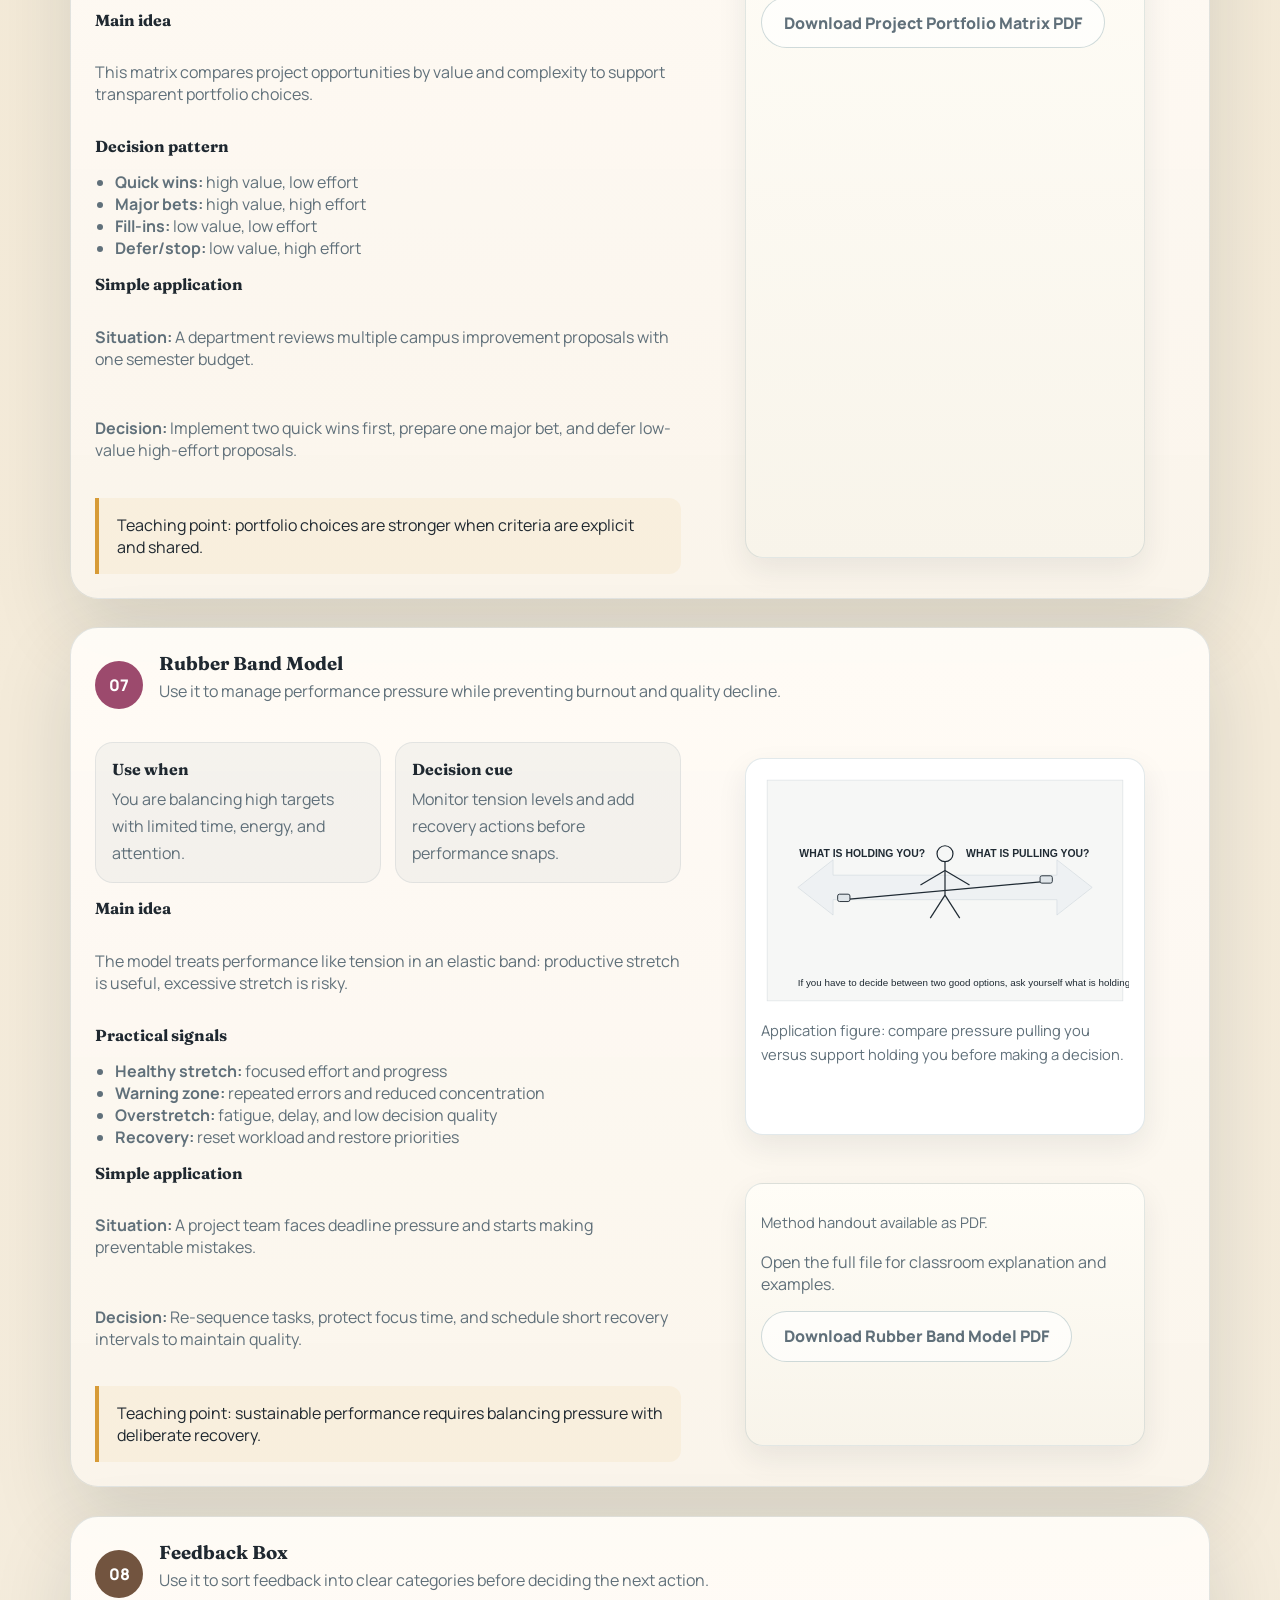
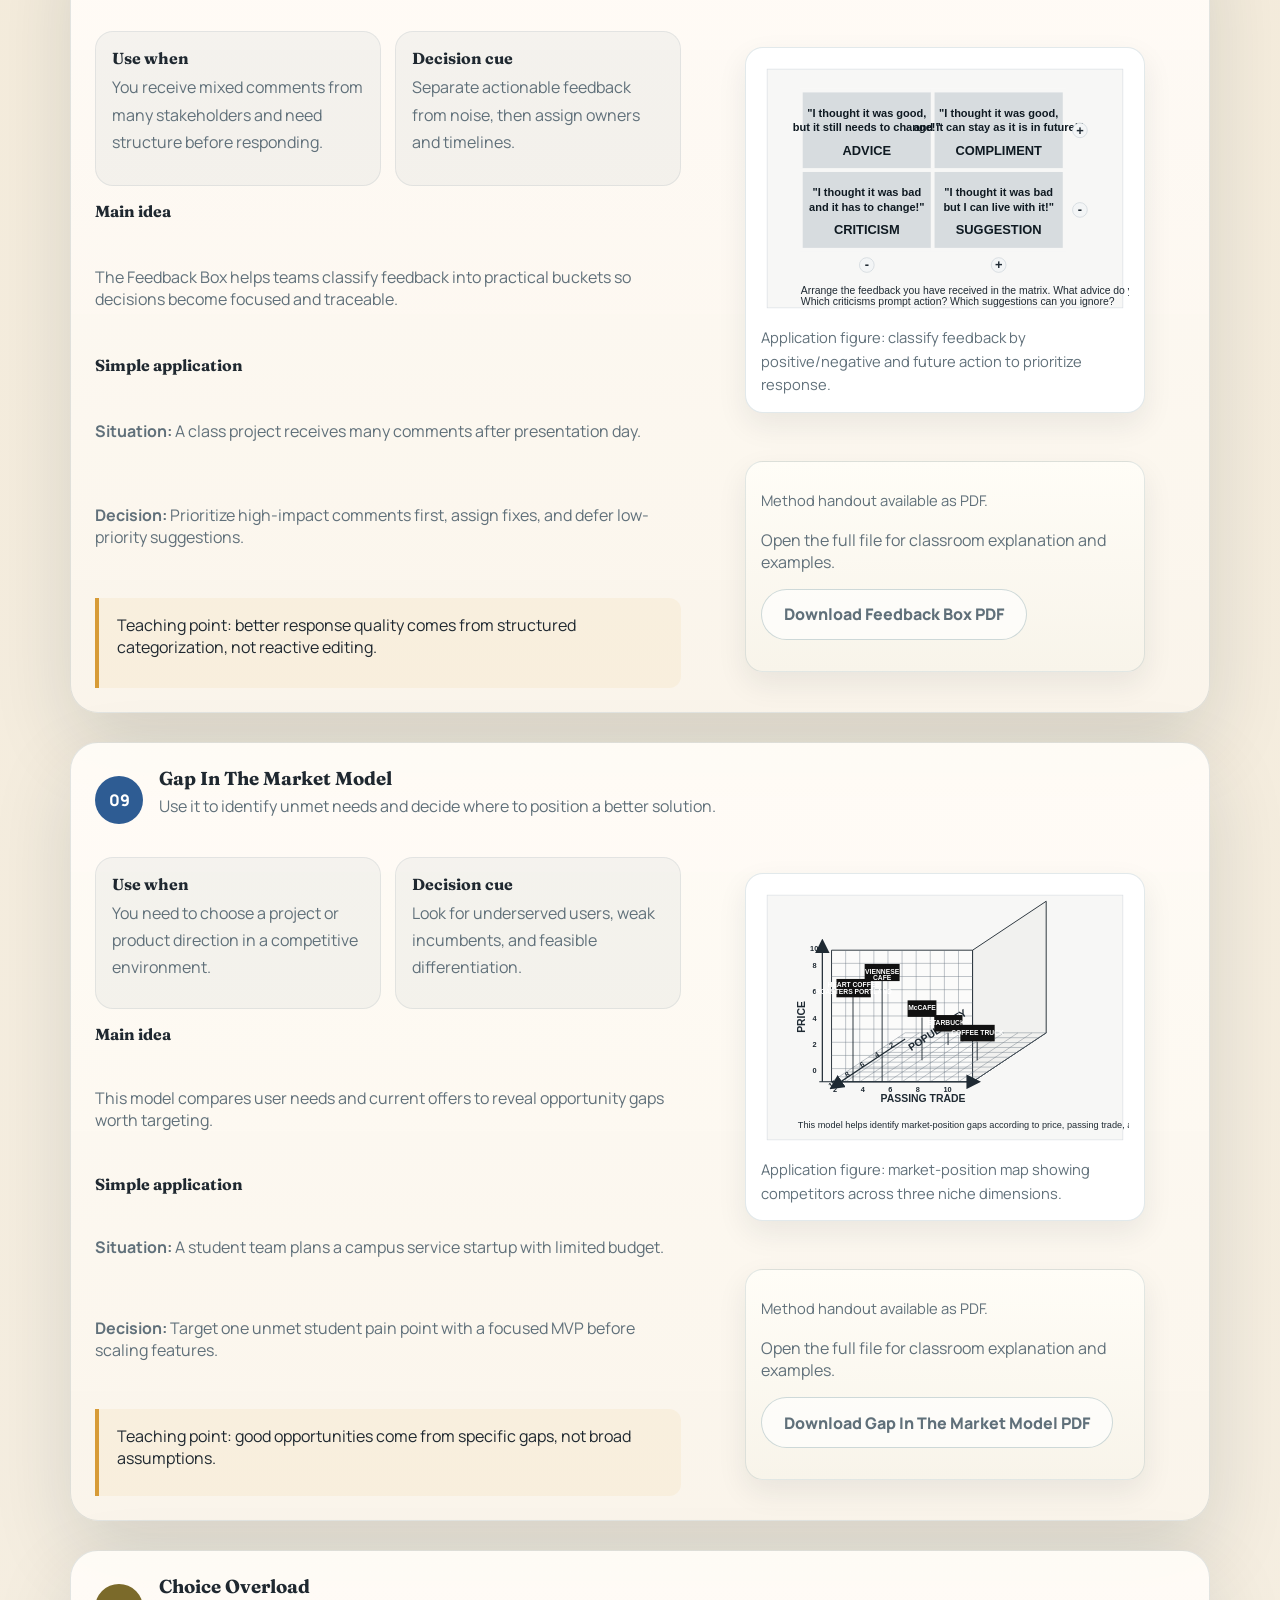
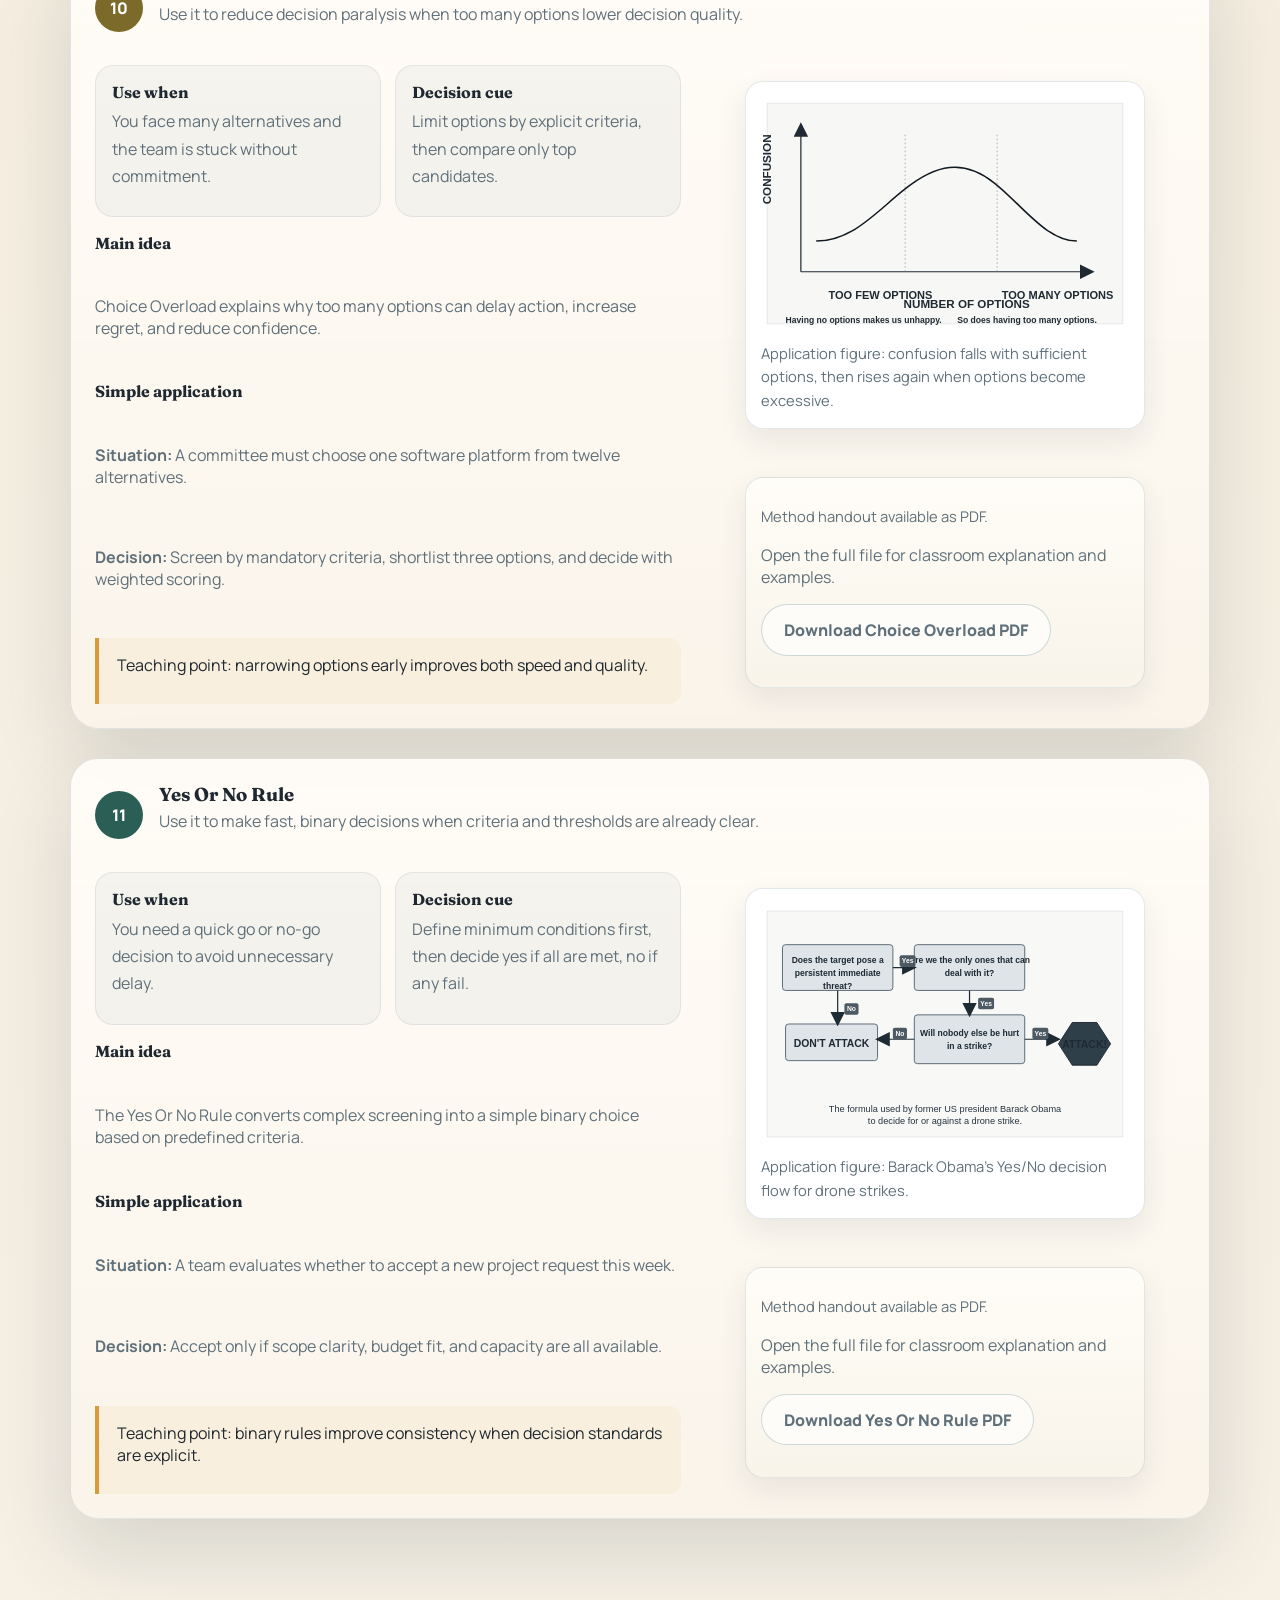
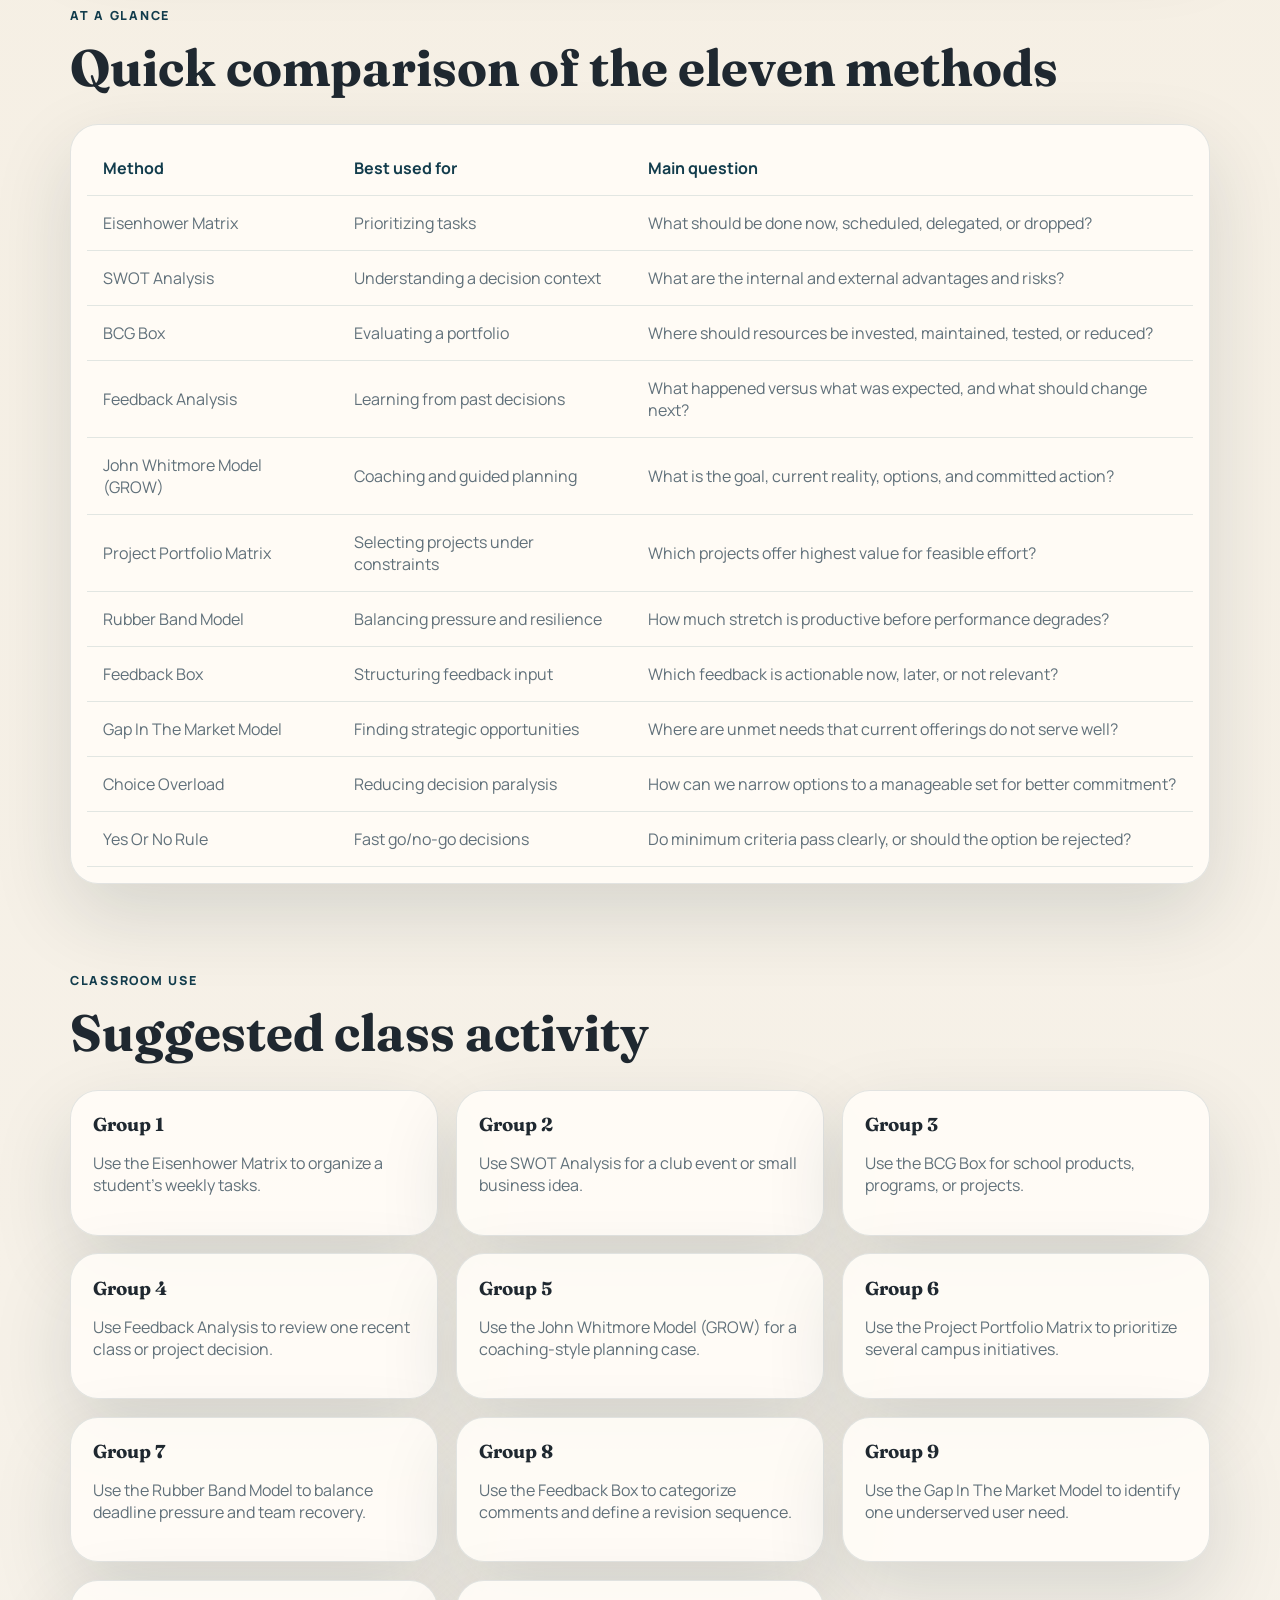
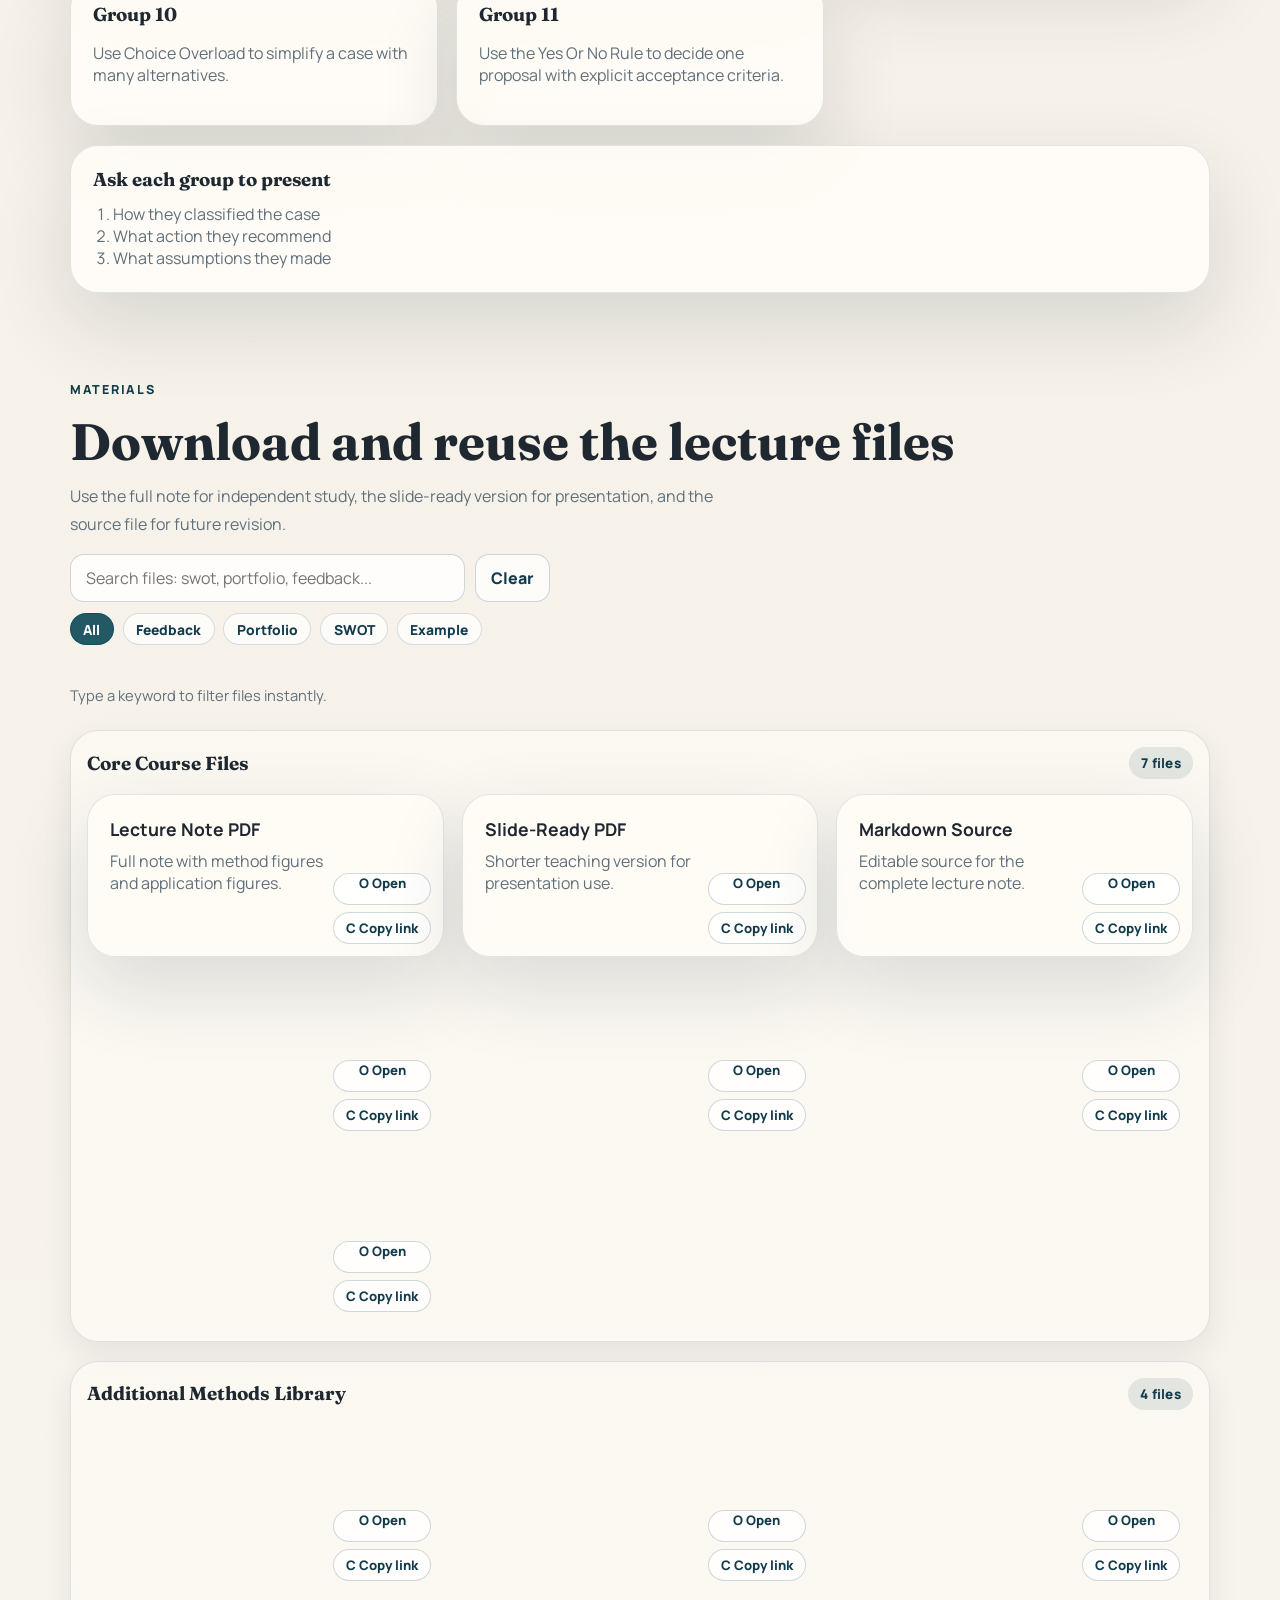
==== commit a3876433: "Add Rubber Band figure to Method 07 right panel" ====
--- a/index.html
+++ b/index.html
@@ -475,6 +475,10 @@
             <blockquote>Teaching point: sustainable performance requires balancing pressure with deliberate recovery.</blockquote>
           </div>
           <div class="method-card__visuals">
+            <figure class="figure-card">
+              <img src="application-figures/rubber-band-balance-arrow.svg" alt="Rubber Band Model figure showing what is pulling you and what is holding you on a balancing bar.">
+              <figcaption>Application figure: compare pressure pulling you versus support holding you before making a decision.</figcaption>
+            </figure>
             <figure class="figure-card figure-card--application">
               <figcaption>Method handout available as PDF.</figcaption>
               <p>Open the full file for classroom explanation and examples.</p>
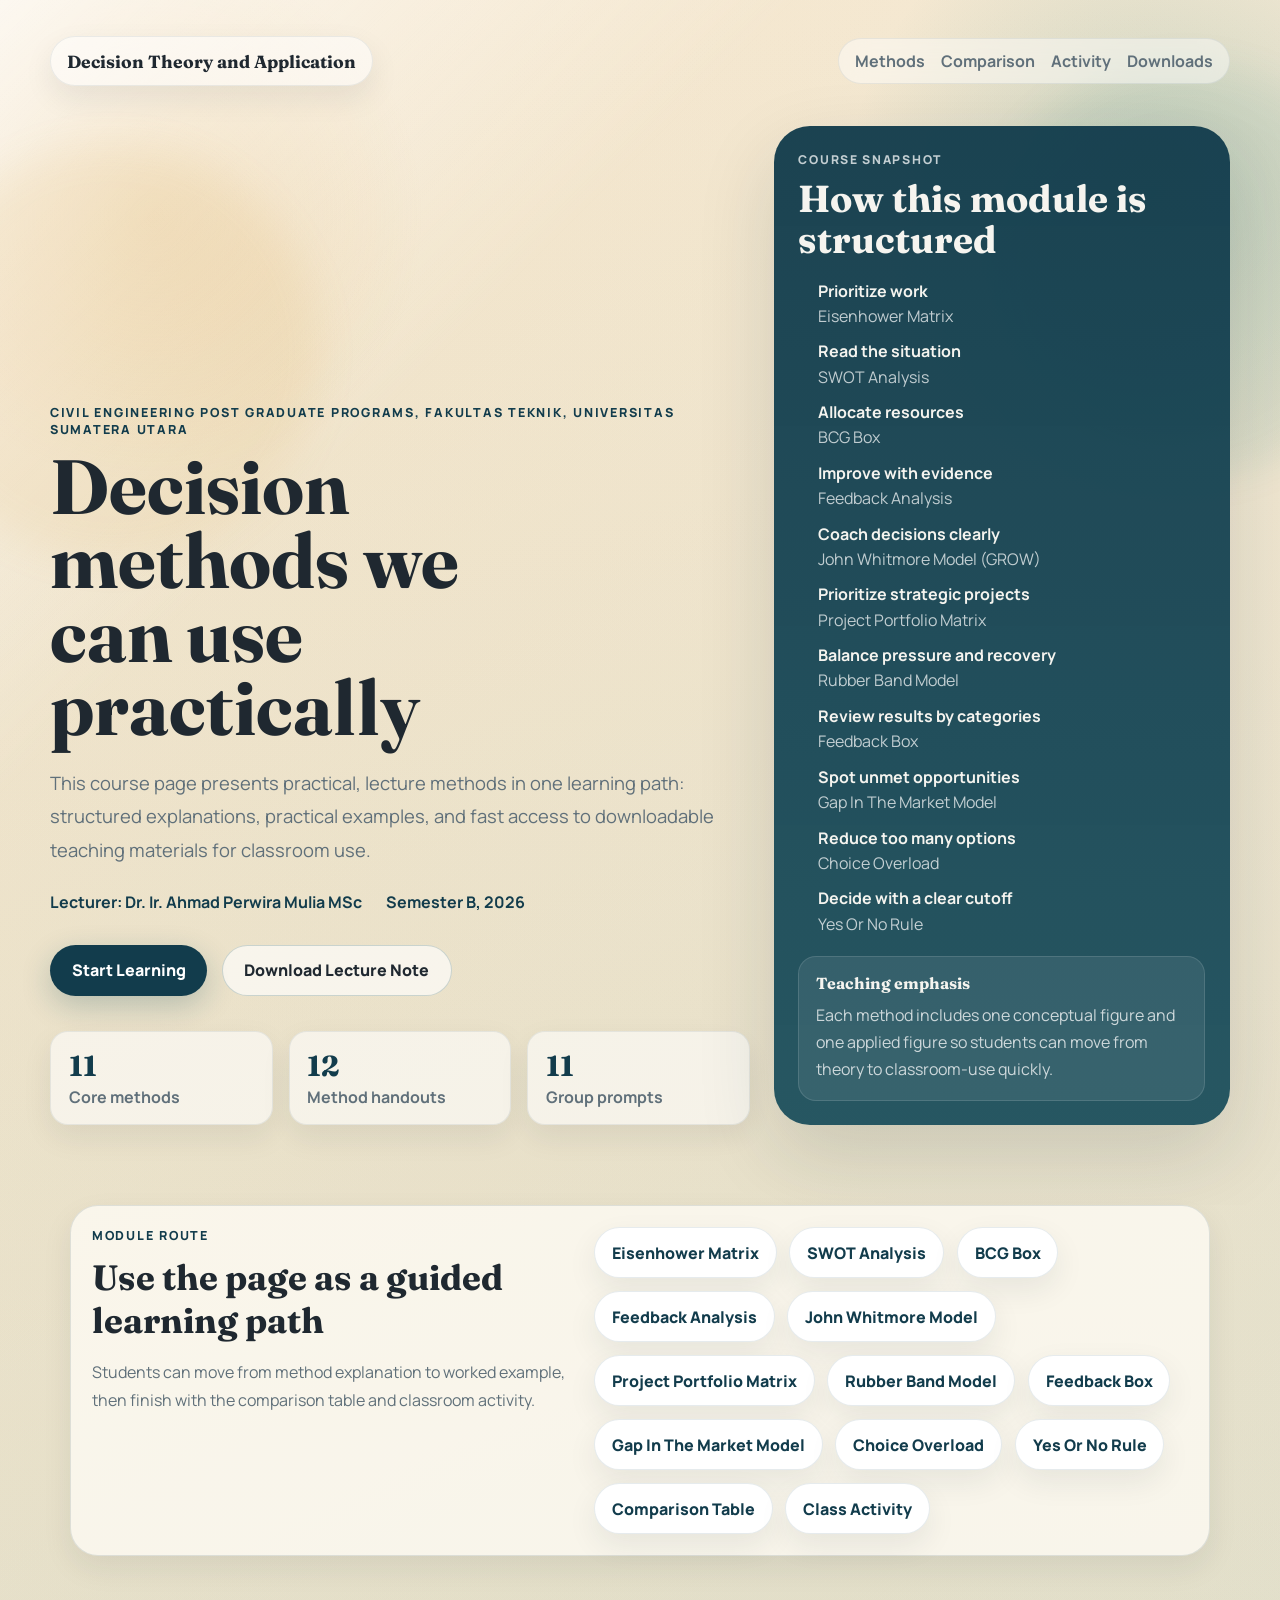
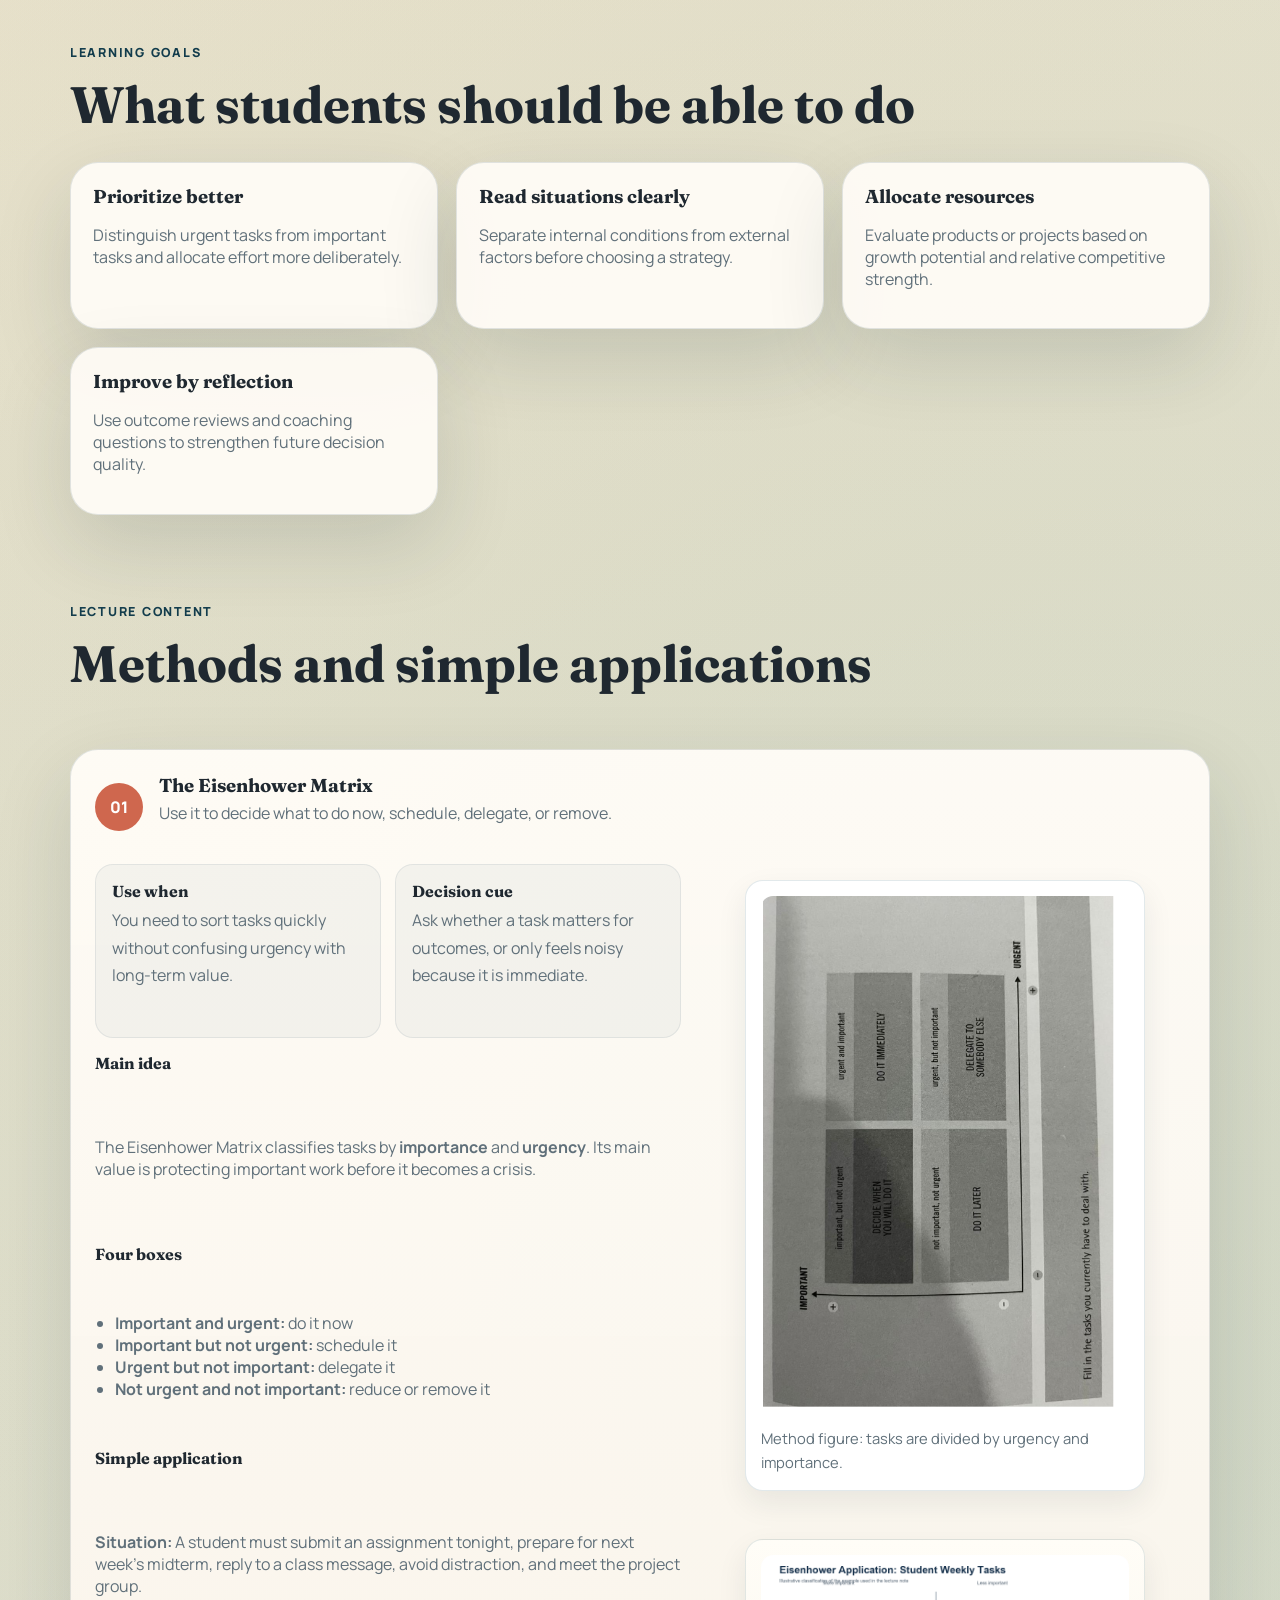
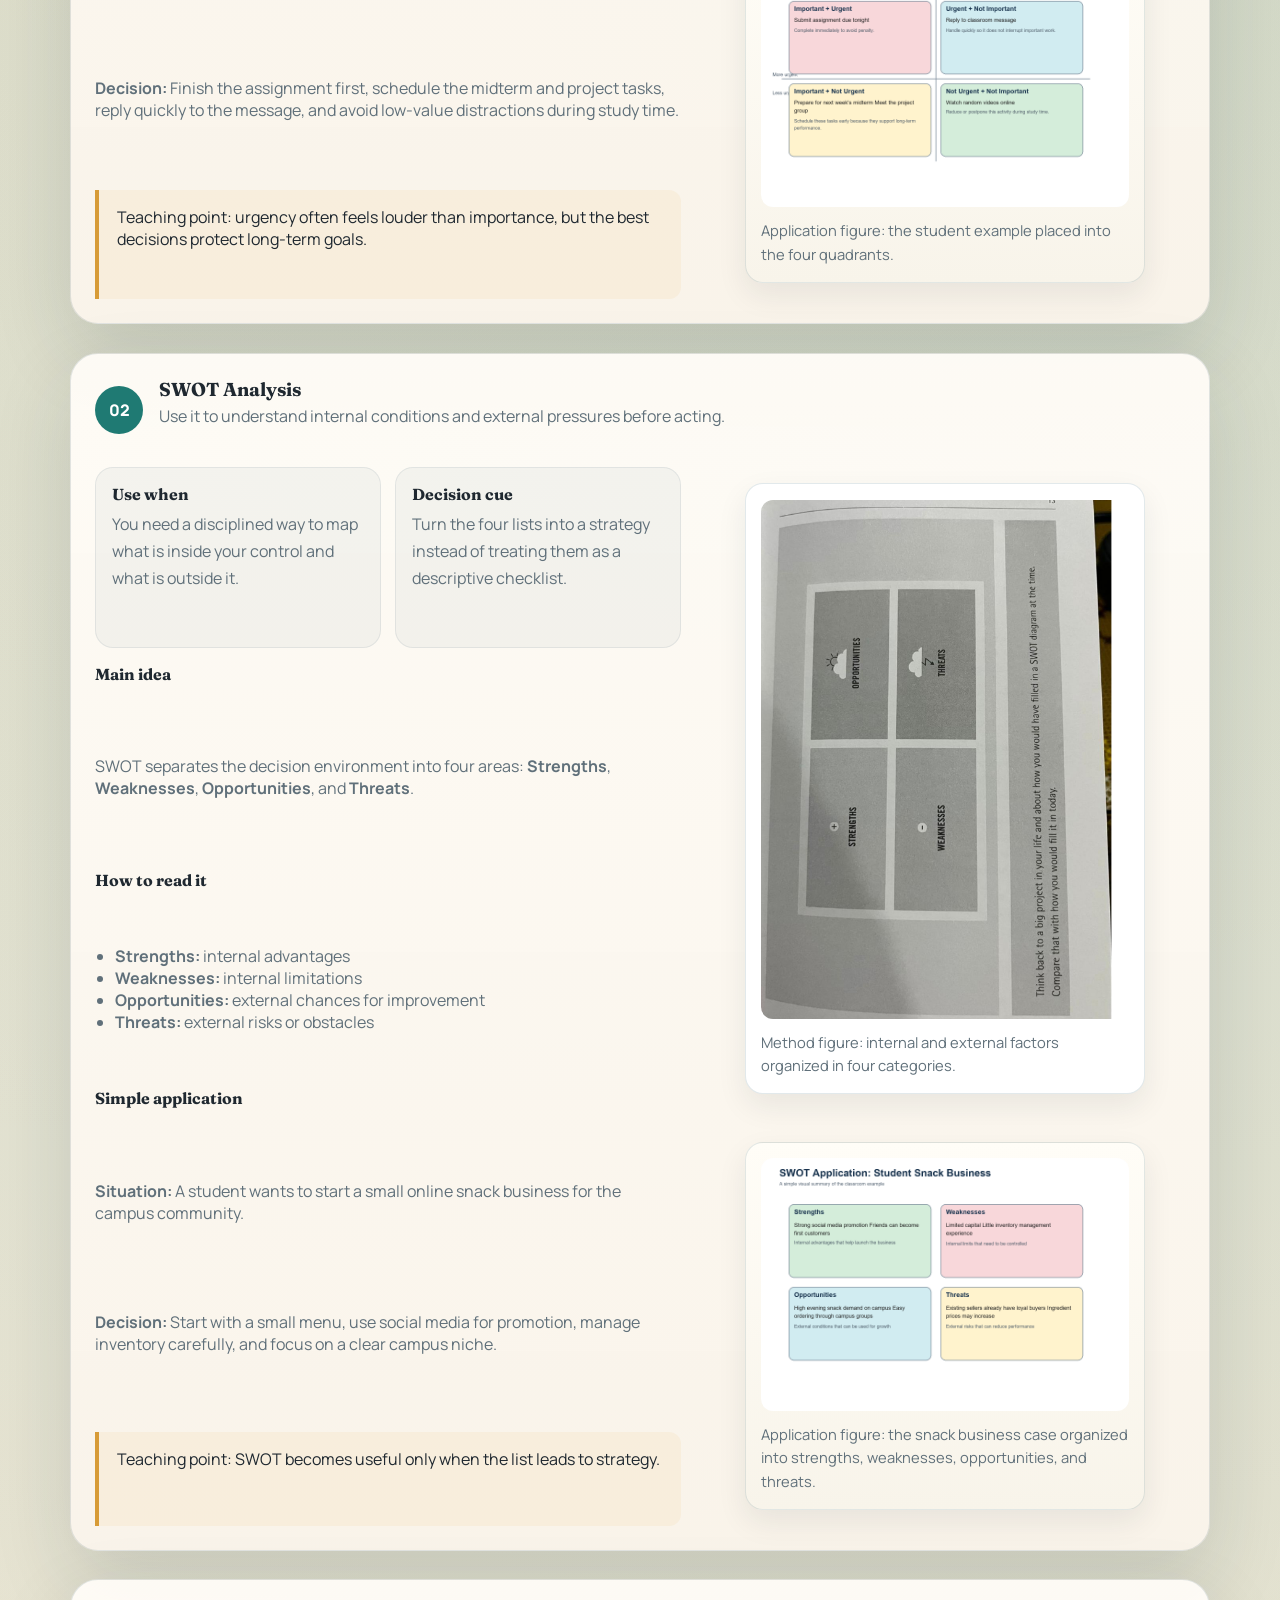
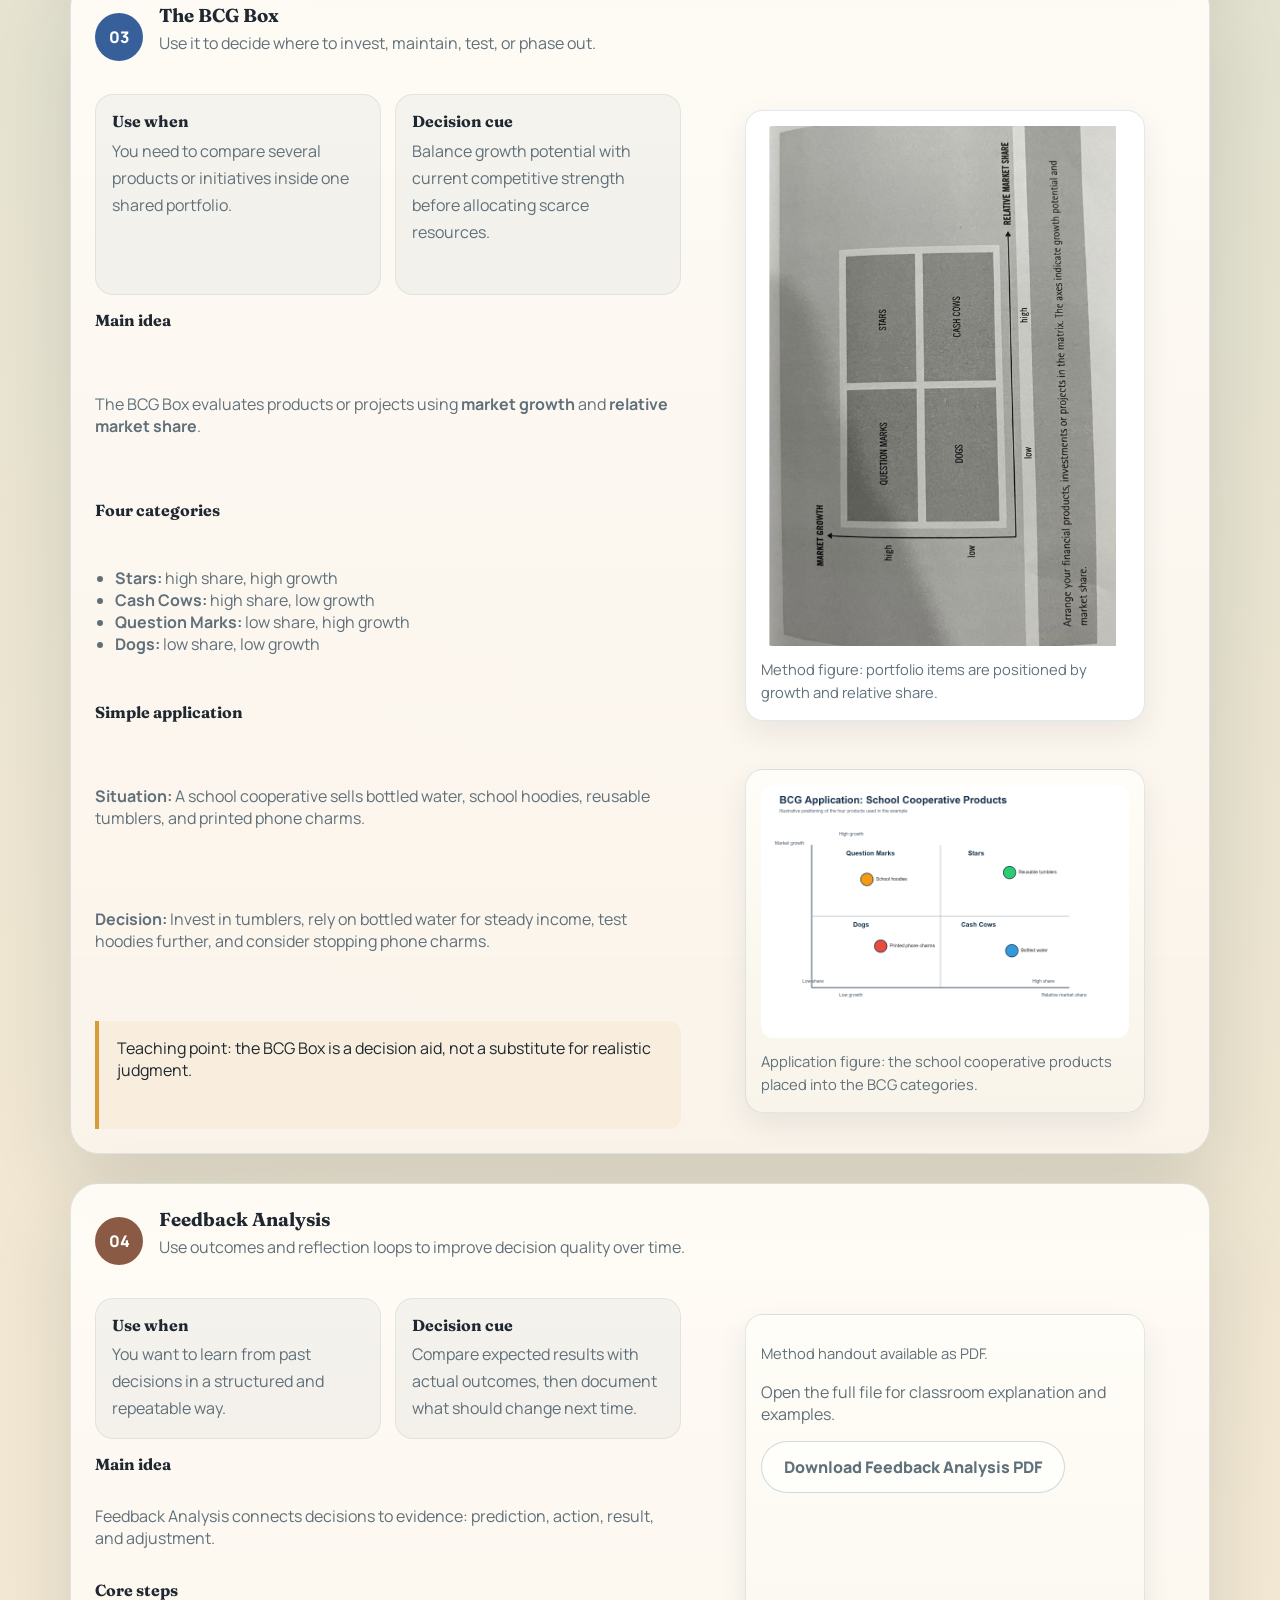
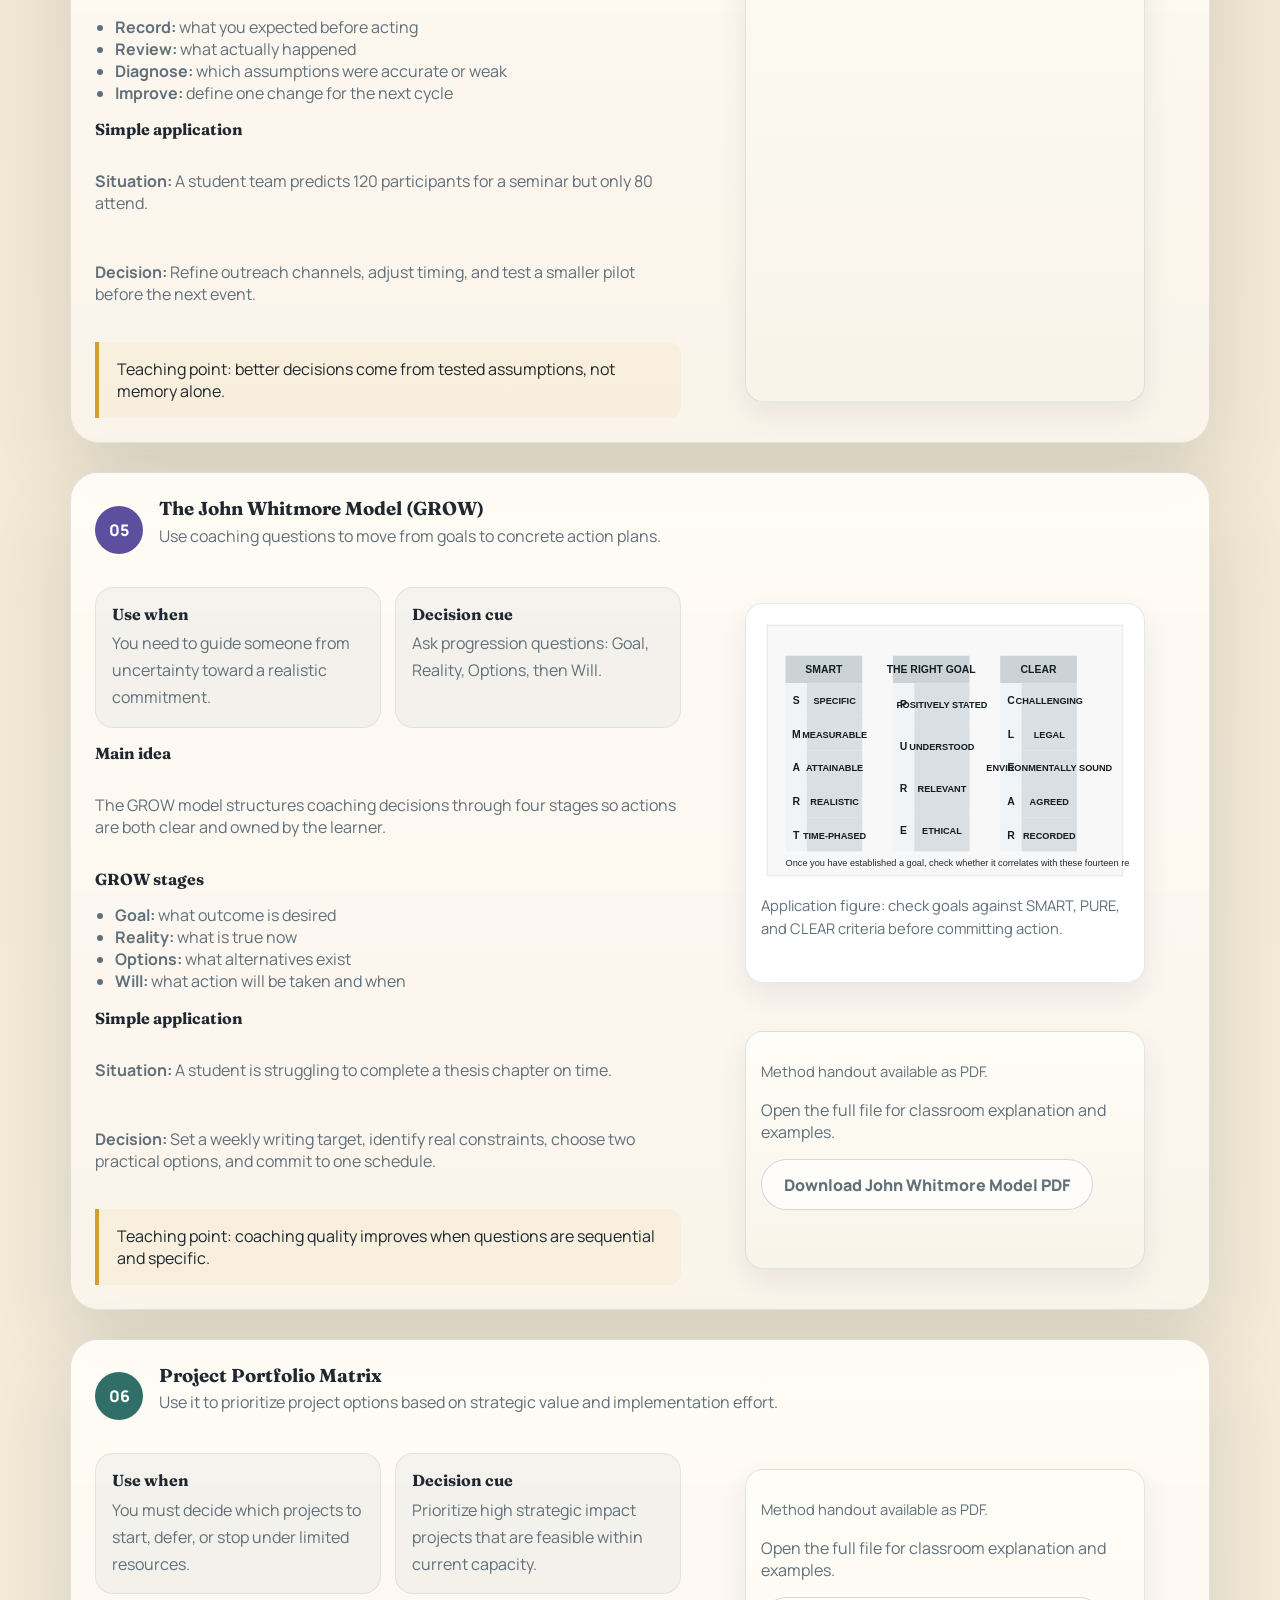
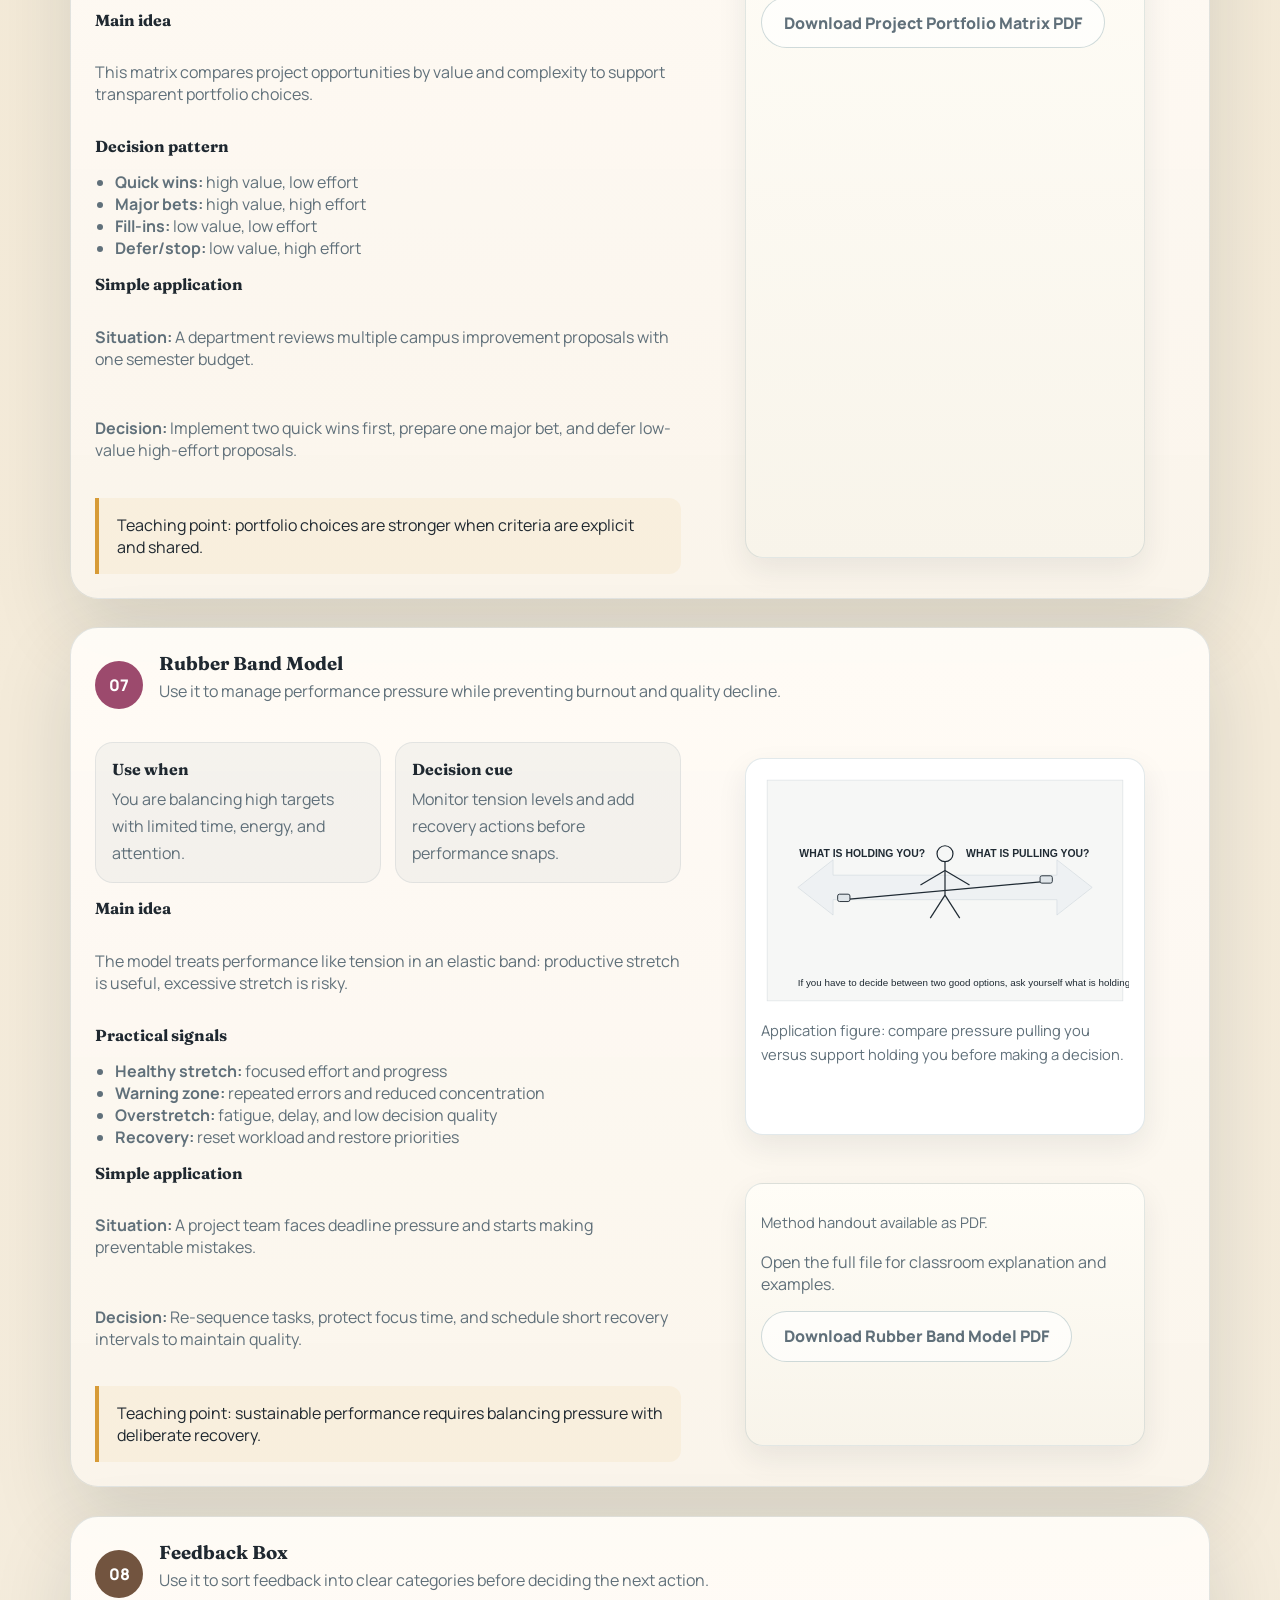
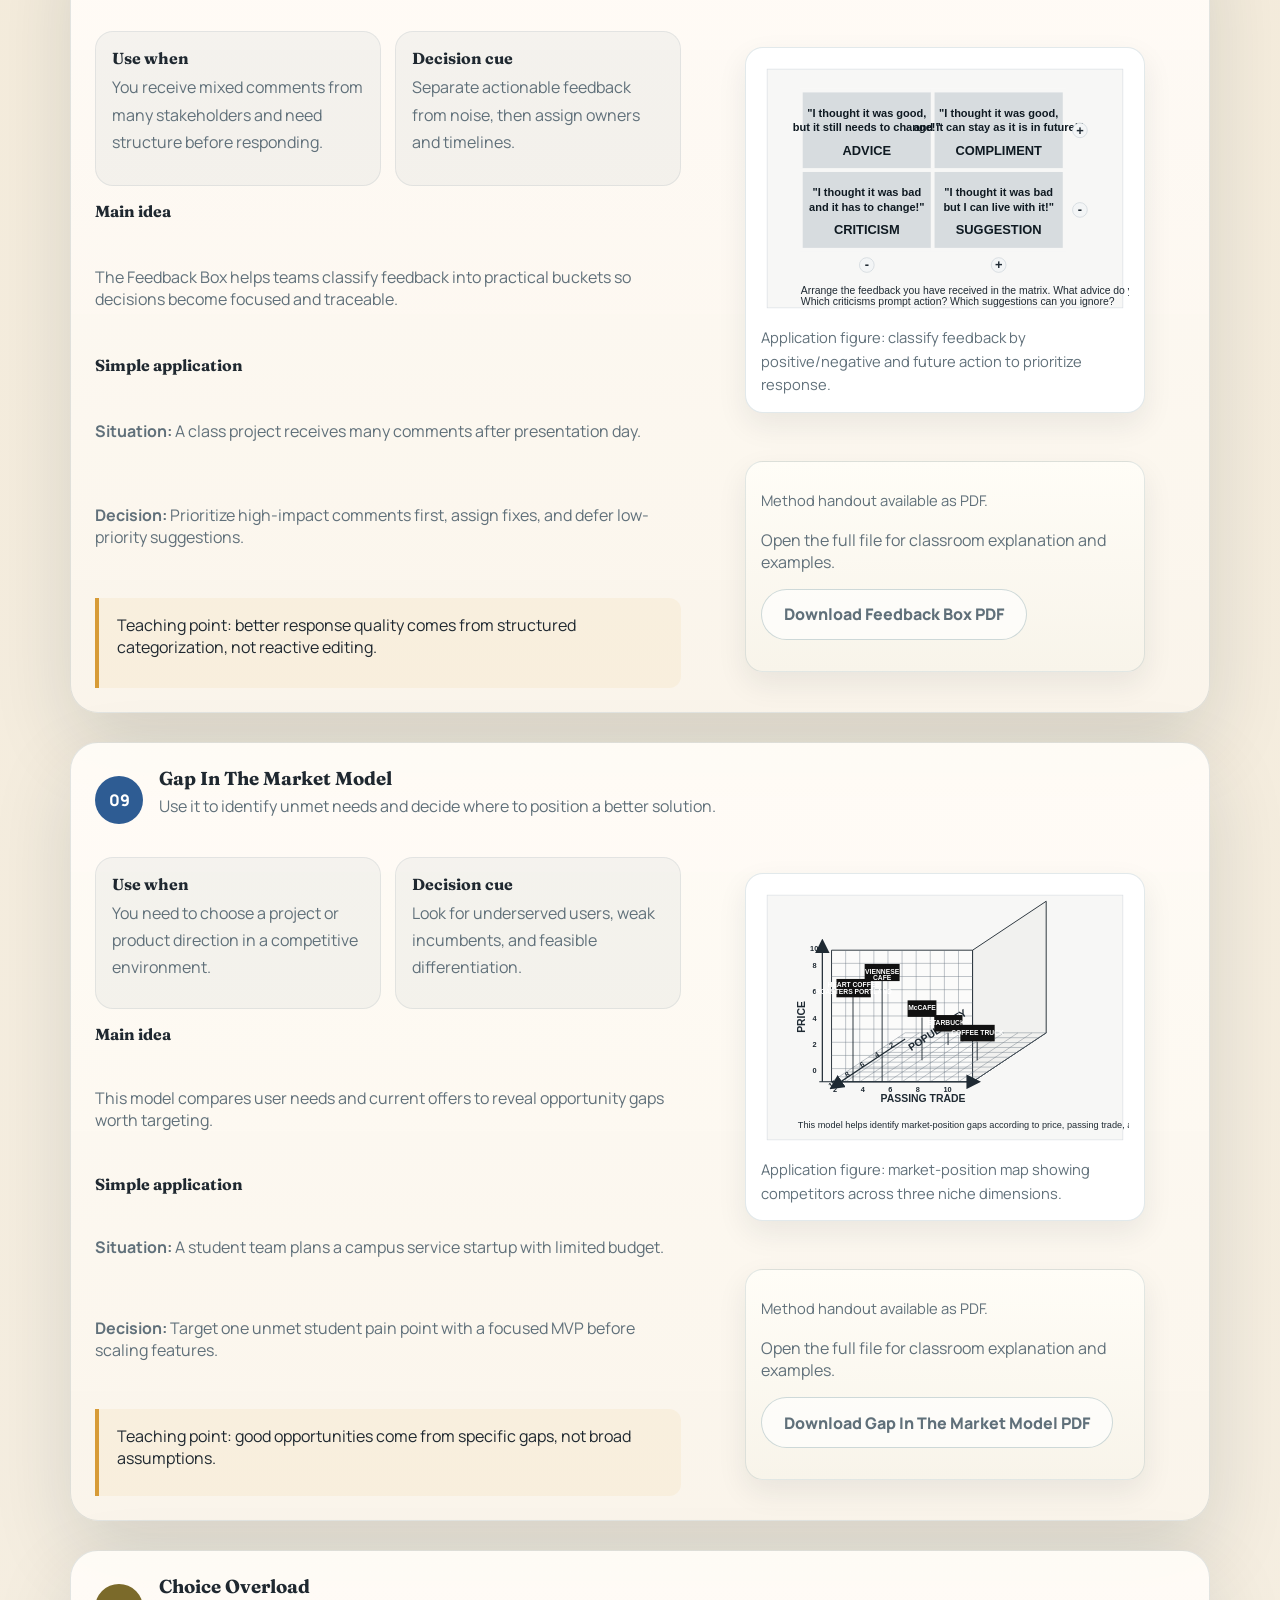
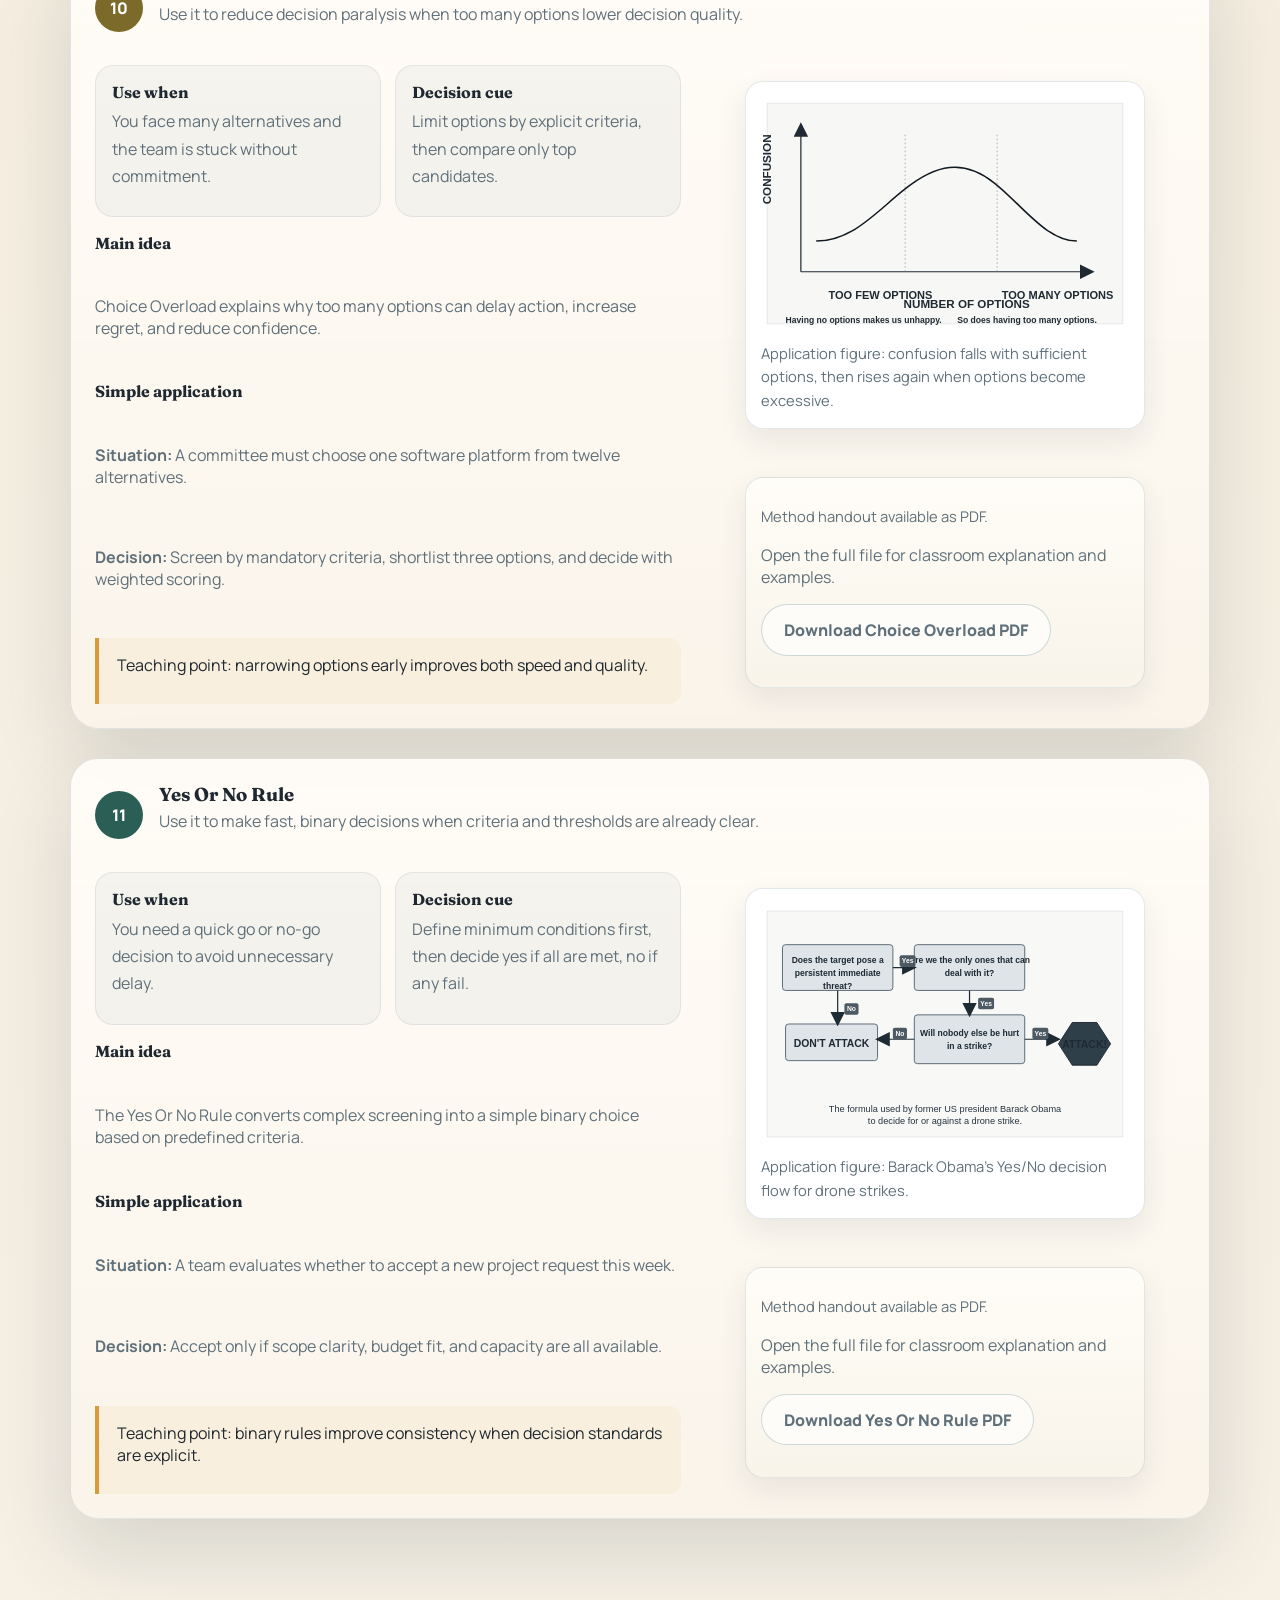
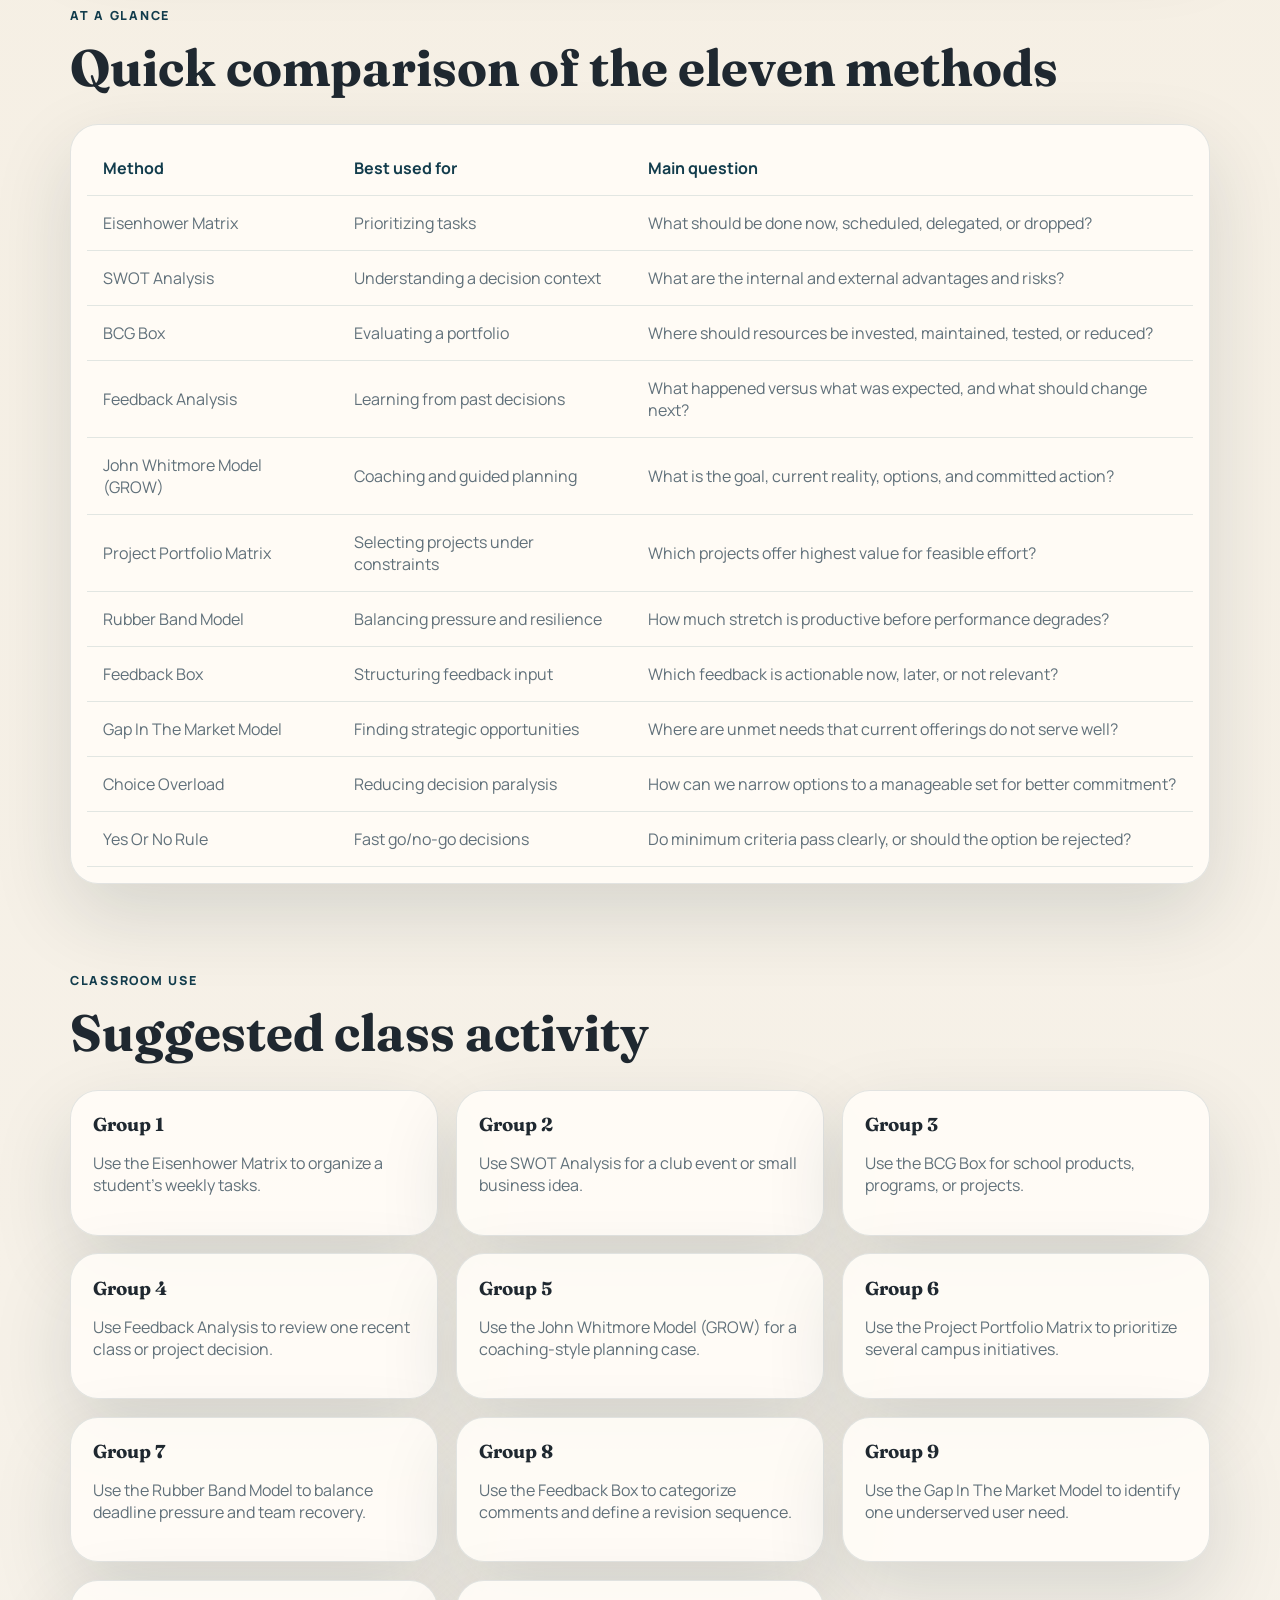
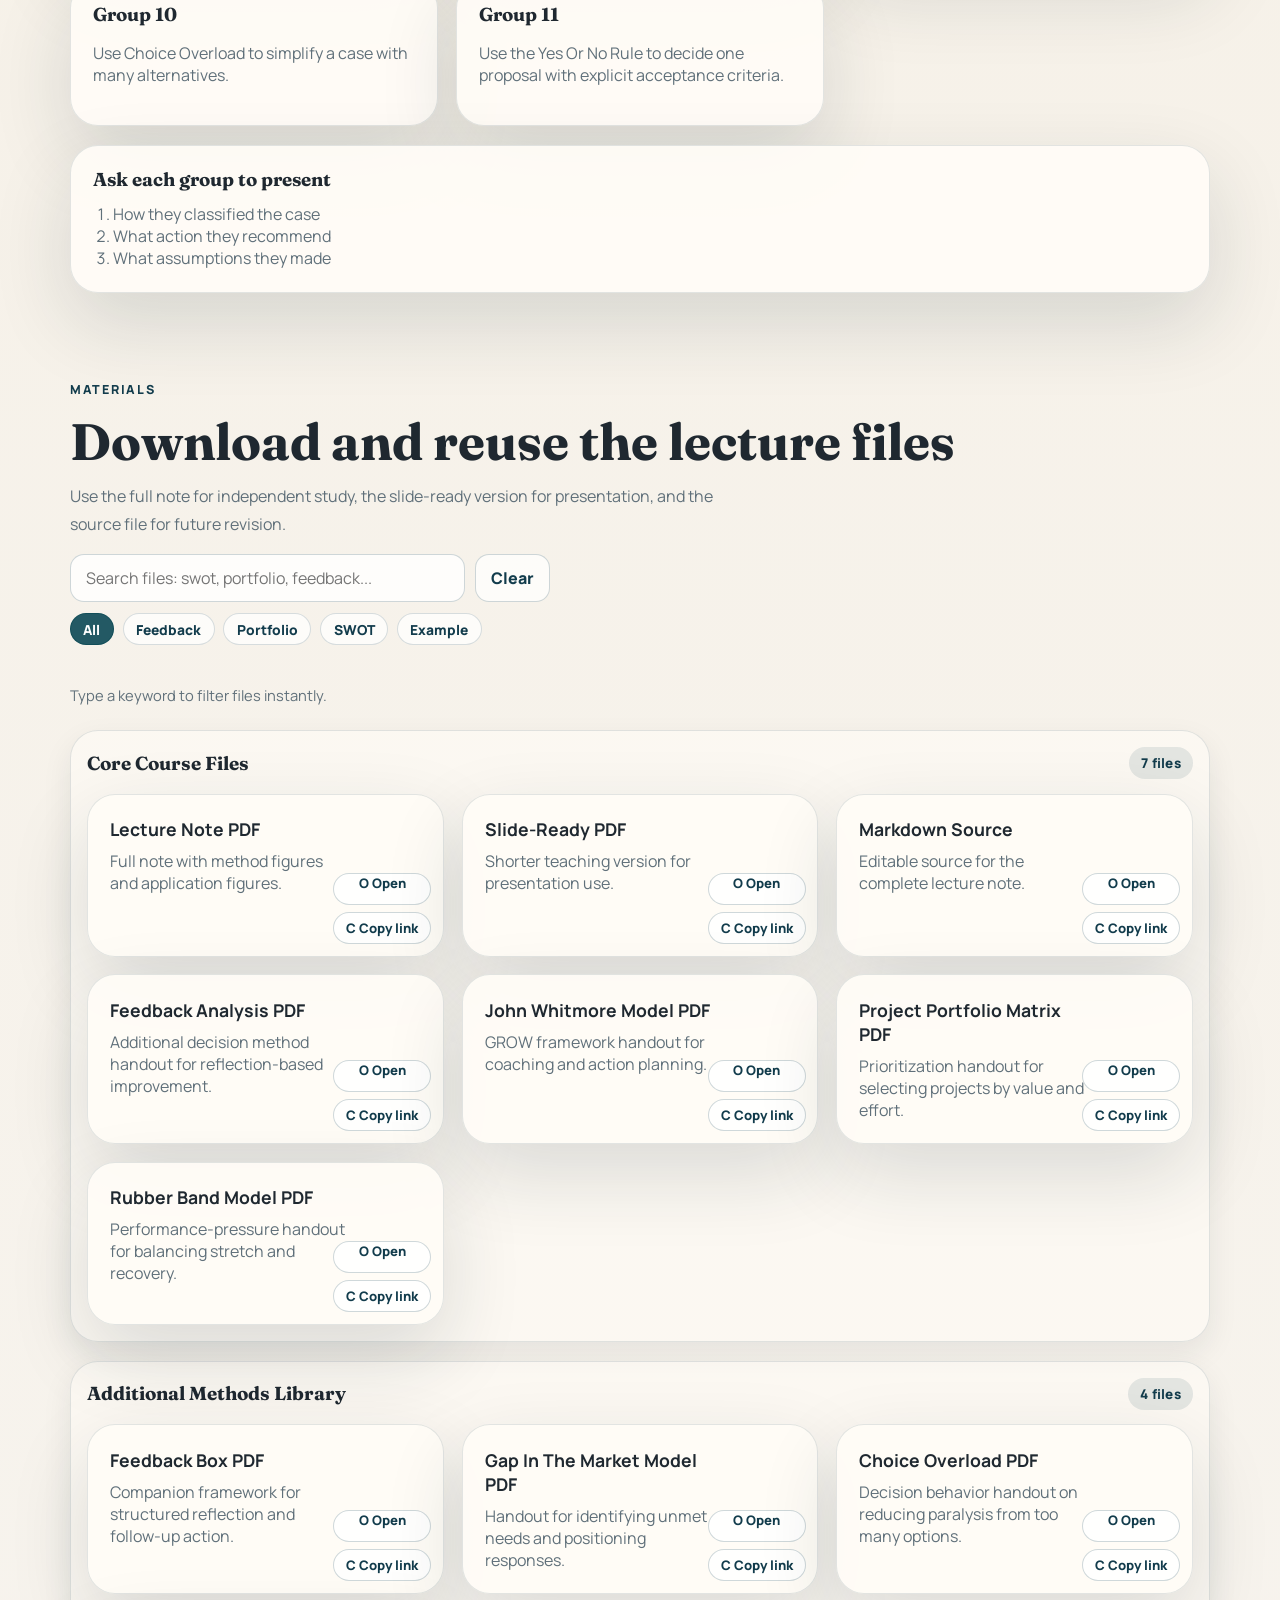
==== commit f331353f: "Add Whitmore SMART-PURE-CLEAR figure to Method 5" ====
--- a/index.html
+++ b/index.html
@@ -387,6 +387,10 @@
             <blockquote>Teaching point: coaching quality improves when questions are sequential and specific.</blockquote>
           </div>
           <div class="method-card__visuals">
+            <figure class="figure-card">
+              <img src="application-figures/whitmore-smart-pure-clear-matrix.svg" alt="SMART, PURE, and CLEAR goal-check matrix for coaching decisions.">
+              <figcaption>Application figure: check goals against SMART, PURE, and CLEAR criteria before committing action.</figcaption>
+            </figure>
             <figure class="figure-card figure-card--application">
               <figcaption>Method handout available as PDF.</figcaption>
               <p>Open the full file for classroom explanation and examples.</p>
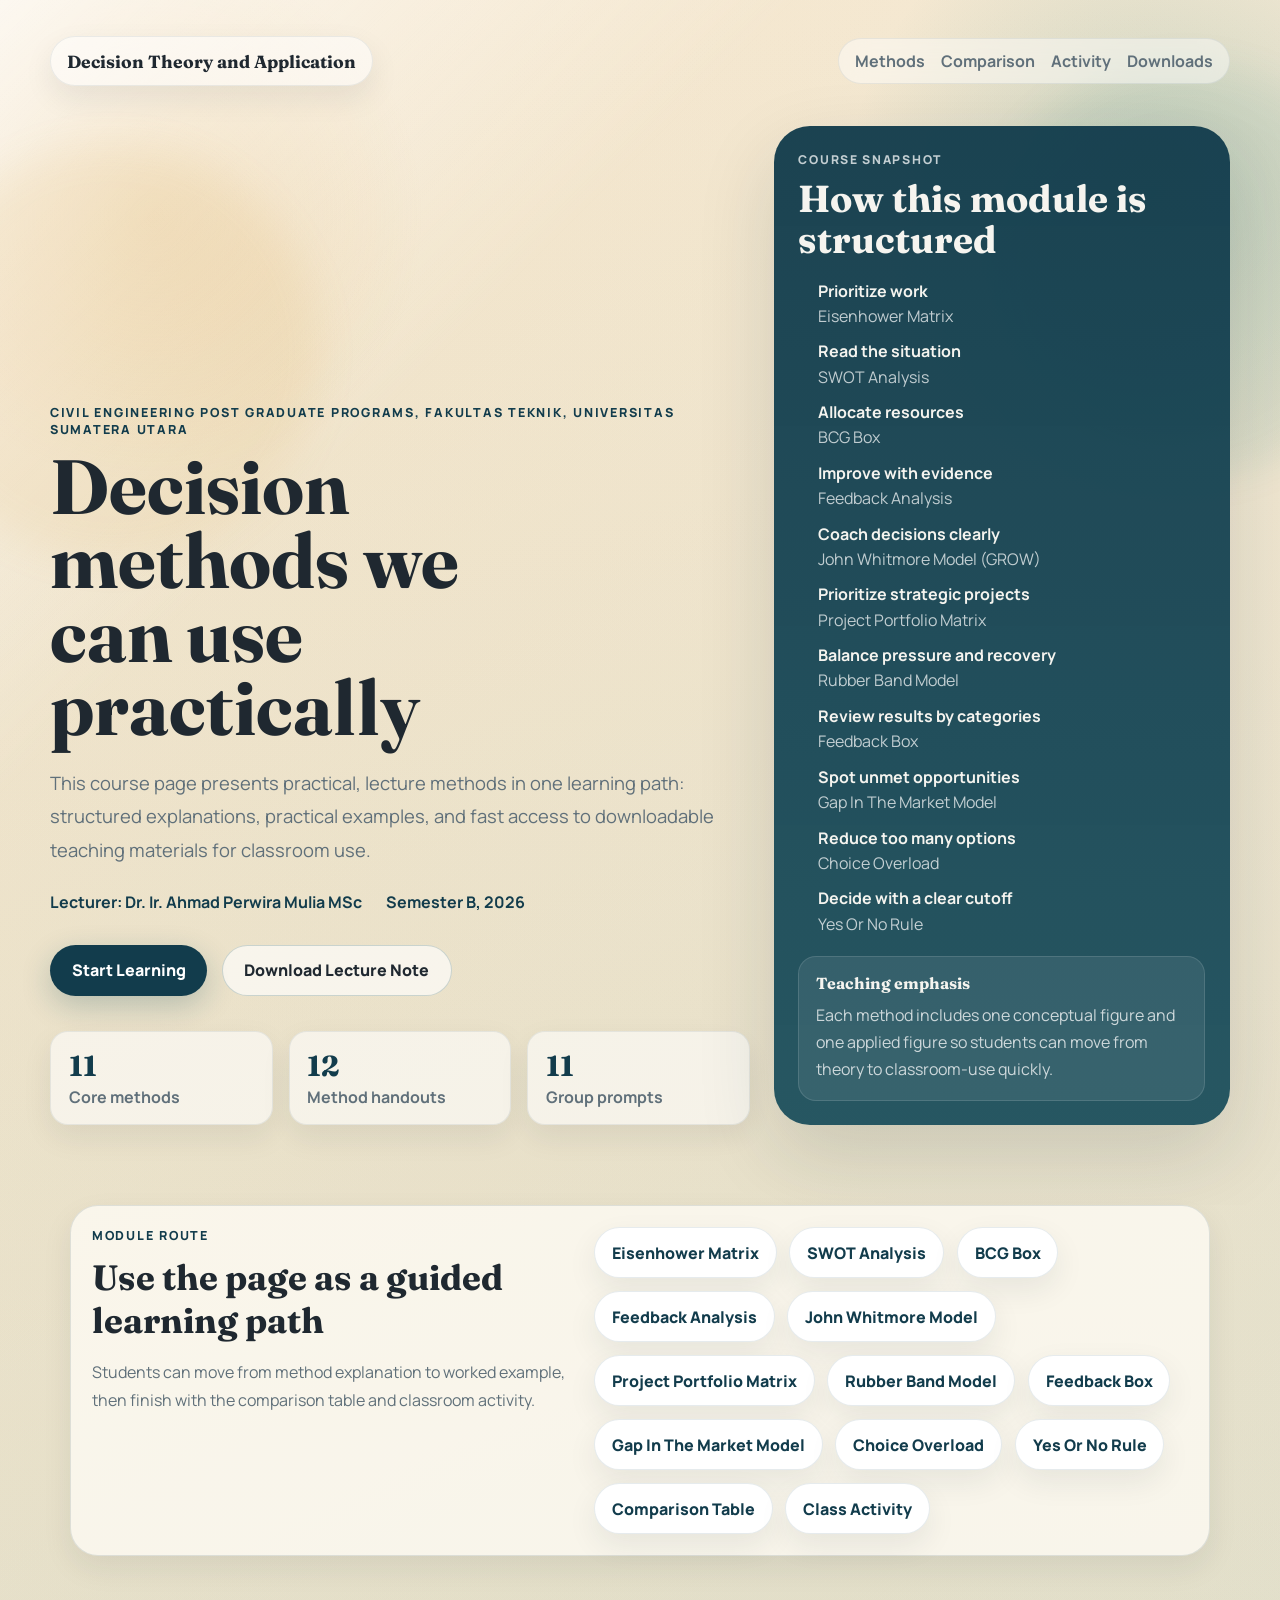
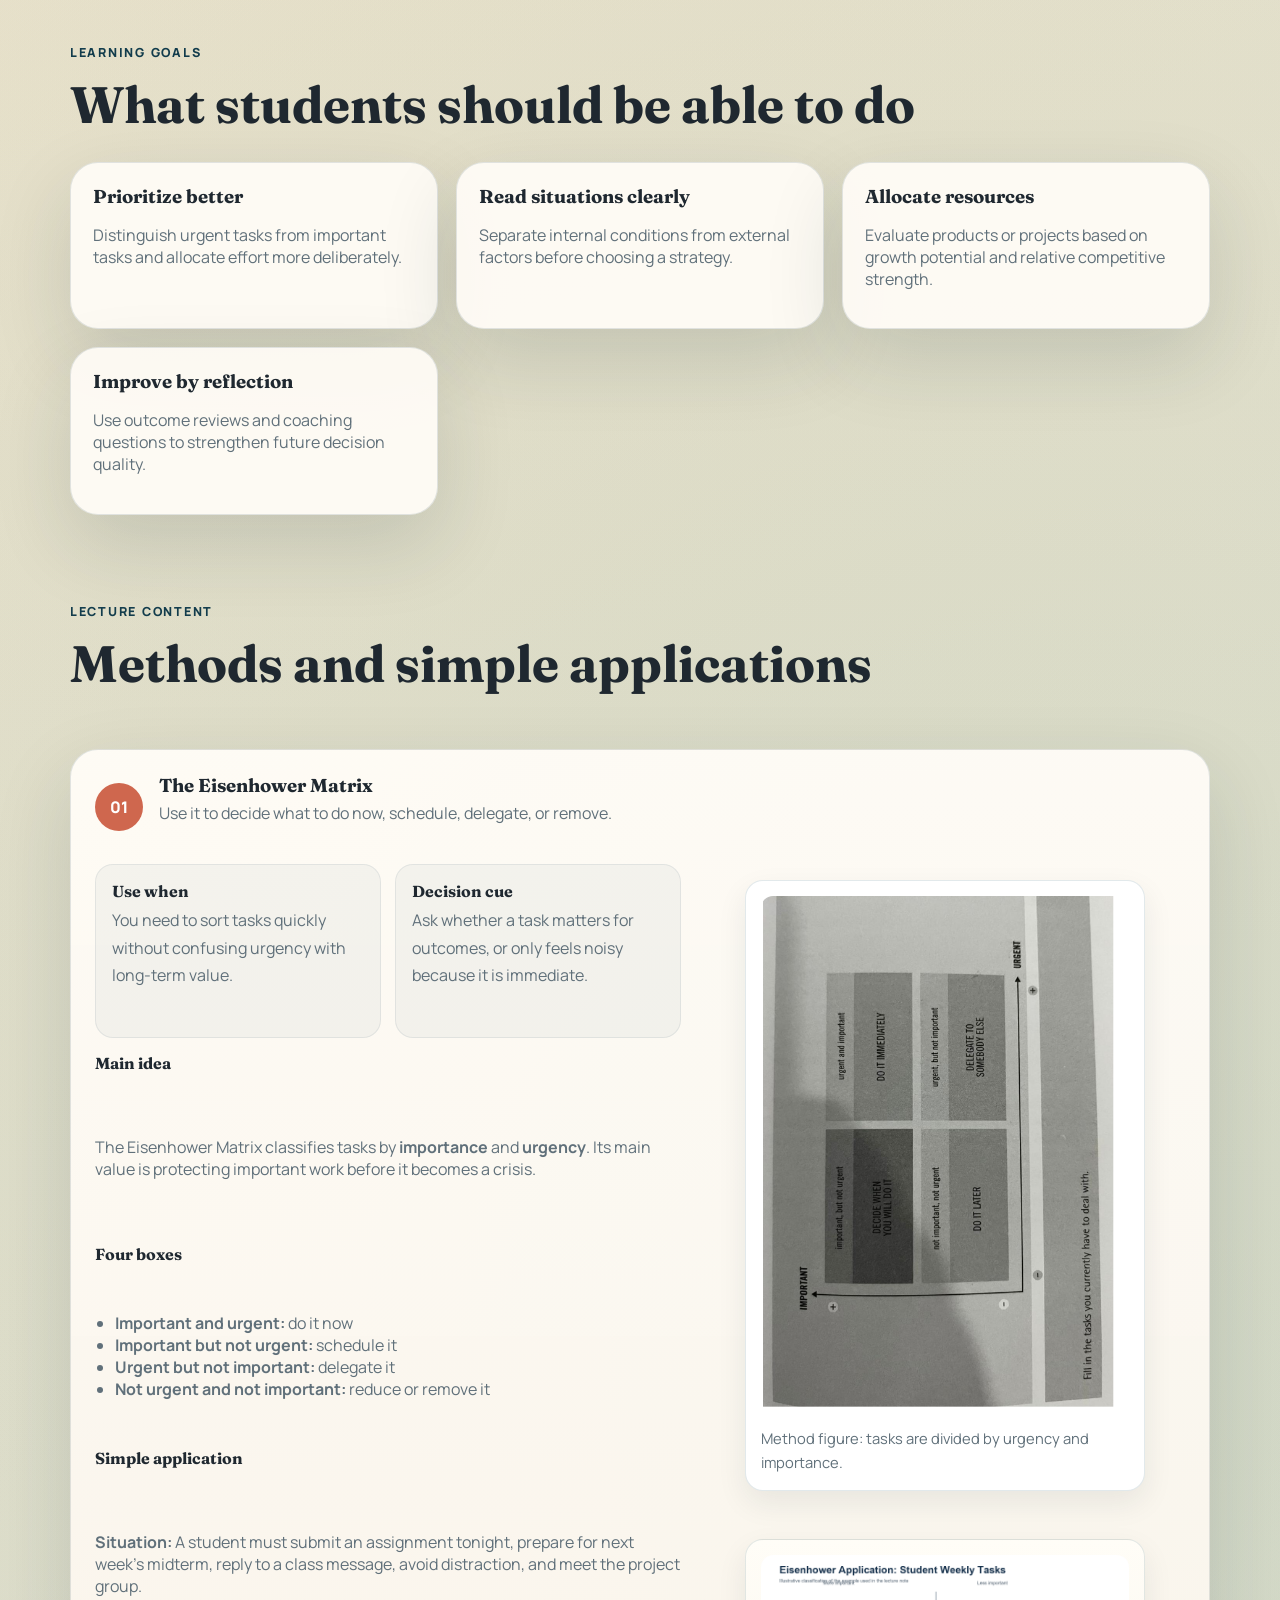
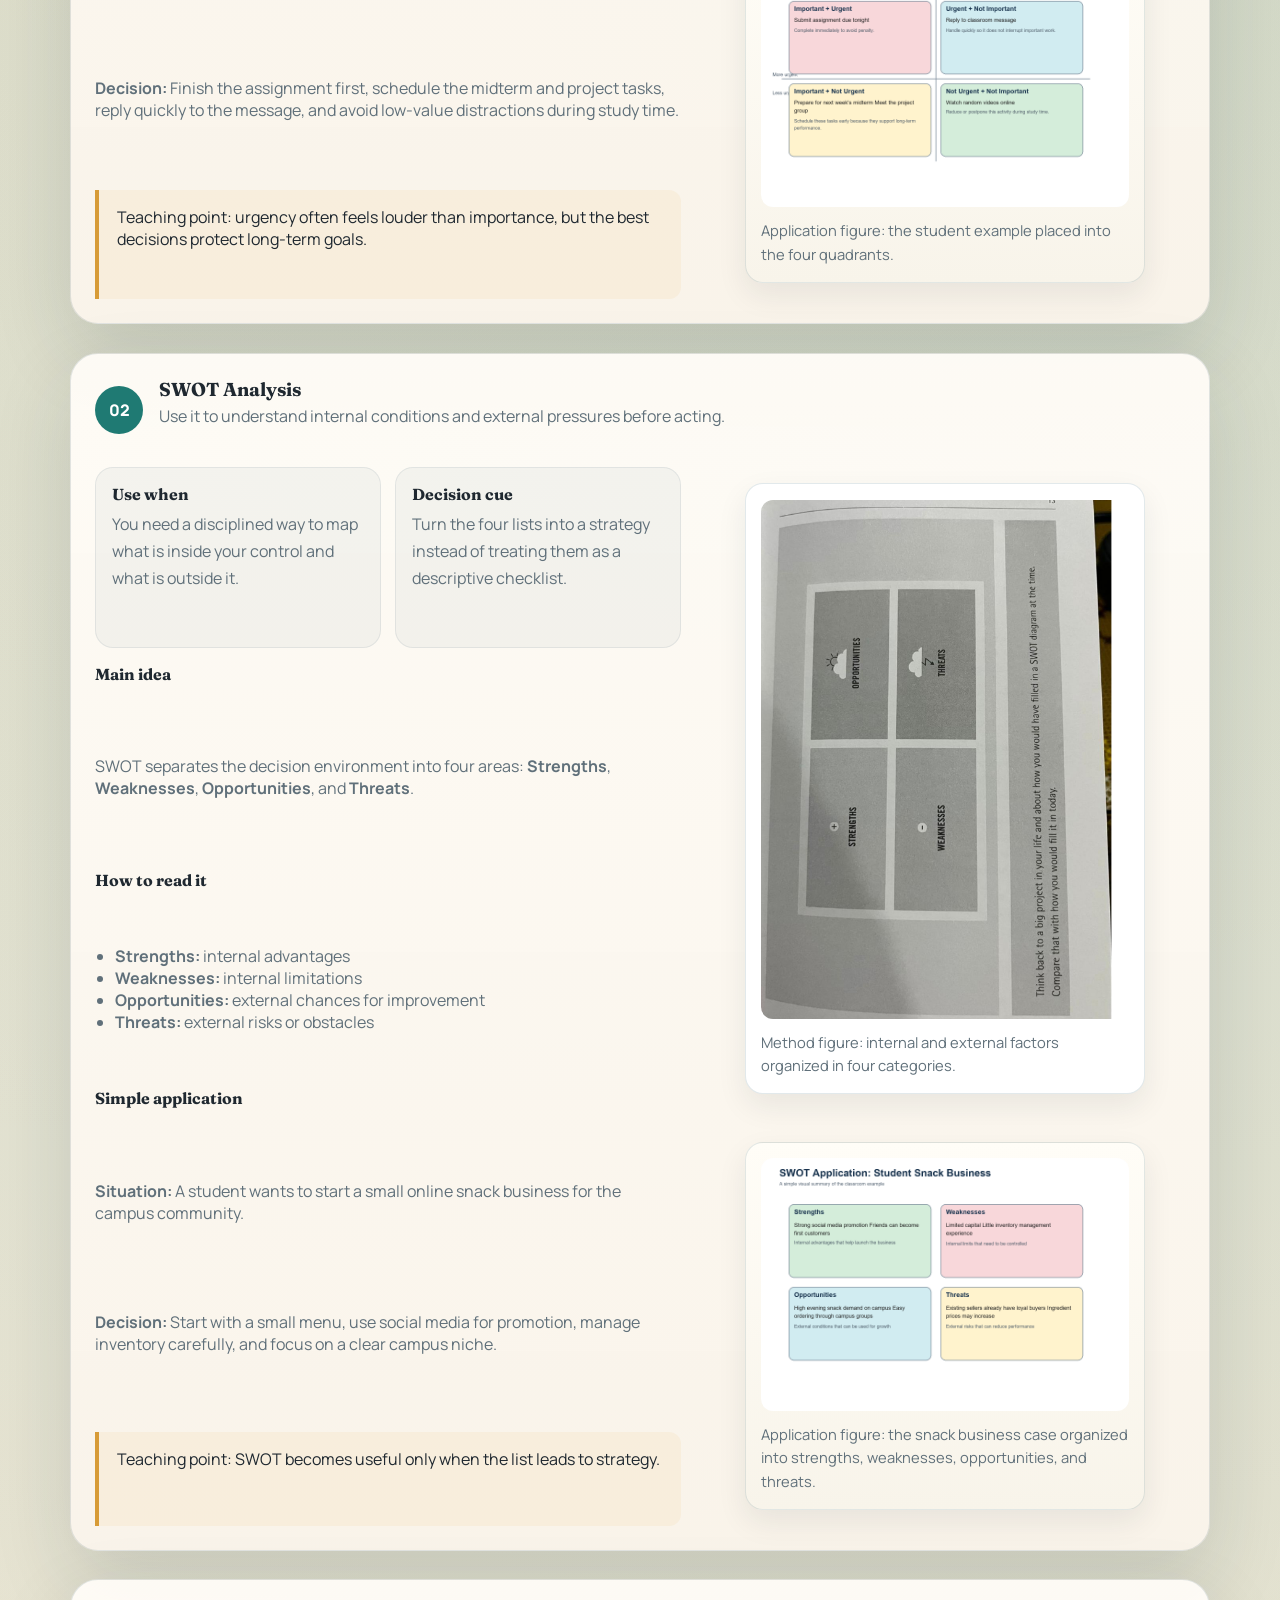
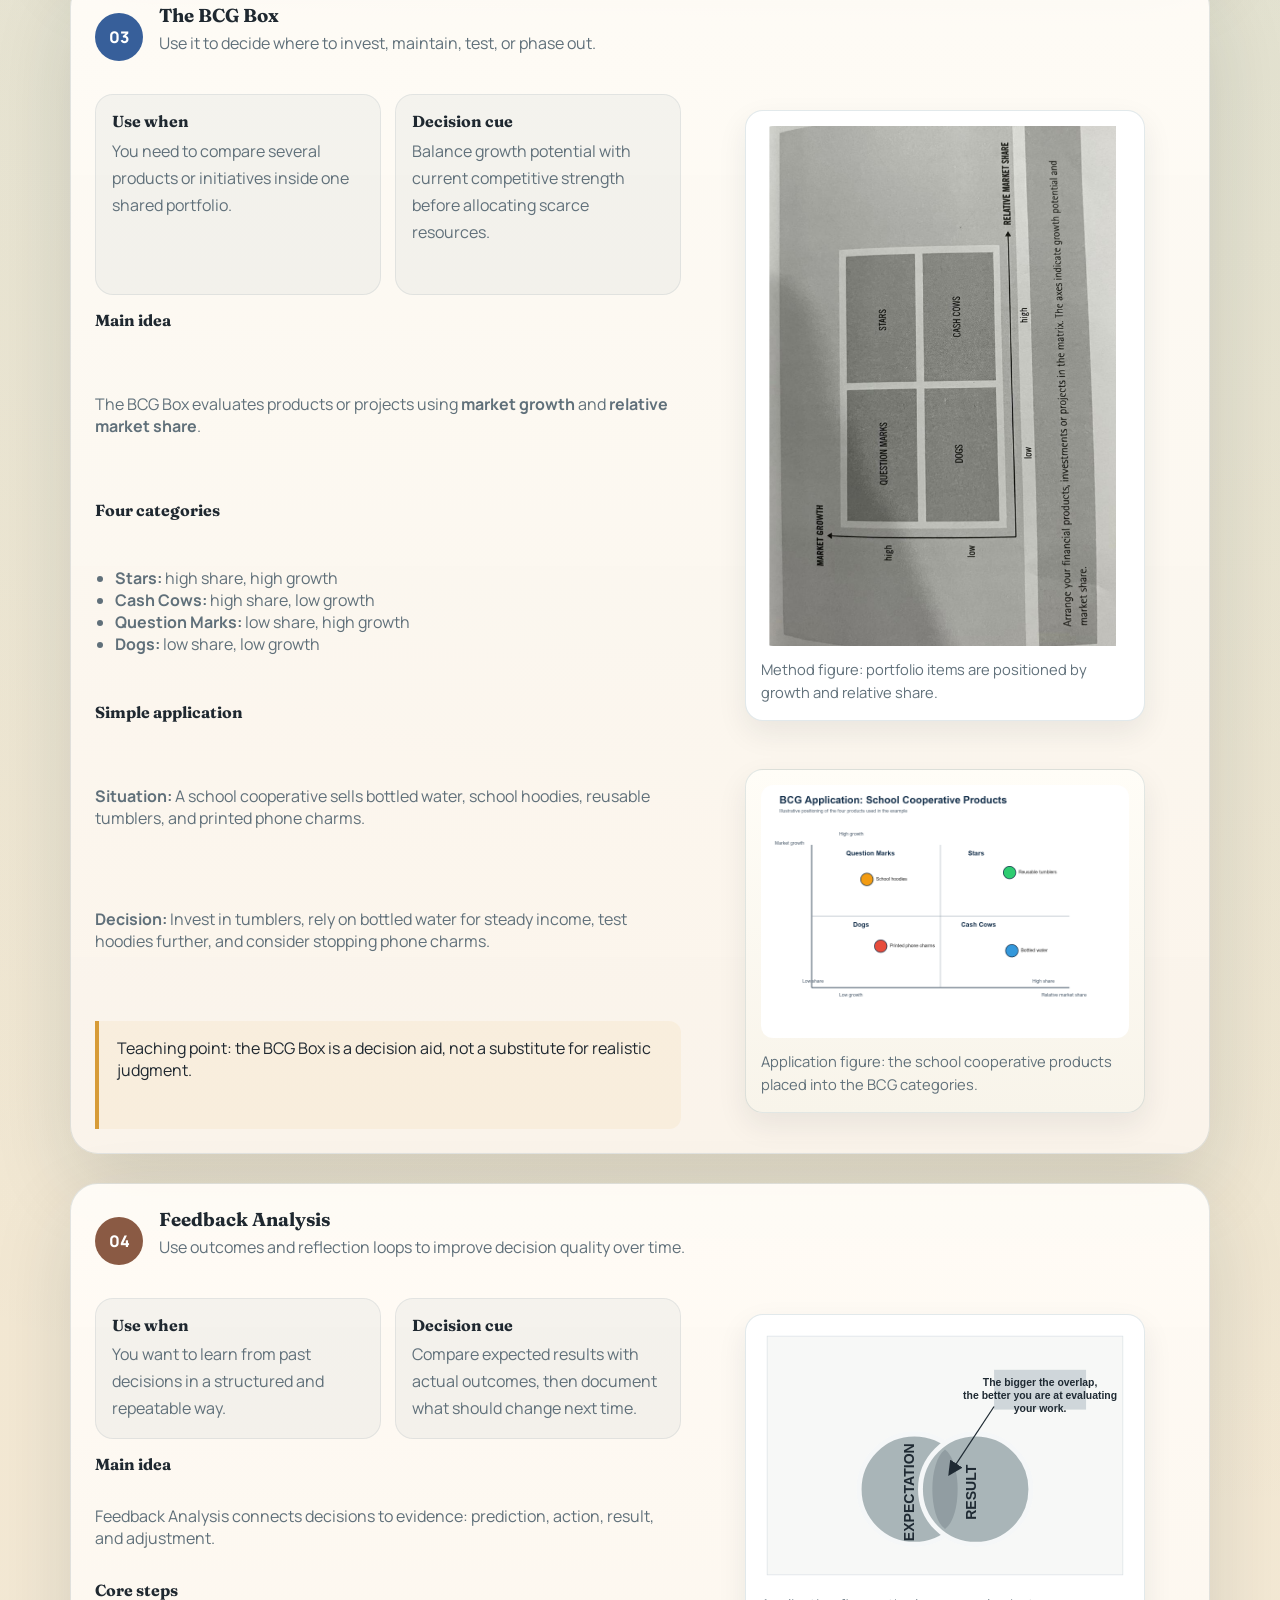
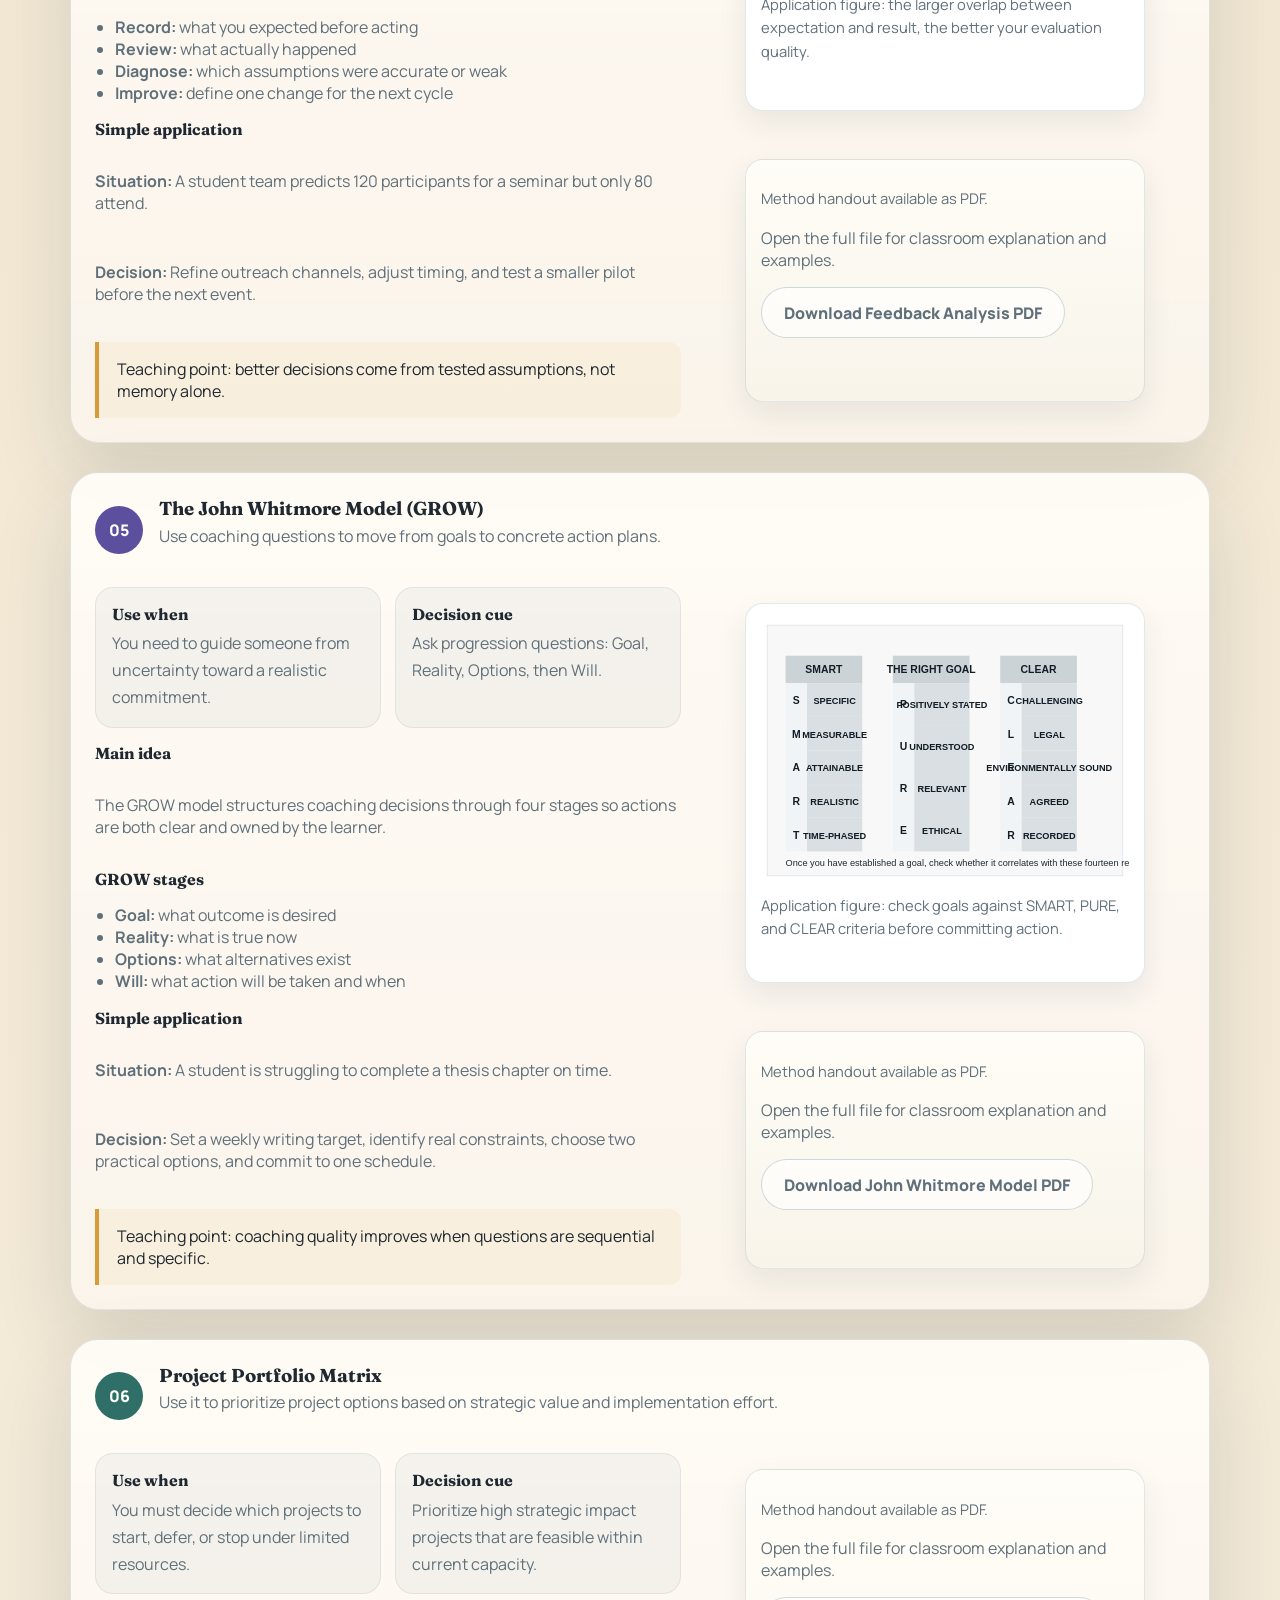
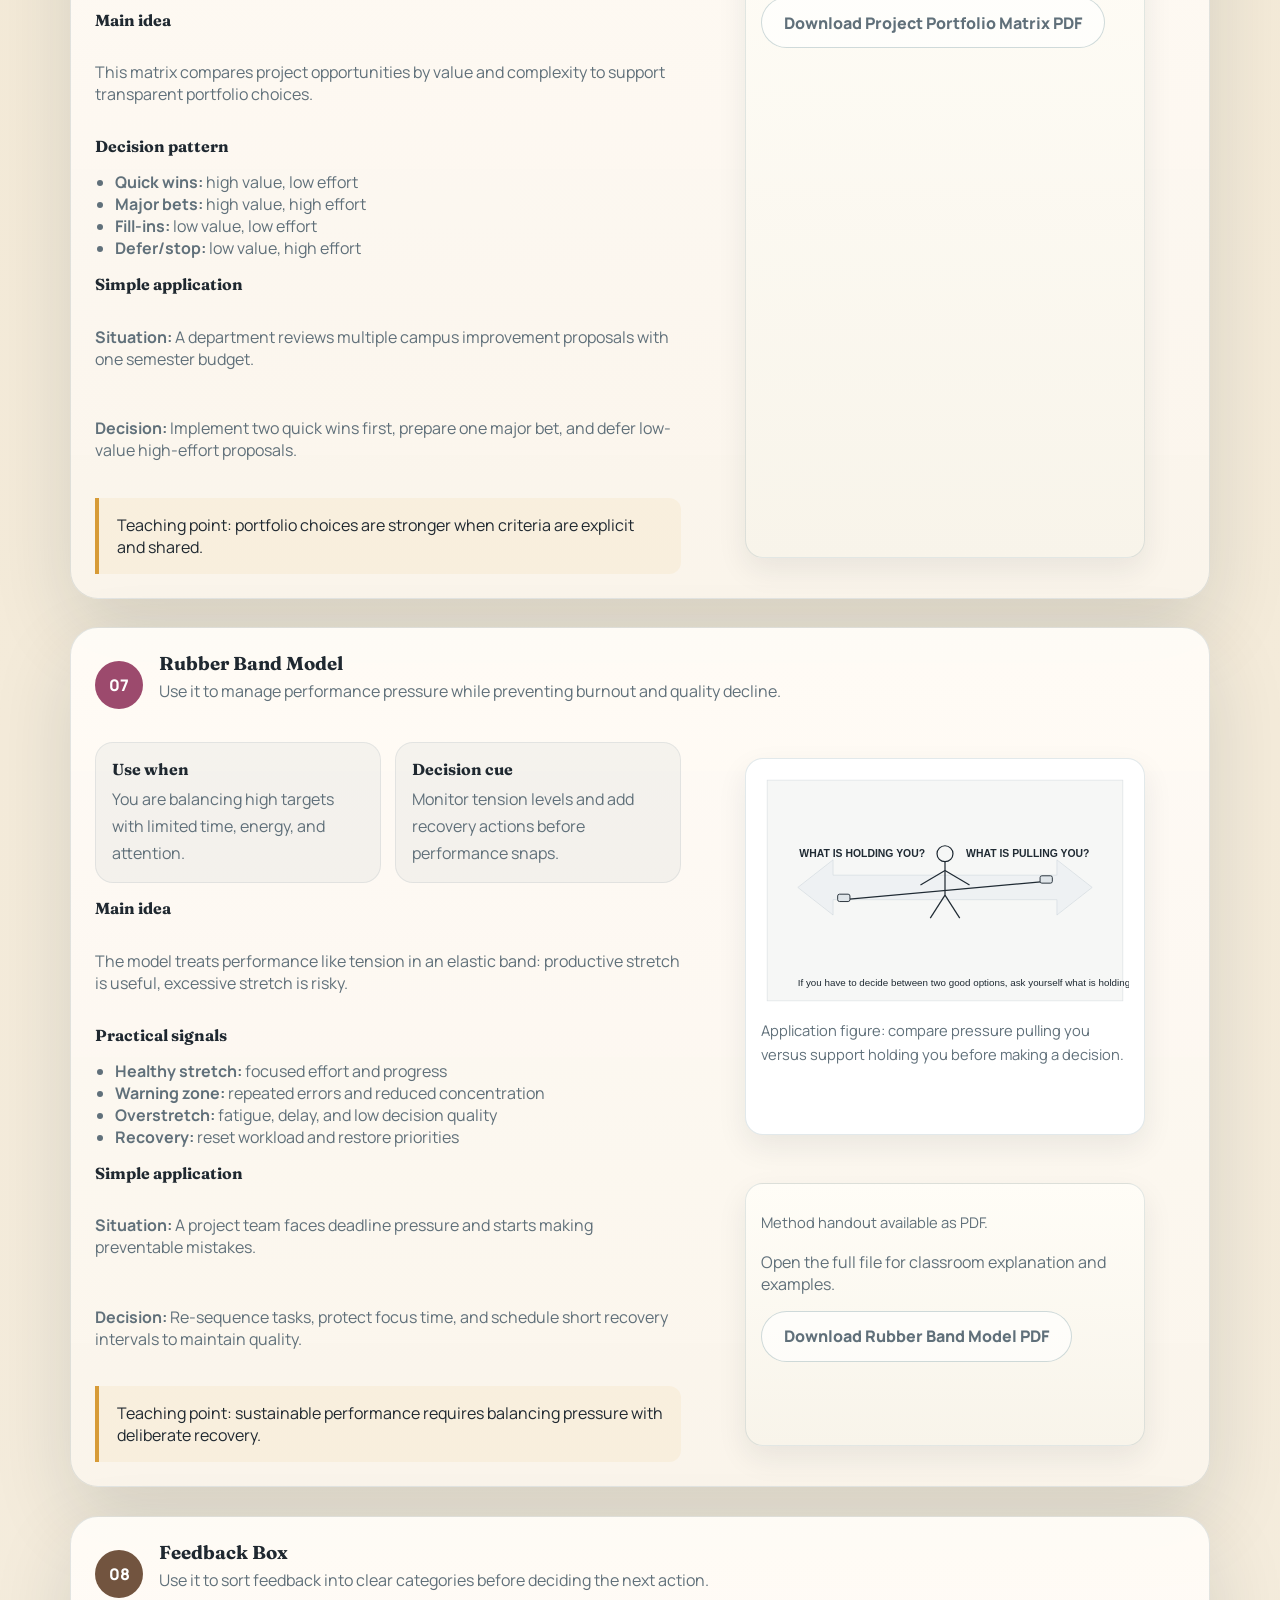
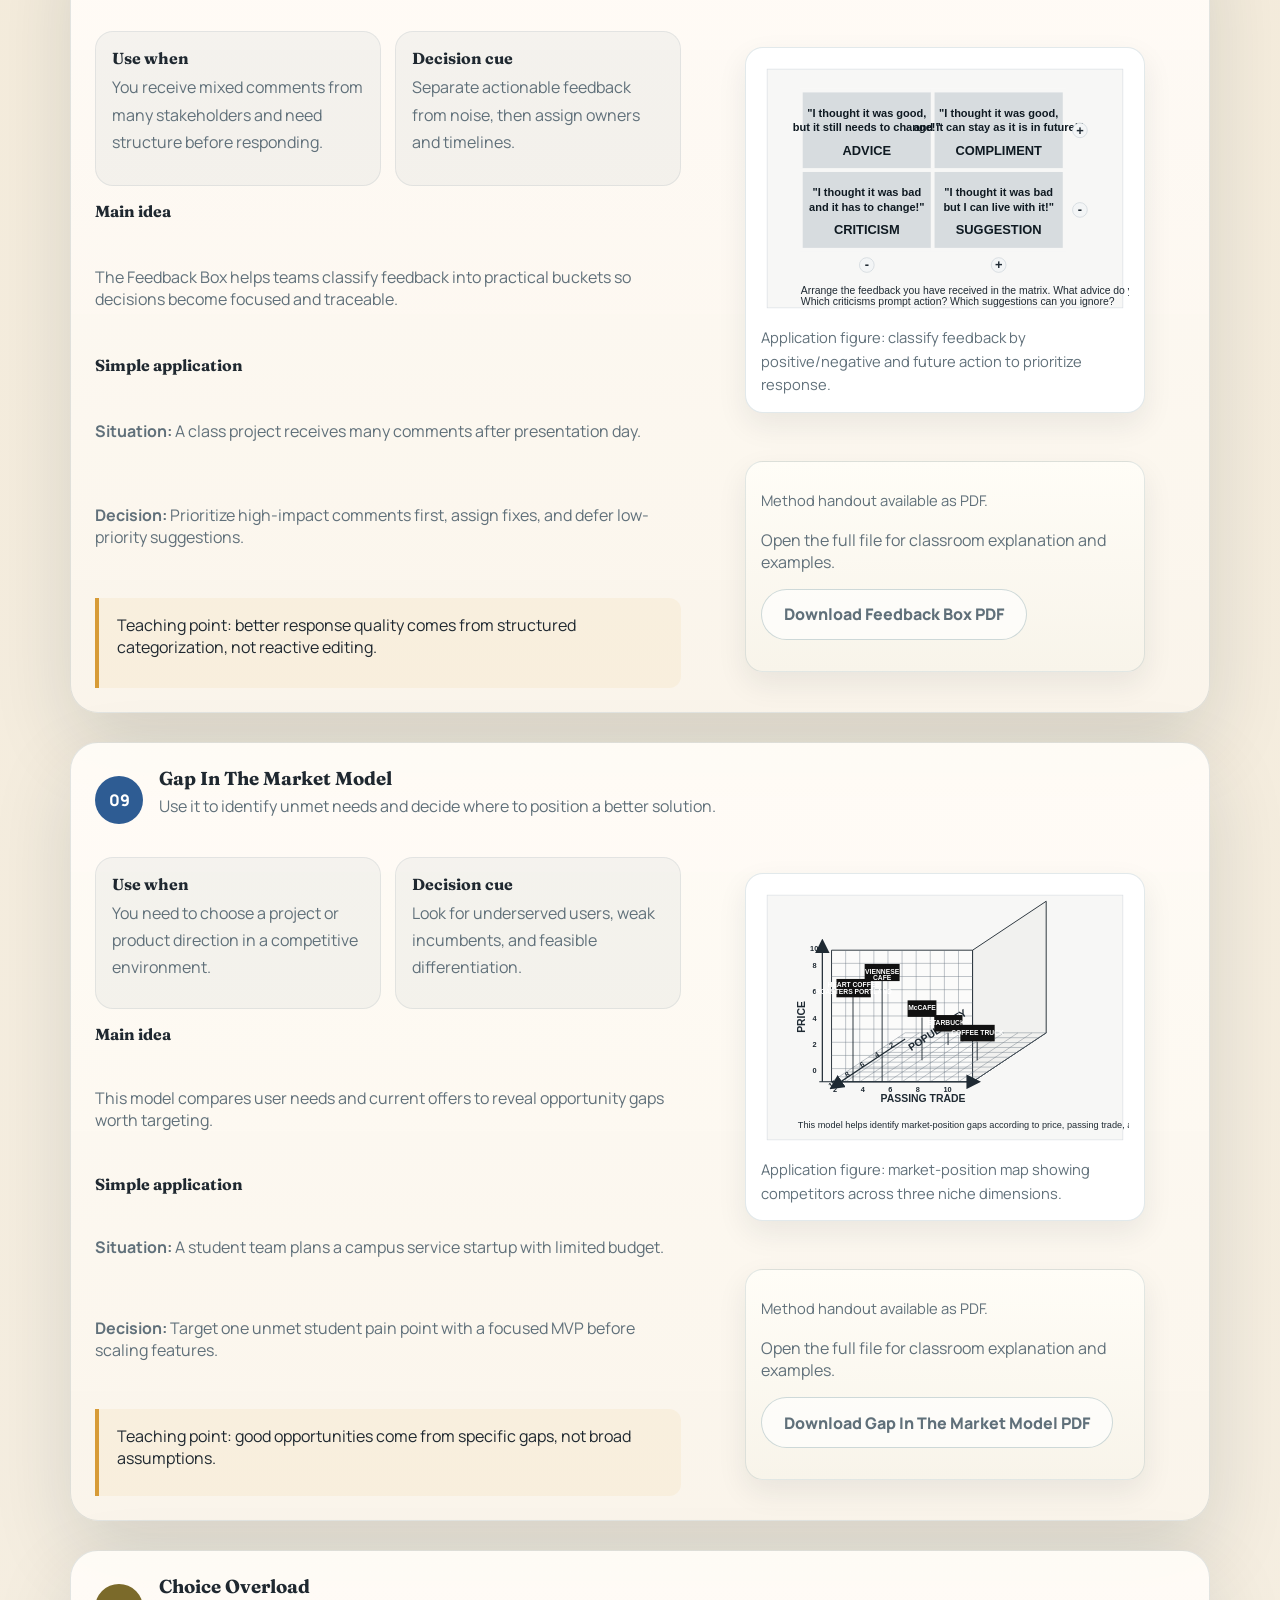
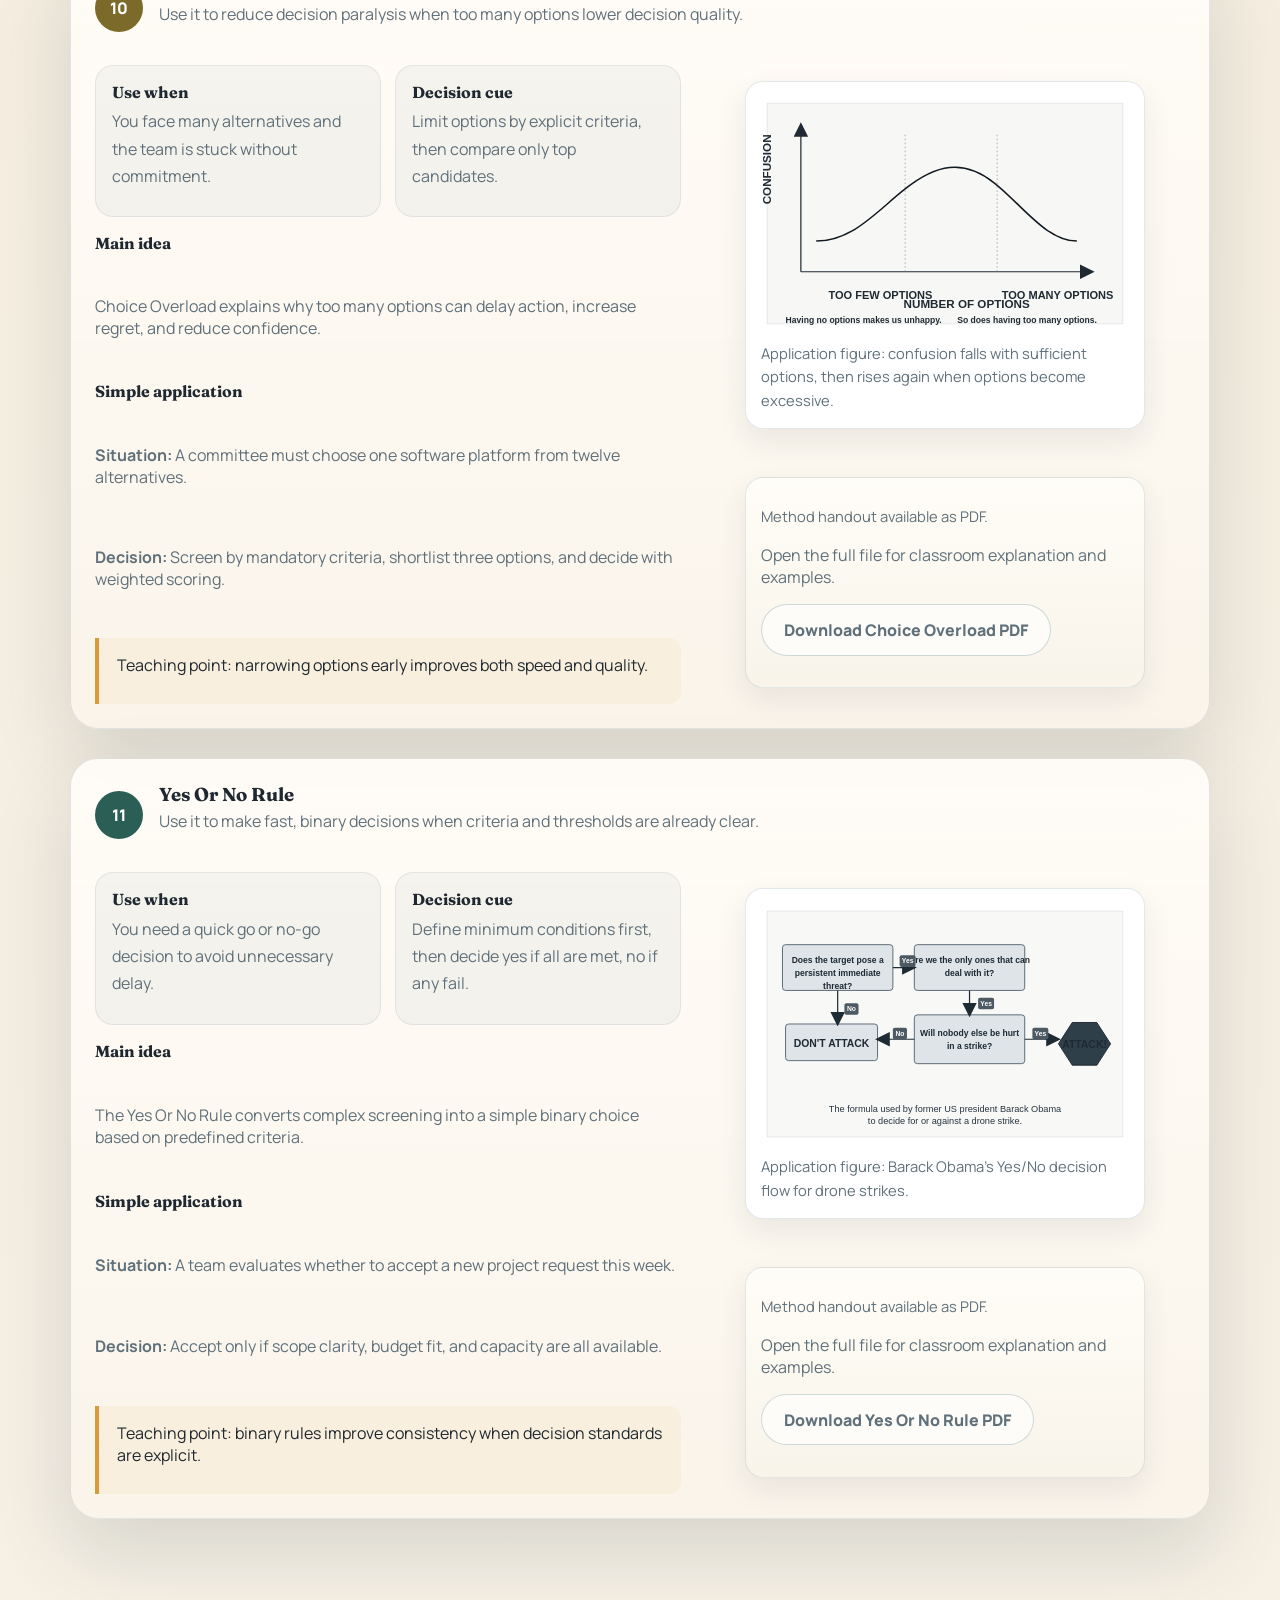
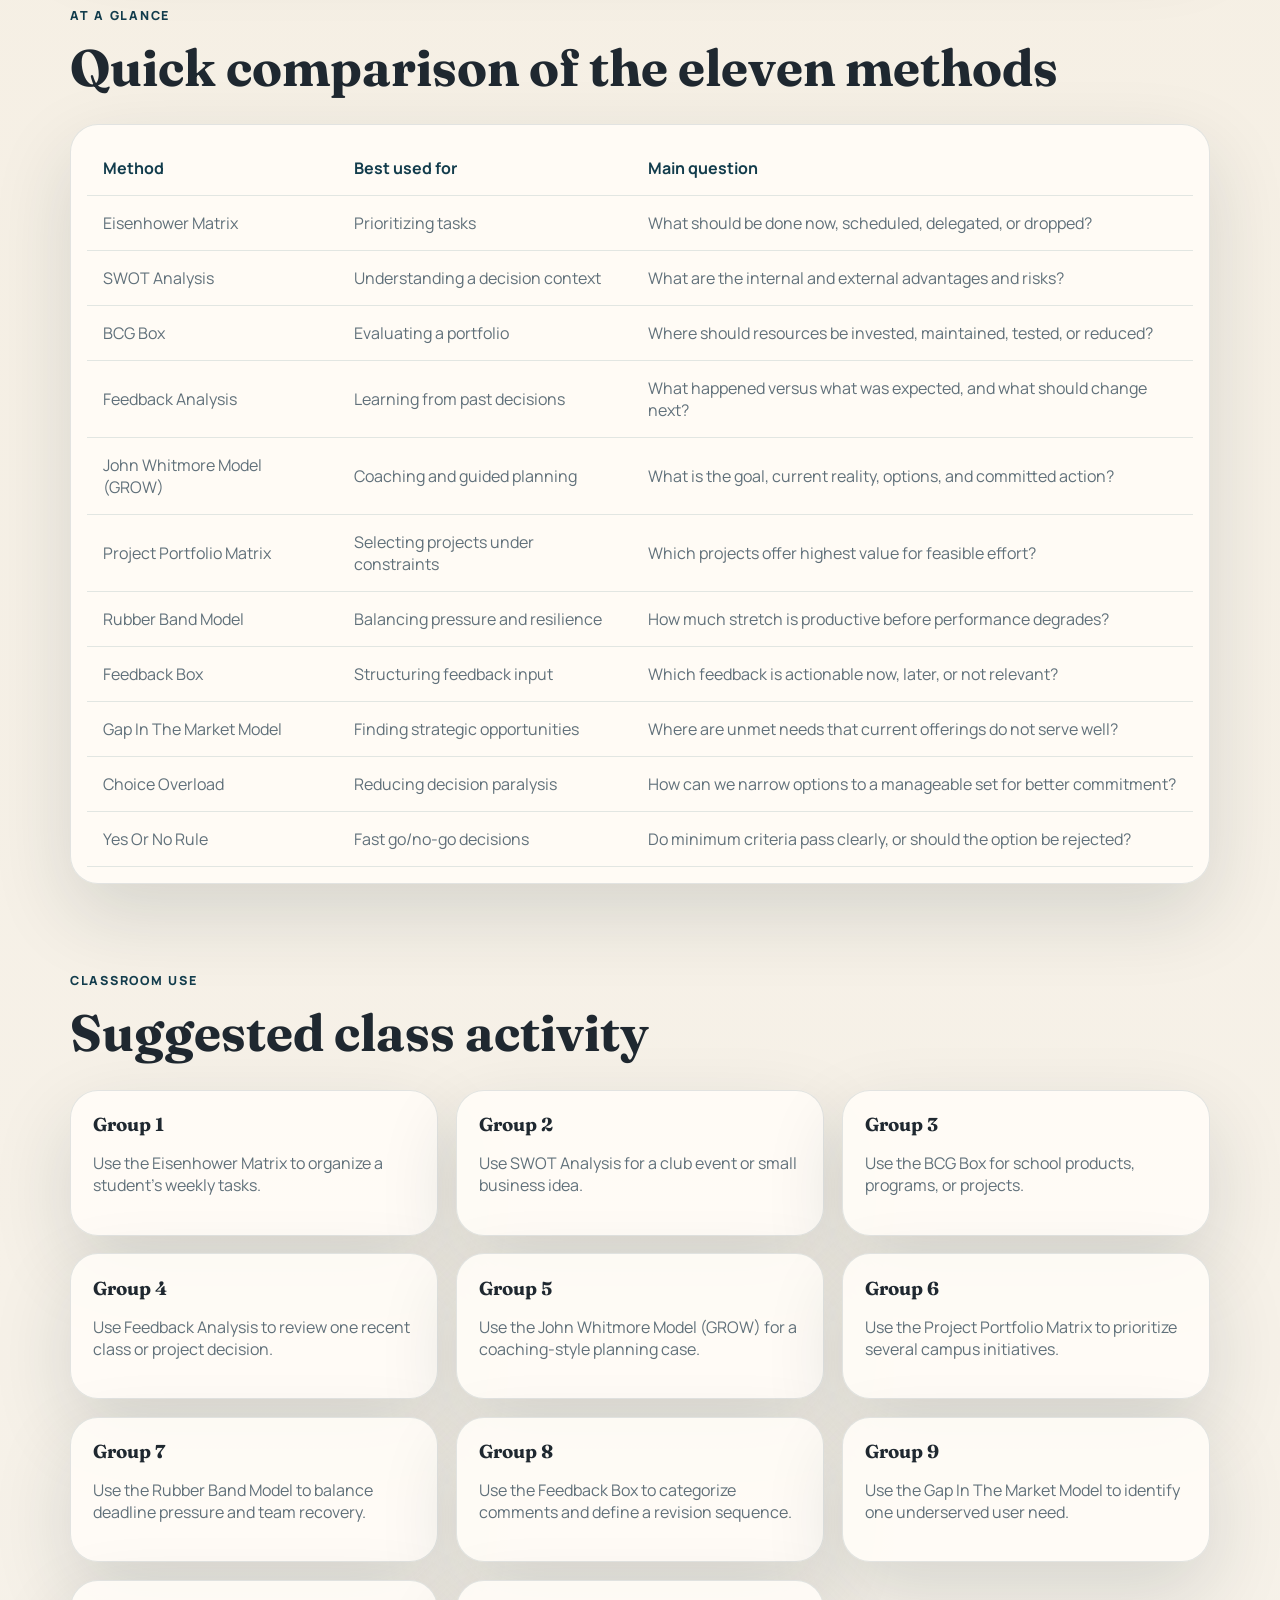
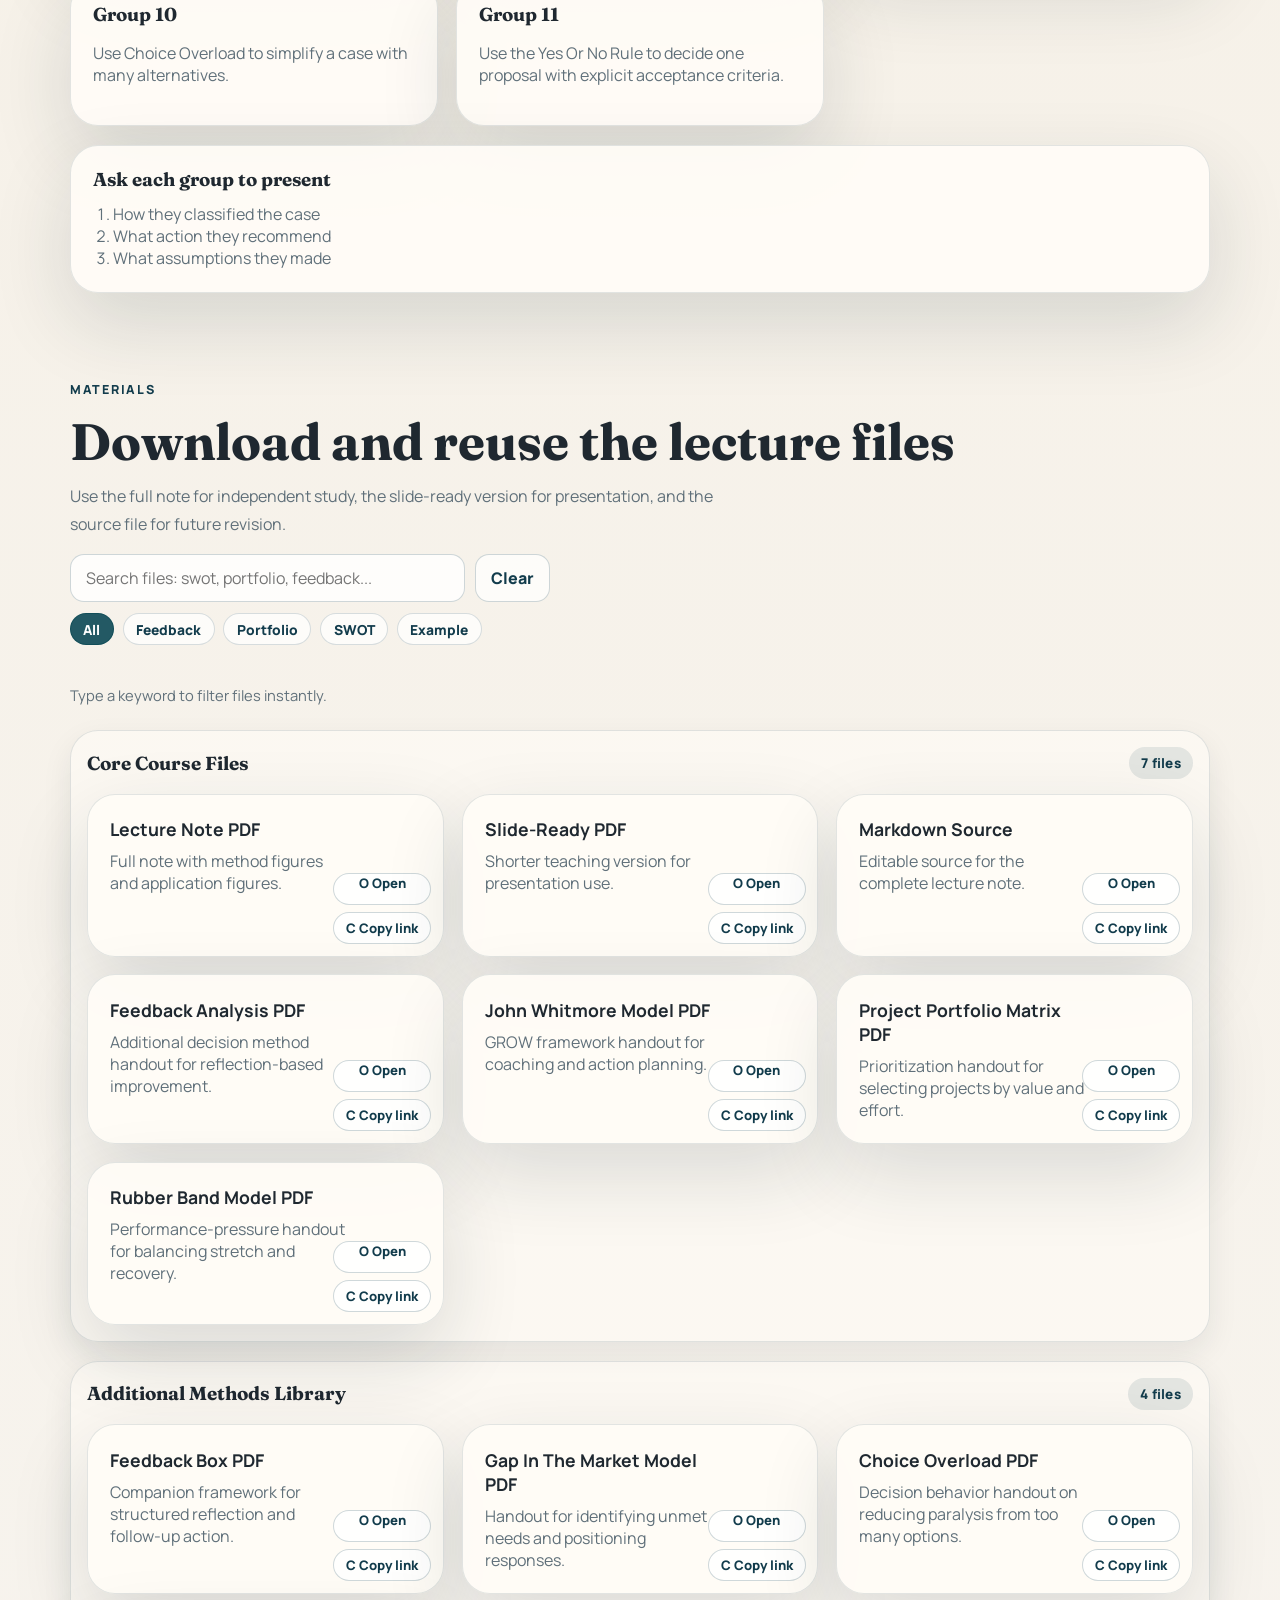
==== commit b08e4d10: "Add Feedback Analysis overlap figure to Method 04" ====
--- a/index.html
+++ b/index.html
@@ -343,6 +343,10 @@
             <blockquote>Teaching point: better decisions come from tested assumptions, not memory alone.</blockquote>
           </div>
           <div class="method-card__visuals">
+            <figure class="figure-card">
+              <img src="application-figures/feedback-analysis-expectation-result-overlap.svg" alt="Feedback Analysis figure comparing expectation and result overlap.">
+              <figcaption>Application figure: the larger overlap between expectation and result, the better your evaluation quality.</figcaption>
+            </figure>
             <figure class="figure-card figure-card--application">
               <figcaption>Method handout available as PDF.</figcaption>
               <p>Open the full file for classroom explanation and examples.</p>
